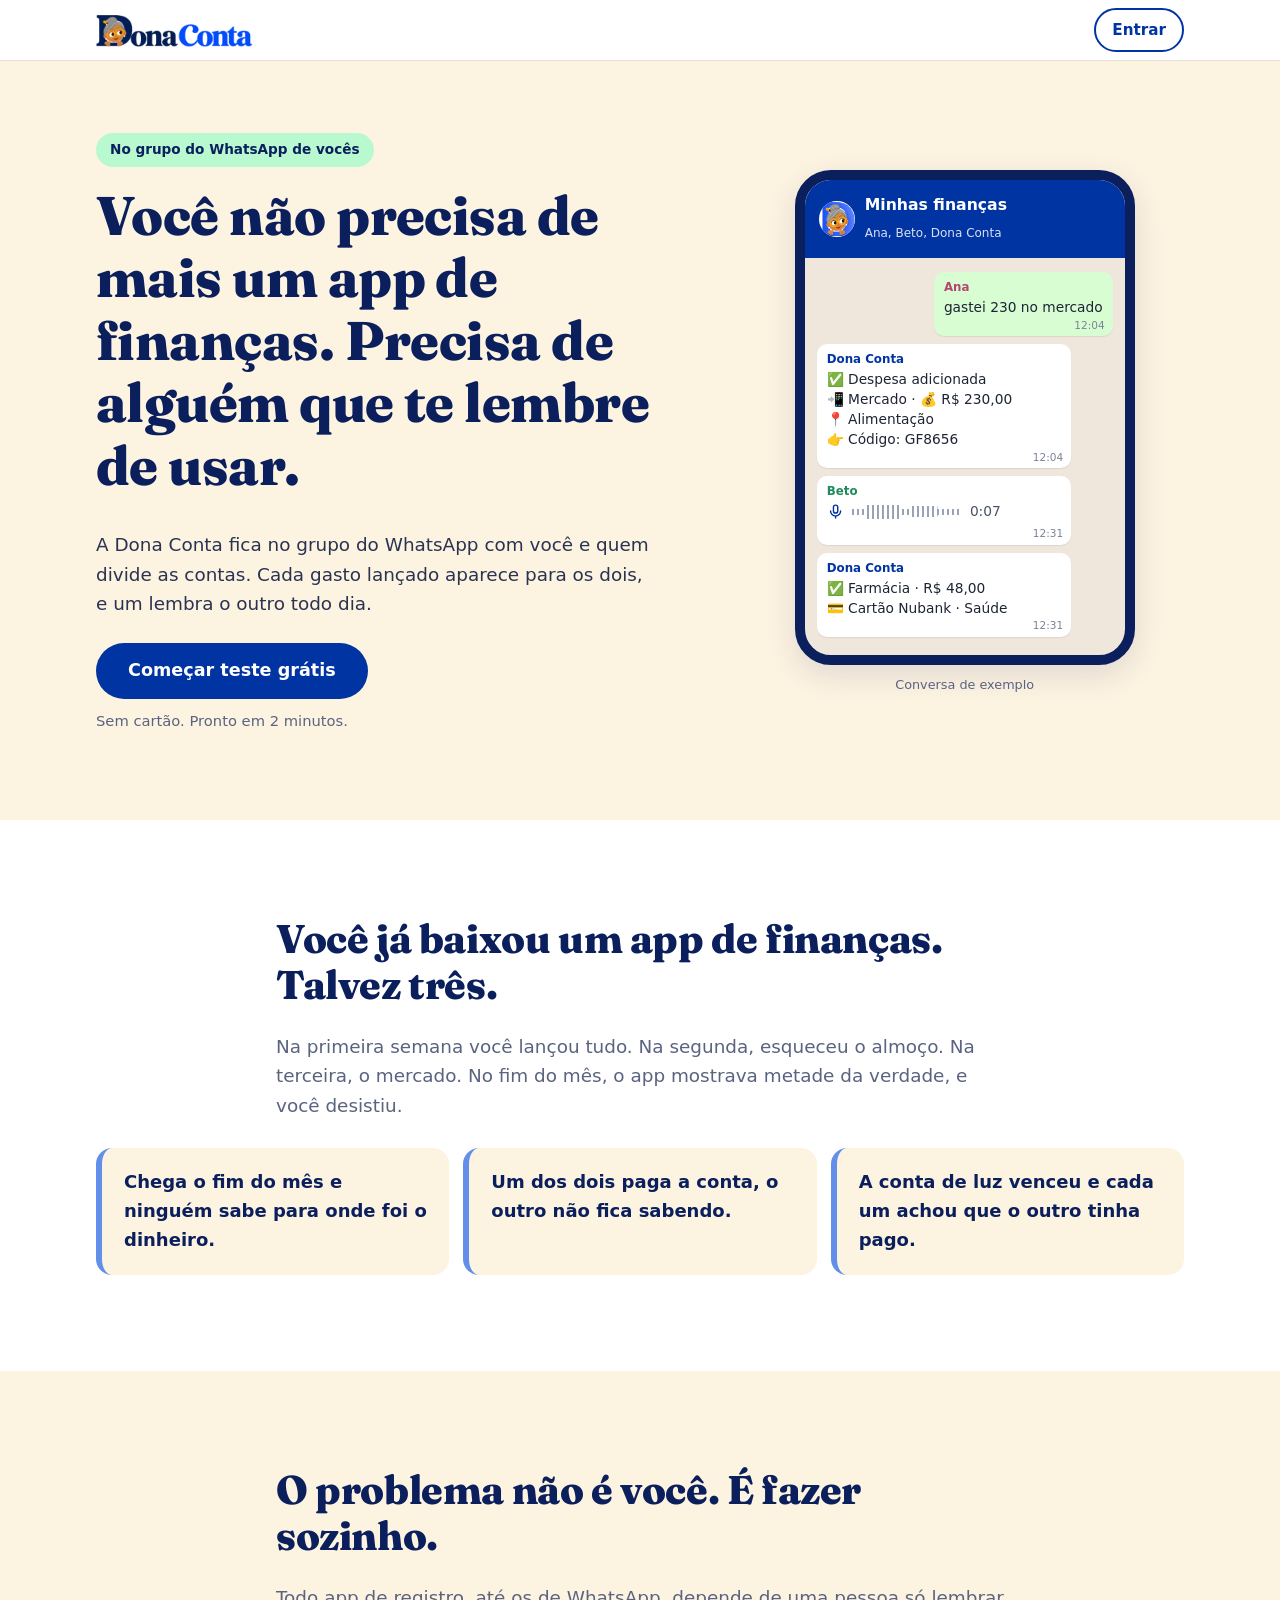
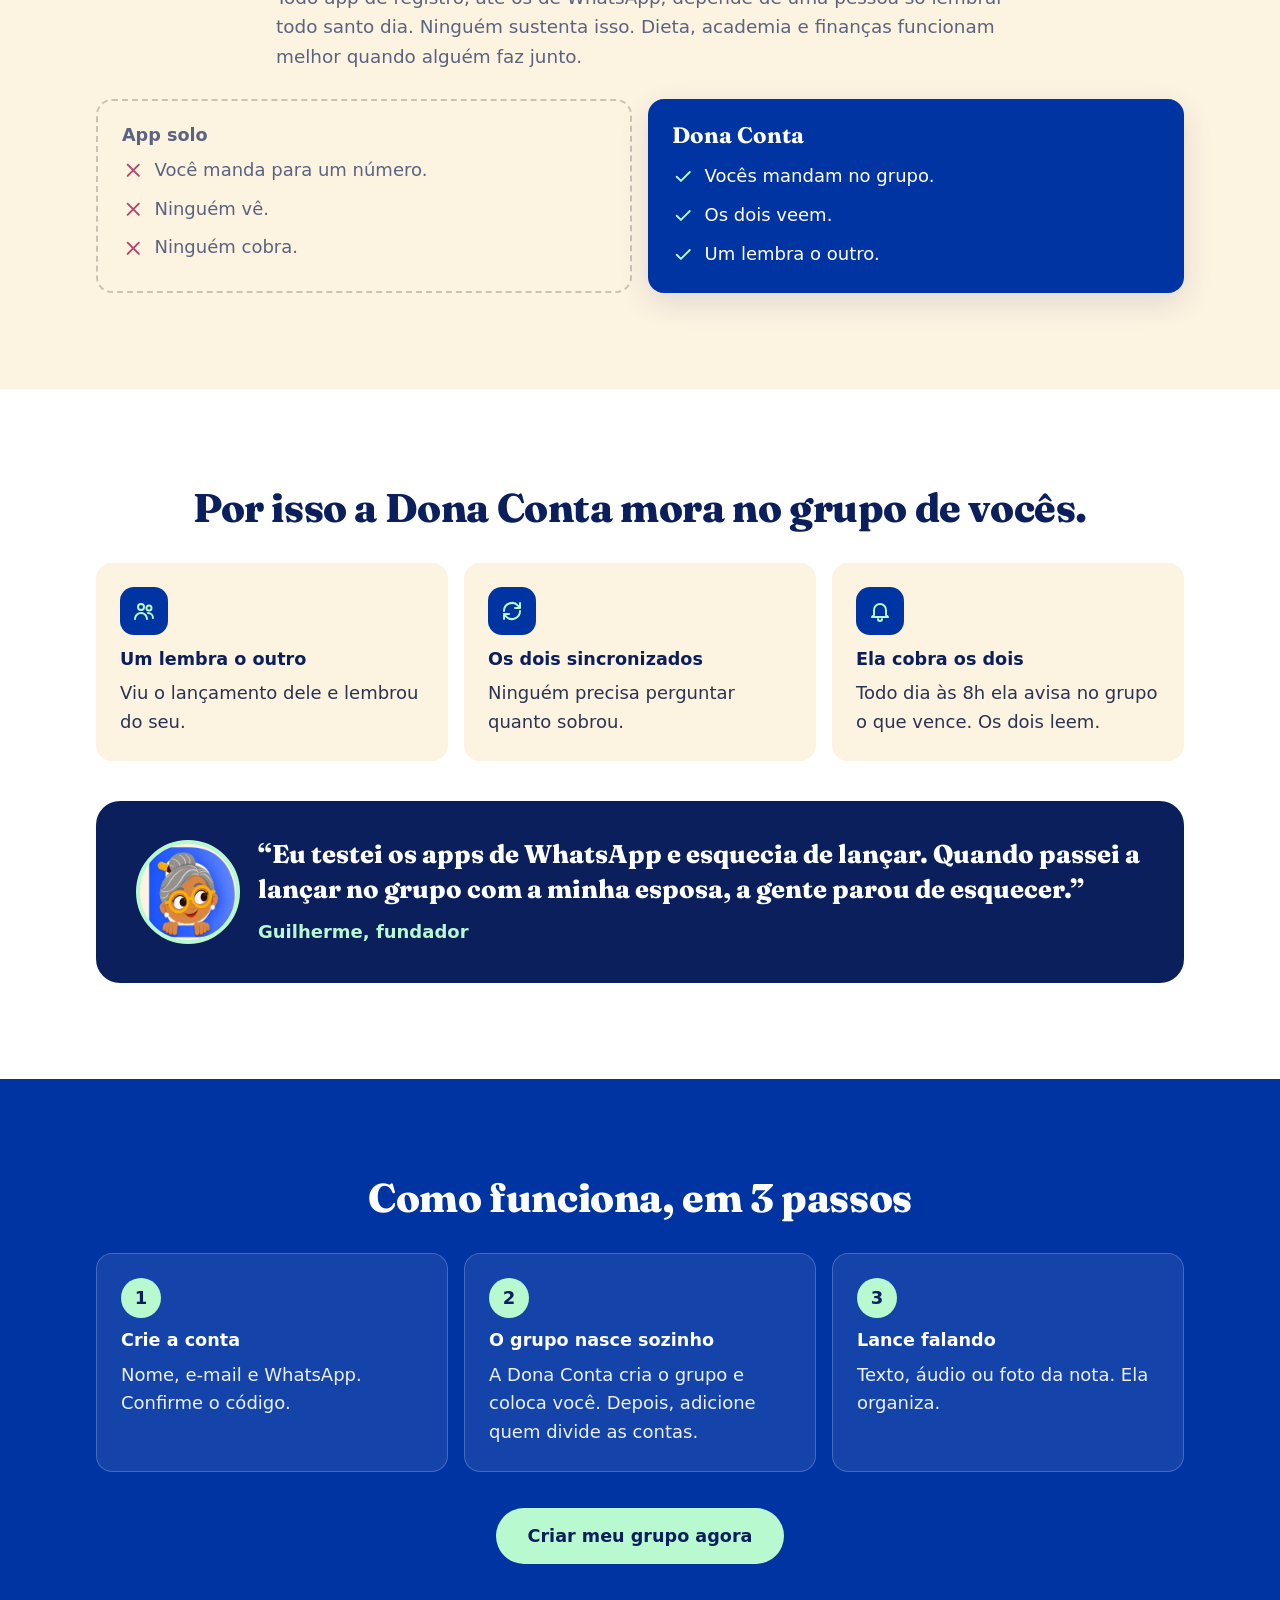
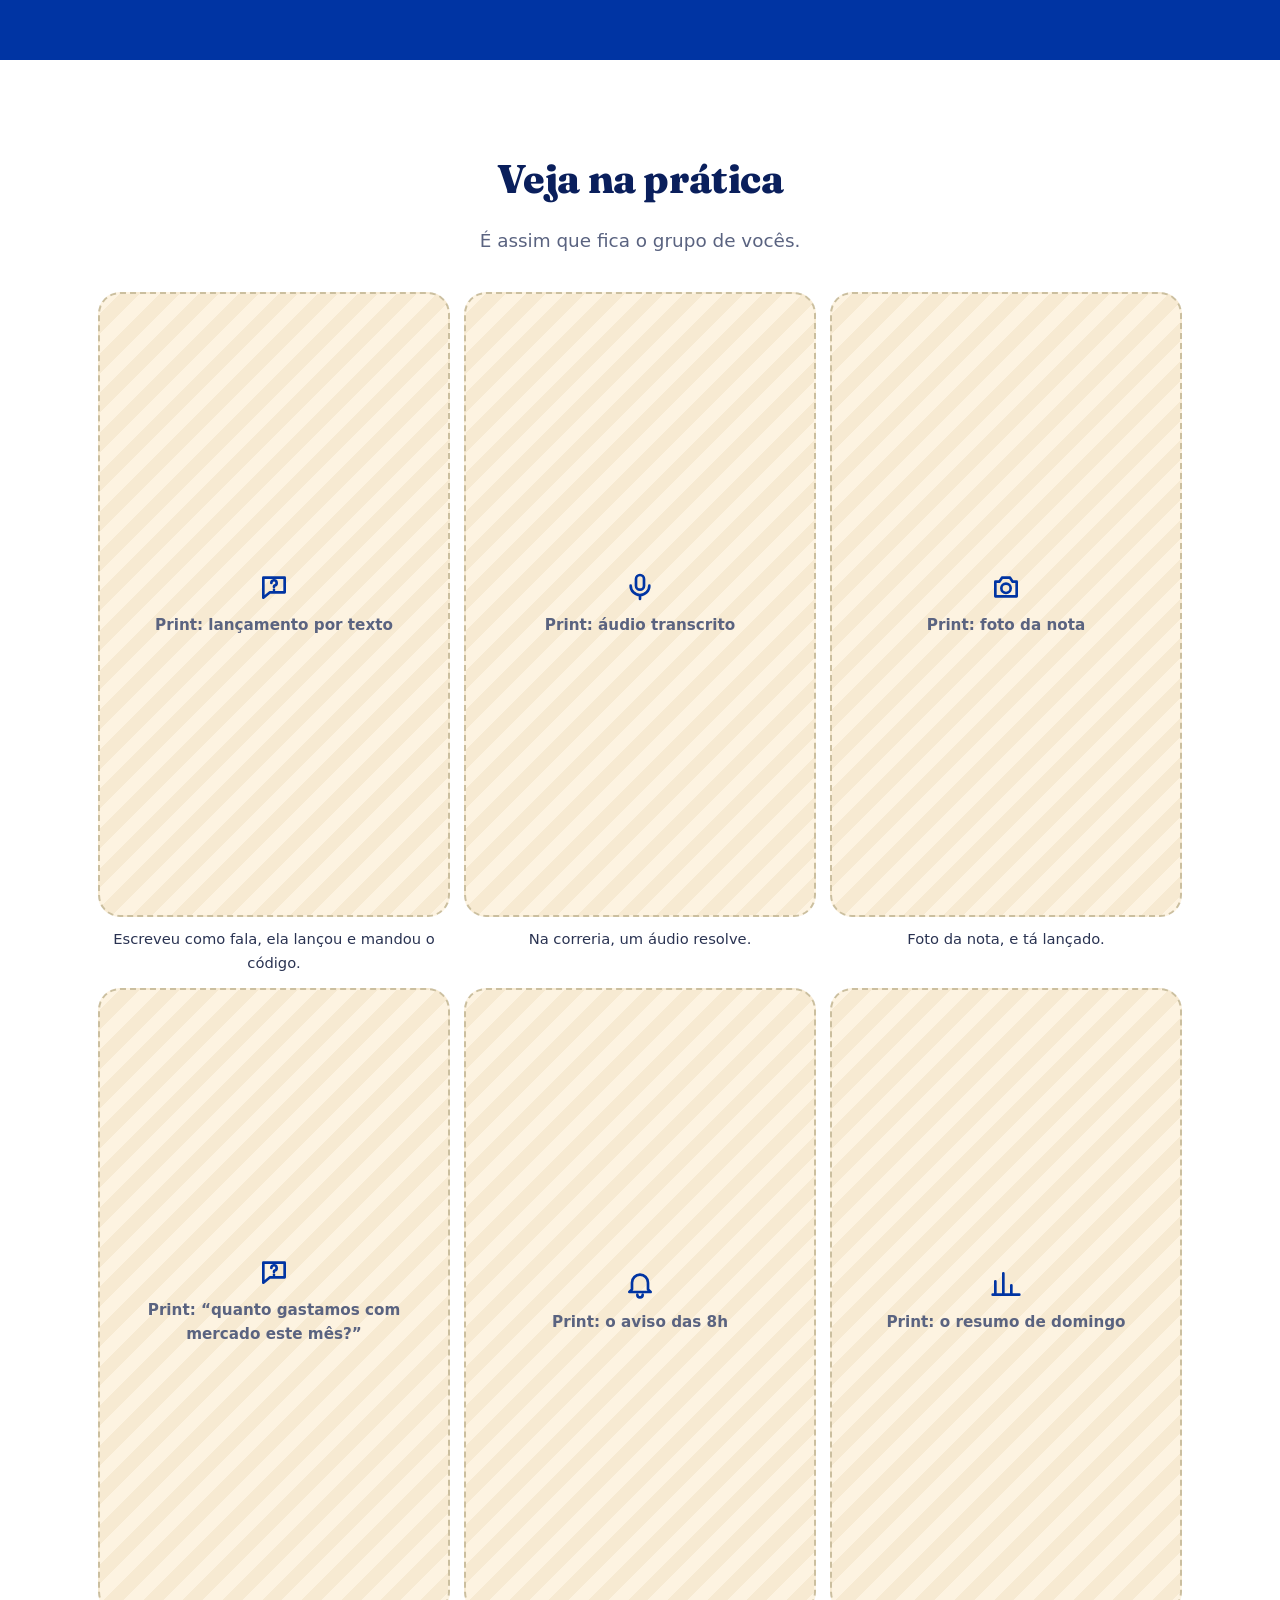
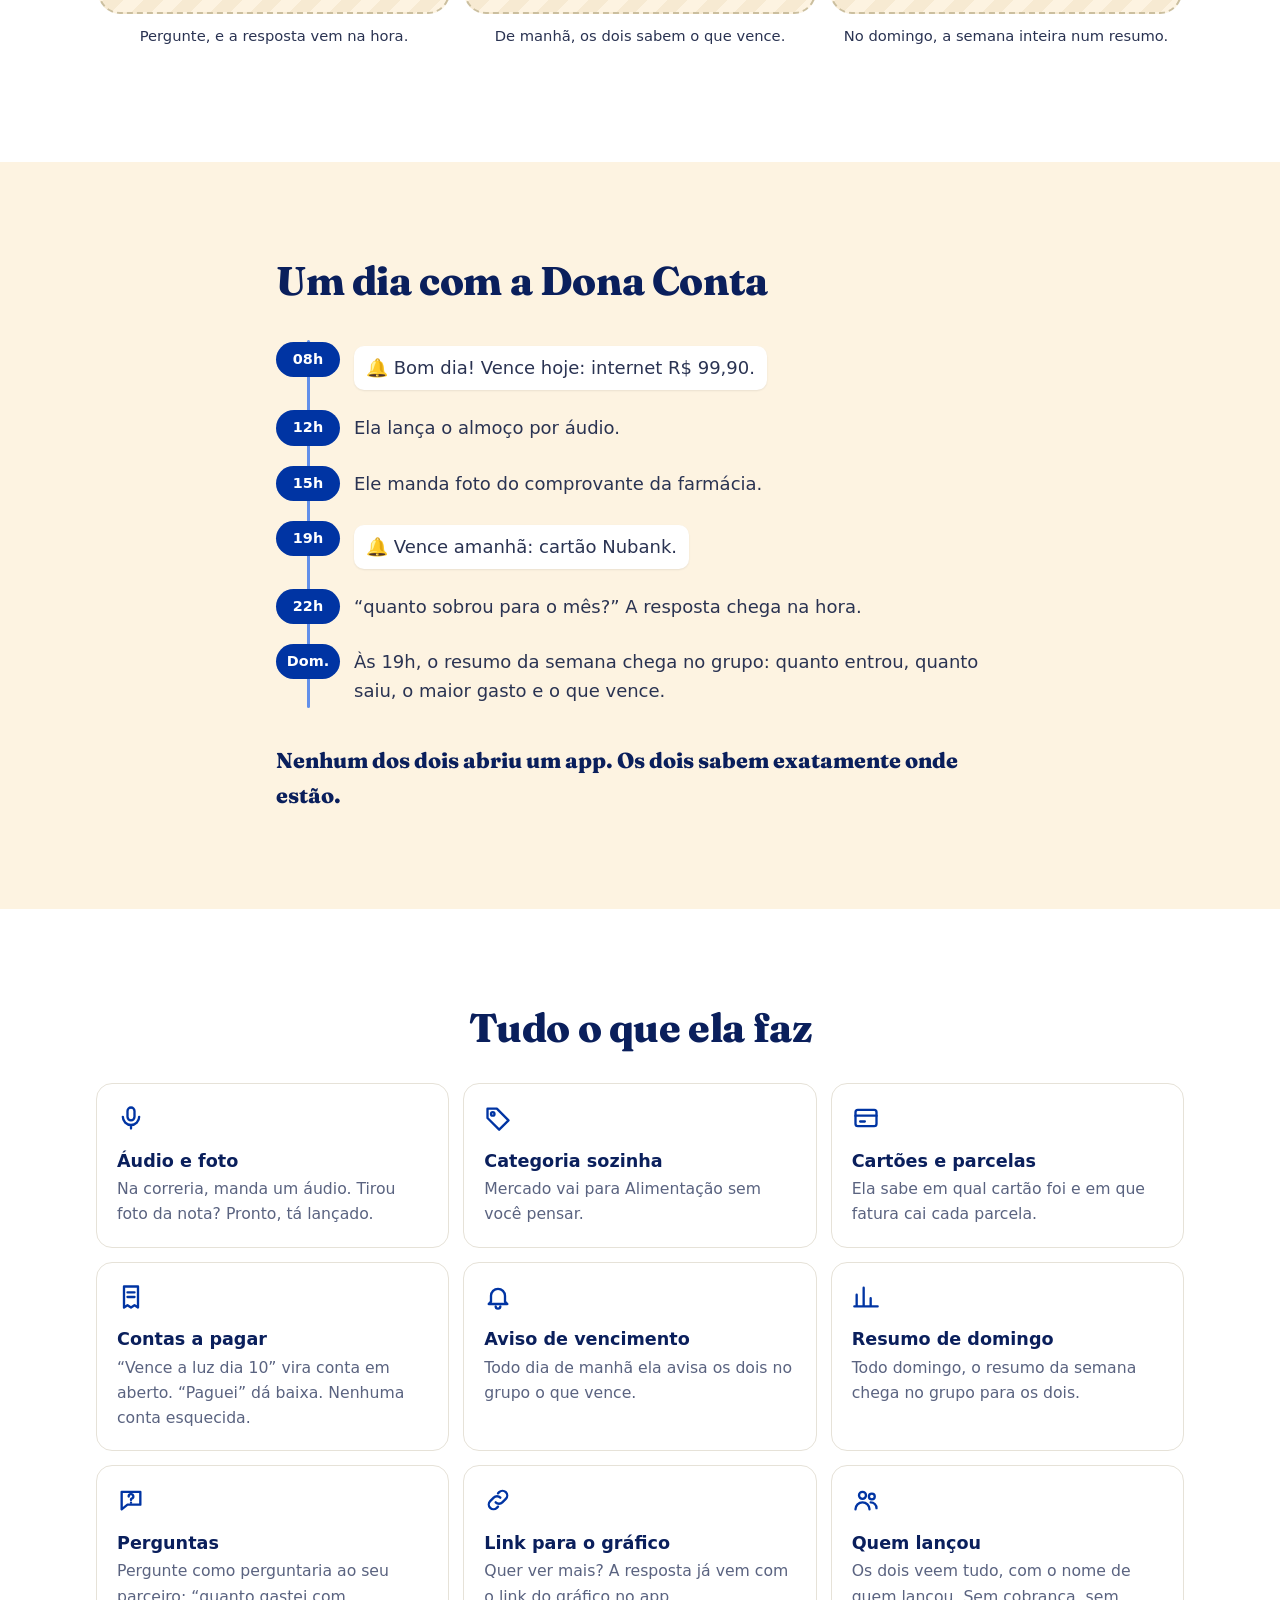
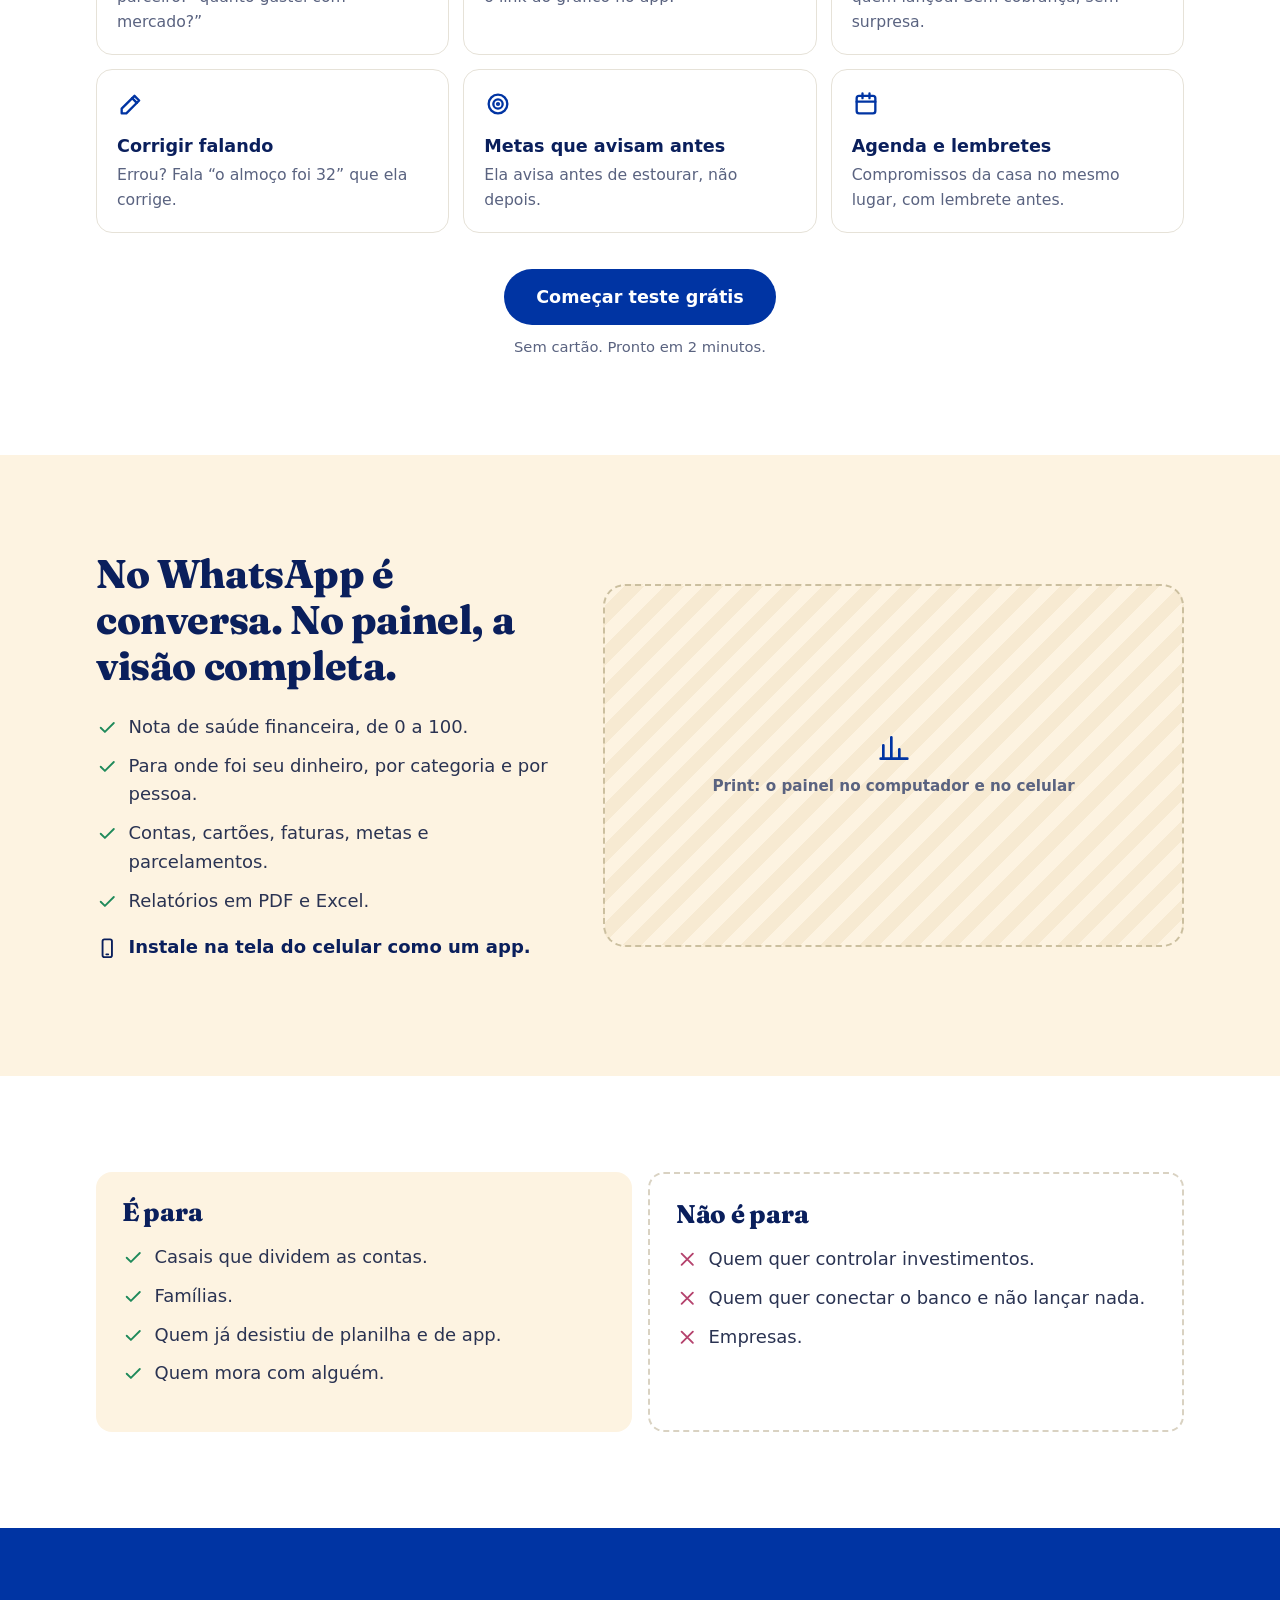
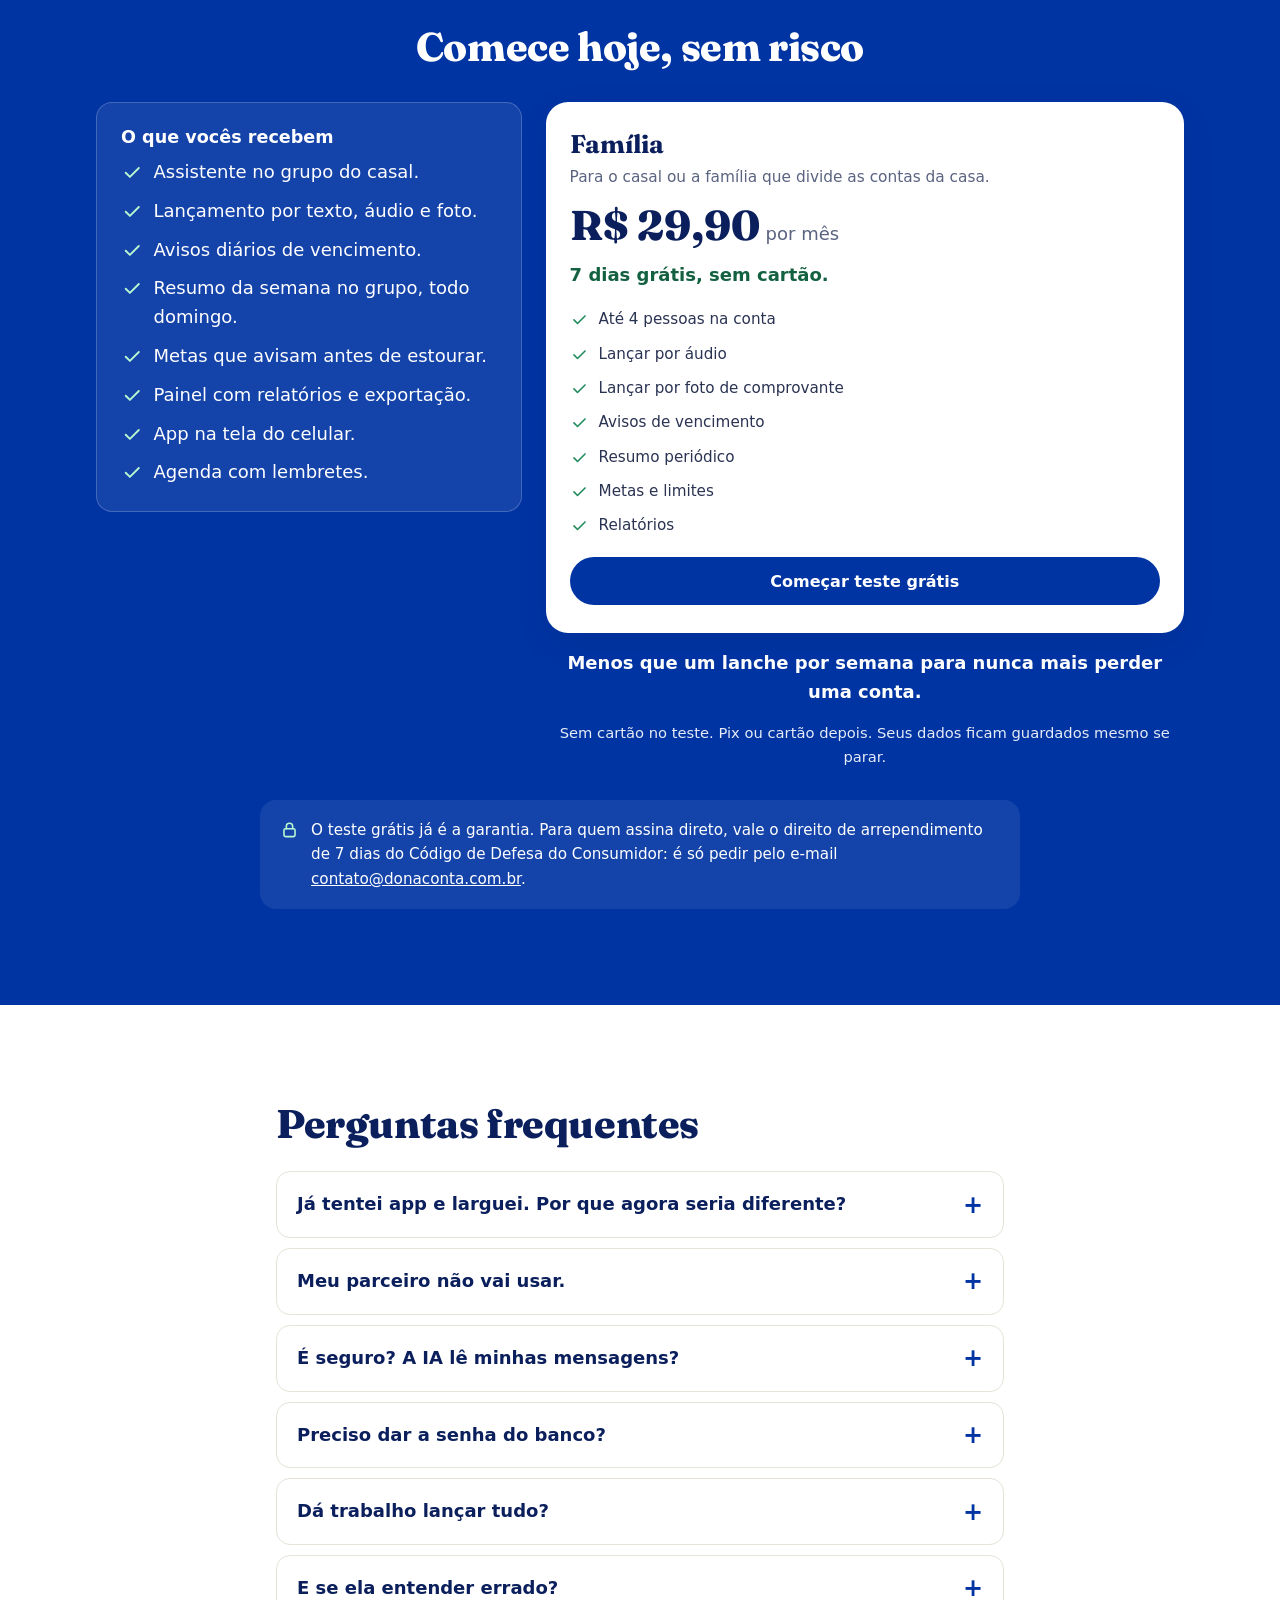
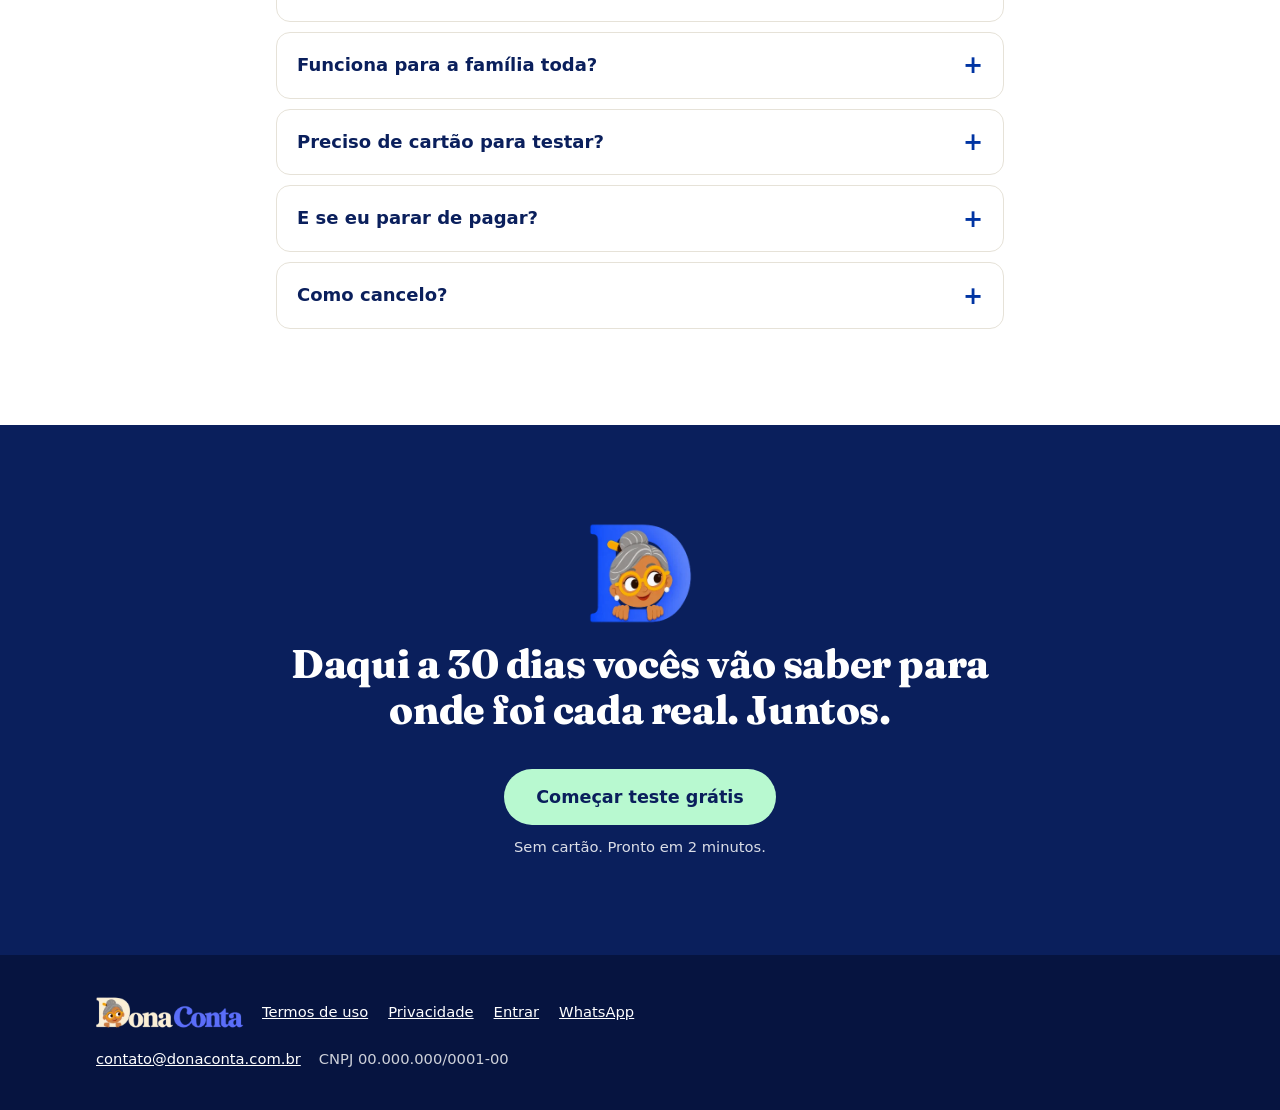
==== index.html @ 7ff15437 "feat: página de vendas estática do Dona Conta 14 seções do PRD em HTML, CSS e JS puros, com config.j" ====
<!doctype html>
<html lang="pt-BR">
<head>
  <meta charset="utf-8">
  <meta name="viewport" content="width=device-width, initial-scale=1">

  <!-- EDITÁVEL: título e descrição que aparecem no Google e no WhatsApp -->
  <title>Dona Conta: as contas da casa no grupo do WhatsApp do casal</title>
  <meta name="description" content="A Dona Conta fica no grupo do WhatsApp com você e quem divide as contas. Lance gastos por texto, áudio ou foto. Um lembra o outro, e os dois ficam sabendo de tudo.">
  <meta name="theme-color" content="#0034a3">

  <!-- EDITÁVEL: Open Graph (prévia do link no WhatsApp, Facebook e Instagram).
       og:url e og:image precisam do endereço completo da página publicada. -->
  <meta property="og:type" content="website">
  <meta property="og:locale" content="pt_BR">
  <meta property="og:site_name" content="Dona Conta">
  <meta property="og:title" content="Dona Conta: as contas da casa no grupo do WhatsApp do casal">
  <meta property="og:description" content="Vocês lançam os gastos no grupo, os dois veem tudo e um lembra o outro. Teste grátis, sem cartão.">
  <meta property="og:url" content="https://donaconta.com.br/">
  <meta property="og:image" content="https://donaconta.com.br/assets/og-image.jpg">
  <meta property="og:image:width" content="1200">
  <meta property="og:image:height" content="630">
  <meta property="og:image:alt" content="Dona Conta: o controle das contas no grupo do WhatsApp do casal">
  <meta name="twitter:card" content="summary_large_image">
  <link rel="canonical" href="https://donaconta.com.br/">
  <!-- FIM EDITÁVEL -->

  <link rel="icon" href="assets/favicon.png" type="image/png">
  <link rel="apple-touch-icon" href="assets/apple-touch-icon.png">

  <link rel="preconnect" href="https://fonts.googleapis.com">
  <link rel="preconnect" href="https://fonts.gstatic.com" crossorigin>
  <link rel="stylesheet" href="https://fonts.googleapis.com/css2?family=Fraunces:opsz,wght@72,800&display=swap">
  <link rel="stylesheet" href="css/estilo.css">

  <script src="config.js"></script>
  <script src="js/pagina.js" defer></script>
</head>
<body>
  <!-- Ícones usados na página (desenho de linha, herdam a cor do texto) -->
  <svg width="0" height="0" style="position:absolute" aria-hidden="true">
    <defs>
      <symbol id="i-mic" viewBox="0 0 24 24"><rect x="9" y="3" width="6" height="11" rx="3"/><path d="M5 11a7 7 0 0 0 14 0M12 18v3"/></symbol>
      <symbol id="i-foto" viewBox="0 0 24 24"><path d="M4 8h3l2-3h6l2 3h3v11H4z"/><circle cx="12" cy="13" r="3.5"/></symbol>
      <symbol id="i-etiqueta" viewBox="0 0 24 24"><path d="M3 12V4h8l10 10-8 8z"/><circle cx="7.5" cy="8.5" r="1.5"/></symbol>
      <symbol id="i-cartao" viewBox="0 0 24 24"><rect x="3" y="5" width="18" height="14" rx="2"/><path d="M3 10h18M7 15h4"/></symbol>
      <symbol id="i-conta" viewBox="0 0 24 24"><path d="M6 3h12v18l-3-2-3 2-3-2-3 2z"/><path d="M9 8h6M9 12h6"/></symbol>
      <symbol id="i-pergunta" viewBox="0 0 24 24"><path d="M4 5h16v11H9l-5 4z"/><path d="M10 9a2 2 0 1 1 2.5 1.9c-.3.1-.5.4-.5.7V12M12 14.2v.1"/></symbol>
      <symbol id="i-pessoas" viewBox="0 0 24 24"><circle cx="9" cy="8" r="3"/><path d="M3 20a6 6 0 0 1 12 0"/><circle cx="17" cy="9" r="2.5"/><path d="M16 14a5 5 0 0 1 5 5"/></symbol>
      <symbol id="i-editar" viewBox="0 0 24 24"><path d="M4 20h4L19 9l-4-4L4 16z"/><path d="M13 7l4 4"/></symbol>
      <symbol id="i-meta" viewBox="0 0 24 24"><circle cx="12" cy="12" r="8"/><circle cx="12" cy="12" r="4"/><circle cx="12" cy="12" r=".8"/></symbol>
      <symbol id="i-agenda" viewBox="0 0 24 24"><rect x="4" y="5" width="16" height="15" rx="2"/><path d="M4 10h16M9 3v4M15 3v4"/></symbol>
      <symbol id="i-sino" viewBox="0 0 24 24"><path d="M6 16V11a6 6 0 0 1 12 0v5l2 2H4z"/><path d="M10 20a2 2 0 0 0 4 0"/></symbol>
      <symbol id="i-resumo" viewBox="0 0 24 24"><path d="M4 20V10M10 20V4M16 20v-7M22 20H2"/></symbol>
      <symbol id="i-link" viewBox="0 0 24 24"><path d="M10 14a4 4 0 0 0 5.7 0l3-3a4 4 0 0 0-5.7-5.7L12 6.3"/><path d="M14 10a4 4 0 0 0-5.7 0l-3 3a4 4 0 0 0 5.7 5.7l1-1"/></symbol>
      <symbol id="i-sincronia" viewBox="0 0 24 24"><path d="M4 12a8 8 0 0 1 14-5.3L20 9M20 4v5h-5"/><path d="M20 12a8 8 0 0 1-14 5.3L4 15M4 20v-5h5"/></symbol>
      <symbol id="i-check" viewBox="0 0 24 24"><path d="M5 12.5l4.5 4.5L19 7.5"/></symbol>
      <symbol id="i-x" viewBox="0 0 24 24"><path d="M6 6l12 12M18 6L6 18"/></symbol>
      <symbol id="i-cadeado" viewBox="0 0 24 24"><rect x="5" y="11" width="14" height="10" rx="2"/><path d="M8 11V8a4 4 0 0 1 8 0v3"/></symbol>
      <symbol id="i-celular" viewBox="0 0 24 24"><rect x="7" y="2.5" width="10" height="19" rx="2"/><path d="M11 18.5h2"/></symbol>
    </defs>
  </svg>

  <a class="pular" href="#conteudo">Pular para o conteúdo</a>

  <header class="topo">
    <div class="caixa topo__linha">
      <a class="topo__marca" href="#" aria-label="Dona Conta, início">
        <img class="logo" src="assets/logo.webp" width="418" height="96" alt="Dona Conta" data-logo="claro">
      </a>
      <a class="topo__entrar" href="https://app.donaconta.com.br/login" data-app="/login">Entrar</a>
    </div>
  </header>

  <main id="conteudo">

    <!-- ============ 1. TOPO (HERO) ============ -->
    <section class="hero" id="topo">
      <div class="caixa hero__grade">
        <div class="hero__texto">
          <!-- EDITÁVEL: headline e subtítulo -->
          <p class="selo">No grupo do WhatsApp de vocês</p>
          <h1>Você não precisa de mais um app de finanças. Precisa de alguém que te lembre de usar.</h1>
          <p class="hero__sub">A <span data-assistente>Dona Conta</span> fica no grupo do WhatsApp com você e quem divide as contas. Cada gasto lançado aparece para os dois, e um lembra o outro todo dia.</p>
          <!-- FIM EDITÁVEL -->
          <div class="cta">
            <a class="btn btn--primario btn--grande" href="https://app.donaconta.com.br/assinar/familia" data-assinar data-cta-texto>Começar teste grátis</a>
            <p class="cta__nota" data-cta-nota>Sem cartão. Pronto em 2 minutos.</p>
          </div>
        </div>

        <!-- Conversa de exemplo (ilustração; não é print real) -->
        <figure class="celular" aria-label="Exemplo de conversa no grupo Minhas finanças">
          <div class="celular__tela">
            <div class="zap__topo">
              <img src="assets/mascote.webp" width="36" height="36" alt="" class="zap__avatar">
              <div>
                <strong>Minhas finanças</strong>
                <span>Ana, Beto, <span data-assistente>Dona Conta</span></span>
              </div>
            </div>
            <div class="zap__conversa">
              <p class="bolha bolha--eu"><b class="bolha__nome">Ana</b>gastei 230 no mercado<time>12:04</time></p>
              <p class="bolha bolha--ela"><b class="bolha__nome bolha__nome--ela" data-assistente>Dona Conta</b>✅ Despesa adicionada<br>📲 Mercado · 💰 R$ 230,00<br>📍 Alimentação<br>👉 Código: GF8656<time>12:04</time></p>
              <p class="bolha bolha--outro"><b class="bolha__nome bolha__nome--outro">Beto</b><span class="audio" aria-label="Mensagem de áudio de 7 segundos"><svg class="i" aria-hidden="true"><use href="#i-mic"/></svg><span class="audio__onda"></span>0:07</span><time>12:31</time></p>
              <p class="bolha bolha--ela"><b class="bolha__nome bolha__nome--ela" data-assistente>Dona Conta</b>✅ Farmácia · R$ 48,00<br>💳 Cartão Nubank · Saúde<time>12:31</time></p>
            </div>
          </div>
          <figcaption>Conversa de exemplo</figcaption>
        </figure>
      </div>
    </section>

    <!-- ============ 2. A DOR ============ -->
    <section class="secao" id="dor">
      <div class="caixa caixa--estreita">
        <!-- EDITÁVEL -->
        <h2>Você já baixou um app de finanças. Talvez três.</h2>
        <p class="lead">Na primeira semana você lançou tudo. Na segunda, esqueceu o almoço. Na terceira, o mercado. No fim do mês, o app mostrava metade da verdade, e você desistiu.</p>
        <!-- FIM EDITÁVEL -->
      </div>
      <div class="caixa">
        <ul class="sintomas">
          <li>Chega o fim do mês e ninguém sabe para onde foi o dinheiro.</li>
          <li>Um dos dois paga a conta, o outro não fica sabendo.</li>
          <li>A conta de luz venceu e cada um achou que o outro tinha pago.</li>
        </ul>
      </div>
    </section>

    <!-- ============ 3. POR QUE OS APPS FALHAM ============ -->
    <section class="secao secao--creme" id="por-que">
      <div class="caixa caixa--estreita">
        <!-- EDITÁVEL -->
        <h2>O problema não é você. É fazer sozinho.</h2>
        <p class="lead">Todo app de registro, até os de WhatsApp, depende de uma pessoa só lembrar todo santo dia. Ninguém sustenta isso. Dieta, academia e finanças funcionam melhor quando alguém faz junto.</p>
        <!-- FIM EDITÁVEL -->
      </div>
      <div class="caixa">
        <div class="comparacao">
          <div class="comparacao__lado comparacao__lado--solo">
            <h3>App solo</h3>
            <ul>
              <li><svg class="i" aria-hidden="true"><use href="#i-x"/></svg>Você manda para um número.</li>
              <li><svg class="i" aria-hidden="true"><use href="#i-x"/></svg>Ninguém vê.</li>
              <li><svg class="i" aria-hidden="true"><use href="#i-x"/></svg>Ninguém cobra.</li>
            </ul>
          </div>
          <div class="comparacao__lado comparacao__lado--grupo">
            <h3 data-marca>Dona Conta</h3>
            <ul>
              <li><svg class="i" aria-hidden="true"><use href="#i-check"/></svg>Vocês mandam no grupo.</li>
              <li><svg class="i" aria-hidden="true"><use href="#i-check"/></svg>Os dois veem.</li>
              <li><svg class="i" aria-hidden="true"><use href="#i-check"/></svg>Um lembra o outro.</li>
            </ul>
          </div>
        </div>
      </div>
    </section>

    <!-- ============ 4. A VIRADA: O GRUPO ============ -->
    <section class="secao" id="virada">
      <div class="caixa">
        <h2 class="centro">Por isso a <span data-assistente>Dona Conta</span> mora no grupo de vocês.</h2>
        <div class="pilares">
          <div class="pilar">
            <span class="pilar__icone"><svg class="i" aria-hidden="true"><use href="#i-pessoas"/></svg></span>
            <h3>Um lembra o outro</h3>
            <p>Viu o lançamento dele e lembrou do seu.</p>
          </div>
          <div class="pilar">
            <span class="pilar__icone"><svg class="i" aria-hidden="true"><use href="#i-sincronia"/></svg></span>
            <h3>Os dois sincronizados</h3>
            <p>Ninguém precisa perguntar quanto sobrou.</p>
          </div>
          <div class="pilar">
            <span class="pilar__icone"><svg class="i" aria-hidden="true"><use href="#i-sino"/></svg></span>
            <h3>Ela cobra os dois</h3>
            <p>Todo dia às 8h ela avisa no grupo o que vence. Os dois leem.</p>
          </div>
        </div>

        <!-- EDITÁVEL: história do fundador. Para tirar, use fundador.mostrar: false no config.js -->
        <figure class="fundador" data-fundador>
          <img class="fundador__foto" src="assets/mascote.webp" width="120" height="120" alt="" data-fundador-foto>
          <blockquote>
            <p>“Eu testei os apps de WhatsApp e esquecia de lançar. Quando passei a lançar no grupo com a minha esposa, a gente parou de esquecer.”</p>
            <footer data-fundador-nome>Guilherme, fundador</footer>
          </blockquote>
        </figure>
        <!-- FIM EDITÁVEL -->
      </div>
    </section>

    <!-- ============ 5. COMO FUNCIONA EM 3 PASSOS ============ -->
    <section class="secao secao--azul" id="como-funciona">
      <div class="caixa">
        <h2 class="centro">Como funciona, em 3 passos</h2>
        <ol class="passos">
          <li>
            <span class="passos__num">1</span>
            <h3>Crie a conta</h3>
            <p>Nome, e-mail e WhatsApp. Confirme o código.</p>
          </li>
          <li>
            <span class="passos__num">2</span>
            <h3>O grupo nasce sozinho</h3>
            <p>A <span data-assistente>Dona Conta</span> cria o grupo e coloca você. Depois, adicione quem divide as contas.</p>
          </li>
          <li>
            <span class="passos__num">3</span>
            <h3>Lance falando</h3>
            <p>Texto, áudio ou foto da nota. Ela organiza.</p>
          </li>
        </ol>
        <div class="cta cta--centro">
          <a class="btn btn--destaque btn--grande" href="https://app.donaconta.com.br/assinar/familia" data-assinar>Criar meu grupo agora</a>
        </div>
      </div>
    </section>

    <!-- ============ 6. VEJA NA PRÁTICA ============ -->
    <!-- Prints reais: salve os arquivos em assets/prints/ com estes nomes
         (01-texto.webp, 02-audio.webp, 03-foto.webp, 04-pergunta.webp,
         05-aviso-8h.webp, 06-resumo.webp) e ligue printsProntos no config.js. -->
    <section class="secao" id="na-pratica">
      <div class="caixa">
        <h2 class="centro">Veja na prática</h2>
        <p class="lead centro">É assim que fica o grupo de vocês.</p>
        <div class="prints" tabindex="0" aria-label="Prints do grupo">
          <figure class="print" data-print="01-texto">
            <div class="print__marcador"><svg class="i" aria-hidden="true"><use href="#i-pergunta"/></svg>Print: lançamento por texto</div>
            <figcaption>Escreveu como fala, ela lançou e mandou o código.</figcaption>
          </figure>
          <figure class="print" data-print="02-audio">
            <div class="print__marcador"><svg class="i" aria-hidden="true"><use href="#i-mic"/></svg>Print: áudio transcrito</div>
            <figcaption>Na correria, um áudio resolve.</figcaption>
          </figure>
          <figure class="print" data-print="03-foto">
            <div class="print__marcador"><svg class="i" aria-hidden="true"><use href="#i-foto"/></svg>Print: foto da nota</div>
            <figcaption>Foto da nota, e tá lançado.</figcaption>
          </figure>
          <figure class="print" data-print="04-pergunta">
            <div class="print__marcador"><svg class="i" aria-hidden="true"><use href="#i-pergunta"/></svg>Print: “quanto gastamos com mercado este mês?”</div>
            <figcaption>Pergunte, e a resposta vem na hora.</figcaption>
          </figure>
          <figure class="print" data-print="05-aviso-8h">
            <div class="print__marcador"><svg class="i" aria-hidden="true"><use href="#i-sino"/></svg>Print: o aviso das 8h</div>
            <figcaption>De manhã, os dois sabem o que vence.</figcaption>
          </figure>
          <figure class="print" data-print="06-resumo">
            <div class="print__marcador"><svg class="i" aria-hidden="true"><use href="#i-resumo"/></svg>Print: o resumo de domingo</div>
            <figcaption>No domingo, a semana inteira num resumo.</figcaption>
          </figure>
        </div>
      </div>
    </section>

    <!-- ============ 7. UM DIA COM A ASSISTENTE ============ -->
    <section class="secao secao--creme" id="um-dia">
      <div class="caixa caixa--estreita">
        <h2>Um dia com a <span data-assistente>Dona Conta</span></h2>
        <ol class="linha-tempo">
          <li><time>08h</time><p><span class="msg">🔔 Bom dia! Vence hoje: internet R$ 99,90.</span></p></li>
          <li><time>12h</time><p>Ela lança o almoço por áudio.</p></li>
          <li><time>15h</time><p>Ele manda foto do comprovante da farmácia.</p></li>
          <li><time>19h</time><p><span class="msg">🔔 Vence amanhã: cartão Nubank.</span></p></li>
          <li><time>22h</time><p>“quanto sobrou para o mês?” A resposta chega na hora.</p></li>
          <li><time>Dom.</time><p>Às 19h, o resumo da semana chega no grupo: quanto entrou, quanto saiu, o maior gasto e o que vence.</p></li>
        </ol>
        <p class="fecho">Nenhum dos dois abriu um app. Os dois sabem exatamente onde estão.</p>
      </div>
    </section>

    <!-- ============ 8. TUDO O QUE ELA FAZ ============ -->
    <section class="secao" id="recursos">
      <div class="caixa">
        <h2 class="centro">Tudo o que ela faz</h2>
        <div class="recursos">
          <article class="recurso"><svg class="i" aria-hidden="true"><use href="#i-mic"/></svg><h3>Áudio e foto</h3><p>Na correria, manda um áudio. Tirou foto da nota? Pronto, tá lançado.</p></article>
          <article class="recurso"><svg class="i" aria-hidden="true"><use href="#i-etiqueta"/></svg><h3>Categoria sozinha</h3><p>Mercado vai para Alimentação sem você pensar.</p></article>
          <article class="recurso"><svg class="i" aria-hidden="true"><use href="#i-cartao"/></svg><h3>Cartões e parcelas</h3><p>Ela sabe em qual cartão foi e em que fatura cai cada parcela.</p></article>
          <article class="recurso"><svg class="i" aria-hidden="true"><use href="#i-conta"/></svg><h3>Contas a pagar</h3><p>“Vence a luz dia 10” vira conta em aberto. “Paguei” dá baixa. Nenhuma conta esquecida.</p></article>
          <article class="recurso"><svg class="i" aria-hidden="true"><use href="#i-sino"/></svg><h3>Aviso de vencimento</h3><p>Todo dia de manhã ela avisa os dois no grupo o que vence.</p></article>
          <article class="recurso"><svg class="i" aria-hidden="true"><use href="#i-resumo"/></svg><h3>Resumo de domingo</h3><p>Todo domingo, o resumo da semana chega no grupo para os dois.</p></article>
          <article class="recurso"><svg class="i" aria-hidden="true"><use href="#i-pergunta"/></svg><h3>Perguntas</h3><p>Pergunte como perguntaria ao seu parceiro: “quanto gastei com mercado?”</p></article>
          <article class="recurso"><svg class="i" aria-hidden="true"><use href="#i-link"/></svg><h3>Link para o gráfico</h3><p>Quer ver mais? A resposta já vem com o link do gráfico no app.</p></article>
          <article class="recurso"><svg class="i" aria-hidden="true"><use href="#i-pessoas"/></svg><h3>Quem lançou</h3><p>Os dois veem tudo, com o nome de quem lançou. Sem cobrança, sem surpresa.</p></article>
          <article class="recurso"><svg class="i" aria-hidden="true"><use href="#i-editar"/></svg><h3>Corrigir falando</h3><p>Errou? Fala “o almoço foi 32” que ela corrige.</p></article>
          <article class="recurso"><svg class="i" aria-hidden="true"><use href="#i-meta"/></svg><h3>Metas que avisam antes</h3><p>Ela avisa antes de estourar, não depois.</p></article>
          <article class="recurso"><svg class="i" aria-hidden="true"><use href="#i-agenda"/></svg><h3>Agenda e lembretes</h3><p>Compromissos da casa no mesmo lugar, com lembrete antes.</p></article>
        </div>
        <div class="cta cta--centro">
          <a class="btn btn--primario btn--grande" href="https://app.donaconta.com.br/assinar/familia" data-assinar data-cta-texto>Começar teste grátis</a>
          <p class="cta__nota" data-cta-nota>Sem cartão. Pronto em 2 minutos.</p>
        </div>
      </div>
    </section>

    <!-- ============ 9. O PAINEL COMPLETO ============ -->
    <!-- Print real: assets/prints/07-painel.webp (computador e celular) -->
    <section class="secao secao--creme" id="painel">
      <div class="caixa painel">
        <div class="painel__texto">
          <h2>No WhatsApp é conversa. No painel, a visão completa.</h2>
          <ul class="lista-check">
            <li><svg class="i" aria-hidden="true"><use href="#i-check"/></svg>Nota de saúde financeira, de 0 a 100.</li>
            <li><svg class="i" aria-hidden="true"><use href="#i-check"/></svg>Para onde foi seu dinheiro, por categoria e por pessoa.</li>
            <li><svg class="i" aria-hidden="true"><use href="#i-check"/></svg>Contas, cartões, faturas, metas e parcelamentos.</li>
            <li><svg class="i" aria-hidden="true"><use href="#i-check"/></svg>Relatórios em PDF e Excel.</li>
          </ul>
          <p class="painel__app"><svg class="i" aria-hidden="true"><use href="#i-celular"/></svg>Instale na tela do celular como um app.</p>
        </div>
        <figure class="print print--largo" data-print="07-painel">
          <div class="print__marcador"><svg class="i" aria-hidden="true"><use href="#i-resumo"/></svg>Print: o painel no computador e no celular</div>
        </figure>
      </div>
    </section>

    <!-- ============ 10. PARA QUEM É / NÃO É ============ -->
    <section class="secao" id="para-quem">
      <div class="caixa">
        <div class="para-quem">
          <div class="para-quem__lado">
            <h2>É para</h2>
            <ul class="lista-check">
              <li><svg class="i" aria-hidden="true"><use href="#i-check"/></svg>Casais que dividem as contas.</li>
              <li><svg class="i" aria-hidden="true"><use href="#i-check"/></svg>Famílias.</li>
              <li><svg class="i" aria-hidden="true"><use href="#i-check"/></svg>Quem já desistiu de planilha e de app.</li>
              <li><svg class="i" aria-hidden="true"><use href="#i-check"/></svg>Quem mora com alguém.</li>
            </ul>
          </div>
          <div class="para-quem__lado para-quem__lado--nao">
            <h2>Não é para</h2>
            <ul class="lista-x">
              <li><svg class="i" aria-hidden="true"><use href="#i-x"/></svg>Quem quer controlar investimentos.</li>
              <li><svg class="i" aria-hidden="true"><use href="#i-x"/></svg>Quem quer conectar o banco e não lançar nada.</li>
              <li><svg class="i" aria-hidden="true"><use href="#i-x"/></svg>Empresas.</li>
            </ul>
          </div>
        </div>
      </div>
    </section>

    <!-- ============ 11. DEPOIMENTOS ============ -->
    <!-- Seção desligada até existirem depoimentos REAIS (print de WhatsApp ou
         vídeo, com nome e cidade, e autorização do casal). Nunca invente.
         Para ligar, tire os marcadores de comentário em volta da seção.
    <section class="secao secao--creme" id="depoimentos">
      <div class="caixa">
        <h2 class="centro">Quem já lança no grupo</h2>
        <div class="depoimentos">
          <figure class="depoimento">
            <img src="assets/depoimentos/01.webp" width="360" height="640" alt="Print da conversa de NOME, CIDADE" loading="lazy">
            <figcaption>NOME e NOME, CIDADE</figcaption>
          </figure>
        </div>
      </div>
    </section>
    -->

    <!-- ============ 12. OFERTA E PREÇO ============ -->
    <section class="secao secao--azul" id="planos">
      <div class="caixa">
        <h2 class="centro">Comece hoje, sem risco</h2>
        <div class="oferta">
          <div class="pilha">
            <h3>O que vocês recebem</h3>
            <!-- EDITÁVEL: pilha de valor. Confira se o plano do botão inclui os envios automáticos (Admin → Planos) -->
            <ul class="lista-check">
              <li><svg class="i" aria-hidden="true"><use href="#i-check"/></svg>Assistente no grupo do casal.</li>
              <li><svg class="i" aria-hidden="true"><use href="#i-check"/></svg>Lançamento por texto, áudio e foto.</li>
              <li><svg class="i" aria-hidden="true"><use href="#i-check"/></svg>Avisos diários de vencimento.</li>
              <li><svg class="i" aria-hidden="true"><use href="#i-check"/></svg>Resumo da semana no grupo, todo domingo.</li>
              <li><svg class="i" aria-hidden="true"><use href="#i-check"/></svg>Metas que avisam antes de estourar.</li>
              <li><svg class="i" aria-hidden="true"><use href="#i-check"/></svg>Painel com relatórios e exportação.</li>
              <li><svg class="i" aria-hidden="true"><use href="#i-check"/></svg>App na tela do celular.</li>
              <li><svg class="i" aria-hidden="true"><use href="#i-check"/></svg>Agenda com lembretes.</li>
            </ul>
            <!-- FIM EDITÁVEL -->
          </div>
          <div class="planos-area">
            <div class="ciclos" role="radiogroup" aria-label="Ciclo de pagamento" hidden></div>
            <!-- Os cartões dos planos são montados por js/pagina.js: ao vivo do
                 sistema, ou com os precosReserva do config.js -->
            <div class="planos" aria-live="polite"></div>
            <p class="ancora" hidden></p>
            <p class="planos__nota">Sem cartão no teste. Pix ou cartão depois. Seus dados ficam guardados mesmo se parar.</p>
          </div>
        </div>
        <p class="garantia"><svg class="i" aria-hidden="true"><use href="#i-cadeado"/></svg><span>O teste grátis já é a garantia. Para quem assina direto, vale o direito de arrependimento de 7 dias do Código de Defesa do Consumidor: é só pedir pelo e-mail <a href="mailto:contato@donaconta.com.br" data-email>contato@donaconta.com.br</a>.</span></p>
      </div>
    </section>

    <!-- ============ 13. PERGUNTAS FREQUENTES ============ -->
    <section class="secao" id="perguntas">
      <div class="caixa caixa--estreita">
        <h2>Perguntas frequentes</h2>
        <!-- EDITÁVEL: perguntas e respostas -->
        <div class="faq">
          <details><summary>Já tentei app e larguei. Por que agora seria diferente?</summary><p>Você largou porque estava sozinho. No grupo, um lembra o outro, e a <span data-assistente>Dona Conta</span> lembra os dois.</p></details>
          <details><summary>Meu parceiro não vai usar.</summary><p>Não precisa instalar nem aprender nada: é mandar mensagem num grupo. E mesmo que só você lance, a outra pessoa vê tudo e recebe os avisos.</p></details>
          <details><summary>É seguro? A IA lê minhas mensagens?</summary><p>Ela só lê o grupo de vocês, e cada pessoa autoriza antes. Áudio e foto não ficam guardados. Ninguém de fora vê os dados da sua conta.</p></details>
          <details><summary>Preciso dar a senha do banco?</summary><p>Não. Nada de banco conectado: você manda o gasto, ela organiza.</p></details>
          <details><summary>Dá trabalho lançar tudo?</summary><p>É uma mensagem, um áudio ou uma foto. Menos de 10 segundos.</p></details>
          <details><summary>E se ela entender errado?</summary><p>Na dúvida, ela pergunta. Errou? Fala “o almoço foi 32” e ela corrige.</p></details>
          <details><summary>Funciona para a família toda?</summary><p>Sim, dá para colocar quem divide as contas. Cada lançamento mostra quem lançou.</p></details>
          <details data-so-teste><summary>Preciso de cartão para testar?</summary><p>Não. No fim do teste, vocês escolhem se querem assinar.</p></details>
          <details><summary>E se eu parar de pagar?</summary><p>O acesso pausa, mas tudo o que vocês lançaram continua guardado.</p></details>
          <!-- Resposta provisória: ainda não há botão de cancelar no portal (lacuna 2 do PRD) -->
          <details><summary>Como cancelo?</summary><p>Por enquanto, pelo suporte: chame no <a href="https://wa.me/5511999999999" data-whatsapp>WhatsApp</a> ou mande um e-mail para <a href="mailto:contato@donaconta.com.br" data-email>contato@donaconta.com.br</a>, e a renovação é encerrada.</p></details>
        </div>
        <!-- FIM EDITÁVEL -->
      </div>
    </section>

    <!-- ============ 14. CHAMADA FINAL ============ -->
    <section class="secao secao--final" id="final">
      <div class="caixa caixa--estreita centro">
        <img src="assets/mascote.webp" width="120" height="120" alt="" class="final__mascote" loading="lazy">
        <h2>Daqui a 30 dias vocês vão saber para onde foi cada real. Juntos.</h2>
        <div class="cta cta--centro">
          <a class="btn btn--destaque btn--grande" href="https://app.donaconta.com.br/assinar/familia" data-assinar data-cta-texto>Começar teste grátis</a>
          <p class="cta__nota" data-cta-nota>Sem cartão. Pronto em 2 minutos.</p>
        </div>
      </div>
    </section>
  </main>

  <!-- ============ RODAPÉ ============ -->
  <footer class="rodape">
    <div class="caixa rodape__grade">
      <img class="logo" src="assets/logo-escuro.webp" width="418" height="96" alt="Dona Conta" data-logo="escuro" loading="lazy">
      <nav class="rodape__links" aria-label="Links do rodapé">
        <a href="https://app.donaconta.com.br/termos" data-app="/termos">Termos de uso</a>
        <a href="https://app.donaconta.com.br/privacidade" data-app="/privacidade">Privacidade</a>
        <a href="https://app.donaconta.com.br/login" data-app="/login">Entrar</a>
        <a href="https://wa.me/5511999999999" data-whatsapp>WhatsApp</a>
        <a href="https://instagram.com/" data-instagram hidden>Instagram</a>
      </nav>
      <p class="rodape__empresa">
        <a href="mailto:contato@donaconta.com.br" data-email>contato@donaconta.com.br</a>
        <span data-empresa hidden></span>
        <span data-cnpj>CNPJ 00.000.000/0001-00</span>
      </p>
    </div>
  </footer>

  <!-- Botão fixo no celular, aparece depois do topo -->
  <div class="barra-fixa" aria-hidden="true">
    <a class="btn btn--primario" href="https://app.donaconta.com.br/assinar/familia" data-assinar data-cta-texto tabindex="-1">Começar teste grátis</a>
  </div>

  <!-- Aviso de cookies: só aparece com o Pixel ou o GA ligados no config.js -->
  <div class="cookies" role="region" aria-label="Aviso de cookies" hidden>
    <p>Usamos cookies para medir de onde vêm as visitas e melhorar nossos anúncios. Veja a <a href="https://app.donaconta.com.br/privacidade" data-app="/privacidade">política de privacidade</a>.</p>
    <button type="button" class="btn btn--primario btn--pequeno" data-cookies-ok>Entendi</button>
  </div>
</body>
</html>
---- css/estilo.css ----
/*
 * Estilo da página de vendas.
 * As três cores da marca vêm do sistema (Admin → Marca) quando coresDaApi
 * está ligado no config.js. As de baixo valem quando o sistema não responde.
 */
:root {
  /* EDITÁVEL: cores da marca */
  --cor-primaria: #0034a3;
  --cor-secundaria: #628fea;
  --cor-destaque: #b8f9d0;
  /* FIM EDITÁVEL */

  --sobre-primaria: #ffffff;
  --sobre-destaque: #0a1f5c;
  --tinta: #0a1f5c;
  --texto: #2a3352;
  --texto-suave: #5a6380;
  --fundo: #ffffff;
  --creme: #fdf3e1;
  --linha: #e6e2d8;
  --zap-fundo: #efe7dc;
  --zap-eu: #d9fdd3;

  --fonte-titulo: 'Fraunces', Georgia, 'Times New Roman', serif;
  --fonte-texto: system-ui, -apple-system, 'Segoe UI', Roboto, 'Helvetica Neue', Arial, sans-serif;
  --raio: 16px;
  --sombra: 0 10px 30px rgba(10, 31, 92, 0.12);
}

*, *::before, *::after { box-sizing: border-box; }
html { scroll-behavior: smooth; -webkit-text-size-adjust: 100%; }
body {
  margin: 0;
  background: var(--fundo);
  color: var(--texto);
  font: 17px/1.6 var(--fonte-texto);
  overflow-x: hidden;
}
img { max-width: 100%; height: auto; display: block; }
a { color: var(--cor-primaria); }
h1, h2, h3 { color: var(--tinta); line-height: 1.15; margin: 0 0 0.6em; }
h1, h2 { font-family: var(--fonte-titulo); font-weight: 800; letter-spacing: -0.01em; }
h1 { font-size: clamp(2rem, 7.5vw, 3.4rem); }
h2 { font-size: clamp(1.65rem, 5.6vw, 2.5rem); }
h3 { font-size: 1.1rem; }
p { margin: 0 0 1em; }
[hidden] { display: none !important; }

.i { width: 1.25em; height: 1.25em; fill: none; stroke: currentColor; stroke-width: 2; stroke-linecap: round; stroke-linejoin: round; flex: none; }

.pular { position: absolute; left: -999px; top: 8px; background: var(--tinta); color: #fff; padding: 8px 14px; border-radius: 8px; z-index: 50; }
.pular:focus { left: 8px; }

.caixa { width: 100%; max-width: 1120px; margin: 0 auto; padding: 0 16px; }
.caixa--estreita { max-width: 760px; }
.centro { text-align: center; }
.lead { font-size: 1.15rem; color: var(--texto-suave); }
.centro.lead { max-width: 640px; margin-left: auto; margin-right: auto; }

/* ---------- Botões ---------- */
.btn {
  display: inline-flex; align-items: center; justify-content: center;
  min-height: 48px; padding: 12px 24px; border-radius: 999px;
  font: 700 1rem/1.2 var(--fonte-texto); text-decoration: none; text-align: center;
  border: 0; cursor: pointer; transition: transform .15s ease, filter .15s ease;
}
.btn:hover { filter: brightness(1.08); transform: translateY(-1px); }
.btn:focus-visible { outline: 3px solid var(--cor-secundaria); outline-offset: 3px; }
.btn--primario { background: var(--cor-primaria); color: var(--sobre-primaria); }
.btn--destaque { background: var(--cor-destaque); color: var(--sobre-destaque); }
.btn--grande { min-height: 56px; padding: 16px 32px; font-size: 1.1rem; width: 100%; max-width: 360px; }
.btn--pequeno { min-height: 40px; padding: 8px 18px; font-size: .95rem; }
.cta { margin-top: 24px; }
.cta--centro { display: flex; flex-direction: column; align-items: center; margin-top: 36px; }
.cta__nota { font-size: .92rem; color: var(--texto-suave); margin: 10px 0 0; }
.secao--azul .cta__nota, .secao--final .cta__nota { color: rgba(255, 255, 255, .85); }

/* ---------- Topo ---------- */
.topo { position: sticky; top: 0; z-index: 20; background: rgba(255, 255, 255, .94); backdrop-filter: blur(8px); border-bottom: 1px solid var(--linha); }
.topo__linha { display: flex; align-items: center; justify-content: space-between; height: 60px; }
.topo__marca .logo { height: 36px; width: auto; }
.topo__entrar { font-weight: 700; text-decoration: none; padding: 8px 16px; border: 2px solid var(--cor-primaria); border-radius: 999px; font-size: .95rem; }

/* ---------- Hero ---------- */
.hero { background: var(--creme); padding: 40px 0 56px; overflow: hidden; }
.hero__grade { display: grid; gap: 40px; align-items: center; }
.selo { display: inline-block; background: var(--cor-destaque); color: var(--sobre-destaque); font-weight: 700; font-size: .85rem; padding: 6px 14px; border-radius: 999px; margin-bottom: 18px; }
.hero__sub { font-size: 1.15rem; color: var(--texto); max-width: 560px; }

/* Celular com a conversa de exemplo */
.celular { margin: 0 auto; width: 100%; max-width: 320px; }
.celular__tela { background: var(--zap-fundo); border: 10px solid var(--tinta); border-radius: 36px; overflow: hidden; box-shadow: var(--sombra); }
.celular figcaption { text-align: center; font-size: .8rem; color: var(--texto-suave); margin-top: 10px; }
.zap__topo { display: flex; align-items: center; gap: 10px; background: var(--cor-primaria); color: var(--sobre-primaria); padding: 12px 14px; }
.zap__topo strong { display: block; font-size: .98rem; }
.zap__topo span { font-size: .75rem; opacity: .85; }
.zap__topo span span { opacity: 1; }
.zap__avatar { width: 36px; height: 36px; border-radius: 50%; background: #fff; }
.zap__conversa { display: flex; flex-direction: column; gap: 8px; padding: 14px 12px 18px; font-size: .86rem; line-height: 1.45; }
.bolha { margin: 0; padding: 7px 10px 18px; border-radius: 10px; max-width: 86%; position: relative; background: #fff; color: #1d2433; box-shadow: 0 1px 1px rgba(0, 0, 0, .08); }
.bolha time { position: absolute; right: 8px; bottom: 3px; font-size: .66rem; color: #7b8494; }
.bolha--eu { align-self: flex-end; background: var(--zap-eu); }
.bolha__nome { display: block; font-size: .74rem; color: #b5446e; margin-bottom: 2px; }
.bolha__nome--ela { color: var(--cor-primaria); }
.bolha__nome--outro { color: #1f8a5b; }
.audio { display: inline-flex; align-items: center; gap: 8px; color: #4a5468; }
.audio .i { color: var(--cor-primaria); }
.audio__onda { width: 110px; height: 16px; background: repeating-linear-gradient(90deg, #9aa3b5 0 2px, transparent 2px 5px); -webkit-mask: linear-gradient(#000 0 0) center/100% 40% no-repeat, linear-gradient(#000 0 0) 20% 50%/30% 90% no-repeat, linear-gradient(#000 0 0) 70% 50%/25% 70% no-repeat; mask: linear-gradient(#000 0 0) center/100% 40% no-repeat, linear-gradient(#000 0 0) 20% 50%/30% 90% no-repeat, linear-gradient(#000 0 0) 70% 50%/25% 70% no-repeat; }

/* ---------- Seções ---------- */
.secao { padding: 64px 0; scroll-margin-top: 60px; }
.secao--creme { background: var(--creme); }
.secao--azul { background: var(--cor-primaria); color: var(--sobre-primaria); }
.secao--azul h2, .secao--azul h3 { color: var(--sobre-primaria); }

.sintomas { list-style: none; padding: 0; margin: 28px 0 0; display: grid; gap: 14px; }
.sintomas li { background: var(--creme); border-radius: var(--raio); padding: 20px 22px; font-weight: 600; color: var(--tinta); border-left: 6px solid var(--cor-secundaria); }

.comparacao { display: grid; gap: 16px; margin-top: 28px; }
.comparacao__lado { border-radius: var(--raio); padding: 24px; background: #fff; }
.comparacao__lado ul { list-style: none; padding: 0; margin: 0; display: grid; gap: 10px; }
.comparacao__lado li { display: flex; gap: 10px; align-items: center; }
.comparacao__lado--solo { color: var(--texto-suave); border: 2px dashed #c9c3b5; background: transparent; }
.comparacao__lado--solo h3 { color: var(--texto-suave); }
.comparacao__lado--solo .i { color: #b5446e; }
.comparacao__lado--grupo { background: var(--cor-primaria); color: var(--sobre-primaria); box-shadow: var(--sombra); }
.comparacao__lado--grupo h3 { color: var(--sobre-primaria); font-family: var(--fonte-titulo); font-size: 1.4rem; }
.comparacao__lado--grupo .i { color: var(--cor-destaque); }

.pilares { display: grid; gap: 16px; margin-top: 32px; }
.pilar { background: var(--creme); border-radius: var(--raio); padding: 24px; }
.pilar__icone { display: inline-flex; width: 48px; height: 48px; border-radius: 14px; align-items: center; justify-content: center; background: var(--cor-primaria); color: var(--cor-destaque); margin-bottom: 14px; font-size: 1.2rem; }
.pilar p { margin: 0; }

.fundador { margin: 40px 0 0; display: flex; flex-direction: column; align-items: center; gap: 18px; text-align: center; background: var(--tinta); color: #fff; border-radius: 24px; padding: 32px 22px; }
.fundador__foto { width: 104px; height: 104px; border-radius: 50%; object-fit: cover; background: var(--creme); border: 4px solid var(--cor-destaque); }
.fundador blockquote { margin: 0; }
.fundador blockquote p { font-family: var(--fonte-titulo); font-weight: 800; font-size: clamp(1.2rem, 4.4vw, 1.6rem); line-height: 1.35; margin-bottom: 12px; }
.fundador footer { color: var(--cor-destaque); font-weight: 700; }

.passos { list-style: none; padding: 0; margin: 32px 0 0; display: grid; gap: 16px; counter-reset: passo; }
.passos li { background: rgba(255, 255, 255, .08); border: 1px solid rgba(255, 255, 255, .2); border-radius: var(--raio); padding: 24px; }
.passos__num { display: inline-flex; width: 40px; height: 40px; border-radius: 50%; background: var(--cor-destaque); color: var(--sobre-destaque); font-weight: 800; align-items: center; justify-content: center; margin-bottom: 12px; }
.passos p { margin: 0; opacity: .92; }

/* Prints: carrossel no celular, grade no computador */
.prints { display: grid; grid-auto-flow: column; grid-auto-columns: 78%; gap: 14px; overflow-x: auto; scroll-snap-type: x mandatory; padding: 8px 2px 18px; margin-top: 28px; -webkit-overflow-scrolling: touch; }
.prints:focus-visible { outline: 3px solid var(--cor-secundaria); }
.print { margin: 0; scroll-snap-align: center; }
.print img, .print__marcador { width: 100%; aspect-ratio: 9 / 16; border-radius: 22px; object-fit: cover; }
.print__marcador { display: flex; flex-direction: column; gap: 10px; align-items: center; justify-content: center; text-align: center; padding: 20px; background: repeating-linear-gradient(135deg, var(--creme) 0 14px, #f7ead2 14px 28px); border: 2px dashed #cbbf9f; color: var(--texto-suave); font-weight: 600; font-size: .95rem; }
.print__marcador .i { width: 32px; height: 32px; color: var(--cor-primaria); }
.print figcaption { font-size: .92rem; margin-top: 10px; text-align: center; color: var(--texto); }
.print--largo .print__marcador, .print--largo img { aspect-ratio: 16 / 10; }

.linha-tempo { list-style: none; padding: 0; margin: 28px 0 0; position: relative; }
.linha-tempo::before { content: ''; position: absolute; left: 31px; top: 8px; bottom: 8px; width: 3px; background: var(--cor-secundaria); border-radius: 3px; }
.linha-tempo li { display: grid; grid-template-columns: 64px 1fr; gap: 14px; align-items: start; padding: 10px 0; position: relative; }
.linha-tempo time { background: var(--cor-primaria); color: var(--sobre-primaria); font-weight: 800; border-radius: 999px; text-align: center; padding: 6px 0; font-size: .9rem; position: relative; }
.linha-tempo p { margin: 4px 0 0; }
.msg { display: inline-block; background: #fff; border-radius: 10px; padding: 8px 12px; box-shadow: 0 1px 2px rgba(0, 0, 0, .08); }
.fecho { font-family: var(--fonte-titulo); font-weight: 800; font-size: 1.35rem; color: var(--tinta); margin: 28px 0 0; }

.recursos { display: grid; gap: 14px; margin-top: 32px; grid-template-columns: 1fr; }
.recursos { gap: 10px; }
.recurso { border: 1px solid var(--linha); border-radius: var(--raio); padding: 16px; background: #fff; display: grid; grid-template-columns: 28px 1fr; column-gap: 14px; }
.recurso > .i { width: 28px; height: 28px; color: var(--cor-primaria); grid-row: span 2; }
.recurso h3 { margin-bottom: .3em; }
.recurso p { margin: 0; color: var(--texto-suave); font-size: .98rem; }

.painel { display: grid; gap: 32px; align-items: center; }
.lista-check, .lista-x { list-style: none; padding: 0; margin: 0 0 1em; display: grid; gap: 10px; }
.lista-check li, .lista-x li { display: flex; gap: 10px; align-items: flex-start; }
.lista-check .i { color: #1f8a5b; margin-top: 3px; }
.lista-x .i { color: #b5446e; margin-top: 3px; }
.secao--azul .lista-check .i { color: var(--cor-destaque); }
.painel__app { display: flex; gap: 10px; align-items: center; font-weight: 700; color: var(--tinta); }

.para-quem { display: grid; gap: 16px; }
.para-quem__lado { border-radius: var(--raio); padding: 26px; background: var(--creme); }
.para-quem__lado--nao { background: #fff; border: 2px dashed #d9d2c2; }
.para-quem h2 { font-size: 1.6rem; }

/* ---------- Oferta ---------- */
.oferta { display: grid; gap: 24px; margin-top: 32px; align-items: start; }
.pilha { background: rgba(255, 255, 255, .08); border: 1px solid rgba(255, 255, 255, .2); border-radius: var(--raio); padding: 24px; }
.pilha .lista-check { margin: 0; }
.ciclos { display: flex; flex-wrap: wrap; gap: 6px; background: rgba(255, 255, 255, .12); padding: 5px; border-radius: 999px; margin-bottom: 16px; justify-content: center; }
.ciclos button { flex: 1 1 auto; min-height: 40px; border: 0; border-radius: 999px; padding: 6px 12px; background: transparent; color: var(--sobre-primaria); font: 700 .9rem var(--fonte-texto); cursor: pointer; }
.ciclos button[aria-checked='true'] { background: #fff; color: var(--tinta); }
.planos { display: grid; gap: 16px; }
.plano { background: #fff; color: var(--texto); border-radius: 22px; padding: 28px 24px; position: relative; box-shadow: var(--sombra); }
.plano--destaque { outline: 4px solid var(--cor-destaque); }
.plano__selo { position: absolute; top: -14px; left: 24px; background: var(--cor-destaque); color: var(--sobre-destaque); font-weight: 800; font-size: .8rem; padding: 5px 12px; border-radius: 999px; }
.plano h3 { font-family: var(--fonte-titulo); font-size: 1.6rem; margin-bottom: .2em; color: var(--tinta); }
.plano__desc { color: var(--texto-suave); font-size: .96rem; }
.plano__preco { display: flex; align-items: baseline; gap: 6px; flex-wrap: wrap; margin: 10px 0 2px; color: var(--tinta); }
.plano__valor { font-family: var(--fonte-titulo); font-weight: 800; font-size: 2.6rem; line-height: 1; }
.plano__ciclo { color: var(--texto-suave); }
.plano__extra { font-size: .92rem; color: var(--texto-suave); margin: 4px 0 0; }
.plano__economia { display: inline-block; background: #e3f8ec; color: #136140; font-weight: 700; font-size: .85rem; padding: 3px 10px; border-radius: 999px; margin-top: 8px; }
.plano__gratis { font-weight: 800; color: #136140; margin: 12px 0 0; }
.plano .lista-check { margin: 18px 0 0; font-size: .95rem; }
.secao--azul .plano .lista-check .i { color: #1f8a5b; }
.plano .btn { width: 100%; margin-top: 20px; }
.ancora { text-align: center; font-weight: 700; margin: 16px 0 0; }
.planos__nota { text-align: center; font-size: .92rem; opacity: .9; margin: 14px 0 0; }
.garantia { display: flex; gap: 12px; align-items: flex-start; max-width: 760px; margin: 32px auto 0; font-size: .95rem; background: rgba(255, 255, 255, .08); border-radius: var(--raio); padding: 18px 20px; }
.garantia .i { color: var(--cor-destaque); margin-top: 2px; }
.garantia a, .secao--azul a:not(.btn) { color: #fff; }

/* ---------- FAQ ---------- */
.faq { display: grid; gap: 10px; margin-top: 20px; }
.faq details { border: 1px solid var(--linha); border-radius: 14px; background: #fff; }
.faq summary { cursor: pointer; list-style: none; padding: 18px 48px 18px 20px; font-weight: 700; color: var(--tinta); position: relative; }
.faq summary::-webkit-details-marker { display: none; }
.faq summary::after { content: '+'; position: absolute; right: 20px; top: 50%; transform: translateY(-50%); font-size: 1.5rem; color: var(--cor-primaria); }
.faq details[open] summary::after { content: '−'; }
.faq details p { padding: 0 20px 18px; margin: 0; color: var(--texto-suave); }

/* ---------- Final e rodapé ---------- */
.secao--final { background: var(--tinta); color: #fff; }
.secao--final h2 { color: #fff; }
.final__mascote { margin: 0 auto 16px; width: 104px; height: 104px; }
.rodape { background: #061440; color: rgba(255, 255, 255, .8); padding: 40px 0 120px; font-size: .92rem; }
.rodape__grade { display: grid; gap: 18px; }
.rodape .logo { height: 34px; width: auto; }
.rodape a { color: #fff; }
.rodape__links { display: flex; flex-wrap: wrap; gap: 8px 20px; }
.rodape__empresa { display: flex; flex-wrap: wrap; gap: 6px 18px; margin: 0; }

/* ---------- Botão fixo (celular) ---------- */
.barra-fixa { position: fixed; left: 0; right: 0; bottom: 0; z-index: 30; padding: 10px 16px calc(10px + env(safe-area-inset-bottom)); background: rgba(255, 255, 255, .96); border-top: 1px solid var(--linha); transform: translateY(110%); transition: transform .25s ease; }
.barra-fixa .btn { width: 100%; }
.barra-fixa.visivel { transform: none; }

/* ---------- Cookies ---------- */
.cookies { position: fixed; left: 16px; right: 16px; bottom: 84px; z-index: 40; background: var(--tinta); color: #fff; padding: 16px; border-radius: 14px; box-shadow: var(--sombra); display: flex; flex-direction: column; gap: 10px; max-width: 520px; margin: 0 auto; font-size: .9rem; }
.cookies p { margin: 0; }
.cookies a { color: var(--cor-destaque); }

/* ---------- Telas maiores ---------- */
@media (min-width: 640px) {
  .sintomas, .pilares, .passos { grid-template-columns: repeat(3, 1fr); }
  .comparacao, .para-quem { grid-template-columns: 1fr 1fr; }
  .recursos { grid-template-columns: repeat(2, 1fr); gap: 14px; }
  .recurso { display: block; padding: 20px; }
  .recurso > .i { margin-bottom: 10px; }
  .fundador { flex-direction: row; text-align: left; padding: 36px 40px; }
  .rodape__grade { grid-template-columns: auto 1fr; align-items: center; }
  .rodape__empresa { grid-column: 1 / -1; }
}
@media (min-width: 900px) {
  body { font-size: 18px; }
  .secao { padding: 96px 0; }
  .hero { padding: 72px 0 88px; }
  .hero__grade { grid-template-columns: 1.15fr .85fr; gap: 56px; }
  .btn--grande { width: auto; }
  .hero .cta { display: flex; flex-direction: column; align-items: flex-start; }
  .celular { max-width: 340px; }
  .recursos { grid-template-columns: repeat(3, 1fr); }
  .prints { grid-auto-flow: row; grid-template-columns: repeat(3, 1fr); grid-auto-columns: auto; overflow: visible; }
  .painel { grid-template-columns: .9fr 1.1fr; }
  .oferta { grid-template-columns: .8fr 1.2fr; }
  .rodape { padding-bottom: 40px; }
  .barra-fixa { display: none; }
  .cookies { bottom: 16px; flex-direction: row; align-items: center; }
}

@media (prefers-reduced-motion: reduce) {
  html { scroll-behavior: auto; }
  .btn, .barra-fixa { transition: none; }
}
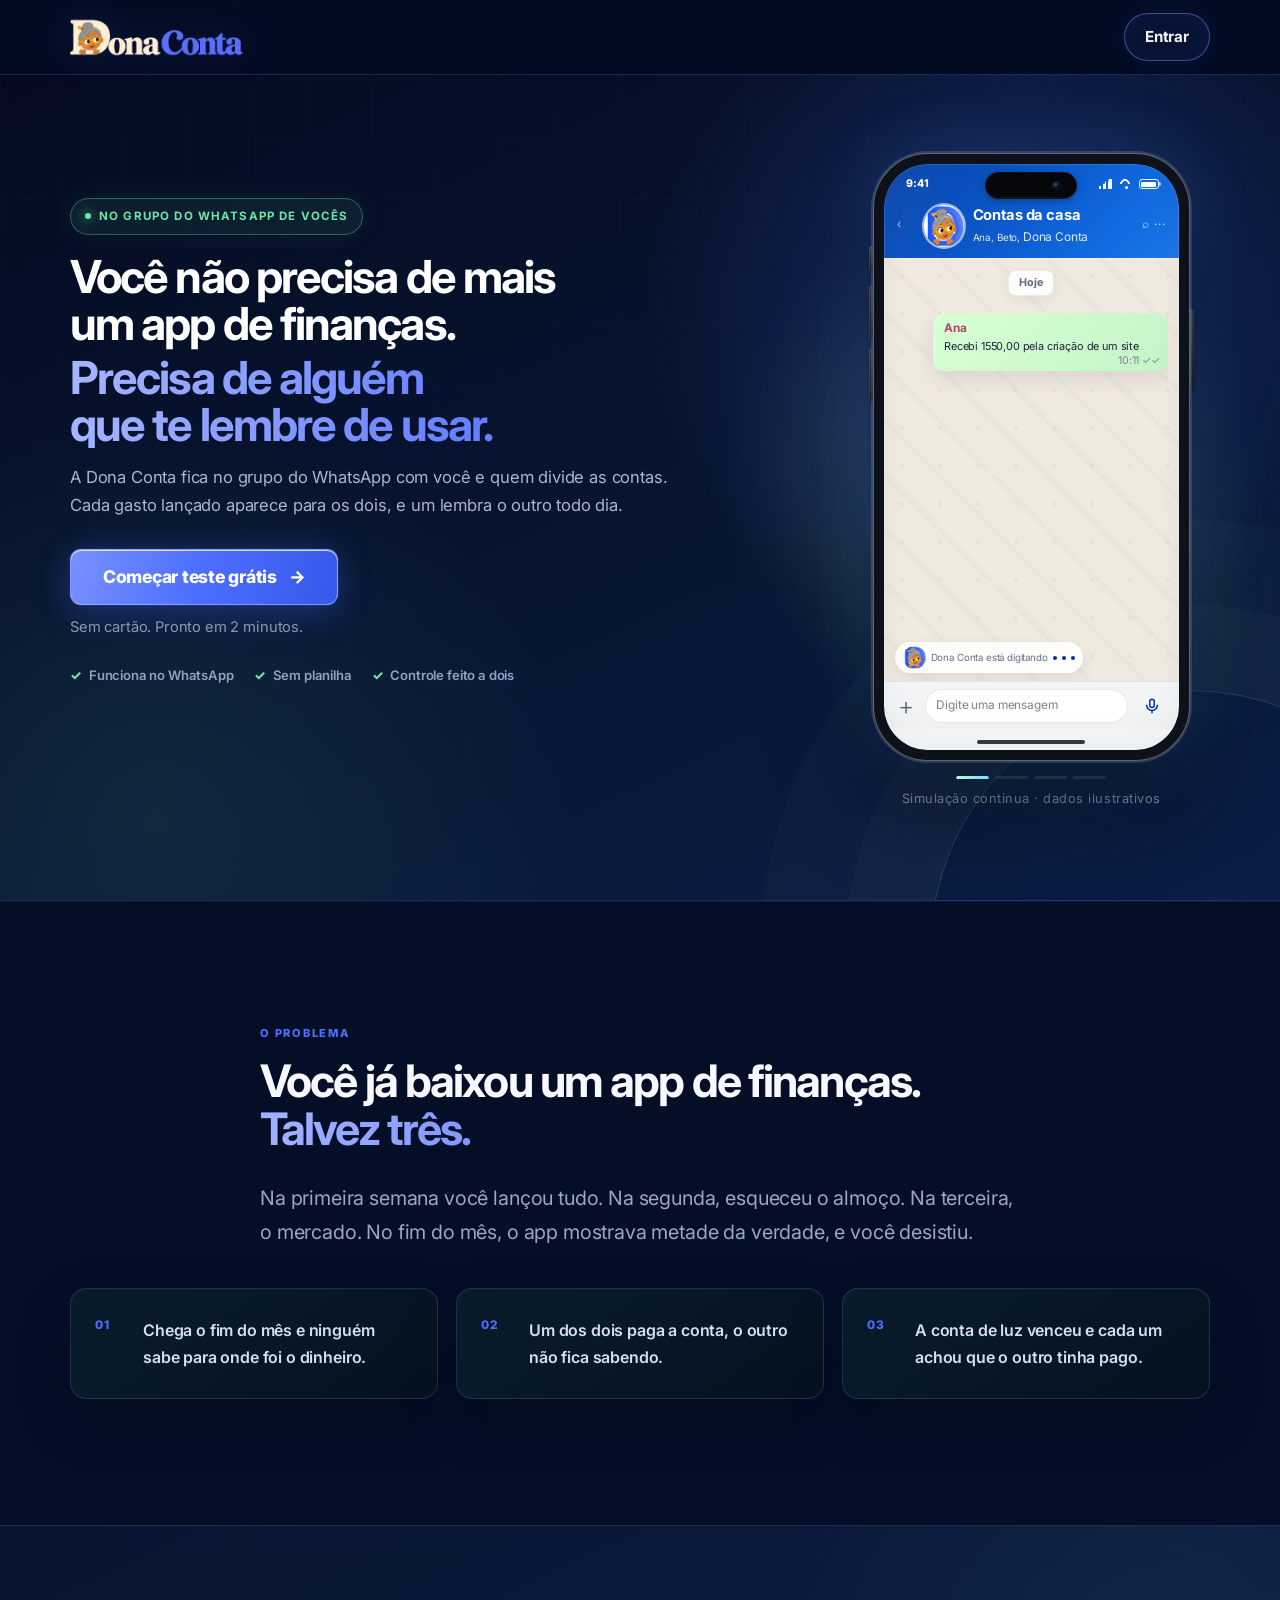
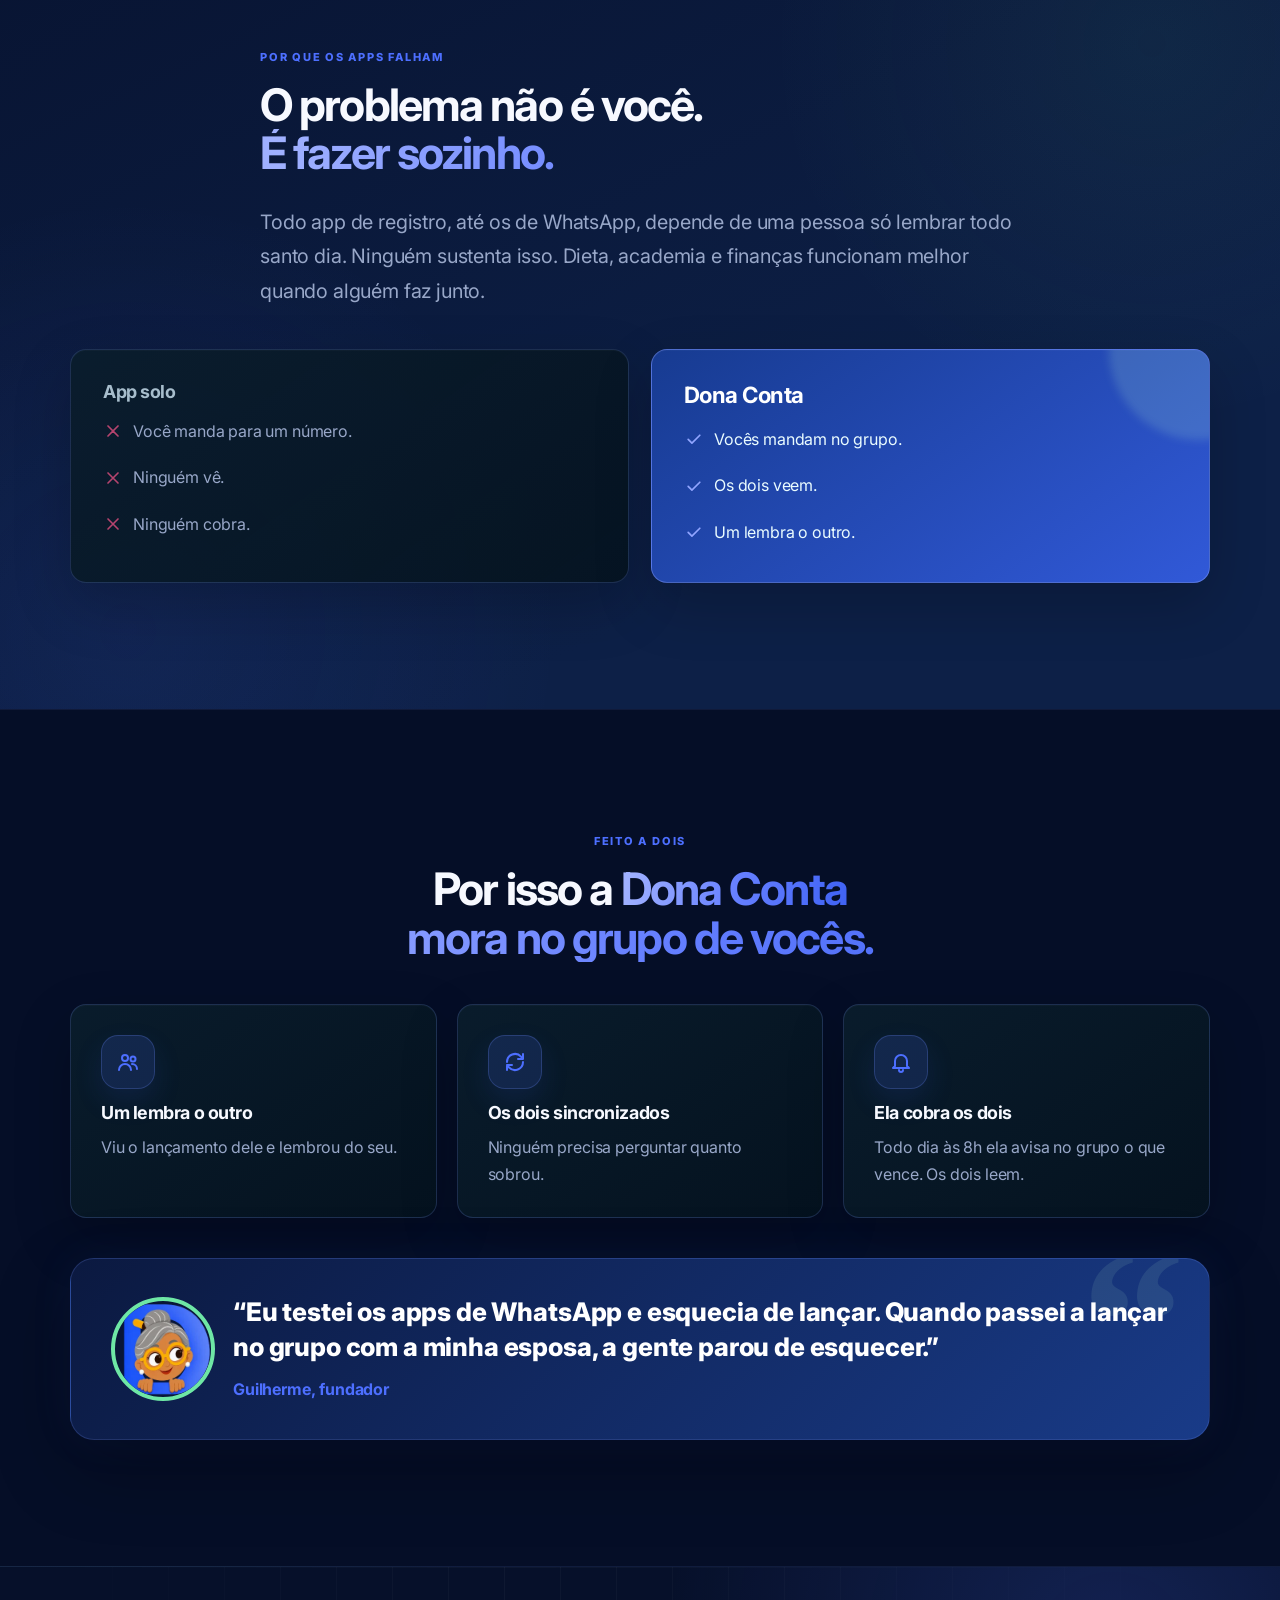
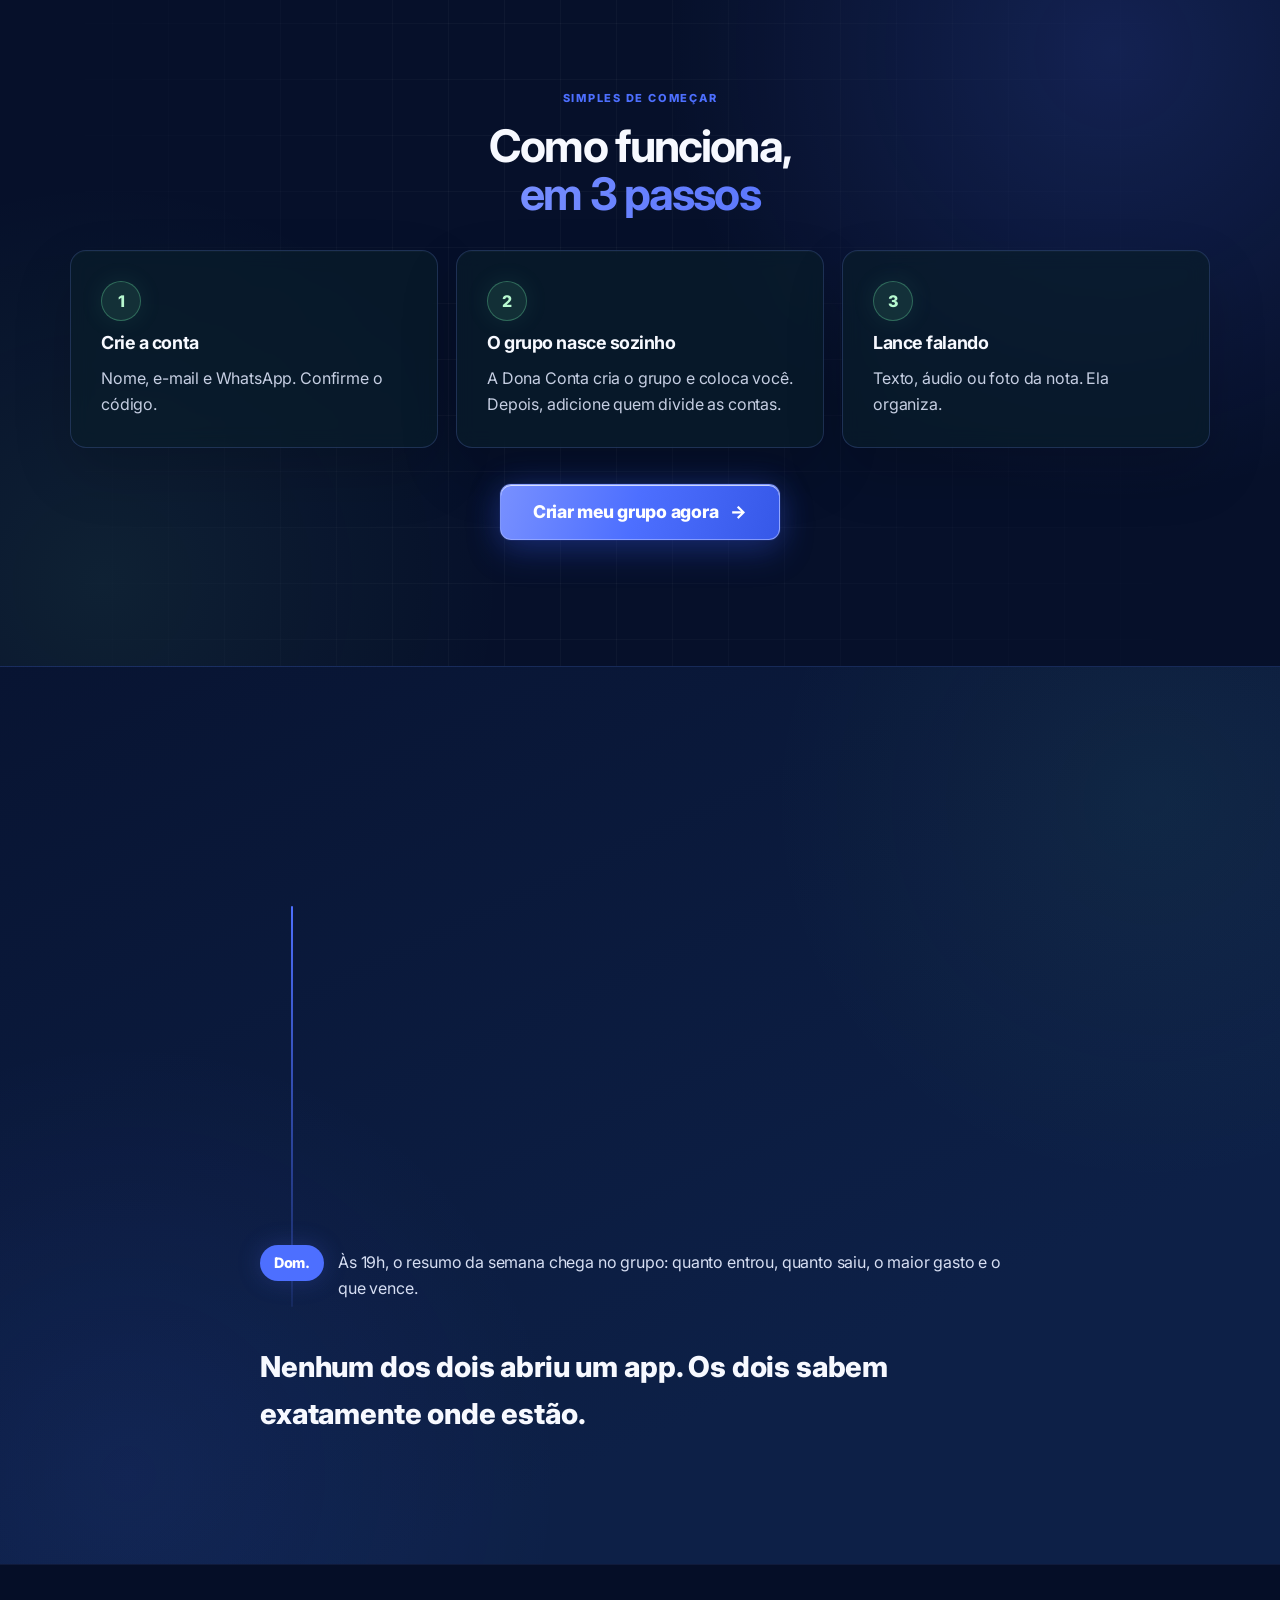
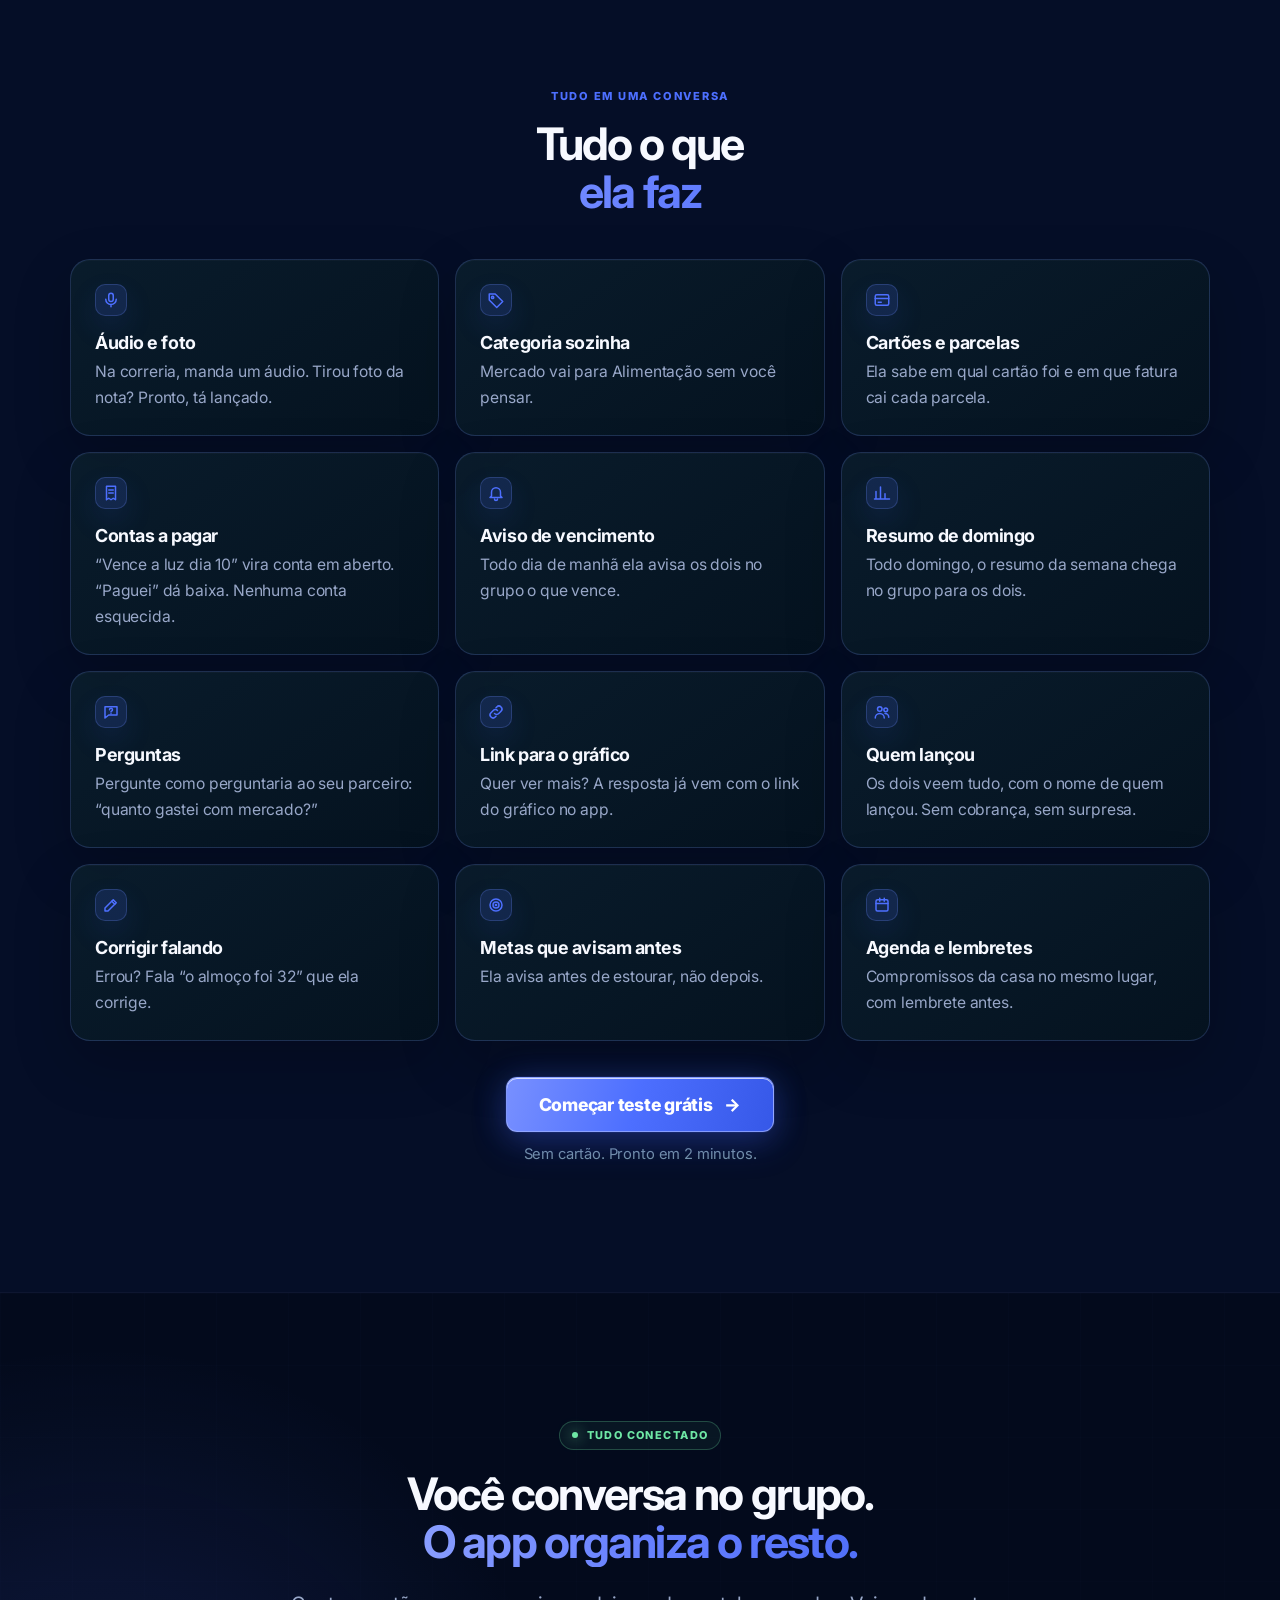
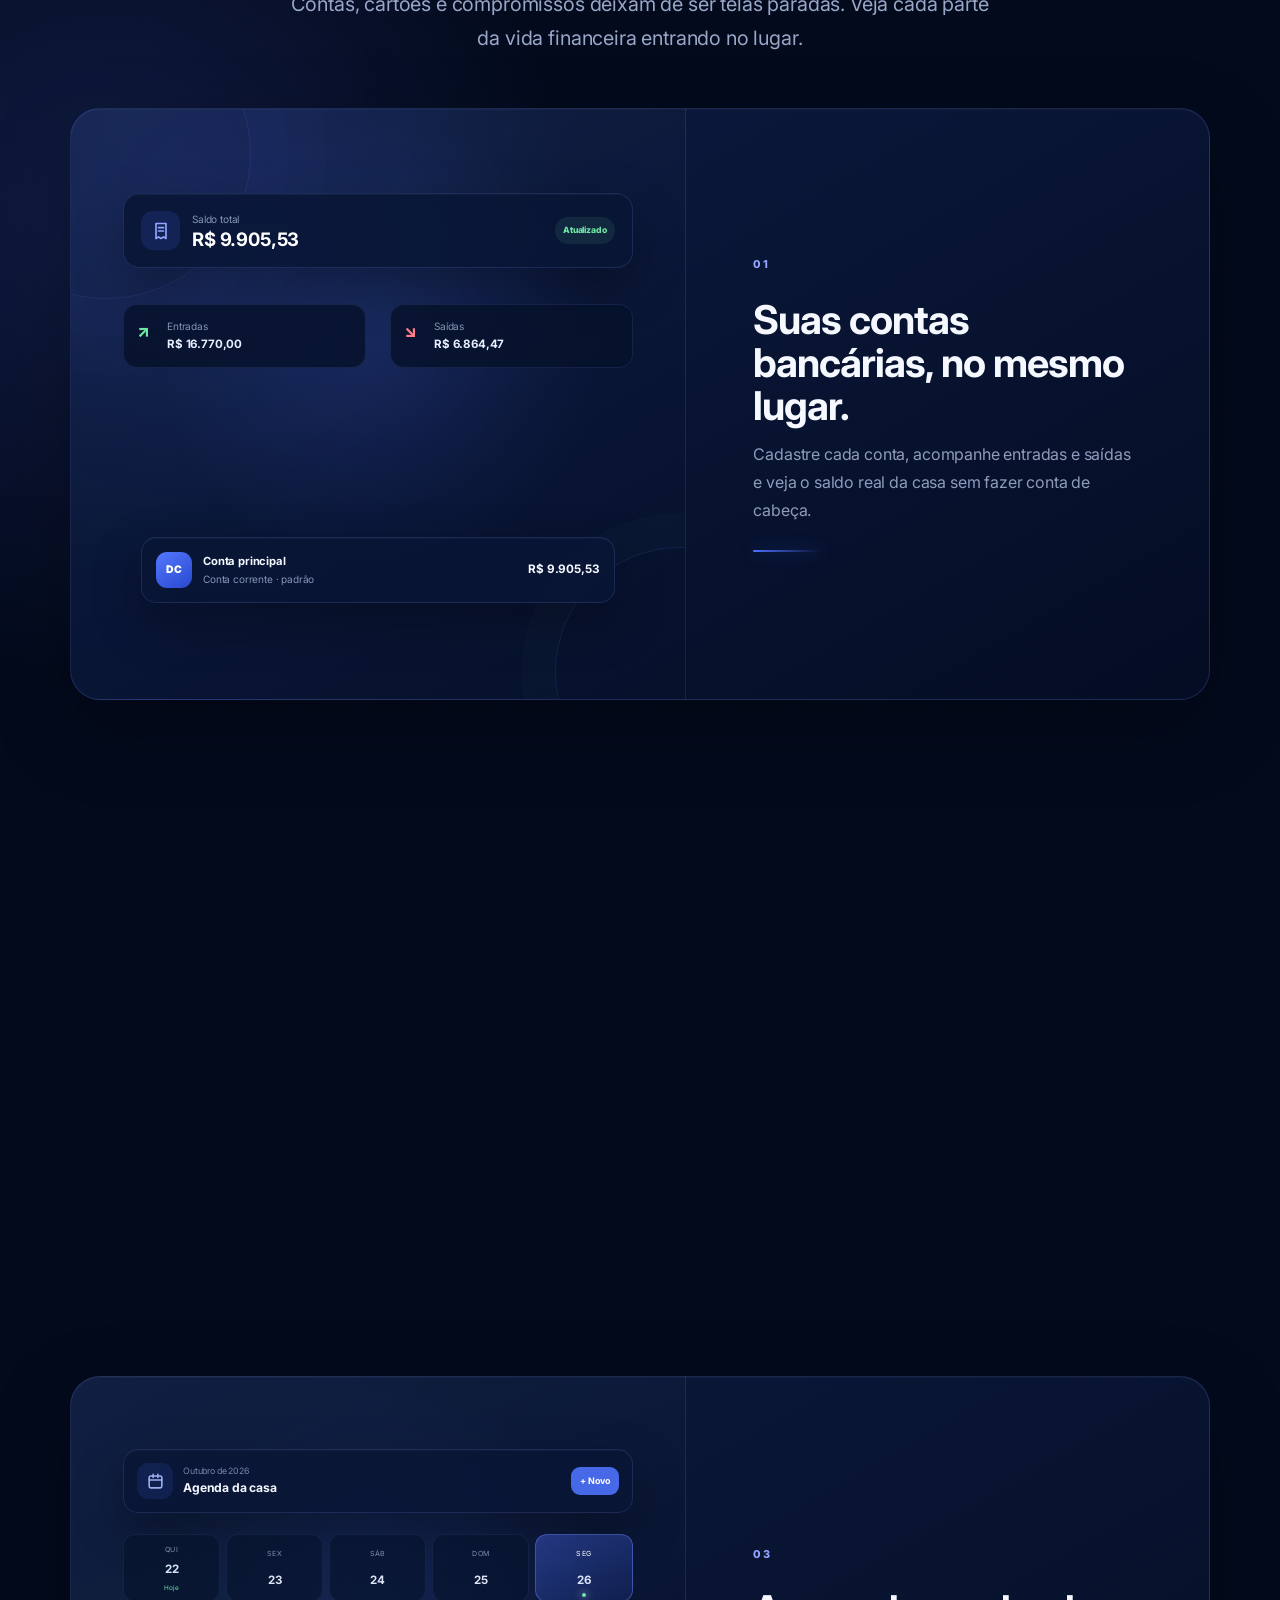
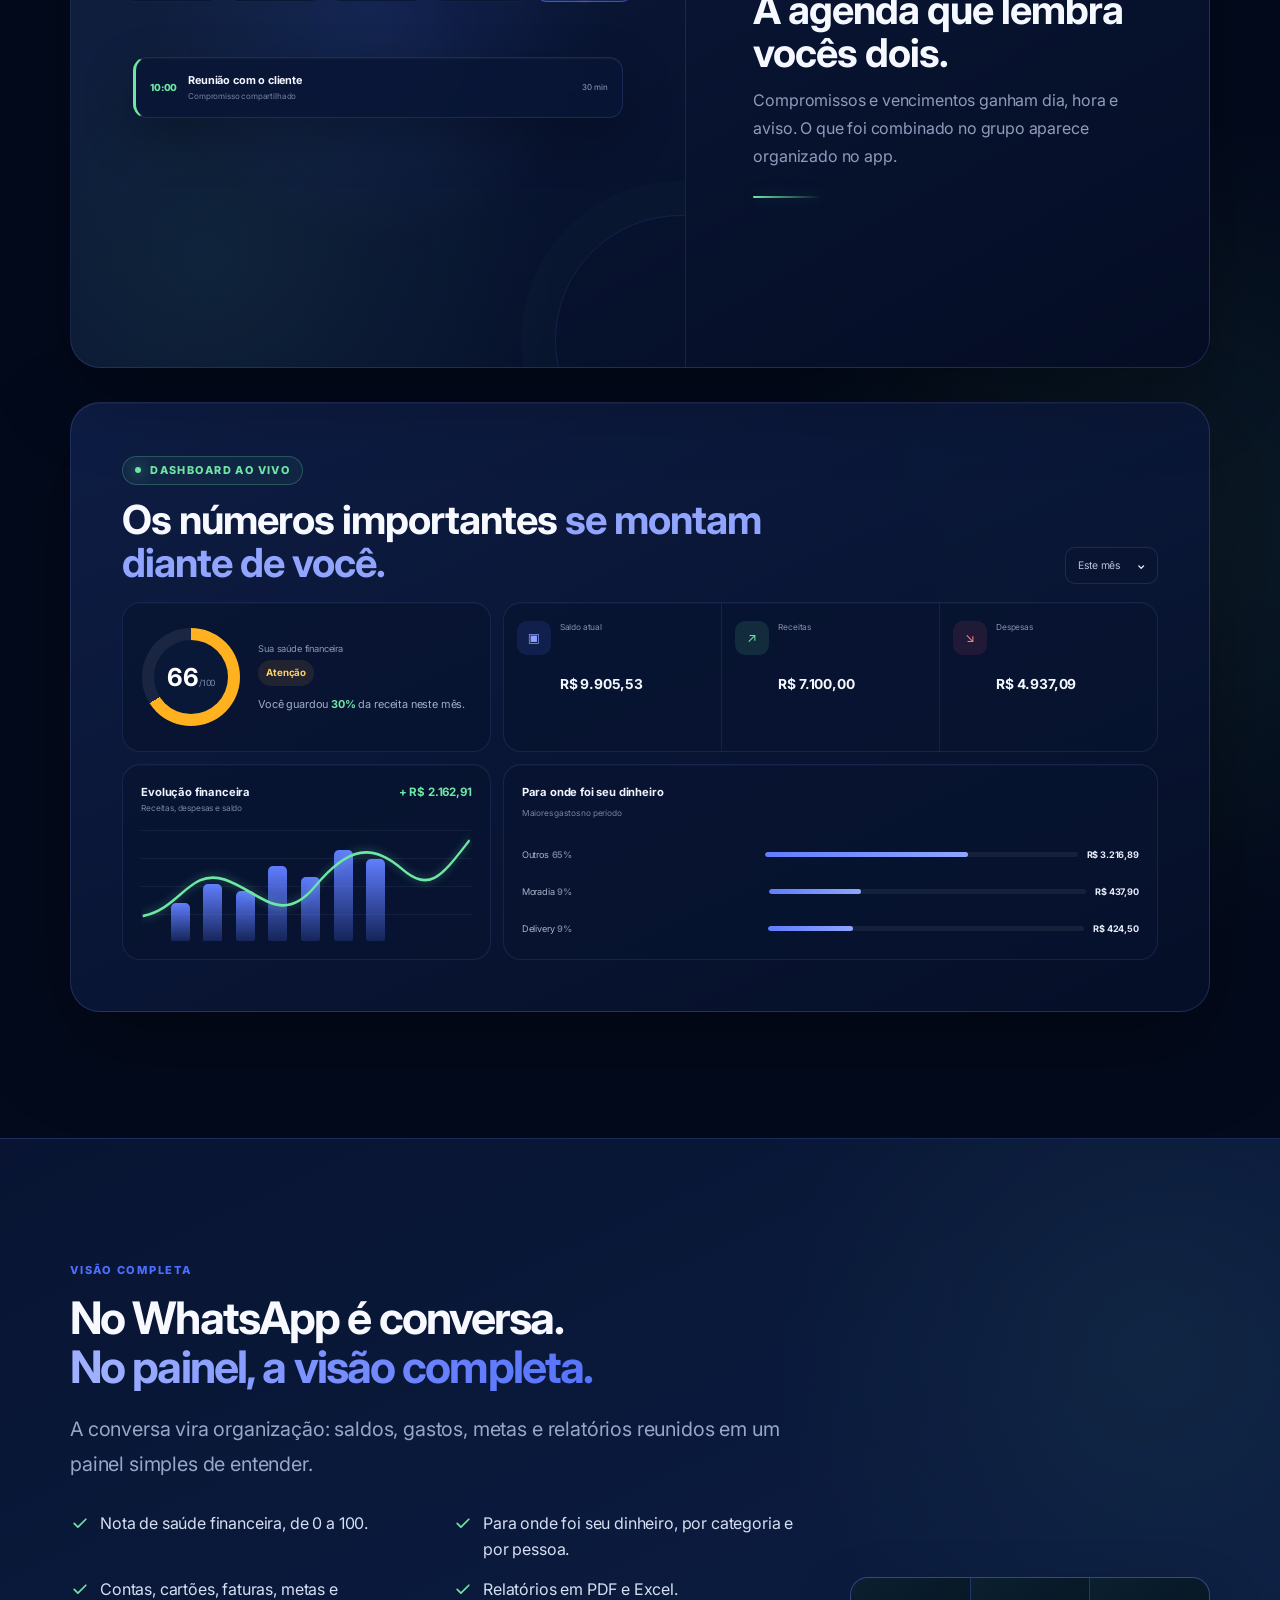
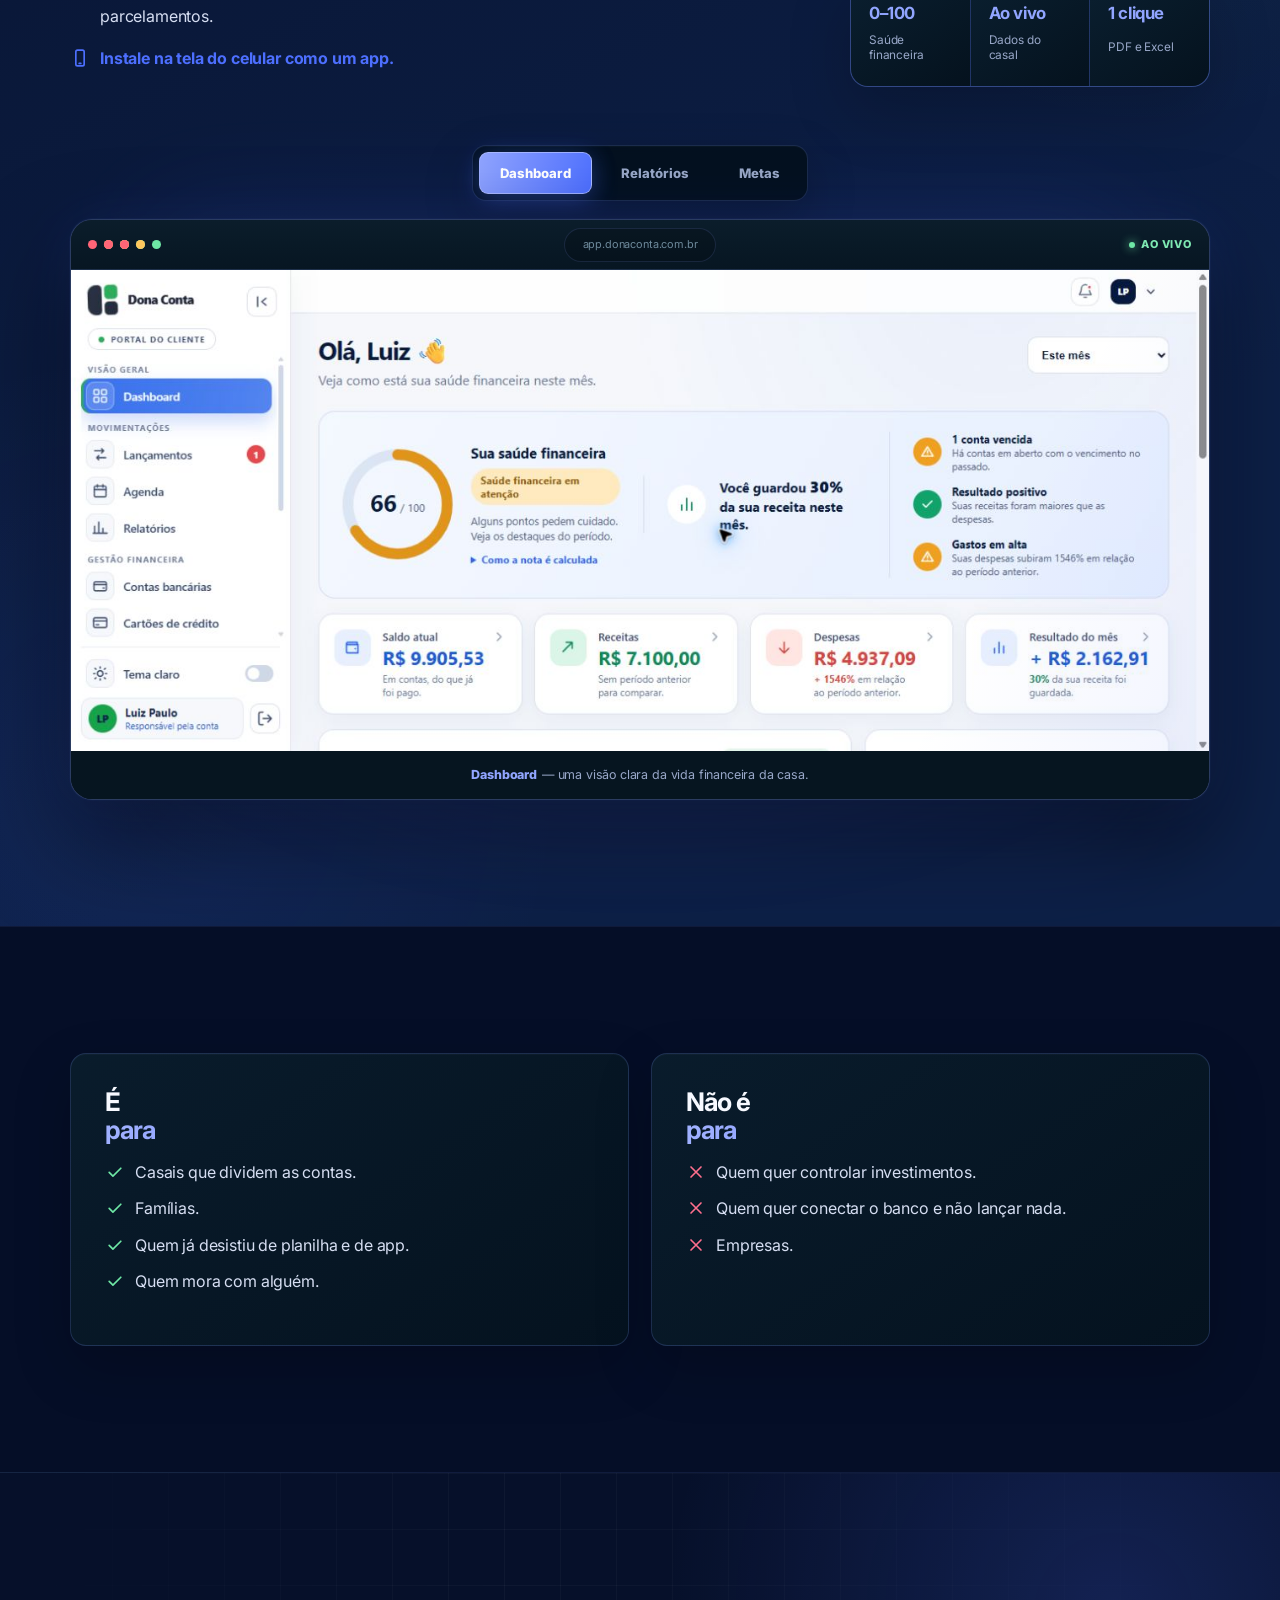
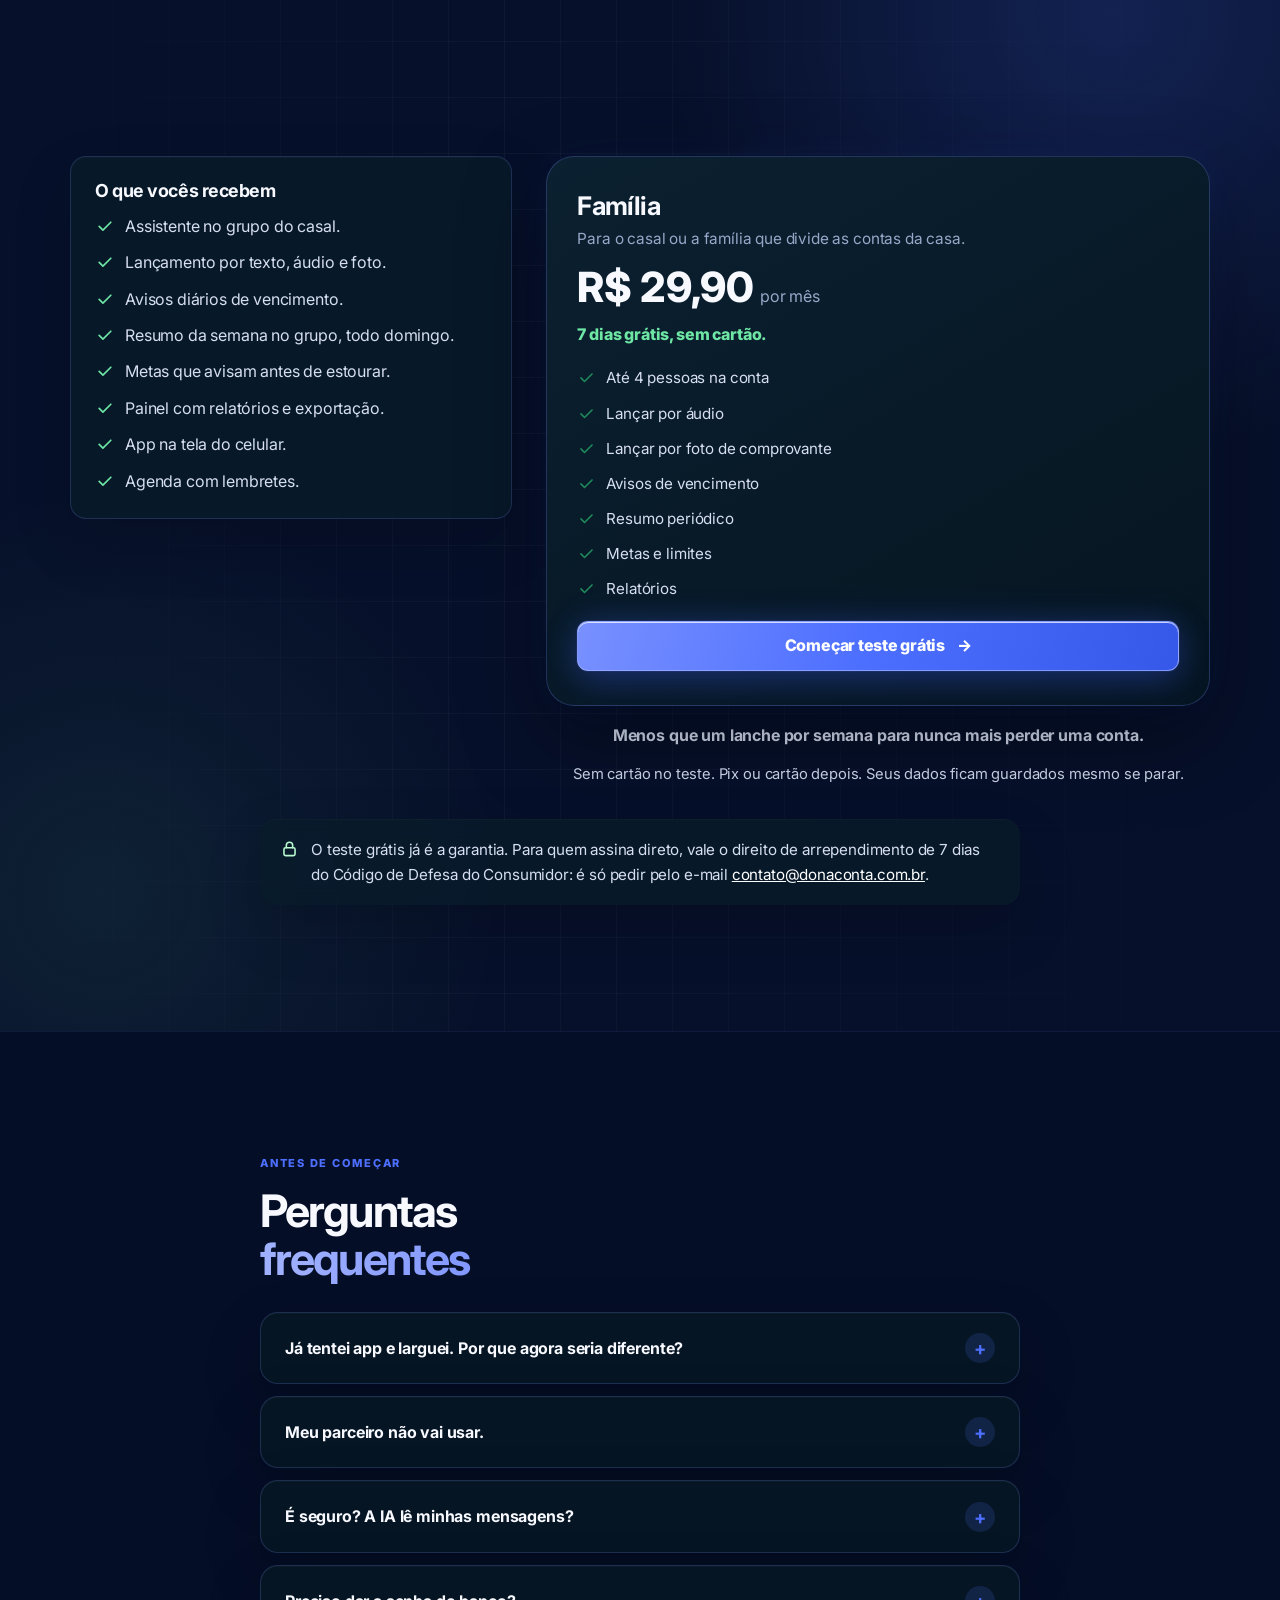
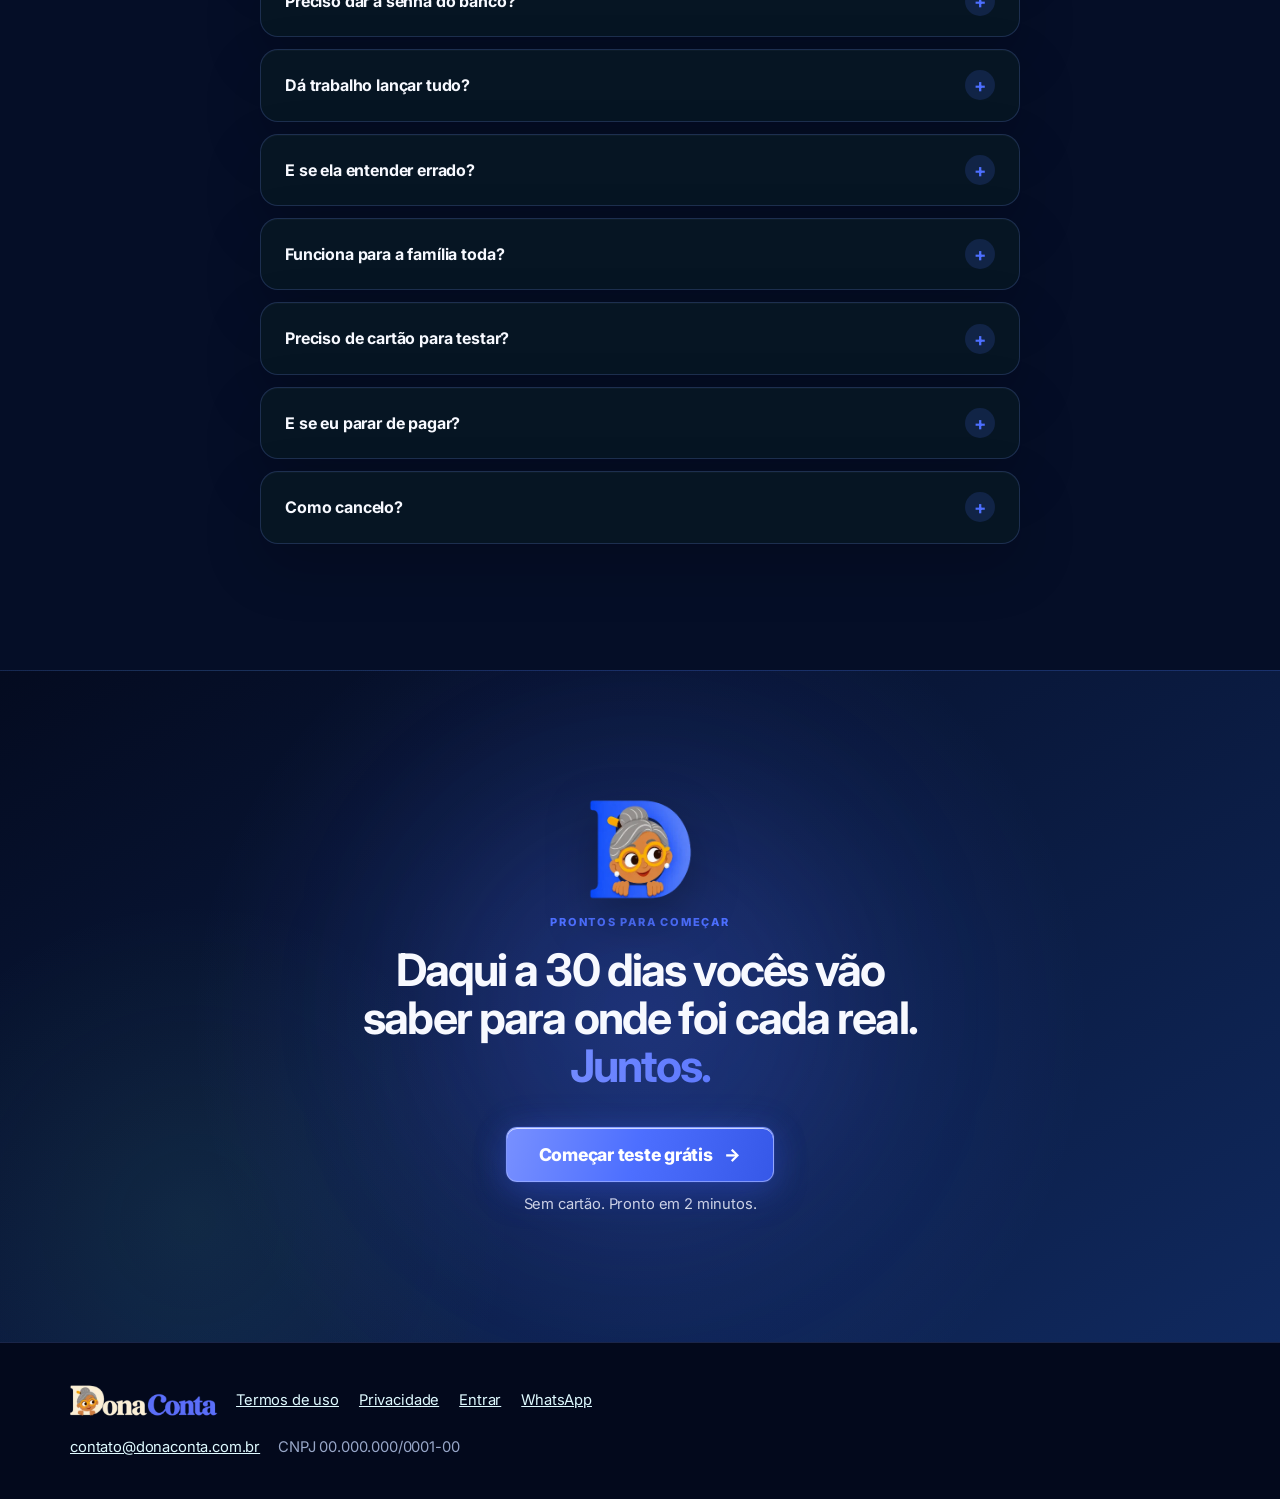
==== commit 4162d446: "feat: nova copy e seções de produto na página de vendas Reescreve a copy (hero, dor, solução, 3 pass" ====
--- a/index.html
+++ b/index.html
@@ -7,7 +7,7 @@
   <!-- EDITÁVEL: título e descrição que aparecem no Google e no WhatsApp -->
   <title>Dona Conta: as contas da casa no grupo do WhatsApp do casal</title>
   <meta name="description" content="A Dona Conta fica no grupo do WhatsApp com você e quem divide as contas. Lance gastos por texto, áudio ou foto. Um lembra o outro, e os dois ficam sabendo de tudo.">
-  <meta name="theme-color" content="#0034a3">
+  <meta name="theme-color" content="#061440">
 
   <!-- EDITÁVEL: Open Graph (prévia do link no WhatsApp, Facebook e Instagram).
        og:url e og:image precisam do endereço completo da página publicada. -->
@@ -30,11 +30,11 @@
 
   <link rel="preconnect" href="https://fonts.googleapis.com">
   <link rel="preconnect" href="https://fonts.gstatic.com" crossorigin>
-  <link rel="stylesheet" href="https://fonts.googleapis.com/css2?family=Fraunces:opsz,wght@72,800&display=swap">
-  <link rel="stylesheet" href="css/estilo.css">
+  <link rel="stylesheet" href="https://fonts.googleapis.com/css2?family=Fraunces:opsz,wght@72,800&family=Inter:wght@400;500;600;700;800&display=swap">
+  <link rel="stylesheet" href="css/estilo.css?v=20261022-14">
 
   <script src="config.js"></script>
-  <script src="js/pagina.js" defer></script>
+  <script src="js/pagina.js?v=20261022-9" defer></script>
 </head>
 <body>
   <!-- Ícones usados na página (desenho de linha, herdam a cor do texto) -->
@@ -66,7 +66,7 @@
   <header class="topo">
     <div class="caixa topo__linha">
       <a class="topo__marca" href="#" aria-label="Dona Conta, início">
-        <img class="logo" src="assets/logo.webp" width="418" height="96" alt="Dona Conta" data-logo="claro">
+        <img class="logo" src="assets/logo-escuro.webp" width="418" height="96" alt="Dona Conta" data-logo="escuro">
       </a>
       <a class="topo__entrar" href="https://app.donaconta.com.br/login" data-app="/login">Entrar</a>
     </div>
@@ -80,33 +80,158 @@
         <div class="hero__texto">
           <!-- EDITÁVEL: headline e subtítulo -->
           <p class="selo">No grupo do WhatsApp de vocês</p>
-          <h1>Você não precisa de mais um app de finanças. Precisa de alguém que te lembre de usar.</h1>
+          <h1>Você não precisa de mais um app de finanças. <span>Precisa de alguém que te lembre de usar.</span></h1>
           <p class="hero__sub">A <span data-assistente>Dona Conta</span> fica no grupo do WhatsApp com você e quem divide as contas. Cada gasto lançado aparece para os dois, e um lembra o outro todo dia.</p>
           <!-- FIM EDITÁVEL -->
           <div class="cta">
             <a class="btn btn--primario btn--grande" href="https://app.donaconta.com.br/assinar/familia" data-assinar data-cta-texto>Começar teste grátis</a>
             <p class="cta__nota" data-cta-nota>Sem cartão. Pronto em 2 minutos.</p>
           </div>
-        </div>
-
-        <!-- Conversa de exemplo (ilustração; não é print real) -->
-        <figure class="celular" aria-label="Exemplo de conversa no grupo Minhas finanças">
-          <div class="celular__tela">
+          <ul class="hero__provas" aria-label="Vantagens">
+            <li>Funciona no WhatsApp</li>
+            <li>Sem planilha</li>
+            <li>Controle feito a dois</li>
+          </ul>
+        </div>
+
+        <!-- Demonstração animada inspirada em conversas reais; dados ilustrativos. -->
+        <figure class="celular celular--demo" aria-label="Demonstração animada: uma pessoa envia mensagens no grupo e a Dona Conta registra, responde e envia alertas">
+          <div class="celular__luz" aria-hidden="true"></div>
+          <span class="celular__botao celular__botao--silencio" aria-hidden="true"></span>
+          <span class="celular__botao celular__botao--volume-a" aria-hidden="true"></span>
+          <span class="celular__botao celular__botao--volume-b" aria-hidden="true"></span>
+          <span class="celular__botao celular__botao--energia" aria-hidden="true"></span>
+
+          <div class="celular__tela" aria-hidden="true">
+            <div class="celular__status">
+              <time>9:41</time>
+              <span class="celular__status-icones">
+                <i class="celular__sinal"></i>
+                <i class="celular__wifi"></i>
+                <i class="celular__bateria"></i>
+              </span>
+            </div>
+            <div class="celular__notch"><i></i></div>
             <div class="zap__topo">
-              <img src="assets/mascote.webp" width="36" height="36" alt="" class="zap__avatar">
-              <div>
-                <strong>Minhas finanças</strong>
+              <span class="zap__voltar">‹</span>
+              <img src="assets/mascote.webp" width="40" height="40" alt="" class="zap__avatar">
+              <div class="zap__grupo">
+                <strong>Contas da casa</strong>
                 <span>Ana, Beto, <span data-assistente>Dona Conta</span></span>
               </div>
-            </div>
-            <div class="zap__conversa">
-              <p class="bolha bolha--eu"><b class="bolha__nome">Ana</b>gastei 230 no mercado<time>12:04</time></p>
-              <p class="bolha bolha--ela"><b class="bolha__nome bolha__nome--ela" data-assistente>Dona Conta</b>✅ Despesa adicionada<br>📲 Mercado · 💰 R$ 230,00<br>📍 Alimentação<br>👉 Código: GF8656<time>12:04</time></p>
-              <p class="bolha bolha--outro"><b class="bolha__nome bolha__nome--outro">Beto</b><span class="audio" aria-label="Mensagem de áudio de 7 segundos"><svg class="i" aria-hidden="true"><use href="#i-mic"/></svg><span class="audio__onda"></span>0:07</span><time>12:31</time></p>
-              <p class="bolha bolha--ela"><b class="bolha__nome bolha__nome--ela" data-assistente>Dona Conta</b>✅ Farmácia · R$ 48,00<br>💳 Cartão Nubank · Saúde<time>12:31</time></p>
-            </div>
-          </div>
-          <figcaption>Conversa de exemplo</figcaption>
+              <span class="zap__acoes">⌕ ···</span>
+            </div>
+
+            <div class="zap__conversa demo-chat">
+              <span class="demo-data">Hoje</span>
+              <div class="demo-cenas">
+                <div class="demo-feed" data-demo-feed aria-live="polite" aria-label="Histórico da conversa"></div>
+                <div class="demo-cena" data-demo-cena="receita" style="--cena: 0">
+                  <div class="bolha bolha--eu demo-texto">
+                    <b class="bolha__nome">Ana</b>
+                    Recebi 1550,00 pela criação de um site
+                    <time>10:11 ✓✓</time>
+                  </div>
+                  <article class="bolha bolha--ela demo-resposta">
+                    <b class="bolha__nome bolha__nome--ela" data-assistente>Dona Conta</b>
+                    <strong>Confirmação de Lançamento</strong>
+                    <p>✅ Sua receita foi adicionada com sucesso. Parabéns por mais essa receita!</p>
+                    <ul>
+                      <li>✅ Tipo: Receita</li>
+                      <li>📲 Descrição: Recebimento pela criação de um site</li>
+                      <li>💰 Valor: R$ 1.550,00</li>
+                      <li>📍 Categoria: Renda extra</li>
+                      <li>🗓️ Data: 22/10/2026</li>
+                      <li>👉 Código: HJRDG9</li>
+                    </ul>
+                    <time>10:11</time>
+                  </article>
+                  <div class="demo-sticker-wrap">
+                    <img class="demo-sticker" src="assets/figurinha-mais-uma-pra-conta.png" width="88" height="88" alt="">
+                  </div>
+                </div>
+
+                <div class="demo-cena" data-demo-cena="audio" style="--cena: 3">
+                  <div class="bolha bolha--eu bolha--audio">
+                    <b class="bolha__nome">Beto</b>
+                    <span class="audio audio--tocando"><span class="audio__play">▶</span><span class="audio__onda"></span><span>0:05</span></span>
+                    <time>09:08 ✓✓</time>
+                  </div>
+                  <article class="bolha bolha--ela demo-resposta">
+                    <b class="bolha__nome bolha__nome--ela" data-assistente>Dona Conta</b>
+                    <strong>Confirmação de Lançamento</strong>
+                    <p>✅ Sua despesa foi adicionada com sucesso. Atenção para não ultrapassar os gastos.</p>
+                    <ul>
+                      <li>✅ Tipo: Despesa</li>
+                      <li>📲 Descrição: Conta da geladeira</li>
+                      <li>💰 Valor: R$ 300,00</li>
+                      <li>📍 Categoria: Outros</li>
+                      <li>✅ Pagamento: À vista</li>
+                      <li>🗓️ Data: 18/10/2026</li>
+                      <li>👉 Código: Q3YPEC</li>
+                    </ul>
+                    <time>09:08</time>
+                  </article>
+                </div>
+
+                <div class="demo-cena" data-demo-cena="relatorio" style="--cena: 2">
+                  <article class="bolha bolha--ela demo-resposta demo-resposta--relatorio">
+                    <b class="bolha__nome bolha__nome--ela" data-assistente>Dona Conta</b>
+                    <span class="demo-relatorio-tag">☀️ Resumo diário automático · 08h</span>
+                    <strong>⚠️ Em atraso</strong>
+                    <p>· Conta de energia — R$ 98,90 · venceu 10/10 · W6F4VC</p>
+                    <p>Total: R$ 98,90<br>Se já pagou, responda: <b>paguei &lt;código&gt;</b></p>
+                    <strong>🚨 Metas estouradas</strong>
+                    <p>· Delivery — R$ 424,50 de R$ 200,00 (212%)</p>
+                    <time>08:00</time>
+                  </article>
+                </div>
+
+                <div class="demo-cena" data-demo-cena="meta" style="--cena: 1">
+                  <div class="bolha bolha--eu demo-texto">
+                    <b class="bolha__nome">Beto</b>
+                    Como está a meta de delivery?
+                    <time>05:56 ✓✓</time>
+                  </div>
+                  <article class="bolha bolha--ela demo-resposta demo-resposta--meta">
+                    <b class="bolha__nome bolha__nome--ela" data-assistente>Dona Conta</b>
+                    <strong>🎯 Metas de outubro</strong>
+                    <p><b>🔴 Delivery:</b> R$ 372,70 de R$ 200,00 (186%) · estourou em R$ 172,70</p>
+                    <p>A meta de delivery foi estourada, então é importante ficar atento aos gastos nessa categoria.</p>
+                    <time>05:56</time>
+                  </article>
+                </div>
+              </div>
+
+              <div class="demo-digitando">
+                <img src="assets/mascote.webp" width="24" height="24" alt="">
+                <span><span data-assistente>Dona Conta</span> está digitando</span>
+                <i></i><i></i><i></i>
+              </div>
+            </div>
+
+            <div class="demo-compositor">
+              <span class="demo-compositor__mais">＋</span>
+              <span class="demo-compositor__campo">
+                <span class="demo-compositor__placeholder">Digite uma mensagem</span>
+                <span class="demo-compositor__digitado" data-demo-digitado></span><i class="demo-compositor__cursor"></i>
+                <span class="demo-gravacao">
+                  <i class="demo-gravacao__ponto"></i>
+                  <time data-demo-tempo-audio>0:00</time>
+                  <span class="demo-gravacao__onda" aria-hidden="true"><i></i><i></i><i></i><i></i><i></i><i></i><i></i><i></i><i></i><i></i><i></i><i></i></span>
+                  <b>gravando</b>
+                </span>
+              </span>
+              <span class="demo-compositor__acao">
+                <svg class="i demo-compositor__mic" aria-hidden="true"><use href="#i-mic"/></svg>
+                <span class="demo-compositor__enviar" aria-hidden="true">➤</span>
+              </span>
+            </div>
+            <div class="celular__home"></div>
+          </div>
+
+          <div class="demo-etapas" aria-hidden="true"><i></i><i></i><i></i><i></i></div>
+          <figcaption>Simulação contínua · dados ilustrativos</figcaption>
         </figure>
       </div>
     </section>
@@ -115,7 +240,7 @@
     <section class="secao" id="dor">
       <div class="caixa caixa--estreita">
         <!-- EDITÁVEL -->
-        <h2>Você já baixou um app de finanças. Talvez três.</h2>
+        <h2>Você já baixou um app de finanças. <span class="titulo-destaque">Talvez três.</span></h2>
         <p class="lead">Na primeira semana você lançou tudo. Na segunda, esqueceu o almoço. Na terceira, o mercado. No fim do mês, o app mostrava metade da verdade, e você desistiu.</p>
         <!-- FIM EDITÁVEL -->
       </div>
@@ -132,7 +257,7 @@
     <section class="secao secao--creme" id="por-que">
       <div class="caixa caixa--estreita">
         <!-- EDITÁVEL -->
-        <h2>O problema não é você. É fazer sozinho.</h2>
+        <h2>O problema não é você. <span class="titulo-destaque">É fazer sozinho.</span></h2>
         <p class="lead">Todo app de registro, até os de WhatsApp, depende de uma pessoa só lembrar todo santo dia. Ninguém sustenta isso. Dieta, academia e finanças funcionam melhor quando alguém faz junto.</p>
         <!-- FIM EDITÁVEL -->
       </div>
@@ -161,7 +286,7 @@
     <!-- ============ 4. A VIRADA: O GRUPO ============ -->
     <section class="secao" id="virada">
       <div class="caixa">
-        <h2 class="centro">Por isso a <span data-assistente>Dona Conta</span> mora no grupo de vocês.</h2>
+        <h2 class="centro">Por isso a <span data-assistente>Dona Conta</span> <span class="titulo-destaque">mora no grupo de vocês.</span></h2>
         <div class="pilares">
           <div class="pilar">
             <span class="pilar__icone"><svg class="i" aria-hidden="true"><use href="#i-pessoas"/></svg></span>
@@ -195,7 +320,7 @@
     <!-- ============ 5. COMO FUNCIONA EM 3 PASSOS ============ -->
     <section class="secao secao--azul" id="como-funciona">
       <div class="caixa">
-        <h2 class="centro">Como funciona, em 3 passos</h2>
+        <h2 class="centro">Como funciona, <span class="titulo-destaque">em 3 passos</span></h2>
         <ol class="passos">
           <li>
             <span class="passos__num">1</span>
@@ -219,43 +344,6 @@
       </div>
     </section>
 
-    <!-- ============ 6. VEJA NA PRÁTICA ============ -->
-    <!-- Prints reais: salve os arquivos em assets/prints/ com estes nomes
-         (01-texto.webp, 02-audio.webp, 03-foto.webp, 04-pergunta.webp,
-         05-aviso-8h.webp, 06-resumo.webp) e ligue printsProntos no config.js. -->
-    <section class="secao" id="na-pratica">
-      <div class="caixa">
-        <h2 class="centro">Veja na prática</h2>
-        <p class="lead centro">É assim que fica o grupo de vocês.</p>
-        <div class="prints" tabindex="0" aria-label="Prints do grupo">
-          <figure class="print" data-print="01-texto">
-            <div class="print__marcador"><svg class="i" aria-hidden="true"><use href="#i-pergunta"/></svg>Print: lançamento por texto</div>
-            <figcaption>Escreveu como fala, ela lançou e mandou o código.</figcaption>
-          </figure>
-          <figure class="print" data-print="02-audio">
-            <div class="print__marcador"><svg class="i" aria-hidden="true"><use href="#i-mic"/></svg>Print: áudio transcrito</div>
-            <figcaption>Na correria, um áudio resolve.</figcaption>
-          </figure>
-          <figure class="print" data-print="03-foto">
-            <div class="print__marcador"><svg class="i" aria-hidden="true"><use href="#i-foto"/></svg>Print: foto da nota</div>
-            <figcaption>Foto da nota, e tá lançado.</figcaption>
-          </figure>
-          <figure class="print" data-print="04-pergunta">
-            <div class="print__marcador"><svg class="i" aria-hidden="true"><use href="#i-pergunta"/></svg>Print: “quanto gastamos com mercado este mês?”</div>
-            <figcaption>Pergunte, e a resposta vem na hora.</figcaption>
-          </figure>
-          <figure class="print" data-print="05-aviso-8h">
-            <div class="print__marcador"><svg class="i" aria-hidden="true"><use href="#i-sino"/></svg>Print: o aviso das 8h</div>
-            <figcaption>De manhã, os dois sabem o que vence.</figcaption>
-          </figure>
-          <figure class="print" data-print="06-resumo">
-            <div class="print__marcador"><svg class="i" aria-hidden="true"><use href="#i-resumo"/></svg>Print: o resumo de domingo</div>
-            <figcaption>No domingo, a semana inteira num resumo.</figcaption>
-          </figure>
-        </div>
-      </div>
-    </section>
-
     <!-- ============ 7. UM DIA COM A ASSISTENTE ============ -->
     <section class="secao secao--creme" id="um-dia">
       <div class="caixa caixa--estreita">
@@ -275,7 +363,7 @@
     <!-- ============ 8. TUDO O QUE ELA FAZ ============ -->
     <section class="secao" id="recursos">
       <div class="caixa">
-        <h2 class="centro">Tudo o que ela faz</h2>
+        <h2 class="centro">Tudo o que <span class="titulo-destaque">ela faz</span></h2>
         <div class="recursos">
           <article class="recurso"><svg class="i" aria-hidden="true"><use href="#i-mic"/></svg><h3>Áudio e foto</h3><p>Na correria, manda um áudio. Tirou foto da nota? Pronto, tá lançado.</p></article>
           <article class="recurso"><svg class="i" aria-hidden="true"><use href="#i-etiqueta"/></svg><h3>Categoria sozinha</h3><p>Mercado vai para Alimentação sem você pensar.</p></article>
@@ -297,12 +385,117 @@
       </div>
     </section>
 
-    <!-- ============ 9. O PAINEL COMPLETO ============ -->
-    <!-- Print real: assets/prints/07-painel.webp (computador e celular) -->
+    <!-- ============ 9. O APP EM MOVIMENTO ============ -->
+    <section class="secao secao--produto" id="app-em-movimento" data-app-movimento>
+      <div class="caixa">
+        <div class="produto-cabecalho">
+          <span class="produto-selo"><i></i> Tudo conectado</span>
+          <h2>Você conversa no grupo. <span class="titulo-destaque">O app organiza o resto.</span></h2>
+          <p class="lead">Contas, cartões e compromissos deixam de ser telas paradas. Veja cada parte da vida financeira entrando no lugar.</p>
+        </div>
+
+        <div class="produto-grade">
+          <section class="produto-card produto-card--contas" id="contas-no-app" aria-labelledby="titulo-contas-no-app">
+            <div class="produto-card__visual" aria-hidden="true">
+              <span class="produto-orbita produto-orbita--um"></span>
+              <span class="produto-orbita produto-orbita--dois"></span>
+              <div class="conta-resumo">
+                <span class="conta-resumo__icone"><svg class="i"><use href="#i-conta"/></svg></span>
+                <div><small>Saldo total</small><strong>R$ 9.905,53</strong></div>
+                <span class="conta-resumo__status">Atualizado</span>
+              </div>
+              <div class="conta-fluxo conta-fluxo--entrada"><span>↗</span><small>Entradas</small><strong>R$ 16.770,00</strong></div>
+              <div class="conta-fluxo conta-fluxo--saida"><span>↘</span><small>Saídas</small><strong>R$ 6.864,47</strong></div>
+              <div class="conta-banco"><span class="conta-banco__marca">DC</span><div><b>Conta principal</b><small>Conta corrente · padrão</small></div><strong>R$ 9.905,53</strong></div>
+              <span class="produto-confirmacao"><b>✓</b> Conta adicionada</span>
+            </div>
+            <div class="produto-card__texto">
+              <span class="produto-card__numero">01</span>
+              <h3 id="titulo-contas-no-app">Suas contas bancárias, no mesmo lugar.</h3>
+              <p>Cadastre cada conta, acompanhe entradas e saídas e veja o saldo real da casa sem fazer conta de cabeça.</p>
+            </div>
+          </section>
+
+          <section class="produto-card produto-card--cartoes" id="cartoes-no-app" aria-labelledby="titulo-cartoes-no-app">
+            <div class="produto-card__visual" aria-hidden="true">
+              <span class="produto-orbita produto-orbita--um"></span>
+              <div class="cartao-credito">
+                <div class="cartao-credito__topo"><span class="cartao-chip"></span><span class="cartao-contactless">)))</span></div>
+                <span class="cartao-numero">••••&nbsp;&nbsp;4809</span>
+                <div class="cartao-credito__rodape"><b>Inter</b><strong>Mastercard</strong></div>
+              </div>
+              <div class="cartao-fatura">
+                <small>Fatura atual</small><strong>R$ 1.800,00</strong><span>vence 10 nov.</span>
+              </div>
+              <div class="cartao-limite"><div><span>Limite usado</span><b>100%</b></div><i><em></em></i><small>R$ 2.700,00 de R$ 2.000,00</small></div>
+              <span class="produto-alerta"><i>!</i> Limite ultrapassado</span>
+            </div>
+            <div class="produto-card__texto">
+              <span class="produto-card__numero">02</span>
+              <h3 id="titulo-cartoes-no-app">Cartão, fatura e parcelas sem surpresa.</h3>
+              <p>Cada compra entra na fatura certa. Limite, fechamento e vencimento ficam visíveis antes de virar problema.</p>
+            </div>
+          </section>
+
+          <section class="produto-card produto-card--agenda" id="agenda-no-app" aria-labelledby="titulo-agenda-no-app">
+            <div class="produto-card__visual" aria-hidden="true">
+              <span class="produto-orbita produto-orbita--dois"></span>
+              <div class="agenda-topo"><span><svg class="i"><use href="#i-agenda"/></svg></span><div><small>Outubro de 2026</small><strong>Agenda da casa</strong></div><b>+ Novo</b></div>
+              <div class="agenda-dias">
+                <span><small>QUI</small><b>22</b><em>Hoje</em></span>
+                <span><small>SEX</small><b>23</b></span>
+                <span><small>SÁB</small><b>24</b></span>
+                <span><small>DOM</small><b>25</b></span>
+                <span class="is-destaque"><small>SEG</small><b>26</b><i></i></span>
+              </div>
+              <div class="agenda-evento"><time>10:00</time><span><b>Reunião com o cliente</b><small>Compromisso compartilhado</small></span><em>30 min</em></div>
+              <div class="agenda-lembrete"><span>🔔</span><div><small>Lembrete criado</small><b>30 minutos antes</b></div><i>✓</i></div>
+            </div>
+            <div class="produto-card__texto">
+              <span class="produto-card__numero">03</span>
+              <h3 id="titulo-agenda-no-app">A agenda que lembra vocês dois.</h3>
+              <p>Compromissos e vencimentos ganham dia, hora e aviso. O que foi combinado no grupo aparece organizado no app.</p>
+            </div>
+          </section>
+        </div>
+
+        <section class="dashboard-vivo" id="dashboard-animado" aria-labelledby="titulo-dashboard-animado">
+          <div class="dashboard-vivo__topo">
+            <div><span class="produto-selo"><i></i> Dashboard ao vivo</span><h3 id="titulo-dashboard-animado">Os números importantes <span>se montam diante de você.</span></h3></div>
+            <span class="dashboard-vivo__periodo">Este mês <b>⌄</b></span>
+          </div>
+          <div class="dashboard-vivo__grade">
+            <div class="saude-viva">
+              <div class="saude-viva__anel"><span><strong>66</strong><small>/100</small></span></div>
+              <div><small>Sua saúde financeira</small><strong>Atenção</strong><p>Você guardou <b>30%</b> da receita neste mês.</p></div>
+            </div>
+            <div class="metricas-vivas">
+              <div><span class="metrica-icone metrica-icone--azul">▣</span><small>Saldo atual</small><strong>R$ 9.905,53</strong></div>
+              <div><span class="metrica-icone metrica-icone--verde">↗</span><small>Receitas</small><strong>R$ 7.100,00</strong></div>
+              <div><span class="metrica-icone metrica-icone--vermelho">↘</span><small>Despesas</small><strong>R$ 4.937,09</strong></div>
+            </div>
+            <div class="grafico-vivo">
+              <div class="grafico-vivo__titulo"><span><b>Evolução financeira</b><small>Receitas, despesas e saldo</small></span><strong>+ R$ 2.162,91</strong></div>
+              <div class="grafico-vivo__area"><i style="--h:34%"></i><i style="--h:52%"></i><i style="--h:45%"></i><i style="--h:68%"></i><i style="--h:58%"></i><i style="--h:82%"></i><i style="--h:74%"></i><svg viewBox="0 0 520 120" preserveAspectRatio="none"><path d="M4 96 C62 88 77 44 132 57 S221 108 274 64 S365 18 410 45 S474 52 516 15"/></svg></div>
+            </div>
+            <div class="categorias-vivas">
+              <div class="categorias-vivas__titulo"><b>Para onde foi seu dinheiro</b><small>Maiores gastos no período</small></div>
+              <div><span>Outros <b>65%</b></span><i><em style="--w:65%"></em></i><strong>R$ 3.216,89</strong></div>
+              <div><span>Moradia <b>9%</b></span><i><em style="--w:29%"></em></i><strong>R$ 437,90</strong></div>
+              <div><span>Delivery <b>9%</b></span><i><em style="--w:27%"></em></i><strong>R$ 424,50</strong></div>
+            </div>
+          </div>
+        </section>
+      </div>
+    </section>
+
+    <!-- ============ 10. O PAINEL COMPLETO ============ -->
     <section class="secao secao--creme" id="painel">
       <div class="caixa painel">
-        <div class="painel__texto">
-          <h2>No WhatsApp é conversa. No painel, a visão completa.</h2>
+        <div class="painel__cabecalho">
+          <div class="painel__texto">
+          <h2>No WhatsApp é conversa. <span class="titulo-destaque">No painel, a visão completa.</span></h2>
+          <p class="lead">A conversa vira organização: saldos, gastos, metas e relatórios reunidos em um painel simples de entender.</p>
           <ul class="lista-check">
             <li><svg class="i" aria-hidden="true"><use href="#i-check"/></svg>Nota de saúde financeira, de 0 a 100.</li>
             <li><svg class="i" aria-hidden="true"><use href="#i-check"/></svg>Para onde foi seu dinheiro, por categoria e por pessoa.</li>
@@ -310,10 +503,35 @@
             <li><svg class="i" aria-hidden="true"><use href="#i-check"/></svg>Relatórios em PDF e Excel.</li>
           </ul>
           <p class="painel__app"><svg class="i" aria-hidden="true"><use href="#i-celular"/></svg>Instale na tela do celular como um app.</p>
-        </div>
-        <figure class="print print--largo" data-print="07-painel">
-          <div class="print__marcador"><svg class="i" aria-hidden="true"><use href="#i-resumo"/></svg>Print: o painel no computador e no celular</div>
-        </figure>
+          </div>
+
+          <div class="painel__destaques" aria-label="Destaques do painel">
+            <div><strong>0–100</strong><span>Saúde financeira</span></div>
+            <div><strong>Ao vivo</strong><span>Dados do casal</span></div>
+            <div><strong>1 clique</strong><span>PDF e Excel</span></div>
+          </div>
+        </div>
+
+        <div class="tour-app" data-tour-app>
+          <div class="tour-app__abas" role="tablist" aria-label="Conheça o painel da Dona Conta">
+            <button class="tour-app__aba is-active" type="button" role="tab" aria-selected="true" aria-controls="tour-app-tela" data-app-src="assets/app-dashboard.jpg" data-app-alt="Dashboard da Dona Conta com nota de saúde financeira, saldos, receitas e despesas" data-app-legenda="Dashboard">Dashboard</button>
+            <button class="tour-app__aba" type="button" role="tab" aria-selected="false" aria-controls="tour-app-tela" tabindex="-1" data-app-src="assets/app-relatorios.jpg" data-app-alt="Relatórios da Dona Conta com receitas, despesas, saldo e análise por categoria" data-app-legenda="Relatórios">Relatórios</button>
+            <button class="tour-app__aba" type="button" role="tab" aria-selected="false" aria-controls="tour-app-tela" tabindex="-1" data-app-src="assets/app-metas.jpg" data-app-alt="Metas e limites da Dona Conta com acompanhamento por categoria" data-app-legenda="Metas e limites">Metas</button>
+          </div>
+
+          <figure class="tour-app__janela" id="tour-app-tela" role="tabpanel">
+            <div class="tour-app__topo" aria-hidden="true">
+              <span class="tour-app__pontos"><i></i><i></i><i></i></span>
+              <span class="tour-app__endereco">app.donaconta.com.br</span>
+              <span class="tour-app__status"><i></i> ao vivo</span>
+            </div>
+            <div class="tour-app__viewport">
+              <img src="assets/app-dashboard.jpg" width="1351" height="571" alt="Dashboard da Dona Conta com nota de saúde financeira, saldos, receitas e despesas" loading="lazy" decoding="async" data-tour-imagem>
+              <span class="tour-app__reflexo" aria-hidden="true"></span>
+            </div>
+            <figcaption><span data-tour-legenda>Dashboard</span> — uma visão clara da vida financeira da casa.</figcaption>
+          </figure>
+        </div>
       </div>
     </section>
 
@@ -322,7 +540,7 @@
       <div class="caixa">
         <div class="para-quem">
           <div class="para-quem__lado">
-            <h2>É para</h2>
+            <h2>É <span class="titulo-destaque">para</span></h2>
             <ul class="lista-check">
               <li><svg class="i" aria-hidden="true"><use href="#i-check"/></svg>Casais que dividem as contas.</li>
               <li><svg class="i" aria-hidden="true"><use href="#i-check"/></svg>Famílias.</li>
@@ -331,7 +549,7 @@
             </ul>
           </div>
           <div class="para-quem__lado para-quem__lado--nao">
-            <h2>Não é para</h2>
+            <h2>Não é <span class="titulo-destaque">para</span></h2>
             <ul class="lista-x">
               <li><svg class="i" aria-hidden="true"><use href="#i-x"/></svg>Quem quer controlar investimentos.</li>
               <li><svg class="i" aria-hidden="true"><use href="#i-x"/></svg>Quem quer conectar o banco e não lançar nada.</li>
@@ -362,7 +580,7 @@
     <!-- ============ 12. OFERTA E PREÇO ============ -->
     <section class="secao secao--azul" id="planos">
       <div class="caixa">
-        <h2 class="centro">Comece hoje, sem risco</h2>
+        <h2 class="centro">Comece hoje, <span class="titulo-destaque">sem risco</span></h2>
         <div class="oferta">
           <div class="pilha">
             <h3>O que vocês recebem</h3>
@@ -395,7 +613,7 @@
     <!-- ============ 13. PERGUNTAS FREQUENTES ============ -->
     <section class="secao" id="perguntas">
       <div class="caixa caixa--estreita">
-        <h2>Perguntas frequentes</h2>
+        <h2>Perguntas <span class="titulo-destaque">frequentes</span></h2>
         <!-- EDITÁVEL: perguntas e respostas -->
         <div class="faq">
           <details><summary>Já tentei app e larguei. Por que agora seria diferente?</summary><p>Você largou porque estava sozinho. No grupo, um lembra o outro, e a <span data-assistente>Dona Conta</span> lembra os dois.</p></details>
@@ -418,7 +636,7 @@
     <section class="secao secao--final" id="final">
       <div class="caixa caixa--estreita centro">
         <img src="assets/mascote.webp" width="120" height="120" alt="" class="final__mascote" loading="lazy">
-        <h2>Daqui a 30 dias vocês vão saber para onde foi cada real. Juntos.</h2>
+        <h2>Daqui a 30 dias vocês vão saber para onde foi cada real. <span class="titulo-destaque">Juntos.</span></h2>
         <div class="cta cta--centro">
           <a class="btn btn--destaque btn--grande" href="https://app.donaconta.com.br/assinar/familia" data-assinar data-cta-texto>Começar teste grátis</a>
           <p class="cta__nota" data-cta-nota>Sem cartão. Pronto em 2 minutos.</p>
--- a/css/estilo.css
+++ b/css/estilo.css
@@ -22,7 +22,7 @@
   --zap-eu: #d9fdd3;
 
   --fonte-titulo: 'Fraunces', Georgia, 'Times New Roman', serif;
-  --fonte-texto: system-ui, -apple-system, 'Segoe UI', Roboto, 'Helvetica Neue', Arial, sans-serif;
+  --fonte-texto: 'Inter', system-ui, -apple-system, 'Segoe UI', Roboto, 'Helvetica Neue', Arial, sans-serif;
   --raio: 16px;
   --sombra: 0 10px 30px rgba(10, 31, 92, 0.12);
 }
@@ -271,3 +271,2461 @@
   html { scroll-behavior: auto; }
   .btn, .barra-fixa { transition: none; }
 }
+
+/* ==========================================================================
+   Atualização visual 2026
+   Linguagem: azul profundo, luz menta, superfícies translúcidas e movimento
+   progressivo. As regras abaixo mantêm toda a estrutura e integrações acima.
+   ========================================================================== */
+
+:root {
+  --tinta: #071638;
+  --texto: #24304f;
+  --texto-suave: #64708f;
+  --fundo: #f8faff;
+  --creme: #eef3ff;
+  --linha: rgba(19, 51, 116, .12);
+  --fonte-texto: 'Inter', system-ui, -apple-system, 'Segoe UI', sans-serif;
+  --fonte-titulo: 'Inter', system-ui, -apple-system, 'Segoe UI', sans-serif;
+  --raio: 24px;
+  --sombra: 0 24px 70px rgba(7, 22, 56, .13);
+}
+
+html { scroll-padding-top: 78px; }
+body {
+  background:
+    radial-gradient(circle at 7% 18%, rgba(98, 143, 234, .08), transparent 24rem),
+    var(--fundo);
+  font-size: 16px;
+  letter-spacing: -.01em;
+}
+
+::selection { background: var(--cor-destaque); color: var(--sobre-destaque); }
+.caixa { max-width: 1180px; padding-inline: 20px; }
+.caixa--estreita { max-width: 800px; }
+h1, h2, h3 { letter-spacing: -.035em; }
+h1 { font-size: clamp(2.65rem, 4.9vw, 4.15rem); line-height: 1.02; }
+h2 { font-size: clamp(2rem, 4.6vw, 3.7rem); line-height: 1.04; }
+h3 { font-size: 1.12rem; }
+.lead { font-size: clamp(1.05rem, 2vw, 1.24rem); line-height: 1.75; }
+
+.progresso-leitura {
+  position: fixed;
+  inset: 0 0 auto;
+  z-index: 100;
+  height: 3px;
+  pointer-events: none;
+  transform: scaleX(0);
+  transform-origin: left;
+  background: linear-gradient(90deg, var(--cor-secundaria), var(--cor-destaque));
+  box-shadow: 0 0 18px var(--cor-destaque);
+}
+
+/* Topo em vidro escuro */
+.topo {
+  background: rgba(5, 17, 43, .96);
+  border-color: rgba(255, 255, 255, .09);
+  backdrop-filter: blur(18px) saturate(145%);
+  transition: background .25s ease, box-shadow .25s ease;
+}
+.topo--rolado { background: rgba(5, 17, 43, .99); box-shadow: 0 12px 38px rgba(0, 0, 0, .18); }
+.topo__linha { height: 74px; }
+.topo__marca .logo { height: 40px; }
+.topo__entrar {
+  color: #fff;
+  border: 1px solid rgba(184, 249, 208, .55);
+  background: rgba(184, 249, 208, .08);
+  padding: 10px 20px;
+  transition: color .2s ease, background .2s ease, transform .2s ease;
+}
+.topo__entrar:hover { color: var(--sobre-destaque); background: var(--cor-destaque); transform: translateY(-2px); }
+
+/* Hero imersivo */
+.hero {
+  position: relative;
+  isolation: isolate;
+  min-height: min(850px, calc(100svh - 74px));
+  display: flex;
+  align-items: center;
+  color: rgba(255, 255, 255, .86);
+  padding: 72px 0 88px;
+  background:
+    radial-gradient(circle at var(--foco-x, 82%) var(--foco-y, 28%), rgba(70, 147, 255, .24), transparent 29%),
+    radial-gradient(circle at 10% 90%, rgba(184, 249, 208, .12), transparent 30%),
+    linear-gradient(145deg, #06112d 0%, #071b48 52%, #04255d 100%);
+}
+.hero::before {
+  content: '';
+  position: absolute;
+  inset: 0;
+  z-index: -1;
+  opacity: .32;
+  background-image:
+    linear-gradient(rgba(255, 255, 255, .045) 1px, transparent 1px),
+    linear-gradient(90deg, rgba(255, 255, 255, .045) 1px, transparent 1px);
+  background-size: 52px 52px;
+  -webkit-mask-image: linear-gradient(to bottom, #000, transparent 85%);
+  mask-image: linear-gradient(to bottom, #000, transparent 85%);
+}
+.hero::after {
+  content: '';
+  position: absolute;
+  z-index: -1;
+  width: 520px;
+  height: 520px;
+  right: -170px;
+  bottom: -310px;
+  border: 1px solid rgba(184, 249, 208, .18);
+  border-radius: 50%;
+  box-shadow: 0 0 0 85px rgba(184, 249, 208, .025), 0 0 0 170px rgba(184, 249, 208, .018);
+}
+.hero__grade { position: relative; z-index: 1; gap: 64px; }
+.hero__texto { max-width: 700px; }
+.hero h1 { color: #fff; margin-bottom: .32em; text-wrap: balance; }
+.hero h1 span {
+  display: block;
+  color: var(--cor-destaque);
+  background: linear-gradient(105deg, #fff 0%, var(--cor-destaque) 32%, #84d5ff 100%);
+  -webkit-background-clip: text;
+  background-clip: text;
+  -webkit-text-fill-color: transparent;
+}
+.hero__sub { max-width: 650px; color: rgba(255, 255, 255, .74); font-size: clamp(1.04rem, 1.7vw, 1.22rem); line-height: 1.75; }
+.selo {
+  color: var(--cor-destaque);
+  background: rgba(184, 249, 208, .08);
+  border: 1px solid rgba(184, 249, 208, .28);
+  box-shadow: inset 0 0 24px rgba(184, 249, 208, .04), 0 0 30px rgba(184, 249, 208, .05);
+  letter-spacing: .1em;
+  text-transform: uppercase;
+  font-size: .72rem;
+  padding: 8px 14px;
+}
+.selo::before { content: ''; display: inline-block; width: 6px; height: 6px; margin-right: 8px; border-radius: 50%; background: currentColor; box-shadow: 0 0 12px currentColor; vertical-align: 1px; }
+.hero .cta { margin-top: 30px; }
+.hero .cta__nota { color: rgba(255, 255, 255, .58); }
+.hero__provas { list-style: none; padding: 0; margin: 26px 0 0; display: flex; flex-wrap: wrap; gap: 10px 20px; color: rgba(255, 255, 255, .68); font-size: .82rem; font-weight: 600; }
+.hero__provas li::before { content: '\2713'; color: var(--cor-destaque); margin-right: 7px; font-weight: 800; }
+
+.btn {
+  border-radius: 14px;
+  min-height: 50px;
+  position: relative;
+  overflow: hidden;
+  transition: transform .22s ease, filter .22s ease, box-shadow .22s ease;
+}
+.btn::after { content: '\2192'; margin-left: 12px; transition: transform .2s ease; }
+.btn:hover { transform: translateY(-3px); box-shadow: 0 16px 34px rgba(7, 22, 56, .18); }
+.btn:hover::after { transform: translateX(4px); }
+.btn--primario { box-shadow: 0 12px 34px color-mix(in srgb, var(--cor-primaria) 34%, transparent); }
+.hero .btn--primario {
+  background: linear-gradient(115deg, var(--cor-destaque), #72e7ff);
+  color: var(--sobre-destaque);
+  box-shadow: 0 16px 42px rgba(93, 226, 218, .2), inset 0 1px rgba(255, 255, 255, .75);
+}
+
+/* Demonstração viva do grupo */
+.celular { position: relative; max-width: 350px; filter: drop-shadow(0 38px 55px rgba(0, 0, 0, .34)); }
+.celular::before {
+  content: '';
+  position: absolute;
+  inset: 9% -18% 4%;
+  z-index: -1;
+  border-radius: 50%;
+  background: radial-gradient(circle, rgba(90, 171, 255, .32), rgba(184, 249, 208, .08) 45%, transparent 70%);
+  filter: blur(10px);
+}
+.celular::after {
+  content: 'online agora';
+  position: absolute;
+  right: -16px;
+  top: 19%;
+  padding: 7px 11px;
+  color: var(--cor-destaque);
+  background: rgba(5, 17, 43, .86);
+  border: 1px solid rgba(184, 249, 208, .25);
+  border-radius: 999px;
+  backdrop-filter: blur(12px);
+  font: 700 .66rem/1 var(--fonte-texto);
+  letter-spacing: .06em;
+  text-transform: uppercase;
+  box-shadow: 0 12px 26px rgba(0, 0, 0, .22);
+}
+.celular__tela { border: 7px solid rgba(255, 255, 255, .92); border-radius: 34px; box-shadow: inset 0 0 0 1px rgba(7, 22, 56, .18); }
+.celular figcaption { color: rgba(255, 255, 255, .5); }
+.zap__topo { background: linear-gradient(120deg, var(--cor-primaria), #1456d5); padding: 14px 16px; }
+.zap__conversa { padding: 16px 13px 20px; gap: 10px; }
+.bolha { box-shadow: 0 5px 16px rgba(7, 22, 56, .08); }
+
+/* Ritmo e superfícies */
+.secao { position: relative; padding: 82px 0; scroll-margin-top: 74px; }
+.secao--creme { background: linear-gradient(155deg, #f0f4ff, #fbfcff 72%); }
+.secao--azul {
+  isolation: isolate;
+  overflow: hidden;
+  background:
+    radial-gradient(circle at 87% 12%, rgba(90, 171, 255, .28), transparent 28rem),
+    radial-gradient(circle at 8% 88%, rgba(184, 249, 208, .12), transparent 25rem),
+    #081a45;
+}
+.secao--azul::before {
+  content: '';
+  position: absolute;
+  inset: 0;
+  z-index: -1;
+  background-image: linear-gradient(rgba(255,255,255,.035) 1px, transparent 1px), linear-gradient(90deg, rgba(255,255,255,.035) 1px, transparent 1px);
+  background-size: 56px 56px;
+  -webkit-mask-image: linear-gradient(90deg, transparent, #000 40%, transparent);
+  mask-image: linear-gradient(90deg, transparent, #000 40%, transparent);
+}
+
+.sintomas li, .pilar, .recurso, .para-quem__lado, .faq details, .comparacao__lado, .print__marcador {
+  border: 1px solid rgba(19, 51, 116, .11);
+  box-shadow: 0 18px 50px rgba(7, 22, 56, .065);
+  transition: transform .28s ease, box-shadow .28s ease, border-color .28s ease;
+}
+.sintomas li:hover, .pilar:hover, .recurso:hover, .para-quem__lado:hover, .comparacao__lado:hover {
+  transform: translateY(-6px);
+  border-color: rgba(0, 52, 163, .25);
+  box-shadow: 0 26px 65px rgba(7, 22, 56, .12);
+}
+.sintomas { gap: 18px; margin-top: 38px; counter-reset: sintoma; }
+.sintomas li { counter-increment: sintoma; position: relative; padding: 28px 26px 28px 72px; border-left: 1px solid rgba(19, 51, 116, .11); background: rgba(255,255,255,.78); backdrop-filter: blur(12px); }
+.sintomas li::before { content: '0' counter(sintoma); position: absolute; left: 24px; top: 27px; color: var(--cor-primaria); font-weight: 800; font-size: .74rem; letter-spacing: .08em; }
+
+.comparacao { gap: 22px; margin-top: 40px; }
+.comparacao__lado { padding: 32px; }
+.comparacao__lado--solo { border: 1px solid rgba(19, 51, 116, .16); background: rgba(255,255,255,.48); }
+.comparacao__lado--grupo { position: relative; overflow: hidden; background: linear-gradient(145deg, var(--cor-primaria), #0c56dd); }
+.comparacao__lado--grupo::after { content: ''; position: absolute; width: 180px; height: 180px; right: -80px; top: -90px; border-radius: 50%; background: rgba(184,249,208,.16); filter: blur(4px); }
+.comparacao__lado li { padding-block: 5px; }
+
+.pilares { gap: 20px; margin-top: 42px; }
+.pilar { padding: 30px; background: rgba(255,255,255,.82); }
+.pilar__icone { width: 54px; height: 54px; border-radius: 17px; box-shadow: 0 12px 28px rgba(0,52,163,.18); }
+.fundador { position: relative; overflow: hidden; border: 1px solid rgba(255,255,255,.1); background: linear-gradient(135deg, #071638, #0e327b); box-shadow: var(--sombra); }
+.fundador::after { content: '\201C'; position: absolute; right: 24px; top: -42px; color: rgba(184,249,208,.1); font: 800 13rem/1 Georgia, serif; }
+.fundador blockquote { position: relative; z-index: 1; }
+.fundador blockquote p { font-family: 'Fraunces', Georgia, serif; }
+
+.passos { gap: 18px; }
+.passos li { position: relative; overflow: hidden; padding: 30px; border-color: rgba(255,255,255,.13); background: rgba(255,255,255,.075); backdrop-filter: blur(10px); transition: transform .28s ease, background .28s ease; }
+.passos li:hover { transform: translateY(-6px); background: rgba(255,255,255,.12); }
+.passos__num { background: rgba(184,249,208,.12); color: var(--cor-destaque); border: 1px solid rgba(184,249,208,.34); }
+
+.prints { gap: 20px; }
+.print img, .print__marcador { border-radius: 26px; }
+.print__marcador { background: linear-gradient(145deg, rgba(255,255,255,.95), #edf3ff); border: 1px solid rgba(19,51,116,.12); }
+.print__marcador .i { width: 40px; height: 40px; padding: 9px; border-radius: 12px; background: rgba(0,52,163,.08); }
+.print figcaption { color: var(--texto-suave); }
+
+.linha-tempo::before { width: 2px; background: linear-gradient(var(--cor-secundaria), var(--cor-destaque)); }
+.linha-tempo li { padding: 13px 0; }
+.linha-tempo time { box-shadow: 0 8px 22px rgba(0,52,163,.18); }
+.msg { border: 1px solid rgba(19,51,116,.09); border-radius: 14px; box-shadow: 0 10px 28px rgba(7,22,56,.08); }
+.fecho { font-family: var(--fonte-titulo); font-size: clamp(1.35rem, 2.5vw, 1.8rem); }
+
+.recursos { gap: 16px; margin-top: 42px; }
+.recurso { padding: 24px; border-radius: 20px; background: rgba(255,255,255,.86); }
+.recurso > .i { width: 32px; height: 32px; padding: 6px; border-radius: 10px; background: rgba(0,52,163,.075); }
+.painel { gap: 54px; }
+.painel .print--largo { padding: 10px; border: 1px solid rgba(19,51,116,.1); border-radius: 30px; background: rgba(255,255,255,.68); box-shadow: var(--sombra); }
+.painel__app { color: var(--cor-primaria); }
+.para-quem { gap: 22px; }
+.para-quem__lado { padding: 34px; background: rgba(255,255,255,.75); }
+.para-quem__lado--nao { border-style: solid; }
+
+/* Oferta e FAQ */
+.oferta { gap: 34px; }
+.pilha, .garantia { border-color: rgba(255,255,255,.14); background: rgba(255,255,255,.07); backdrop-filter: blur(12px); }
+.plano { border: 1px solid rgba(255,255,255,.55); border-radius: 28px; padding: 34px 30px; box-shadow: 0 32px 80px rgba(0,0,0,.22); }
+.plano--destaque { outline: 2px solid var(--cor-destaque); }
+.plano__valor { font-family: 'Fraunces', Georgia, serif; }
+.ciclos { border: 1px solid rgba(255,255,255,.1); }
+.ciclos button { transition: background .2s ease, color .2s ease; }
+.faq { gap: 12px; margin-top: 28px; }
+.faq details { overflow: clip; border-radius: 18px; background: rgba(255,255,255,.86); }
+.faq details[open] { border-color: rgba(0,52,163,.24); box-shadow: 0 18px 42px rgba(7,22,56,.08); }
+.faq summary { padding: 22px 58px 22px 24px; }
+.faq summary::after { right: 24px; width: 30px; height: 30px; display: grid; place-items: center; border-radius: 50%; background: rgba(0,52,163,.07); font-size: 1.15rem; }
+.faq details p { padding: 0 24px 24px; line-height: 1.75; }
+
+.secao--final { position: relative; overflow: hidden; background: linear-gradient(145deg, #040d24, #08245e); }
+.secao--final::before { content: ''; position: absolute; width: 420px; height: 420px; left: 50%; top: 50%; translate: -50% -50%; border-radius: 50%; background: rgba(184,249,208,.09); filter: blur(80px); pointer-events: none; }
+.secao--final .caixa { position: relative; }
+.final__mascote { filter: drop-shadow(0 18px 24px rgba(0,0,0,.28)); }
+.rodape { background: #040b1e; }
+.barra-fixa { background: rgba(248,250,255,.9); backdrop-filter: blur(16px); box-shadow: 0 -14px 32px rgba(7,22,56,.1); }
+.cookies { border: 1px solid rgba(255,255,255,.14); backdrop-filter: blur(16px); }
+.cookies .btn::after { display: none; }
+
+/* Entrada e revelação progressiva */
+.js .hero__texto > *, .js .celular { opacity: 0; transform: translateY(22px); }
+.pagina-pronta .hero__texto > *, .pagina-pronta .celular { opacity: 1; transform: none; transition: opacity .7s ease, transform .8s cubic-bezier(.2,.7,.2,1); }
+.pagina-pronta .hero__texto > :nth-child(1) { transition-delay: .05s; }
+.pagina-pronta .hero__texto > :nth-child(2) { transition-delay: .13s; }
+.pagina-pronta .hero__texto > :nth-child(3) { transition-delay: .21s; }
+.pagina-pronta .hero__texto > :nth-child(4) { transition-delay: .29s; }
+.pagina-pronta .hero__texto > :nth-child(5) { transition-delay: .36s; }
+.pagina-pronta .celular { transition-delay: .26s; }
+.pagina-pronta .bolha { animation: mensagem-entra .55s both cubic-bezier(.2,.75,.2,1); }
+.pagina-pronta .bolha:nth-child(1) { animation-delay: .72s; }
+.pagina-pronta .bolha:nth-child(2) { animation-delay: .9s; }
+.pagina-pronta .bolha:nth-child(3) { animation-delay: 1.08s; }
+.pagina-pronta .bolha:nth-child(4) { animation-delay: 1.26s; }
+.revelar { opacity: 0; transform: translateY(34px); transition: opacity .7s ease var(--atraso, 0ms), transform .75s cubic-bezier(.2,.75,.2,1) var(--atraso, 0ms); }
+.revelar.revelado { opacity: 1; transform: none; }
+
+@keyframes mensagem-entra { from { opacity: 0; transform: translateY(12px) scale(.97); } to { opacity: 1; transform: none; } }
+@keyframes celular-flutua { 0%, 100% { translate: 0 0; } 50% { translate: 0 -9px; } }
+
+@media (min-width: 900px) {
+  body { font-size: 17px; }
+  .hero { padding-block: 62px 78px; }
+  .hero__grade { grid-template-columns: 1.35fr .65fr; }
+  .celular { animation: celular-flutua 6s ease-in-out 1.6s infinite; }
+  .secao { padding: 118px 0; }
+  .recursos { grid-template-columns: repeat(3, 1fr); }
+}
+
+@media (max-width: 899px) {
+  .hero { min-height: auto; padding-top: 56px; }
+  .hero__texto { text-align: center; margin-inline: auto; }
+  .hero__sub { margin-inline: auto; }
+  .hero .cta { align-items: center; }
+  .hero__provas { justify-content: center; }
+  .celular { margin-top: 12px; }
+}
+
+@media (max-width: 639px) {
+  .topo__linha { height: 66px; }
+  .topo__marca .logo { height: 32px; }
+  .topo__entrar { padding: 8px 14px; font-size: .85rem; }
+  .hero { padding: 48px 0 72px; }
+  h1 { font-size: clamp(2.45rem, 12vw, 3.5rem); }
+  h2 { font-size: clamp(1.9rem, 9vw, 2.65rem); }
+  .hero__provas { display: grid; gap: 8px; }
+  .celular { max-width: 310px; }
+  .celular::after { right: -8px; }
+  .secao { padding: 76px 0; }
+  .sintomas li { padding: 24px 22px 24px 64px; }
+  .sintomas li::before { left: 21px; top: 24px; }
+  .fundador { border-radius: 26px; }
+}
+
+@media (prefers-reduced-motion: reduce) {
+  *, *::before, *::after { scroll-behavior: auto !important; animation-duration: .01ms !important; animation-iteration-count: 1 !important; transition-duration: .01ms !important; }
+  .hero__texto > *, .celular, .revelar { opacity: 1 !important; transform: none !important; translate: none !important; }
+}
+
+/* ==========================================================================
+   Demonstração animada no celular
+   Uma sequência contínua de áudio, resposta, alertas e registro de receita.
+   ========================================================================== */
+
+.hero {
+  background-size: 145% 145%, 130% 130%, 100% 100%;
+  animation: hero-iluminado 13s ease-in-out infinite;
+}
+
+.hero__grade::after {
+  content: '';
+  position: absolute;
+  z-index: -1;
+  right: -3%;
+  top: 7%;
+  width: 46%;
+  aspect-ratio: 1;
+  border-radius: 50%;
+  background: radial-gradient(circle, rgba(87, 191, 255, .28), rgba(184, 249, 208, .13) 34%, transparent 68%);
+  filter: blur(28px);
+  animation: luz-orbita 7s ease-in-out infinite;
+  pointer-events: none;
+}
+
+.celular--demo {
+  width: min(100%, 380px);
+  max-width: 380px;
+  z-index: 2;
+  filter: none;
+  isolation: isolate;
+}
+
+.celular--demo::before,
+.celular--demo::after { display: none; }
+
+.celular__luz {
+  position: absolute;
+  z-index: -2;
+  inset: 4% -24% -3%;
+  border-radius: 48%;
+  background:
+    radial-gradient(circle at 45% 38%, rgba(84, 186, 255, .62), transparent 34%),
+    radial-gradient(circle at 55% 68%, rgba(184, 249, 208, .36), transparent 48%);
+  filter: blur(32px);
+  opacity: .72;
+  animation: celular-luz 4.5s ease-in-out infinite;
+}
+
+.celular--demo .celular__tela {
+  position: relative;
+  height: 650px;
+  display: grid;
+  grid-template-rows: auto 1fr auto;
+  overflow: hidden;
+  background: #f7f2e9;
+  border: 7px solid rgba(255, 255, 255, .96);
+  border-radius: 40px;
+  box-shadow:
+    0 0 0 2px rgba(104, 186, 255, .34),
+    0 38px 85px rgba(0, 4, 24, .48),
+    0 0 58px rgba(76, 171, 255, .2);
+  animation: celular-respira 4.5s ease-in-out infinite;
+}
+
+.celular__notch {
+  position: absolute;
+  z-index: 8;
+  top: 8px;
+  left: 50%;
+  width: 88px;
+  height: 20px;
+  translate: -50% 0;
+  border-radius: 999px;
+  background: #071022;
+  box-shadow: inset 0 -1px rgba(255, 255, 255, .12);
+}
+
+.celular--demo .zap__topo {
+  min-height: 78px;
+  display: grid;
+  grid-template-columns: 18px 40px 1fr auto;
+  gap: 9px;
+  align-items: end;
+  padding: 27px 13px 11px;
+  background: linear-gradient(135deg, #07399e, #1265dc);
+  box-shadow: 0 8px 24px rgba(0, 52, 163, .18);
+}
+
+.zap__voltar {
+  align-self: center;
+  margin-bottom: 2px;
+  font-size: 2rem;
+  font-weight: 300;
+  line-height: .7;
+}
+
+.celular--demo .zap__avatar {
+  width: 40px;
+  height: 40px;
+  box-shadow: 0 0 0 2px rgba(255, 255, 255, .6);
+}
+
+.zap__grupo { min-width: 0; }
+.zap__grupo strong { overflow: hidden; text-overflow: ellipsis; white-space: nowrap; }
+.zap__grupo > span { display: block; overflow: hidden; text-overflow: ellipsis; white-space: nowrap; }
+.zap__acoes { align-self: center; margin-bottom: 2px; font-size: .85rem; letter-spacing: .08em; opacity: .82; white-space: nowrap; }
+
+.demo-chat {
+  position: relative;
+  min-height: 0;
+  display: flex;
+  flex-direction: column;
+  padding: 12px 11px 8px;
+  overflow: hidden;
+  background-color: #efe9df;
+  background-image:
+    radial-gradient(circle at 18px 18px, rgba(97, 110, 128, .06) 0 2px, transparent 2.5px),
+    linear-gradient(45deg, transparent 46%, rgba(97, 110, 128, .035) 48% 52%, transparent 54%);
+  background-size: 38px 38px, 54px 54px;
+}
+
+.demo-data {
+  z-index: 4;
+  align-self: center;
+  padding: 4px 10px;
+  margin-bottom: 7px;
+  border-radius: 8px;
+  color: #60697c;
+  background: rgba(255, 255, 255, .9);
+  border: 1px solid rgba(7, 22, 56, .08);
+  box-shadow: 0 4px 14px rgba(7, 22, 56, .06);
+  font-size: .67rem;
+  font-weight: 700;
+}
+
+.demo-cenas {
+  position: relative;
+  flex: 1;
+  min-height: 0;
+}
+
+.demo-cena {
+  position: absolute;
+  inset: 0;
+  display: flex;
+  flex-direction: column;
+  align-items: flex-start;
+  gap: 7px;
+  opacity: 0;
+  transform: translateY(18px) scale(.985);
+  pointer-events: none;
+  animation: cena-conversa 28s cubic-bezier(.22, .72, .24, 1) infinite;
+  animation-delay: calc((var(--cena) * -7s) - .35s);
+}
+
+.pagina-pronta .demo-cena > .bolha--eu,
+.pagina-pronta .demo-cena > .demo-texto {
+  opacity: 0;
+  animation: mensagem-usuario 28s cubic-bezier(.22, .72, .24, 1) infinite;
+  animation-delay: calc((var(--cena) * -7s) - .35s);
+}
+
+.pagina-pronta .demo-cena > .demo-resposta {
+  opacity: 0;
+  animation: resposta-ia 28s cubic-bezier(.22, .72, .24, 1) infinite;
+  animation-delay: calc((var(--cena) * -7s) - .35s);
+}
+
+.celular--demo .bolha {
+  font-size: .68rem;
+  line-height: 1.31;
+  border-radius: 11px;
+  box-shadow: 0 7px 22px rgba(7, 22, 56, .1);
+}
+
+.celular--demo .bolha--eu {
+  width: 88%;
+  min-height: 54px;
+  padding: 7px 11px 18px;
+  align-self: flex-end;
+  background: linear-gradient(135deg, #d8ffd3, #c3f4c9);
+}
+
+.bolha--audio .bolha__nome { margin-bottom: 5px; }
+.audio--tocando { display: grid; grid-template-columns: 22px 1fr auto; width: 100%; gap: 7px; }
+.audio__play { color: #0a5632; font-size: .78rem; }
+.audio--tocando .audio__onda {
+  width: 100%;
+  min-width: 0;
+  background-position: 0 50%;
+  animation: onda-audio 1.15s linear infinite;
+}
+
+.demo-resposta {
+  width: 97%;
+  max-width: none;
+  padding: 8px 10px 20px;
+  background: rgba(255, 255, 255, .98);
+  border-top-left-radius: 3px !important;
+}
+
+.demo-resposta > strong {
+  display: block;
+  margin: 0 0 5px;
+  color: #15203c;
+  font-size: .78rem;
+}
+
+.demo-resposta p { margin: 0 0 5px; }
+.demo-resposta ul { list-style: none; padding: 0; margin: 0; display: grid; gap: 1px; }
+.demo-resposta hr { width: 100%; margin: 9px 0; border: 0; border-top: 1px solid rgba(7, 22, 56, .1); }
+.demo-resposta--alerta { margin-top: 22px; }
+.demo-resposta--relatorio { margin-top: 14px; }
+.demo-resposta--meta { margin-top: 1px; }
+.demo-relatorio-tag {
+  display: inline-flex;
+  margin: 1px 0 7px;
+  padding: 3px 7px;
+  color: #075b45;
+  background: #ddf8e9;
+  border-radius: 999px;
+  font-size: .58rem;
+  font-weight: 800;
+  letter-spacing: .01em;
+}
+.demo-link { color: #06785a; font-weight: 700; text-decoration: underline; }
+.demo-texto { min-height: 54px !important; padding-top: 8px !important; }
+
+.demo-sticker-wrap {
+  position: relative;
+  width: 102px;
+  height: 96px;
+  margin: -18px 0 0 14px;
+  opacity: 0;
+  transform-origin: 50% 100%;
+  animation: sticker-cena 28s cubic-bezier(.22, .72, .24, 1) infinite;
+  animation-delay: calc((var(--cena) * -7s) - .35s);
+}
+
+.demo-sticker {
+  width: 96px;
+  height: 96px;
+  margin: 0;
+  object-fit: contain;
+  filter: drop-shadow(0 9px 10px rgba(7, 22, 56, .15));
+  animation: sticker-celebra 1.5s ease-in-out infinite;
+}
+
+.demo-digitando {
+  z-index: 4;
+  min-height: 31px;
+  display: flex;
+  align-items: center;
+  gap: 5px;
+  margin-top: 5px;
+  padding: 4px 8px;
+  align-self: flex-start;
+  color: #687188;
+  background: rgba(255, 255, 255, .88);
+  border-radius: 999px;
+  box-shadow: 0 5px 15px rgba(7, 22, 56, .08);
+  font-size: .61rem;
+  animation: digitando-aparece 7s ease-in-out infinite;
+}
+
+.demo-digitando img { width: 23px; height: 23px; border-radius: 50%; background: #eef3ff; }
+.demo-digitando i { width: 4px; height: 4px; border-radius: 50%; background: var(--cor-primaria); animation: ponto-digitando 1s ease-in-out infinite; }
+.demo-digitando i:nth-last-child(2) { animation-delay: .14s; }
+.demo-digitando i:last-child { animation-delay: .28s; }
+
+.demo-compositor {
+  min-height: 48px;
+  display: grid;
+  grid-template-columns: auto 1fr auto;
+  align-items: center;
+  gap: 9px;
+  padding: 7px 12px 9px;
+  color: #566076;
+  background: #f8f9fb;
+  border-top: 1px solid rgba(7, 22, 56, .08);
+  font-size: .74rem;
+}
+
+.demo-compositor > span:first-child { font-size: 1.4rem; line-height: 1; }
+.demo-compositor__texto { padding: 7px 11px; border: 1px solid rgba(7, 22, 56, .09); border-radius: 999px; background: #fff; }
+.demo-compositor .i { color: var(--cor-primaria); }
+
+.celular__alerta {
+  position: absolute;
+  z-index: 5;
+  display: grid;
+  grid-template-columns: 34px 1fr;
+  align-items: center;
+  gap: 8px;
+  width: 205px;
+  padding: 10px 12px;
+  color: #fff;
+  background: rgba(5, 17, 43, .91);
+  border: 1px solid rgba(184, 249, 208, .28);
+  border-radius: 16px;
+  backdrop-filter: blur(16px);
+  box-shadow: 0 18px 50px rgba(0, 4, 24, .34), 0 0 30px rgba(90, 171, 255, .12);
+  opacity: 0;
+  transform: translateY(15px) scale(.94);
+  animation: alerta-flutua 9s cubic-bezier(.2, .72, .2, 1) infinite;
+}
+
+.celular__alerta b, .celular__alerta small { display: block; }
+.celular__alerta b { color: var(--cor-destaque); font-size: .73rem; }
+.celular__alerta small { color: rgba(255, 255, 255, .66); font-size: .64rem; }
+.celular__alerta-icone { display: grid; width: 34px; height: 34px; place-items: center; border-radius: 11px; background: rgba(255, 255, 255, .08); }
+.celular__alerta--conta { left: -126px; top: 20%; }
+.celular__alerta--meta { right: -118px; bottom: 22%; animation-delay: 4.5s; }
+
+.demo-etapas {
+  width: 150px;
+  display: grid;
+  grid-template-columns: repeat(4, 1fr);
+  gap: 6px;
+  margin: 16px auto 0;
+}
+
+.demo-etapas i {
+  height: 3px;
+  overflow: hidden;
+  border-radius: 999px;
+  background: rgba(255, 255, 255, .16);
+}
+
+.demo-etapas i::after {
+  content: '';
+  display: block;
+  width: 100%;
+  height: 100%;
+  border-radius: inherit;
+  background: linear-gradient(90deg, var(--cor-destaque), #75dcff);
+  transform: scaleX(0);
+  transform-origin: left;
+  animation: etapa-progresso 28s linear infinite;
+}
+
+.demo-etapas i:nth-child(2)::after { animation-delay: 7s; }
+.demo-etapas i:nth-child(3)::after { animation-delay: 14s; }
+.demo-etapas i:nth-child(4)::after { animation-delay: 21s; }
+.celular--demo figcaption { margin-top: 9px; color: rgba(255, 255, 255, .54); letter-spacing: .04em; }
+
+@keyframes hero-iluminado {
+  0%, 100% { background-position: 82% 28%, 10% 90%, 0 0; }
+  50% { background-position: 66% 44%, 24% 72%, 0 0; }
+}
+
+@keyframes luz-orbita {
+  0%, 100% { transform: translate3d(0, 0, 0) scale(.92); opacity: .62; }
+  50% { transform: translate3d(-8%, 4%, 0) scale(1.12); opacity: 1; }
+}
+
+@keyframes celular-luz {
+  0%, 100% { transform: scale(.92); opacity: .5; }
+  50% { transform: scale(1.1); opacity: .92; }
+}
+
+@keyframes celular-respira {
+  0%, 100% { box-shadow: 0 0 0 2px rgba(104, 186, 255, .3), 0 38px 85px rgba(0, 4, 24, .48), 0 0 46px rgba(76, 171, 255, .16); }
+  50% { box-shadow: 0 0 0 2px rgba(184, 249, 208, .52), 0 42px 95px rgba(0, 4, 24, .52), 0 0 82px rgba(94, 190, 255, .33); }
+}
+
+@keyframes cena-conversa {
+  0% { opacity: 0; transform: translateY(18px) scale(.985); }
+  1%, 23% { opacity: 1; transform: none; }
+  24.5%, 100% { opacity: 0; transform: translateY(-10px) scale(.99); }
+}
+
+@keyframes mensagem-usuario {
+  0%, .5% { opacity: 0; transform: translateY(9px) scale(.98); }
+  1.2%, 23% { opacity: 1; transform: none; }
+  24.5%, 100% { opacity: 0; transform: translateY(-6px); }
+}
+
+@keyframes resposta-ia {
+  0%, 3.5% { opacity: 0; transform: translateY(13px) scale(.985); }
+  4.5%, 23% { opacity: 1; transform: none; }
+  24.5%, 100% { opacity: 0; transform: translateY(-7px); }
+}
+
+@keyframes sticker-cena {
+  0%, 7.5% { opacity: 0; transform: translateY(10px) scale(.82) rotate(-4deg); }
+  9%, 23% { opacity: 1; transform: none; }
+  24.5%, 100% { opacity: 0; transform: translateY(-5px) scale(.94); }
+}
+
+@keyframes onda-audio {
+  from { background-position: 0 50%; }
+  to { background-position: 15px 50%; }
+}
+
+@keyframes digitando-aparece {
+  0%, 5%, 16%, 100% { opacity: 0; transform: translateY(6px); }
+  6%, 14% { opacity: 1; transform: none; }
+}
+
+@keyframes ponto-digitando {
+  0%, 60%, 100% { transform: translateY(0); opacity: .45; }
+  30% { transform: translateY(-3px); opacity: 1; }
+}
+
+@keyframes sticker-celebra {
+  0%, 100% { transform: rotate(-3deg) scale(1); }
+  50% { transform: rotate(3deg) scale(1.06); }
+}
+
+@keyframes alerta-flutua {
+  0%, 7% { opacity: 0; transform: translateY(15px) scale(.94); }
+  14%, 38% { opacity: 1; transform: none; }
+  47%, 100% { opacity: 0; transform: translateY(-10px) scale(.96); }
+}
+
+@keyframes etapa-progresso {
+  0% { transform: scaleX(0); }
+  25% { transform: scaleX(1); }
+  25.01%, 100% { transform: scaleX(0); }
+}
+
+@media (min-width: 900px) {
+  .hero__grade { grid-template-columns: 1.2fr .8fr; gap: 72px; }
+  .celular--demo { animation: celular-flutua 6s ease-in-out 1s infinite; }
+}
+
+@media (max-width: 1100px) {
+  .celular__alerta--conta { left: -72px; }
+  .celular__alerta--meta { right: -60px; }
+}
+
+@media (max-width: 899px) {
+  .hero__grade::after { right: 18%; top: auto; bottom: 2%; width: 64%; }
+  .celular--demo { margin-top: 32px; }
+  .celular__alerta--conta { left: -90px; }
+  .celular__alerta--meta { right: -82px; }
+}
+
+@media (max-width: 639px) {
+  .celular--demo { width: min(94%, 350px); }
+  .celular--demo .celular__tela { height: 610px; border-radius: 34px; }
+  .celular--demo .zap__topo { min-height: 74px; }
+  .celular__alerta { width: 178px; grid-template-columns: 30px 1fr; padding: 8px 9px; }
+  .celular__alerta-icone { width: 30px; height: 30px; }
+  .celular__alerta--conta { left: -28px; top: 21%; }
+  .celular__alerta--meta { right: -28px; bottom: 18%; }
+  .celular--demo .bolha { font-size: .69rem; }
+  .demo-resposta { width: 96%; }
+}
+
+@media (prefers-reduced-motion: reduce) {
+  .hero, .hero__grade::after, .celular--demo, .celular__luz, .celular--demo .celular__tela,
+  .demo-cena, .demo-cena > .bolha--eu, .demo-cena > .demo-resposta,
+  .audio--tocando .audio__onda, .demo-sticker-wrap, .demo-sticker, .demo-digitando, .demo-digitando i,
+  .celular__alerta, .demo-etapas i::after { animation: none !important; }
+  .demo-cena { display: none; opacity: 1; transform: none; }
+  .demo-cena:first-child { display: flex; }
+  .demo-cena:first-child > .bolha--eu, .demo-cena:first-child > .demo-resposta, .demo-cena:first-child > .demo-sticker-wrap { opacity: 1; transform: none; }
+  .demo-digitando { display: none; }
+  .celular__alerta--conta { opacity: 1; transform: none; }
+  .celular__alerta--meta { display: none; }
+  .demo-etapas i:first-child::after { transform: scaleX(1); }
+}
+
+/* ---------- Carcaça realista do smartphone ---------- */
+
+.celular--demo {
+  width: min(100%, 350px);
+  max-width: 350px;
+  padding: 0;
+  transform: perspective(1200px) rotateY(-2deg) rotateX(.7deg);
+  transform-style: preserve-3d;
+}
+
+.celular--demo .celular__tela {
+  width: 100%;
+  height: auto;
+  aspect-ratio: 390 / 750;
+  grid-template-rows: auto 1fr auto auto;
+  border: 10px solid #0d1119;
+  border-radius: 54px;
+  background: #0d1119;
+  box-shadow:
+    0 0 0 1px #606773,
+    0 0 0 3px rgba(255, 255, 255, .13),
+    0 42px 92px rgba(0, 3, 18, .58),
+    inset 0 0 0 1px rgba(255, 255, 255, .15),
+    0 0 72px rgba(76, 171, 255, .2);
+}
+
+.celular--demo .celular__tela::before {
+  content: '';
+  position: absolute;
+  z-index: 18;
+  inset: 0;
+  pointer-events: none;
+  border-radius: 43px;
+  box-shadow:
+    inset 0 0 0 1px rgba(255, 255, 255, .13),
+    inset 0 -18px 28px rgba(7, 15, 30, .045);
+}
+
+.celular--demo .celular__tela::after {
+  content: '';
+  position: absolute;
+  z-index: 17;
+  inset: 0;
+  pointer-events: none;
+  border-radius: 43px;
+  background: linear-gradient(112deg, rgba(255, 255, 255, .13), transparent 17%, transparent 78%, rgba(255, 255, 255, .045));
+  opacity: .42;
+}
+
+.celular__botao {
+  position: absolute;
+  z-index: -1;
+  width: 4px;
+  border-radius: 3px;
+  background: linear-gradient(#3d444f, #151a23);
+  box-shadow: inset 1px 0 rgba(255, 255, 255, .16), 0 3px 5px rgba(0, 0, 0, .35);
+}
+
+.celular__botao--silencio { left: -5px; top: 92px; height: 25px; }
+.celular__botao--volume-a { left: -5px; top: 132px; height: 54px; }
+.celular__botao--volume-b { left: -5px; top: 195px; height: 54px; }
+.celular__botao--energia { right: -5px; top: 155px; height: 82px; }
+
+.celular__status {
+  position: absolute;
+  z-index: 12;
+  top: 9px;
+  left: 22px;
+  right: 20px;
+  height: 22px;
+  display: flex;
+  align-items: center;
+  justify-content: space-between;
+  color: #fff;
+  font: 800 .66rem/1 var(--fonte-texto);
+  letter-spacing: .01em;
+}
+
+.celular__status-icones { display: flex; align-items: center; gap: 6px; }
+.celular__sinal { width: 14px; height: 10px; background: linear-gradient(to right, #fff 0 2px, transparent 2px 4px, #fff 4px 7px, transparent 7px 9px, #fff 9px 13px, transparent 13px); clip-path: polygon(0 70%, 18% 70%, 18% 48%, 45% 48%, 45% 25%, 72% 25%, 72% 0, 100% 0, 100% 100%, 0 100%); }
+.celular__wifi { position: relative; width: 14px; height: 10px; overflow: hidden; }
+.celular__wifi::before { content: ''; position: absolute; left: 1px; top: 0; width: 10px; height: 10px; border: 2px solid #fff; border-color: #fff transparent transparent #fff; border-radius: 50%; rotate: 45deg; }
+.celular__wifi::after { content: ''; position: absolute; left: 6px; bottom: 0; width: 3px; height: 3px; border-radius: 50%; background: #fff; }
+.celular__bateria { position: relative; width: 20px; height: 10px; border: 1.5px solid rgba(255, 255, 255, .92); border-radius: 3px; }
+.celular__bateria::before { content: ''; position: absolute; inset: 1.5px; border-radius: 1px; background: #fff; }
+.celular__bateria::after { content: ''; position: absolute; right: -3.5px; top: 2px; width: 2px; height: 4px; border-radius: 0 2px 2px 0; background: rgba(255, 255, 255, .72); }
+
+.celular__notch {
+  top: 8px;
+  width: 92px;
+  height: 27px;
+  border: 1px solid rgba(255, 255, 255, .055);
+  background: #05070b;
+  box-shadow: inset 0 -1px rgba(255, 255, 255, .055), 0 2px 7px rgba(0, 0, 0, .28);
+}
+
+.celular__notch i {
+  position: absolute;
+  right: 16px;
+  top: 9px;
+  width: 7px;
+  height: 7px;
+  border-radius: 50%;
+  background: radial-gradient(circle at 35% 35%, #315183, #08101d 56%, #020305 70%);
+  box-shadow: 0 0 0 1px #141c29;
+}
+
+.celular--demo .zap__topo {
+  min-height: 91px;
+  padding: 39px 13px 11px;
+  border-radius: 43px 43px 0 0;
+  background: linear-gradient(135deg, #0640a9, #0f67dc 70%, #1b77e9);
+}
+
+.celular--demo .zap__avatar { width: 42px; height: 42px; }
+.celular--demo .zap__grupo strong { font-size: .92rem; }
+.celular--demo .zap__grupo > span { font-size: .62rem; }
+
+.celular--demo .demo-chat {
+  border-radius: 0;
+  box-shadow: inset 0 1px rgba(255, 255, 255, .32);
+}
+
+.celular--demo .demo-compositor {
+  min-height: 46px;
+  padding: 7px 11px 6px;
+  background: rgba(248, 249, 251, .98);
+}
+
+.celular__home {
+  position: relative;
+  z-index: 10;
+  height: 21px;
+  flex: none;
+  background: #f8f9fb;
+  border-radius: 0 0 43px 43px;
+}
+
+.celular__home::after {
+  content: '';
+  position: absolute;
+  left: 50%;
+  bottom: 6px;
+  width: 108px;
+  height: 4px;
+  translate: -50% 0;
+  border-radius: 999px;
+  background: #161a22;
+  opacity: .86;
+}
+
+@keyframes celular-respira {
+  0%, 100% {
+    box-shadow: 0 0 0 1px #606773, 0 0 0 3px rgba(255,255,255,.13), 0 42px 92px rgba(0,3,18,.58), inset 0 0 0 1px rgba(255,255,255,.15), 0 0 58px rgba(76,171,255,.16);
+  }
+  50% {
+    box-shadow: 0 0 0 1px #79838f, 0 0 0 3px rgba(184,249,208,.22), 0 48px 105px rgba(0,3,18,.64), inset 0 0 0 1px rgba(255,255,255,.18), 0 0 88px rgba(94,190,255,.31);
+  }
+}
+
+@media (max-width: 899px) {
+  .celular--demo { transform: none; }
+}
+
+@media (max-width: 639px) {
+  .hero { padding-bottom: 86px; }
+  .celular--demo {
+    width: min(calc(100vw - 58px), 294px);
+    max-width: 294px;
+    margin-top: 30px;
+  }
+  .celular--demo .celular__tela {
+    width: 100%;
+    height: auto;
+    aspect-ratio: 390 / 750;
+    border-width: 8px;
+    border-radius: 44px;
+  }
+  .celular--demo .celular__tela::before,
+  .celular--demo .celular__tela::after { border-radius: 35px; }
+  .celular--demo .zap__topo { min-height: 78px; padding: 34px 11px 8px; border-radius: 35px 35px 0 0; }
+  .celular__home { height: 18px; border-radius: 0 0 35px 35px; }
+  .celular__alerta {
+    left: 18px !important;
+    right: 18px !important;
+    top: 99px !important;
+    bottom: auto !important;
+    width: auto;
+    grid-template-columns: 32px 1fr;
+    padding: 9px 11px;
+    border-radius: 14px;
+    background: rgba(18, 25, 39, .94);
+    border-color: rgba(255, 255, 255, .13);
+  }
+  .celular__alerta b { font-size: .69rem; }
+  .celular__alerta small { font-size: .61rem; }
+  .celular__alerta-icone { width: 32px; height: 32px; }
+  .celular__botao--silencio { top: 88px; }
+  .celular__botao--volume-a { top: 126px; }
+  .celular__botao--volume-b { top: 187px; }
+  .celular__botao--energia { top: 149px; }
+  .demo-etapas { margin-top: 14px; }
+}
+
+@media (max-width: 360px) {
+  .celular--demo { width: min(calc(100vw - 56px), 288px); }
+  .celular--demo .bolha { font-size: .635rem; }
+  .demo-resposta { padding-inline: 9px; }
+  .celular--demo .zap__grupo strong { font-size: .85rem; }
+}
+
+/* ==========================================================================
+   Identidade visual escura — inspirada na direção da referência FlowAds
+   Tipografia pesada, contraste alto, ciano luminoso e superfícies de vidro.
+   ========================================================================== */
+
+:root {
+  --neon: #4d6fff;
+  --neon-claro: #91a5ff;
+  --neon-suave: rgba(77, 111, 255, .16);
+  --verde-marca: #6ee7a5;
+  --verde-claro: #b8f9d0;
+  --creme-marca: #fff8e8;
+  --noite: #050e27;
+  --noite-2: #091638;
+  --noite-3: #102451;
+  --borda-noite: rgba(122, 148, 255, .2);
+  --tinta: #f7f9ff;
+  --texto: #d6def2;
+  --texto-suave: #98a7c8;
+  --fundo: var(--noite);
+  --creme: var(--noite-2);
+  --linha: var(--borda-noite);
+  --raio: 16px;
+  --sombra: 0 24px 70px rgba(0, 0, 0, .34);
+}
+
+body {
+  color: var(--texto);
+  background:
+    radial-gradient(circle at 8% 9%, rgba(54, 84, 211, .22), transparent 28rem),
+    radial-gradient(circle at 91% 42%, rgba(110, 231, 165, .07), transparent 26rem),
+    var(--noite);
+  font-family: var(--fonte-texto);
+  font-size: 16px;
+  line-height: 1.65;
+}
+
+main { background: transparent; }
+a { color: var(--neon); }
+h1, h2, h3 { color: var(--tinta); font-family: var(--fonte-texto); }
+h1, h2 { font-weight: 700; letter-spacing: -.042em; }
+h2 { font-size: clamp(1.85rem, 3.5vw, 3rem); line-height: 1.08; }
+h3 { font-weight: 700; letter-spacing: -.025em; }
+h2 { max-width: 940px; text-wrap: balance; }
+.centro { margin-inline: auto; }
+.lead { color: var(--texto-suave); }
+
+.titulo-destaque,
+h2 [data-assistente] {
+  color: var(--neon);
+  background: linear-gradient(100deg, #9fb0ff 4%, #657fff 52%, #3f62f4 100%);
+  -webkit-background-clip: text;
+  background-clip: text;
+  -webkit-text-fill-color: transparent;
+}
+
+h2 .titulo-destaque { display: block; }
+
+#dor { --rotulo: 'O PROBLEMA'; }
+#por-que { --rotulo: 'POR QUE OS APPS FALHAM'; }
+#virada { --rotulo: 'FEITO A DOIS'; }
+#como-funciona { --rotulo: 'SIMPLES DE COMEÇAR'; }
+#um-dia { --rotulo: 'TODO DIA COM VOCÊS'; }
+#recursos { --rotulo: 'TUDO EM UMA CONVERSA'; }
+#painel { --rotulo: 'VISÃO COMPLETA'; }
+#planos { --rotulo: 'TESTE SEM RISCO'; }
+#perguntas { --rotulo: 'ANTES DE COMEÇAR'; }
+#final { --rotulo: 'PRONTOS PARA COMEÇAR'; }
+
+#dor h2::before,
+#por-que h2::before,
+#virada h2::before,
+#como-funciona h2::before,
+#um-dia h2::before,
+#recursos h2::before,
+#painel h2::before,
+#planos h2::before,
+#perguntas h2::before,
+#final h2::before {
+  content: var(--rotulo);
+  display: block;
+  margin: 0 0 18px;
+  color: var(--neon);
+  font-size: .69rem;
+  font-weight: 800;
+  line-height: 1;
+  letter-spacing: .16em;
+  -webkit-text-fill-color: initial;
+}
+
+#dor h2::before,
+#por-que h2::before,
+#um-dia h2::before,
+#painel h2::before,
+#perguntas h2::before { text-align: left; }
+
+.topo {
+  background: rgba(4, 12, 33, .88);
+  border-bottom-color: var(--borda-noite);
+  backdrop-filter: blur(20px) saturate(150%);
+}
+.topo--rolado { background: rgba(5, 14, 39, .96); box-shadow: 0 16px 50px rgba(0, 0, 0, .28); }
+.topo__marca .logo { filter: drop-shadow(0 0 18px rgba(77, 111, 255, .16)); }
+.topo__entrar {
+  color: #f4f6ff;
+  border-color: rgba(117, 144, 255, .48);
+  background: rgba(77, 111, 255, .08);
+  box-shadow: inset 0 0 20px rgba(77, 111, 255, .05), 0 0 24px rgba(77, 111, 255, .08);
+}
+.topo__entrar:hover { color: #fff; background: var(--neon); box-shadow: 0 0 32px rgba(77, 111, 255, .38); }
+
+.hero {
+  color: var(--texto);
+  background:
+    radial-gradient(circle at var(--foco-x, 79%) var(--foco-y, 27%), rgba(77, 111, 255, .27), transparent 31%),
+    radial-gradient(circle at 12% 90%, rgba(110, 231, 165, .09), transparent 31%),
+    linear-gradient(155deg, #040b20 0%, #071431 48%, #0b1e46 100%);
+  border-bottom: 1px solid var(--borda-noite);
+}
+.hero::before { opacity: .24; background-size: 62px 62px; }
+.hero h1 { font-size: clamp(2.7rem, 4vw, 3.35rem); font-weight: 700; line-height: 1.035; }
+.hero h1 span {
+  margin-top: .16em;
+  background: linear-gradient(98deg, #a7b6ff, #6680ff 55%, #4164f5);
+  -webkit-background-clip: text;
+  background-clip: text;
+  -webkit-text-fill-color: transparent;
+}
+.hero__sub { max-width: 620px; color: #aab6d1; font-size: clamp(1rem, 1.3vw, 1.1rem); line-height: 1.7; }
+.selo {
+  color: var(--verde-marca);
+  background: rgba(110, 231, 165, .07);
+  border-color: rgba(110, 231, 165, .34);
+  box-shadow: inset 0 0 28px rgba(110, 231, 165, .04), 0 0 28px rgba(110, 231, 165, .08);
+}
+.hero__provas { color: #93a1c2; }
+.hero__provas li::before { color: var(--verde-marca); }
+.celular__luz {
+  background:
+    radial-gradient(circle at 45% 38%, rgba(77, 111, 255, .58), transparent 34%),
+    radial-gradient(circle at 55% 68%, rgba(110, 231, 165, .2), transparent 49%);
+}
+
+.btn {
+  isolation: isolate;
+  border: 1px solid transparent;
+  border-radius: 11px;
+  font-weight: 800;
+  letter-spacing: -.015em;
+}
+.btn::before {
+  content: '';
+  position: absolute;
+  inset: -2px auto -2px -42%;
+  z-index: -1;
+  width: 34%;
+  background: linear-gradient(100deg, transparent, rgba(255,255,255,.58), transparent);
+  transform: skewX(-18deg);
+  transition: left .55s ease;
+}
+.btn:hover::before { left: 112%; }
+.btn--primario,
+.btn--destaque,
+.hero .btn--primario {
+  color: #fff;
+  background: linear-gradient(105deg, #7890ff 0%, var(--neon) 48%, #3658e8 100%);
+  border-color: rgba(159, 176, 255, .72);
+  box-shadow:
+    inset 0 1px rgba(255, 255, 255, .72),
+    0 0 0 1px rgba(77, 111, 255, .1),
+    0 12px 34px rgba(45, 75, 210, .28),
+    0 0 34px rgba(77, 111, 255, .2);
+}
+.btn--primario:hover,
+.btn--destaque:hover,
+.hero .btn--primario:hover {
+  filter: brightness(1.08);
+  box-shadow: 0 17px 42px rgba(45, 75, 210, .36), 0 0 46px rgba(77, 111, 255, .3);
+}
+.cta__nota { color: #7894a8; }
+
+.secao {
+  overflow: hidden;
+  color: var(--texto);
+  background: var(--noite);
+  border-top: 1px solid rgba(122, 148, 255, .09);
+}
+.secao--creme {
+  background:
+    radial-gradient(circle at 90% 15%, rgba(110, 231, 165, .055), transparent 24rem),
+    radial-gradient(circle at 10% 90%, rgba(77, 111, 255, .09), transparent 27rem),
+    linear-gradient(155deg, #081432, #0d2047 72%);
+}
+.secao--azul {
+  background:
+    radial-gradient(circle at 87% 12%, rgba(77, 111, 255, .19), transparent 28rem),
+    radial-gradient(circle at 8% 88%, rgba(110, 231, 165, .08), transparent 25rem),
+    #06102a;
+}
+.secao--azul h2,
+.secao--azul h3,
+.secao--final h2 { color: var(--tinta); }
+
+.sintomas li,
+.pilar,
+.recurso,
+.para-quem__lado,
+.faq details,
+.comparacao__lado,
+.print__marcador,
+.painel .print--largo {
+  color: var(--texto);
+  background: linear-gradient(145deg, rgba(10, 29, 44, .92), rgba(5, 19, 31, .9));
+  border: 1px solid var(--borda-noite);
+  box-shadow: inset 0 1px rgba(255,255,255,.025), 0 22px 58px rgba(0,0,0,.2);
+}
+.sintomas li:hover,
+.pilar:hover,
+.recurso:hover,
+.para-quem__lado:hover,
+.comparacao__lado:hover {
+  border-color: rgba(111, 139, 255, .42);
+  box-shadow: inset 0 1px rgba(255,255,255,.035), 0 28px 70px rgba(0,0,0,.32), 0 0 30px rgba(77,111,255,.08);
+}
+.sintomas li::before { color: var(--neon); }
+.pilar h3, .recurso h3, .comparacao h3, .para-quem h2 { color: var(--tinta); }
+.pilar p, .recurso p { color: var(--texto-suave); }
+.pilar__icone,
+.recurso > .i {
+  color: var(--neon);
+  background: var(--neon-suave);
+  border: 1px solid rgba(111, 139, 255, .24);
+  box-shadow: 0 12px 28px rgba(53, 82, 214, .14);
+}
+.comparacao__lado--solo { color: var(--texto-suave); }
+.comparacao__lado--solo h3 { color: #a7bdcc; }
+.comparacao__lado--grupo {
+  color: #eafcff;
+  background: linear-gradient(145deg, #173b91, #3159d8);
+  border-color: rgba(145, 165, 255, .4);
+}
+.comparacao__lado--grupo h3 { color: #fff; }
+.comparacao__lado--grupo .i { color: var(--neon-claro); }
+
+.fundador {
+  background: linear-gradient(135deg, #0b1940, #193b88);
+  border-color: var(--borda-noite);
+  box-shadow: 0 28px 76px rgba(0,0,0,.28), 0 0 45px rgba(77,111,255,.07);
+}
+.fundador blockquote p,
+.plano__valor { font-family: var(--fonte-texto); }
+.fundador footer { color: var(--neon); }
+.fundador__foto { border-color: var(--verde-marca); }
+
+.passos li,
+.pilha,
+.garantia {
+  background: rgba(9, 28, 42, .72);
+  border-color: var(--borda-noite);
+  box-shadow: inset 0 1px rgba(255,255,255,.025), 0 24px 58px rgba(0,0,0,.16);
+}
+.passos li:hover { background: rgba(18, 39, 82, .9); border-color: rgba(111,139,255,.38); }
+.passos__num {
+  color: var(--verde-claro);
+  background: rgba(110, 231, 165, .11);
+  border-color: rgba(110, 231, 165, .32);
+  box-shadow: 0 0 26px rgba(110,231,165,.09);
+}
+
+.print__marcador {
+  color: var(--texto-suave);
+  background: linear-gradient(145deg, rgba(10,29,44,.94), rgba(5,19,31,.96));
+}
+.print__marcador .i { color: var(--neon); background: var(--neon-suave); }
+.print figcaption { color: var(--texto-suave); }
+.linha-tempo::before { background: linear-gradient(var(--neon), rgba(77,111,255,.12)); }
+.linha-tempo time {
+  color: #fff;
+  background: var(--neon);
+  box-shadow: 0 0 24px rgba(77,111,255,.22);
+}
+.msg {
+  color: var(--texto);
+  background: #0a1b2a;
+  border-color: var(--borda-noite);
+  box-shadow: 0 12px 32px rgba(0,0,0,.22);
+}
+.fecho { color: var(--tinta); font-family: var(--fonte-texto); }
+.painel__app { color: var(--neon); }
+.lista-check .i, .secao--azul .lista-check .i { color: var(--verde-marca); }
+.lista-x .i { color: #ff6f8e; }
+
+.plano {
+  color: var(--texto);
+  background: linear-gradient(150deg, #0b2030, #061521);
+  border-color: rgba(111,139,255,.26);
+  box-shadow: 0 32px 85px rgba(0,0,0,.4), 0 0 44px rgba(77,111,255,.08);
+}
+.plano--destaque { outline-color: var(--neon); }
+.plano h3, .plano__preco { color: var(--tinta); }
+.plano__desc, .plano__ciclo, .plano__extra { color: var(--texto-suave); }
+.plano__selo,
+.plano__economia {
+  color: #071432;
+  background: var(--verde-marca);
+  box-shadow: 0 0 26px rgba(110,231,165,.2);
+}
+.plano__gratis { color: var(--verde-marca); }
+.ciclos { background: rgba(7, 25, 39, .85); border-color: var(--borda-noite); }
+.ciclos button { color: var(--texto-suave); }
+.ciclos button[aria-checked='true'] { color: #fff; background: var(--neon); box-shadow: 0 0 22px rgba(77,111,255,.22); }
+
+.faq details { background: rgba(7, 23, 36, .88); }
+.faq details[open] { border-color: rgba(111,139,255,.38); box-shadow: 0 18px 48px rgba(0,0,0,.26); }
+.faq summary { color: var(--tinta); }
+.faq summary::after { color: var(--neon); background: var(--neon-suave); }
+.faq details p { color: var(--texto-suave); }
+
+.secao--final {
+  background:
+    radial-gradient(circle at 50% 52%, rgba(77,111,255,.2), transparent 28rem),
+    radial-gradient(circle at 15% 82%, rgba(110,231,165,.08), transparent 20rem),
+    linear-gradient(150deg, #040b20, #10295e);
+}
+.secao--final::before { background: rgba(77,111,255,.12); }
+.rodape { background: #03091c; border-top: 1px solid var(--borda-noite); color: var(--texto-suave); }
+.rodape a { color: #dffaff; }
+.barra-fixa {
+  background: rgba(5, 14, 39, .94);
+  border-top-color: var(--borda-noite);
+  box-shadow: 0 -18px 42px rgba(0,0,0,.34);
+}
+.cookies { background: rgba(8,21,54,.97); border-color: var(--borda-noite); }
+
+/* O conteúdo principal nunca espera chamadas externas para ficar visível. */
+.js .hero__texto > *,
+.js .celular {
+  opacity: 1;
+  transform: none;
+}
+
+@media (min-width: 900px) {
+  .secao { padding-block: 126px; }
+  .hero { min-height: calc(100svh - 74px); padding-block: 36px 48px; }
+  .hero__grade { grid-template-columns: minmax(0, 1.34fr) minmax(300px, .66fr); gap: 56px; align-items: start; }
+  .hero__texto { max-width: 720px; padding-top: 44px; }
+  .hero h1 { font-size: clamp(2.75rem, 3.55vw, 3.3rem); line-height: 1.035; }
+  .celular--demo { width: 315px; max-width: 315px; }
+}
+
+@media (max-width: 639px) {
+  h1, h2 { letter-spacing: -.038em; }
+  h2 { font-size: clamp(1.75rem, 7.8vw, 2.3rem); }
+  .hero h1 { font-size: clamp(2.25rem, 10.4vw, 2.75rem); line-height: 1.04; }
+  .secao { padding-block: 82px; }
+  #dor h2::before,
+  #por-que h2::before,
+  #um-dia h2::before,
+  #painel h2::before,
+  #perguntas h2::before { text-align: inherit; }
+  .btn--grande { min-height: 56px; }
+}
+
+/* ---------- Tour real pelo painel ---------- */
+
+#painel {
+  position: relative;
+  isolation: isolate;
+}
+
+#painel::after {
+  content: '';
+  position: absolute;
+  z-index: -1;
+  left: 50%;
+  bottom: 2%;
+  width: min(88vw, 1080px);
+  height: 440px;
+  translate: -50% 0;
+  border-radius: 50%;
+  background: radial-gradient(ellipse, rgba(77, 111, 255, .18), transparent 67%);
+  filter: blur(28px);
+  pointer-events: none;
+}
+
+.painel {
+  grid-template-columns: minmax(0, 1fr);
+  gap: 58px;
+}
+
+.painel__cabecalho {
+  display: grid;
+  gap: 42px;
+  align-items: end;
+}
+
+.painel__texto .lead {
+  max-width: 720px;
+  margin: -6px 0 28px;
+}
+
+.painel__texto .lista-check {
+  max-width: 760px;
+  grid-template-columns: repeat(2, minmax(0, 1fr));
+  gap: 14px 28px;
+}
+
+.painel__destaques {
+  display: grid;
+  grid-template-columns: repeat(3, 1fr);
+  gap: 1px;
+  overflow: hidden;
+  border: 1px solid var(--borda-noite);
+  border-radius: 18px;
+  background: var(--borda-noite);
+  box-shadow: 0 24px 64px rgba(0, 0, 0, .2);
+}
+
+.painel__destaques div {
+  display: grid;
+  gap: 5px;
+  min-width: 0;
+  padding: 22px 18px;
+  background: linear-gradient(145deg, rgba(10, 31, 47, .98), rgba(4, 17, 28, .98));
+}
+
+.painel__destaques strong {
+  color: var(--neon-claro);
+  font-size: 1.05rem;
+  letter-spacing: -.025em;
+}
+
+.painel__destaques span {
+  color: var(--texto-suave);
+  font-size: .74rem;
+  line-height: 1.35;
+}
+
+.tour-app {
+  position: relative;
+  min-width: 0;
+}
+
+.tour-app::before {
+  content: '';
+  position: absolute;
+  inset: 72px 7% -28px;
+  z-index: -1;
+  border-radius: 40px;
+  background: rgba(77, 111, 255, .2);
+  filter: blur(54px);
+  opacity: .6;
+  pointer-events: none;
+}
+
+.tour-app__abas {
+  display: flex;
+  justify-content: center;
+  gap: 8px;
+  width: fit-content;
+  max-width: 100%;
+  margin: 0 auto 18px;
+  padding: 6px;
+  border: 1px solid var(--borda-noite);
+  border-radius: 14px;
+  background: rgba(3, 15, 25, .82);
+  box-shadow: inset 0 1px rgba(255, 255, 255, .025), 0 18px 50px rgba(0, 0, 0, .24);
+  backdrop-filter: blur(18px);
+}
+
+.tour-app__aba {
+  min-height: 42px;
+  padding: 9px 20px;
+  border: 1px solid transparent;
+  border-radius: 9px;
+  color: var(--texto-suave);
+  background: transparent;
+  font: 800 .82rem/1 var(--fonte-texto);
+  cursor: pointer;
+  transition: color .22s ease, background .22s ease, border-color .22s ease, box-shadow .22s ease, transform .22s ease;
+}
+
+.tour-app__aba:hover {
+  color: #eafcff;
+  background: rgba(77, 111, 255, .1);
+}
+
+.tour-app__aba.is-active {
+  color: #fff;
+  background: linear-gradient(110deg, var(--neon-claro), var(--neon));
+  border-color: rgba(180, 193, 255, .76);
+  box-shadow: 0 8px 26px rgba(77, 111, 255, .27), 0 0 26px rgba(77, 111, 255, .16);
+}
+
+.tour-app__aba:focus-visible {
+  outline: 2px solid #fff;
+  outline-offset: 3px;
+}
+
+.tour-app__janela {
+  position: relative;
+  overflow: hidden;
+  margin: 0;
+  border: 1px solid rgba(133, 157, 255, .3);
+  border-radius: 22px;
+  background: #05121d;
+  box-shadow:
+    inset 0 1px rgba(255, 255, 255, .06),
+    0 40px 95px rgba(0, 0, 0, .52),
+    0 0 0 1px rgba(77, 111, 255, .05),
+    0 0 58px rgba(77, 111, 255, .12);
+}
+
+.tour-app__topo {
+  display: grid;
+  grid-template-columns: 1fr auto 1fr;
+  align-items: center;
+  min-height: 50px;
+  padding: 0 17px;
+  border-bottom: 1px solid rgba(133, 157, 255, .15);
+  color: #6e8a9c;
+  background: linear-gradient(180deg, #0b1d2b, #071622);
+  font-size: .68rem;
+}
+
+.tour-app__pontos {
+  display: flex;
+  gap: 7px;
+}
+
+.tour-app__pontos i {
+  width: 9px;
+  height: 9px;
+  border-radius: 50%;
+  background: #ff6577;
+  box-shadow: 16px 0 #ffc75d, 32px 0 var(--verde-marca);
+}
+
+.tour-app__endereco {
+  padding: 7px 18px;
+  border: 1px solid rgba(133, 157, 255, .14);
+  border-radius: 999px;
+  background: rgba(0, 0, 0, .18);
+}
+
+.tour-app__status {
+  justify-self: end;
+  display: inline-flex;
+  align-items: center;
+  gap: 6px;
+  color: #7ee8b2;
+  text-transform: uppercase;
+  letter-spacing: .08em;
+  font-weight: 800;
+}
+
+.tour-app__status i {
+  width: 6px;
+  height: 6px;
+  border-radius: 50%;
+  background: var(--verde-marca);
+  box-shadow: 0 0 10px var(--verde-marca);
+}
+
+.tour-app__viewport {
+  position: relative;
+  overflow: hidden;
+  aspect-ratio: 1351 / 571;
+  background: #eef4ff;
+}
+
+.tour-app__viewport img {
+  width: 100%;
+  height: 100%;
+  display: block;
+  object-fit: cover;
+  object-position: top center;
+  opacity: 1;
+  transform: scale(1);
+  transition: opacity .2s ease, transform .45s cubic-bezier(.2, .75, .2, 1);
+}
+
+.tour-app__viewport.is-trocando img {
+  opacity: .25;
+  transform: scale(.992);
+}
+
+.tour-app__reflexo {
+  position: absolute;
+  inset: 0;
+  background: linear-gradient(115deg, rgba(255, 255, 255, .13), transparent 17%, transparent 78%, rgba(77, 111, 255, .075));
+  pointer-events: none;
+}
+
+.tour-app__janela figcaption {
+  display: flex;
+  align-items: center;
+  justify-content: center;
+  gap: 5px;
+  min-height: 48px;
+  padding: 10px 18px;
+  color: var(--texto-suave);
+  background: #061520;
+  font-size: .78rem;
+  text-align: center;
+}
+
+.tour-app__janela figcaption span {
+  color: var(--neon-claro);
+  font-weight: 800;
+}
+
+@media (min-width: 900px) {
+  .painel__cabecalho { grid-template-columns: minmax(0, 1fr) 360px; }
+}
+
+@media (max-width: 899px) {
+  .painel__cabecalho { gap: 28px; }
+  .painel__destaques { max-width: 620px; }
+}
+
+@media (max-width: 639px) {
+  .painel { gap: 42px; }
+  .painel__texto .lead { margin-top: 0; }
+  .painel__texto .lista-check { grid-template-columns: 1fr; }
+  .painel__destaques { grid-template-columns: 1fr; }
+  .painel__destaques div { grid-template-columns: 96px 1fr; align-items: center; padding: 14px 16px; }
+  .tour-app__abas { width: 100%; gap: 4px; }
+  .tour-app__aba { flex: 1 1 0; min-width: 0; padding-inline: 8px; font-size: .72rem; }
+  .tour-app__janela { overflow: visible; border-radius: 15px; }
+  .tour-app__topo { min-height: 40px; padding-inline: 12px; grid-template-columns: 1fr auto; }
+  .tour-app__endereco { justify-self: end; padding: 5px 10px; font-size: .57rem; }
+  .tour-app__status { display: none; }
+  .tour-app__viewport { overflow-x: auto; aspect-ratio: 1 / .72; scroll-snap-type: x mandatory; }
+  .tour-app__viewport img { width: auto; min-width: 175%; object-fit: contain; object-position: top left; scroll-snap-align: start; }
+  .tour-app__janela figcaption { border-radius: 0 0 15px 15px; font-size: .69rem; }
+}
+
+@media (prefers-reduced-motion: reduce) {
+  .tour-app__aba,
+  .tour-app__viewport img { transition: none; }
+}
+
+/* ---------- Conversa demonstrativa, passo a passo ---------- */
+
+.demo-compositor__campo {
+  position: relative;
+  min-width: 0;
+  min-height: 32px;
+  display: flex;
+  align-items: center;
+  overflow: hidden;
+  padding: 6px 10px;
+  border: 1px solid rgba(7, 22, 56, .09);
+  border-radius: 999px;
+  background: #fff;
+  white-space: nowrap;
+}
+
+.demo-compositor__placeholder { color: #7a8190; }
+.demo-compositor__digitado {
+  display: block;
+  min-width: 0;
+  flex: 1;
+  overflow: hidden;
+  color: #1d2639;
+  font-size: .69rem;
+  text-overflow: clip;
+}
+
+.demo-compositor__cursor {
+  display: none;
+  width: 1.5px;
+  height: 15px;
+  flex: 0 0 auto;
+  margin-left: 1px;
+  background: #3164db;
+  animation: cursor-compositor .72s steps(1) infinite;
+}
+
+.demo-compositor__acao {
+  position: relative;
+  width: 31px;
+  height: 31px;
+  display: grid;
+  flex: 0 0 31px;
+  place-items: center;
+  border-radius: 50%;
+  color: #0f5fcf;
+  transition: transform .16s ease, color .2s ease, background .2s ease, box-shadow .2s ease;
+}
+
+.demo-compositor__mic { width: 18px; height: 18px; }
+.demo-compositor__enviar {
+  display: none;
+  margin-left: -2px;
+  color: #fff;
+  font-size: .84rem;
+  line-height: 1;
+  rotate: -3deg;
+}
+
+.demo-gravacao {
+  width: 100%;
+  display: none;
+  align-items: center;
+  gap: 6px;
+  color: #d33748;
+  font-size: .62rem;
+  font-weight: 700;
+}
+
+.demo-gravacao__ponto {
+  width: 7px;
+  height: 7px;
+  flex: 0 0 auto;
+  border-radius: 50%;
+  background: #e53d4f;
+  box-shadow: 0 0 0 4px rgba(229, 61, 79, .11);
+  animation: gravacao-pulsa .8s ease-in-out infinite;
+}
+
+.demo-gravacao time { min-width: 25px; color: #d33748; font-variant-numeric: tabular-nums; }
+.demo-gravacao b { color: #8e98aa; font-size: .52rem; font-weight: 700; text-transform: uppercase; letter-spacing: .06em; }
+.demo-gravacao__onda {
+  height: 18px;
+  min-width: 0;
+  flex: 1;
+  display: flex;
+  align-items: center;
+  justify-content: center;
+  gap: 2px;
+}
+
+.demo-gravacao__onda i {
+  width: 2px;
+  height: 6px;
+  border-radius: 2px;
+  background: #df5261;
+  animation: onda-gravacao .62s ease-in-out infinite alternate;
+}
+.demo-gravacao__onda i:nth-child(3n + 1) { height: 12px; animation-delay: -.38s; }
+.demo-gravacao__onda i:nth-child(3n + 2) { height: 17px; animation-delay: -.18s; }
+.demo-gravacao__onda i:nth-child(4n) { height: 9px; animation-delay: -.5s; }
+
+.demo-controlada .demo-cena,
+.demo-controlada .demo-cena > .bolha--eu,
+.demo-controlada .demo-cena > .demo-texto,
+.demo-controlada .demo-cena > .demo-resposta,
+.demo-controlada .demo-sticker-wrap,
+.demo-controlada .demo-digitando,
+.demo-controlada .demo-etapas i::after {
+  animation: none !important;
+}
+
+.demo-controlada .demo-cena {
+  display: flex;
+  opacity: 0;
+  transform: translateY(12px) scale(.99);
+  transition: opacity .3s ease, transform .42s cubic-bezier(.2, .75, .2, 1);
+}
+
+.demo-controlada .demo-cena.is-ativa {
+  opacity: 1;
+  transform: none;
+}
+
+.demo-controlada .demo-cena > .bolha--eu,
+.demo-controlada .demo-cena > .demo-texto,
+.demo-controlada .demo-cena > .demo-resposta,
+.demo-controlada .demo-sticker-wrap {
+  opacity: 0;
+  transform: translateY(10px) scale(.975);
+  transition: opacity .36s ease, transform .46s cubic-bezier(.18, .78, .2, 1);
+}
+
+.demo-controlada .demo-cena.is-mensagem-enviada > .bolha--eu,
+.demo-controlada .demo-cena.is-mensagem-enviada > .demo-texto,
+.demo-controlada .demo-cena.is-resposta-visivel > .demo-resposta,
+.demo-controlada .demo-cena.is-sticker-visivel > .demo-sticker-wrap {
+  opacity: 1;
+  transform: none;
+}
+
+.demo-controlada .demo-digitando {
+  display: flex;
+  opacity: 0;
+  transform: translateY(7px) scale(.97);
+  transition: opacity .25s ease, transform .3s ease;
+}
+
+.demo-controlada.is-agente-digitando .demo-digitando {
+  opacity: 1;
+  transform: none;
+}
+
+.demo-controlada.is-digitando-cliente .demo-compositor__placeholder,
+.demo-controlada.is-gravando .demo-compositor__placeholder { display: none; }
+.demo-controlada.is-digitando-cliente .demo-compositor__cursor { display: inline-block; }
+
+.demo-controlada.is-digitando-cliente .demo-compositor__acao,
+.demo-controlada.is-pronto-enviar .demo-compositor__acao,
+.demo-controlada.is-audio-pronto .demo-compositor__acao {
+  color: #fff;
+  background: linear-gradient(145deg, #2b79e8, #135bc9);
+  box-shadow: 0 6px 14px rgba(19, 91, 201, .26);
+}
+
+.demo-controlada.is-digitando-cliente .demo-compositor__mic,
+.demo-controlada.is-pronto-enviar .demo-compositor__mic,
+.demo-controlada.is-audio-pronto .demo-compositor__mic { display: none; }
+.demo-controlada.is-digitando-cliente .demo-compositor__enviar,
+.demo-controlada.is-pronto-enviar .demo-compositor__enviar,
+.demo-controlada.is-audio-pronto .demo-compositor__enviar { display: block; }
+
+.demo-controlada.is-apertando-enviar .demo-compositor__acao {
+  transform: scale(.74);
+  box-shadow: 0 2px 7px rgba(19, 91, 201, .18);
+}
+
+.demo-controlada.is-gravando .demo-compositor__mais,
+.demo-controlada.is-gravando .demo-compositor__digitado,
+.demo-controlada.is-gravando .demo-compositor__cursor { display: none; }
+.demo-controlada.is-gravando .demo-gravacao { display: flex; }
+.demo-controlada.is-gravando .demo-compositor__acao {
+  color: transparent;
+  background: rgba(229, 61, 79, .12);
+  box-shadow: inset 0 0 0 1px rgba(229, 61, 79, .18);
+}
+.demo-controlada.is-gravando .demo-compositor__mic,
+.demo-controlada.is-gravando .demo-compositor__enviar { display: none; }
+.demo-controlada.is-gravando .demo-compositor__acao::after {
+  content: '';
+  width: 10px;
+  height: 10px;
+  border-radius: 2px;
+  background: #df4052;
+  box-shadow: 0 0 0 5px rgba(223, 64, 82, .08);
+}
+.demo-controlada.is-audio-pronto .demo-compositor__acao::after { display: none; }
+
+.demo-controlada .demo-etapas i::after { transform: scaleX(0); transition: transform .28s ease; }
+.demo-controlada .demo-etapas i.is-ativa::after { transform: scaleX(1); }
+
+@keyframes cursor-compositor {
+  0%, 48% { opacity: 1; }
+  49%, 100% { opacity: 0; }
+}
+
+@keyframes gravacao-pulsa {
+  0%, 100% { opacity: .55; transform: scale(.86); }
+  50% { opacity: 1; transform: scale(1); }
+}
+
+@keyframes onda-gravacao {
+  from { transform: scaleY(.45); opacity: .55; }
+  to { transform: scaleY(1); opacity: 1; }
+}
+
+@media (max-width: 360px) {
+  .demo-gravacao b { display: none; }
+  .demo-compositor__digitado { font-size: .62rem; }
+}
+
+@media (prefers-reduced-motion: reduce) {
+  .demo-compositor__cursor,
+  .demo-gravacao__ponto,
+  .demo-gravacao__onda i { animation: none; }
+}
+
+/* O histórico é único: cada nova mensagem entra no fim e empurra as anteriores. */
+.demo-feed { display: none; }
+
+.demo-controlada .demo-cenas {
+  overflow: hidden;
+}
+
+.demo-controlada .demo-cena,
+.demo-controlada .demo-cena.is-ativa {
+  display: none !important;
+}
+
+.demo-controlada .demo-feed {
+  position: absolute;
+  inset: 0;
+  display: flex;
+  flex-direction: column;
+  align-items: flex-start;
+  gap: 7px;
+  overflow: hidden auto;
+  overscroll-behavior: contain;
+  scrollbar-width: none;
+  opacity: 1;
+  transition: opacity .34s ease, transform .34s ease;
+}
+
+.demo-controlada .demo-feed::-webkit-scrollbar { display: none; }
+.demo-controlada .demo-feed.is-reiniciando { opacity: 0; transform: translateY(-10px); }
+
+.demo-controlada .demo-feed__item {
+  flex: none;
+  opacity: 1;
+  transform: none;
+  animation: historico-entra .44s cubic-bezier(.18, .78, .2, 1) both !important;
+}
+
+.demo-controlada .demo-feed .bolha--eu { align-self: flex-end; }
+.demo-controlada .demo-feed .demo-resposta { align-self: flex-start; }
+.demo-controlada .demo-feed .demo-sticker-wrap {
+  align-self: flex-start;
+  opacity: 1;
+  transform: none;
+  animation: historico-entra .44s cubic-bezier(.18, .78, .2, 1) both !important;
+}
+
+@keyframes historico-entra {
+  from { opacity: 0; transform: translateY(12px) scale(.975); }
+  to { opacity: 1; transform: none; }
+}
+
+@media (prefers-reduced-motion: reduce) {
+  .demo-controlada .demo-feed__item,
+  .demo-controlada .demo-feed .demo-sticker-wrap { animation: none !important; }
+}
+
+/* ==========================================================================
+   O app em movimento
+   Demonstrações próprias inspiradas em interfaces editoriais de produto.
+   ========================================================================== */
+
+#app-em-movimento { --rotulo: 'DO GRUPO PARA O APP'; }
+
+.secao--produto {
+  isolation: isolate;
+  background:
+    radial-gradient(circle at 8% 17%, rgba(77, 111, 255, .17), transparent 29rem),
+    radial-gradient(circle at 92% 80%, rgba(110, 231, 165, .08), transparent 26rem),
+    #030a1c;
+}
+
+.secao--produto::before {
+  content: '';
+  position: absolute;
+  inset: 0;
+  z-index: -1;
+  opacity: .32;
+  background-image:
+    linear-gradient(rgba(126, 151, 255, .045) 1px, transparent 1px),
+    linear-gradient(90deg, rgba(126, 151, 255, .045) 1px, transparent 1px);
+  background-size: 72px 72px;
+  -webkit-mask-image: linear-gradient(to bottom, #000, transparent 88%);
+  mask-image: linear-gradient(to bottom, #000, transparent 88%);
+}
+
+.produto-cabecalho { max-width: 790px; margin: 0 auto 52px; text-align: center; }
+.produto-cabecalho h2 { margin-bottom: 20px; }
+.produto-cabecalho .lead { max-width: 720px; margin-inline: auto; }
+
+.produto-selo {
+  display: inline-flex;
+  align-items: center;
+  gap: 9px;
+  margin-bottom: 20px;
+  padding: 8px 12px;
+  color: var(--verde-marca);
+  border: 1px solid rgba(110, 231, 165, .25);
+  border-radius: 999px;
+  background: rgba(110, 231, 165, .055);
+  font-size: .68rem;
+  font-weight: 800;
+  line-height: 1;
+  letter-spacing: .13em;
+  text-transform: uppercase;
+}
+
+.produto-selo i {
+  width: 6px;
+  height: 6px;
+  border-radius: 50%;
+  background: currentColor;
+  box-shadow: 0 0 14px currentColor;
+  animation: produto-pulso 1.8s ease-in-out infinite;
+}
+
+.produto-grade { display: grid; gap: 18px; }
+
+.produto-card {
+  position: relative;
+  min-width: 0;
+  overflow: hidden;
+  border: 1px solid rgba(121, 145, 246, .18);
+  border-radius: 24px;
+  background: linear-gradient(160deg, rgba(15, 30, 70, .84), rgba(4, 13, 36, .96));
+  box-shadow: inset 0 1px rgba(255, 255, 255, .035), 0 28px 80px rgba(0, 0, 0, .28);
+  transition: transform .45s cubic-bezier(.2, .75, .2, 1), border-color .3s ease, box-shadow .3s ease;
+}
+
+.produto-card:hover {
+  transform: translateY(-8px);
+  border-color: rgba(120, 145, 255, .42);
+  box-shadow: inset 0 1px rgba(255, 255, 255, .045), 0 36px 90px rgba(0, 0, 0, .42), 0 0 44px rgba(77, 111, 255, .09);
+}
+
+.produto-card__visual {
+  position: relative;
+  height: 370px;
+  overflow: hidden;
+  border-bottom: 1px solid rgba(121, 145, 246, .14);
+  background:
+    radial-gradient(circle at 50% 40%, rgba(77, 111, 255, .13), transparent 48%),
+    linear-gradient(160deg, rgba(255, 255, 255, .018), transparent 60%);
+}
+
+.produto-card__visual::before {
+  content: '';
+  position: absolute;
+  inset: -35%;
+  opacity: 0;
+  pointer-events: none;
+  background: linear-gradient(105deg, transparent 39%, rgba(155, 175, 255, .1) 48%, transparent 57%);
+  translate: -35% 0;
+}
+
+.app-em-movimento--ativo .produto-card__visual::before { animation: produto-varredura 6.8s ease-in-out infinite; }
+
+.produto-card__texto { position: relative; min-height: 210px; padding: 28px 26px 30px; }
+.produto-card__numero { display: block; margin-bottom: 18px; color: var(--neon-claro); font-size: .68rem; font-weight: 800; letter-spacing: .15em; }
+.produto-card h3 { max-width: 300px; margin-bottom: 12px; color: #f6f8ff; font-size: clamp(1.2rem, 2vw, 1.46rem); line-height: 1.23; }
+.produto-card p { margin: 0; color: #8e9cbc; font-size: .9rem; line-height: 1.65; }
+
+.produto-orbita { position: absolute; border: 1px solid rgba(114, 141, 255, .13); border-radius: 50%; }
+.produto-orbita--um { width: 290px; height: 290px; left: -110px; top: -100px; box-shadow: 0 0 0 38px rgba(77, 111, 255, .018), 0 0 0 76px rgba(77, 111, 255, .012); }
+.produto-orbita--dois { width: 250px; height: 250px; right: -120px; bottom: -98px; box-shadow: 0 0 0 34px rgba(110, 231, 165, .016); }
+
+.js [data-app-movimento]:not(.app-em-movimento--ativo) .conta-resumo,
+.js [data-app-movimento]:not(.app-em-movimento--ativo) .conta-fluxo,
+.js [data-app-movimento]:not(.app-em-movimento--ativo) .conta-banco,
+.js [data-app-movimento]:not(.app-em-movimento--ativo) .cartao-fatura,
+.js [data-app-movimento]:not(.app-em-movimento--ativo) .agenda-topo,
+.js [data-app-movimento]:not(.app-em-movimento--ativo) .agenda-dias { opacity: 0; }
+
+/* Conta bancária */
+.conta-resumo,
+.conta-banco,
+.agenda-topo,
+.agenda-evento,
+.agenda-lembrete {
+  position: absolute;
+  display: flex;
+  align-items: center;
+  border: 1px solid rgba(130, 155, 255, .16);
+  background: rgba(9, 22, 53, .86);
+  box-shadow: 0 18px 50px rgba(0, 0, 0, .27), inset 0 1px rgba(255, 255, 255, .035);
+  backdrop-filter: blur(14px);
+}
+
+.conta-resumo { left: 24px; right: 24px; top: 46px; gap: 12px; padding: 17px; border-radius: 16px; }
+.conta-resumo__icone { width: 39px; height: 39px; display: grid; place-items: center; flex: none; color: #92a7ff; border-radius: 12px; background: rgba(77, 111, 255, .14); }
+.conta-resumo__icone .i { width: 20px; height: 20px; }
+.conta-resumo div { min-width: 0; display: grid; }
+.conta-resumo small, .conta-fluxo small, .conta-banco small { color: #8795b5; font-size: .63rem; }
+.conta-resumo strong { color: #fff; font-size: 1.16rem; line-height: 1.2; }
+.conta-resumo__status { margin-left: auto; padding: 6px 8px; color: var(--verde-marca); border-radius: 999px; background: rgba(110, 231, 165, .09); font-size: .54rem; font-weight: 800; }
+
+.conta-fluxo { position: absolute; top: 144px; width: calc(50% - 31px); display: grid; grid-template-columns: 24px 1fr; gap: 0 6px; padding: 13px; border: 1px solid rgba(130, 155, 255, .12); border-radius: 14px; background: rgba(7, 18, 43, .83); }
+.conta-fluxo > span { grid-row: span 2; font-size: 1.05rem; font-weight: 800; }
+.conta-fluxo strong { color: #e9eeff; font-size: .72rem; }
+.conta-fluxo--entrada { left: 24px; }
+.conta-fluxo--saida { right: 24px; }
+.conta-fluxo--entrada > span { color: var(--verde-marca); }
+.conta-fluxo--saida > span { color: #ff7d86; }
+
+.conta-banco { left: 34px; right: 34px; bottom: 52px; gap: 11px; padding: 14px; border-radius: 15px; }
+.conta-banco__marca { width: 36px; height: 36px; display: grid; place-items: center; flex: none; color: #fff; border-radius: 11px; background: linear-gradient(145deg, #5578ff, #2748cf); font-size: .65rem; font-weight: 900; }
+.conta-banco div { display: grid; min-width: 0; }
+.conta-banco b { color: #f6f8ff; font-size: .7rem; }
+.conta-banco strong { margin-left: auto; color: #f6f8ff; font-size: .73rem; }
+.produto-confirmacao { position: absolute; left: 50%; bottom: 14px; display: inline-flex; align-items: center; gap: 7px; padding: 7px 10px; color: #b9f7d1; border: 1px solid rgba(110, 231, 165, .2); border-radius: 999px; background: #0c2a2c; font-size: .58rem; font-weight: 800; opacity: 0; translate: -50% 10px; white-space: nowrap; }
+.produto-confirmacao b { width: 16px; height: 16px; display: grid; place-items: center; border-radius: 50%; background: rgba(110, 231, 165, .16); }
+
+.app-em-movimento--ativo .conta-resumo { animation: produto-entra .7s .12s both cubic-bezier(.2, .75, .2, 1); }
+.app-em-movimento--ativo .conta-fluxo--entrada { animation: produto-entra .7s .42s both cubic-bezier(.2, .75, .2, 1); }
+.app-em-movimento--ativo .conta-fluxo--saida { animation: produto-entra .7s .54s both cubic-bezier(.2, .75, .2, 1); }
+.app-em-movimento--ativo .conta-banco { animation: produto-entra .7s .78s both cubic-bezier(.2, .75, .2, 1); }
+.app-em-movimento--ativo .produto-confirmacao { animation: produto-confirma 5.6s 1.35s infinite; }
+
+/* Cartão e fatura */
+.cartao-credito {
+  position: absolute;
+  width: 238px;
+  height: 148px;
+  left: 50%;
+  top: 44px;
+  display: flex;
+  flex-direction: column;
+  justify-content: space-between;
+  padding: 20px;
+  color: #fff;
+  border: 1px solid rgba(255, 220, 133, .56);
+  border-radius: 18px;
+  background:
+    linear-gradient(118deg, rgba(255, 255, 255, .22), transparent 34%),
+    linear-gradient(140deg, #ffbd27, #ee8d04);
+  box-shadow: 0 26px 55px rgba(0, 0, 0, .34), 0 10px 36px rgba(240, 157, 10, .13), inset 0 1px rgba(255, 255, 255, .46);
+  transform: translateX(-50%) perspective(700px) rotateX(8deg) rotateY(-8deg) rotateZ(-2deg);
+  transform-origin: center;
+}
+
+.cartao-credito__topo, .cartao-credito__rodape { display: flex; align-items: center; justify-content: space-between; }
+.cartao-chip { width: 33px; height: 25px; border-radius: 7px; background: linear-gradient(135deg, #ffe59a, #e1b348); box-shadow: inset 0 0 0 1px rgba(113, 72, 5, .18); }
+.cartao-contactless { font-size: .61rem; font-weight: 900; rotate: 90deg; opacity: .82; }
+.cartao-numero { font: 700 .86rem/1 var(--fonte-texto); letter-spacing: .17em; }
+.cartao-credito__rodape b, .cartao-credito__rodape strong { font-size: .72rem; }
+
+.cartao-fatura { position: absolute; right: 20px; top: 184px; z-index: 2; width: 154px; display: grid; padding: 13px 15px; border: 1px solid rgba(130, 155, 255, .17); border-radius: 14px; background: rgba(11, 25, 57, .93); box-shadow: 0 18px 45px rgba(0, 0, 0, .34); }
+.cartao-fatura small, .cartao-fatura span { color: #8795b5; font-size: .57rem; }
+.cartao-fatura strong { color: #f5f7ff; font-size: .91rem; }
+.cartao-limite { position: absolute; left: 24px; right: 24px; bottom: 32px; display: grid; gap: 8px; padding: 15px; border: 1px solid rgba(130, 155, 255, .14); border-radius: 15px; background: rgba(7, 18, 43, .83); }
+.cartao-limite > div { display: flex; justify-content: space-between; color: #aab6d1; font-size: .62rem; }
+.cartao-limite > div b { color: #ff7d86; }
+.cartao-limite > i { height: 5px; overflow: hidden; border-radius: 999px; background: rgba(255, 255, 255, .07); }
+.cartao-limite > i em { display: block; width: 100%; height: 100%; border-radius: inherit; background: linear-gradient(90deg, #ff9c67, #f04d5a); transform: scaleX(0); transform-origin: left; }
+.cartao-limite > small { color: #7684a4; font-size: .56rem; }
+.produto-alerta { position: absolute; left: 20px; top: 210px; z-index: 3; display: inline-flex; align-items: center; gap: 6px; padding: 7px 9px; color: #ffbbc0; border: 1px solid rgba(255, 92, 105, .2); border-radius: 999px; background: rgba(80, 19, 31, .88); font-size: .56rem; font-weight: 800; opacity: 0; }
+.produto-alerta i { width: 15px; height: 15px; display: grid; place-items: center; border-radius: 50%; background: rgba(255, 92, 105, .18); font-style: normal; }
+
+.app-em-movimento--ativo .cartao-credito { animation: cartao-flutua 5.4s ease-in-out infinite; }
+.app-em-movimento--ativo .cartao-fatura { animation: produto-entra-direita .7s .62s both cubic-bezier(.2, .75, .2, 1); }
+.app-em-movimento--ativo .cartao-limite > i em { animation: limite-carrega 1.15s 1.05s both cubic-bezier(.2, .75, .2, 1); }
+.app-em-movimento--ativo .produto-alerta { animation: alerta-aparece 5.4s 1.72s infinite; }
+
+/* Agenda */
+.agenda-topo { left: 22px; right: 22px; top: 36px; gap: 10px; padding: 13px; border-radius: 15px; }
+.agenda-topo > span { width: 36px; height: 36px; display: grid; place-items: center; flex: none; color: #9dafef; border-radius: 11px; background: rgba(77, 111, 255, .13); }
+.agenda-topo > span .i { width: 19px; height: 19px; }
+.agenda-topo div { display: grid; }
+.agenda-topo small { color: #7887a9; font-size: .55rem; }
+.agenda-topo strong { color: #f5f7ff; font-size: .76rem; }
+.agenda-topo > b { margin-left: auto; padding: 7px 9px; color: #fff; border-radius: 9px; background: #4768e7; font-size: .56rem; }
+.agenda-dias { position: absolute; left: 22px; right: 22px; top: 113px; display: grid; grid-template-columns: repeat(5, 1fr); gap: 6px; }
+.agenda-dias > span { position: relative; min-width: 0; display: grid; place-items: center; gap: 4px; padding: 9px 3px 8px; color: #7f8eaf; border: 1px solid rgba(130, 155, 255, .09); border-radius: 12px; background: rgba(8, 20, 47, .72); }
+.agenda-dias small { font-size: .44rem; letter-spacing: .06em; }
+.agenda-dias b { color: #dce3f5; font-size: .72rem; }
+.agenda-dias em { color: var(--verde-marca); font-size: .4rem; font-style: normal; }
+.agenda-dias .is-destaque { color: #fff; border-color: rgba(106, 134, 255, .45); background: linear-gradient(155deg, rgba(77, 111, 255, .38), rgba(40, 67, 170, .22)); }
+.agenda-dias .is-destaque i { position: absolute; bottom: 4px; width: 4px; height: 4px; border-radius: 50%; background: var(--verde-marca); box-shadow: 0 0 9px currentColor; }
+.agenda-evento { left: 28px; right: 28px; top: 205px; gap: 11px; padding: 14px; border-left: 3px solid var(--verde-marca); border-radius: 14px; opacity: 0; }
+.agenda-evento time { color: var(--verde-marca); font-size: .61rem; font-weight: 800; }
+.agenda-evento > span { min-width: 0; display: grid; }
+.agenda-evento b { color: #f5f7ff; font-size: .68rem; }
+.agenda-evento small { color: #7584a5; font-size: .5rem; }
+.agenda-evento em { margin-left: auto; color: #93a1c2; font-size: .5rem; font-style: normal; }
+.agenda-lembrete { left: 48px; right: 30px; bottom: 32px; gap: 10px; padding: 12px; border-radius: 14px; opacity: 0; }
+.agenda-lembrete > span { width: 30px; height: 30px; display: grid; place-items: center; border-radius: 10px; background: rgba(255, 189, 39, .11); font-size: .75rem; }
+.agenda-lembrete > div { display: grid; }
+.agenda-lembrete small { color: #8190b0; font-size: .51rem; }
+.agenda-lembrete b { color: #eef2ff; font-size: .64rem; }
+.agenda-lembrete > i { margin-left: auto; color: var(--verde-marca); font-style: normal; }
+
+.app-em-movimento--ativo .agenda-topo { animation: produto-entra .65s .15s both cubic-bezier(.2, .75, .2, 1); }
+.app-em-movimento--ativo .agenda-dias { animation: produto-entra .65s .42s both cubic-bezier(.2, .75, .2, 1); }
+.app-em-movimento--ativo .agenda-evento { animation: agenda-evento 6s .85s infinite; }
+.app-em-movimento--ativo .agenda-lembrete { animation: agenda-lembrete 6s 1.7s infinite; }
+
+/* Dashboard animado */
+.dashboard-vivo { margin-top: 22px; padding: 24px; overflow: hidden; border: 1px solid rgba(121, 145, 246, .2); border-radius: 26px; background: linear-gradient(155deg, rgba(15, 31, 72, .93), rgba(5, 15, 39, .96)); box-shadow: inset 0 1px rgba(255, 255, 255, .04), 0 32px 90px rgba(0, 0, 0, .34); }
+.dashboard-vivo__topo { display: flex; gap: 20px; align-items: flex-end; justify-content: space-between; margin-bottom: 18px; }
+.dashboard-vivo__topo .produto-selo { margin-bottom: 13px; }
+.dashboard-vivo__topo h3 { max-width: 640px; margin: 0; font-size: clamp(1.45rem, 3.2vw, 2.5rem); line-height: 1.08; }
+.dashboard-vivo__topo h3 span { color: var(--neon-claro); }
+.dashboard-vivo__periodo { flex: none; padding: 9px 12px; color: #b7c2dc; border: 1px solid rgba(131, 155, 255, .17); border-radius: 10px; background: rgba(8, 20, 48, .75); font-size: .65rem; }
+.dashboard-vivo__periodo b { margin-left: 14px; color: #fff; }
+.dashboard-vivo__grade { display: grid; gap: 12px; }
+.saude-viva, .metricas-vivas, .grafico-vivo, .categorias-vivas { min-width: 0; border: 1px solid rgba(128, 153, 255, .13); border-radius: 18px; background: rgba(8, 20, 48, .72); box-shadow: inset 0 1px rgba(255, 255, 255, .025); }
+.saude-viva { display: flex; align-items: center; gap: 18px; padding: 19px; }
+.saude-viva__anel { width: 98px; height: 98px; display: grid; place-items: center; flex: none; border-radius: 50%; background: conic-gradient(#ffb11f 0 0%, rgba(255,255,255,.075) 0 100%); position: relative; }
+.saude-viva__anel::after { content: ''; position: absolute; inset: 12px; border-radius: 50%; background: #0a1838; }
+.saude-viva__anel span { position: relative; z-index: 1; color: #fff; }
+.saude-viva__anel strong { font-size: 1.55rem; }
+.saude-viva__anel small { color: #7e8dad; font-size: .54rem; }
+.saude-viva > div:last-child { display: grid; }
+.saude-viva > div:last-child > small { color: #8897b7; font-size: .58rem; }
+.saude-viva > div:last-child > strong { width: max-content; margin-top: 4px; padding: 5px 8px; color: #ffcf6b; border-radius: 999px; background: rgba(255, 177, 31, .1); font-size: .61rem; }
+.saude-viva p { margin: 11px 0 0; color: #a2aec8; font-size: .68rem; line-height: 1.45; }
+.saude-viva p b { color: var(--verde-marca); }
+
+.metricas-vivas { display: grid; grid-template-columns: repeat(3, 1fr); overflow: hidden; }
+.metricas-vivas > div { min-width: 0; display: grid; grid-template-columns: 34px 1fr; gap: 0 9px; padding: 18px 13px; }
+.metricas-vivas > div + div { border-left: 1px solid rgba(128, 153, 255, .11); }
+.metrica-icone { width: 34px; height: 34px; display: grid; grid-row: span 2; place-items: center; border-radius: 10px; font-size: .8rem; }
+.metrica-icone--azul { color: #8da3ff; background: rgba(77, 111, 255, .13); }
+.metrica-icone--verde { color: var(--verde-marca); background: rgba(110, 231, 165, .11); }
+.metrica-icone--vermelho { color: #ff8089; background: rgba(255, 92, 105, .1); }
+.metricas-vivas small { color: #8290af; font-size: .52rem; }
+.metricas-vivas strong { overflow: hidden; color: #f5f7ff; font-size: clamp(.62rem, 1.3vw, .86rem); text-overflow: ellipsis; white-space: nowrap; }
+
+.grafico-vivo { padding: 18px; }
+.grafico-vivo__titulo { display: flex; justify-content: space-between; gap: 14px; }
+.grafico-vivo__titulo span { display: grid; }
+.grafico-vivo__titulo b { color: #eff3ff; font-size: .7rem; }
+.grafico-vivo__titulo small { color: #7584a5; font-size: .52rem; }
+.grafico-vivo__titulo > strong { color: var(--verde-marca); font-size: .72rem; }
+.grafico-vivo__area { position: relative; height: 126px; display: flex; align-items: end; gap: 5%; padding: 15px 9% 0; overflow: hidden; }
+.grafico-vivo__area::before { content: ''; position: absolute; inset: 15px 0 0; background: repeating-linear-gradient(to bottom, rgba(139, 158, 211, .09) 0 1px, transparent 1px 28px); }
+.grafico-vivo__area > i { width: 7%; height: var(--h); position: relative; z-index: 1; border-radius: 5px 5px 2px 2px; background: linear-gradient(to top, rgba(77,111,255,.2), #607dff); transform: scaleY(0); transform-origin: bottom; }
+.grafico-vivo__area svg { position: absolute; inset: 12px 0 3px; z-index: 2; width: 100%; height: calc(100% - 15px); overflow: visible; }
+.grafico-vivo__area path { fill: none; stroke: var(--verde-marca); stroke-width: 3; stroke-linecap: round; stroke-dasharray: 720; stroke-dashoffset: 720; filter: drop-shadow(0 0 5px rgba(110,231,165,.45)); }
+
+.categorias-vivas { padding: 18px; display: grid; gap: 12px; }
+.categorias-vivas__titulo { display: grid; margin-bottom: 4px; }
+.categorias-vivas__titulo b { color: #f0f3ff; font-size: .7rem; }
+.categorias-vivas__titulo small { color: #7584a5; font-size: .52rem; }
+.categorias-vivas > div:not(.categorias-vivas__titulo) { display: grid; grid-template-columns: minmax(74px, .75fr) 1fr auto; align-items: center; gap: 9px; }
+.categorias-vivas span { color: #a5b0c9; font-size: .57rem; }
+.categorias-vivas span b { color: #7180a0; font-weight: 600; }
+.categorias-vivas i { height: 5px; overflow: hidden; border-radius: 999px; background: rgba(255,255,255,.06); }
+.categorias-vivas em { display: block; width: var(--w); height: 100%; border-radius: inherit; background: linear-gradient(90deg, #617dff, #8fa5ff); transform: scaleX(0); transform-origin: left; }
+.categorias-vivas strong { color: #e8edfa; font-size: .57rem; }
+
+.app-em-movimento--ativo .saude-viva__anel { animation: saude-carrega 1.25s .35s both cubic-bezier(.2, .75, .2, 1); }
+.app-em-movimento--ativo .grafico-vivo__area > i { animation: grafico-barra .8s both cubic-bezier(.2, .75, .2, 1); }
+.app-em-movimento--ativo .grafico-vivo__area > i:nth-child(2) { animation-delay: .12s; }
+.app-em-movimento--ativo .grafico-vivo__area > i:nth-child(3) { animation-delay: .2s; }
+.app-em-movimento--ativo .grafico-vivo__area > i:nth-child(4) { animation-delay: .28s; }
+.app-em-movimento--ativo .grafico-vivo__area > i:nth-child(5) { animation-delay: .36s; }
+.app-em-movimento--ativo .grafico-vivo__area > i:nth-child(6) { animation-delay: .44s; }
+.app-em-movimento--ativo .grafico-vivo__area > i:nth-child(7) { animation-delay: .52s; }
+.app-em-movimento--ativo .grafico-vivo__area path { animation: grafico-linha 1.45s .32s forwards ease; }
+.app-em-movimento--ativo .categorias-vivas em { animation: categoria-carrega 1s .56s forwards cubic-bezier(.2, .75, .2, 1); }
+
+@keyframes produto-pulso { 0%, 100% { opacity: .55; scale: .8; } 50% { opacity: 1; scale: 1; } }
+@keyframes produto-varredura { 0%, 12% { opacity: 0; translate: -35% 0; } 28%, 48% { opacity: 1; } 62%, 100% { opacity: 0; translate: 35% 0; } }
+@keyframes produto-entra { from { opacity: 0; transform: translateY(18px) scale(.975); } to { opacity: 1; transform: none; } }
+@keyframes produto-entra-direita { from { opacity: 0; transform: translateX(22px) scale(.96); } to { opacity: 1; transform: none; } }
+@keyframes produto-confirma { 0%, 8%, 86%, 100% { opacity: 0; translate: -50% 10px; } 15%, 72% { opacity: 1; translate: -50% 0; } }
+@keyframes cartao-flutua { 0%, 100% { transform: translateX(-50%) perspective(700px) rotateX(8deg) rotateY(-8deg) rotateZ(-2deg) translateY(0); } 50% { transform: translateX(-50%) perspective(700px) rotateX(3deg) rotateY(7deg) rotateZ(1deg) translateY(-9px); } }
+@keyframes limite-carrega { to { transform: scaleX(1); } }
+@keyframes alerta-aparece { 0%, 10%, 86%, 100% { opacity: 0; transform: translateY(8px); } 18%, 72% { opacity: 1; transform: none; } }
+@keyframes agenda-evento { 0%, 8%, 88%, 100% { opacity: 0; transform: translateY(14px) scale(.98); } 16%, 76% { opacity: 1; transform: none; } }
+@keyframes agenda-lembrete { 0%, 10%, 86%, 100% { opacity: 0; transform: translateX(16px) scale(.98); } 18%, 72% { opacity: 1; transform: none; } }
+@keyframes saude-carrega { from { background: conic-gradient(#ffb11f 0 0%, rgba(255,255,255,.075) 0 100%); } to { background: conic-gradient(#ffb11f 0 66%, rgba(255,255,255,.075) 66% 100%); } }
+@keyframes grafico-barra { to { transform: scaleY(1); } }
+@keyframes grafico-linha { to { stroke-dashoffset: 0; } }
+@keyframes categoria-carrega { to { transform: scaleX(1); } }
+
+@media (min-width: 760px) {
+  .produto-grade { grid-template-columns: repeat(3, minmax(0, 1fr)); }
+  .produto-card__visual { height: 390px; }
+  .dashboard-vivo { padding: 30px; }
+  .dashboard-vivo__grade { grid-template-columns: .82fr 1.18fr; }
+  .saude-viva { grid-column: 1; }
+  .metricas-vivas { grid-column: 2; }
+  .grafico-vivo { grid-column: 1; }
+  .categorias-vivas { grid-column: 2; }
+}
+
+@media (min-width: 1020px) {
+  .produto-card__visual { height: 410px; }
+  .produto-card__texto { min-height: 225px; padding: 31px 30px 34px; }
+  .conta-resumo { left: 26px; right: 26px; }
+  .conta-fluxo { width: calc(50% - 34px); }
+  .conta-fluxo--entrada { left: 26px; }
+  .conta-fluxo--saida { right: 26px; }
+  .dashboard-vivo__grade { grid-template-columns: .72fr 1.28fr; }
+  .saude-viva { min-height: 150px; }
+  .metricas-vivas { min-height: 150px; }
+  .grafico-vivo, .categorias-vivas { min-height: 195px; }
+}
+
+@media (max-width: 759px) {
+  .produto-cabecalho { margin-bottom: 34px; }
+  .produto-card__visual { height: 355px; }
+  .produto-card__texto { min-height: auto; }
+  .dashboard-vivo { margin-top: 18px; padding: 18px 14px; border-radius: 20px; }
+  .dashboard-vivo__topo { align-items: flex-start; }
+  .dashboard-vivo__periodo { display: none; }
+  .metricas-vivas { grid-template-columns: 1fr; }
+  .metricas-vivas > div + div { border-left: 0; border-top: 1px solid rgba(128, 153, 255, .11); }
+  .metricas-vivas > div { grid-template-columns: 34px 1fr; }
+  .categorias-vivas > div:not(.categorias-vivas__titulo) { grid-template-columns: 74px 1fr; }
+  .categorias-vivas strong { grid-column: 2; }
+}
+
+@media (max-width: 380px) {
+  .produto-card__visual { height: 338px; }
+  .cartao-credito { width: 218px; height: 138px; }
+  .conta-resumo { left: 16px; right: 16px; }
+  .conta-fluxo { width: calc(50% - 21px); padding: 10px; }
+  .conta-fluxo--entrada { left: 16px; }
+  .conta-fluxo--saida { right: 16px; }
+  .conta-banco { left: 20px; right: 20px; }
+  .agenda-topo, .agenda-dias { left: 14px; right: 14px; }
+  .agenda-evento { left: 18px; right: 18px; }
+  .agenda-lembrete { left: 28px; right: 18px; }
+}
+
+@media (prefers-reduced-motion: reduce) {
+  .produto-selo i,
+  .app-em-movimento--ativo .produto-card__visual::before,
+  .app-em-movimento--ativo .produto-confirmacao,
+  .app-em-movimento--ativo .cartao-credito,
+  .app-em-movimento--ativo .produto-alerta,
+  .app-em-movimento--ativo .agenda-evento,
+  .app-em-movimento--ativo .agenda-lembrete { animation: none !important; }
+  .produto-confirmacao,
+  .produto-alerta,
+  .agenda-evento,
+  .agenda-lembrete { opacity: 1; transform: none; }
+  .produto-confirmacao { translate: -50% 0; }
+  .cartao-limite > i em,
+  .grafico-vivo__area > i,
+  .categorias-vivas em { transform: scaleX(1); }
+  .grafico-vivo__area path { stroke-dashoffset: 0; }
+  .saude-viva__anel { background: conic-gradient(#ffb11f 0 66%, rgba(255,255,255,.075) 66% 100%); }
+}
+
+/* Cada funcionalidade ocupa sua própria seção visual. */
+.produto-grade { grid-template-columns: 1fr; gap: 30px; }
+
+.produto-card {
+  scroll-margin-top: 96px;
+  background:
+    radial-gradient(circle at 12% 15%, rgba(77, 111, 255, .12), transparent 23rem),
+    linear-gradient(150deg, rgba(15, 31, 72, .9), rgba(4, 13, 36, .98));
+}
+
+.produto-card--cartoes {
+  background:
+    radial-gradient(circle at 88% 18%, rgba(255, 177, 31, .08), transparent 22rem),
+    linear-gradient(150deg, rgba(14, 29, 67, .92), rgba(4, 13, 36, .98));
+}
+
+.produto-card--agenda {
+  background:
+    radial-gradient(circle at 12% 82%, rgba(110, 231, 165, .07), transparent 22rem),
+    linear-gradient(150deg, rgba(13, 29, 66, .92), rgba(4, 13, 36, .98));
+}
+
+.produto-card__texto::after {
+  content: '';
+  width: 68px;
+  height: 2px;
+  margin-top: 26px;
+  border-radius: 999px;
+  background: linear-gradient(90deg, var(--neon), transparent);
+  box-shadow: 0 0 16px rgba(77, 111, 255, .45);
+}
+
+.produto-card--cartoes .produto-card__texto::after { background: linear-gradient(90deg, #ffb11f, transparent); box-shadow: 0 0 16px rgba(255, 177, 31, .25); }
+.produto-card--agenda .produto-card__texto::after { background: linear-gradient(90deg, var(--verde-marca), transparent); box-shadow: 0 0 16px rgba(110, 231, 165, .25); }
+
+.app-em-movimento--ativo .agenda-evento { animation: produto-entra .7s .85s both cubic-bezier(.2, .75, .2, 1); }
+
+.dashboard-vivo { scroll-margin-top: 96px; }
+
+@media (min-width: 760px) {
+  .produto-grade { grid-template-columns: 1fr; gap: 34px; }
+
+  .produto-card {
+    display: grid;
+    grid-template-columns: minmax(0, 1.08fr) minmax(330px, .92fr);
+    min-height: 520px;
+    border-radius: 30px;
+  }
+
+  .produto-card__visual {
+    height: 100%;
+    min-height: 520px;
+    border-right: 1px solid rgba(121, 145, 246, .14);
+    border-bottom: 0;
+  }
+
+  .produto-card__texto {
+    min-height: 520px;
+    display: flex;
+    flex-direction: column;
+    justify-content: center;
+    padding: clamp(44px, 5.3vw, 78px);
+  }
+
+  .produto-card__numero { margin-bottom: 25px; }
+  .produto-card h3 { max-width: 440px; font-size: clamp(1.85rem, 3.1vw, 2.75rem); line-height: 1.08; }
+  .produto-card p { max-width: 430px; font-size: clamp(.95rem, 1.25vw, 1.08rem); line-height: 1.75; }
+
+  .produto-card--cartoes { grid-template-columns: minmax(330px, .92fr) minmax(0, 1.08fr); }
+  .produto-card--cartoes .produto-card__visual { order: 2; border-right: 0; border-left: 1px solid rgba(121, 145, 246, .14); }
+  .produto-card--cartoes .produto-card__texto { order: 1; }
+
+  .conta-resumo { top: 72px; }
+  .conta-fluxo { top: 177px; }
+  .conta-banco { bottom: 79px; }
+  .produto-confirmacao { bottom: 35px; }
+
+  .cartao-credito { top: 70px; width: 270px; height: 168px; }
+  .cartao-fatura { top: 224px; right: 34px; }
+  .produto-alerta { top: 256px; left: 34px; }
+  .cartao-limite { bottom: 58px; left: 38px; right: 38px; }
+
+  .agenda-topo { top: 58px; left: 34px; right: 34px; }
+  .agenda-dias { top: 140px; left: 34px; right: 34px; }
+  .agenda-evento { top: 250px; left: 42px; right: 42px; }
+  .agenda-lembrete { bottom: 62px; left: 66px; right: 42px; }
+
+  .dashboard-vivo { margin-top: 34px; padding: clamp(32px, 4vw, 52px); border-radius: 30px; }
+}
+
+@media (min-width: 1120px) {
+  .produto-grade { gap: 42px; }
+  .produto-card { min-height: 590px; }
+  .produto-card__visual, .produto-card__texto { min-height: 590px; }
+  .conta-resumo { left: 52px; right: 52px; top: 84px; }
+  .conta-fluxo { top: 195px; width: calc(50% - 64px); }
+  .conta-fluxo--entrada { left: 52px; }
+  .conta-fluxo--saida { right: 52px; }
+  .conta-banco { left: 70px; right: 70px; bottom: 96px; }
+  .produto-confirmacao { bottom: 48px; }
+  .cartao-credito { top: 82px; width: 294px; height: 182px; }
+  .cartao-fatura { top: 246px; right: 52px; }
+  .produto-alerta { top: 278px; left: 52px; }
+  .cartao-limite { left: 52px; right: 52px; bottom: 74px; }
+  .agenda-topo { top: 72px; left: 52px; right: 52px; }
+  .agenda-dias { top: 157px; left: 52px; right: 52px; }
+  .agenda-evento { top: 280px; left: 62px; right: 62px; }
+  .agenda-lembrete { bottom: 78px; left: 88px; right: 62px; }
+}
+
+@media (max-width: 759px) {
+  .produto-grade { gap: 22px; }
+  .produto-card { border-radius: 22px; }
+  .produto-card__texto { padding: 30px 26px 34px; }
+  .produto-card h3 { font-size: 1.42rem; }
+  .produto-card__texto::after { margin-top: 20px; }
+  .dashboard-vivo { margin-top: 22px; }
+}
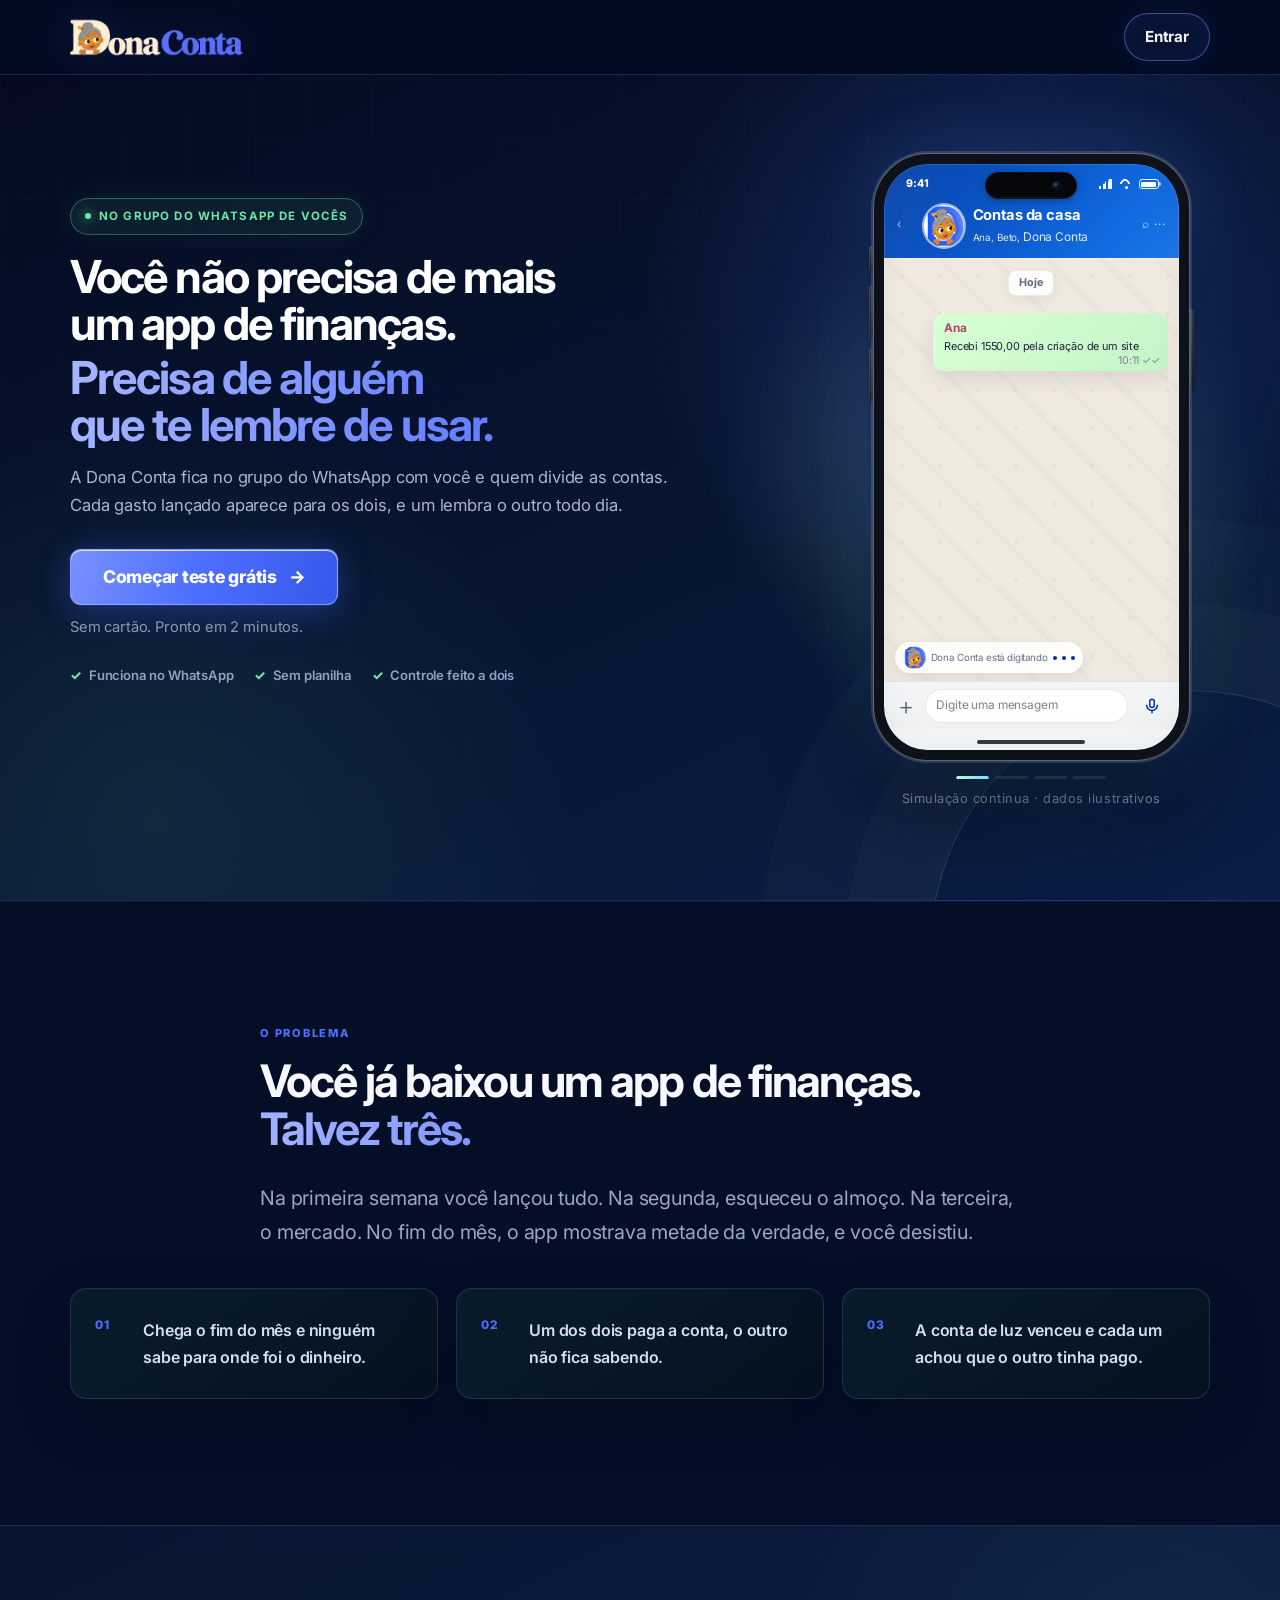
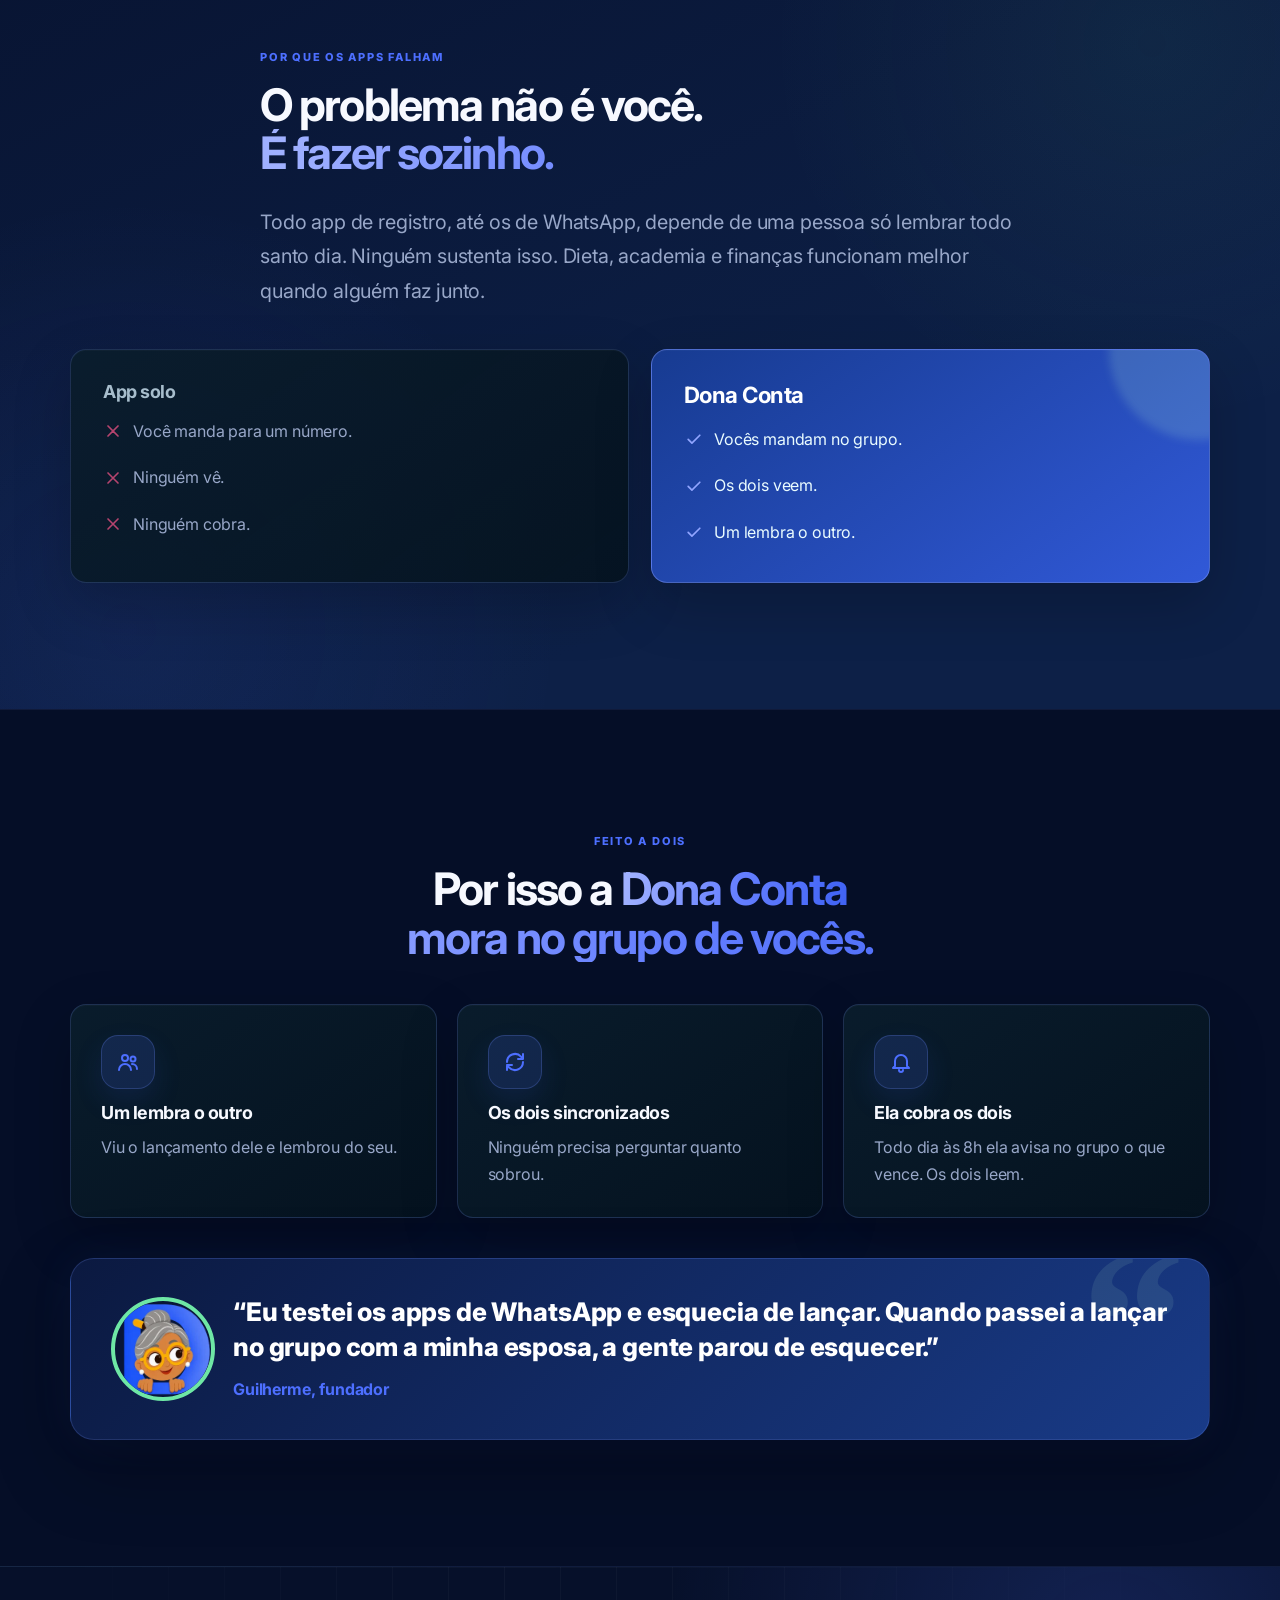
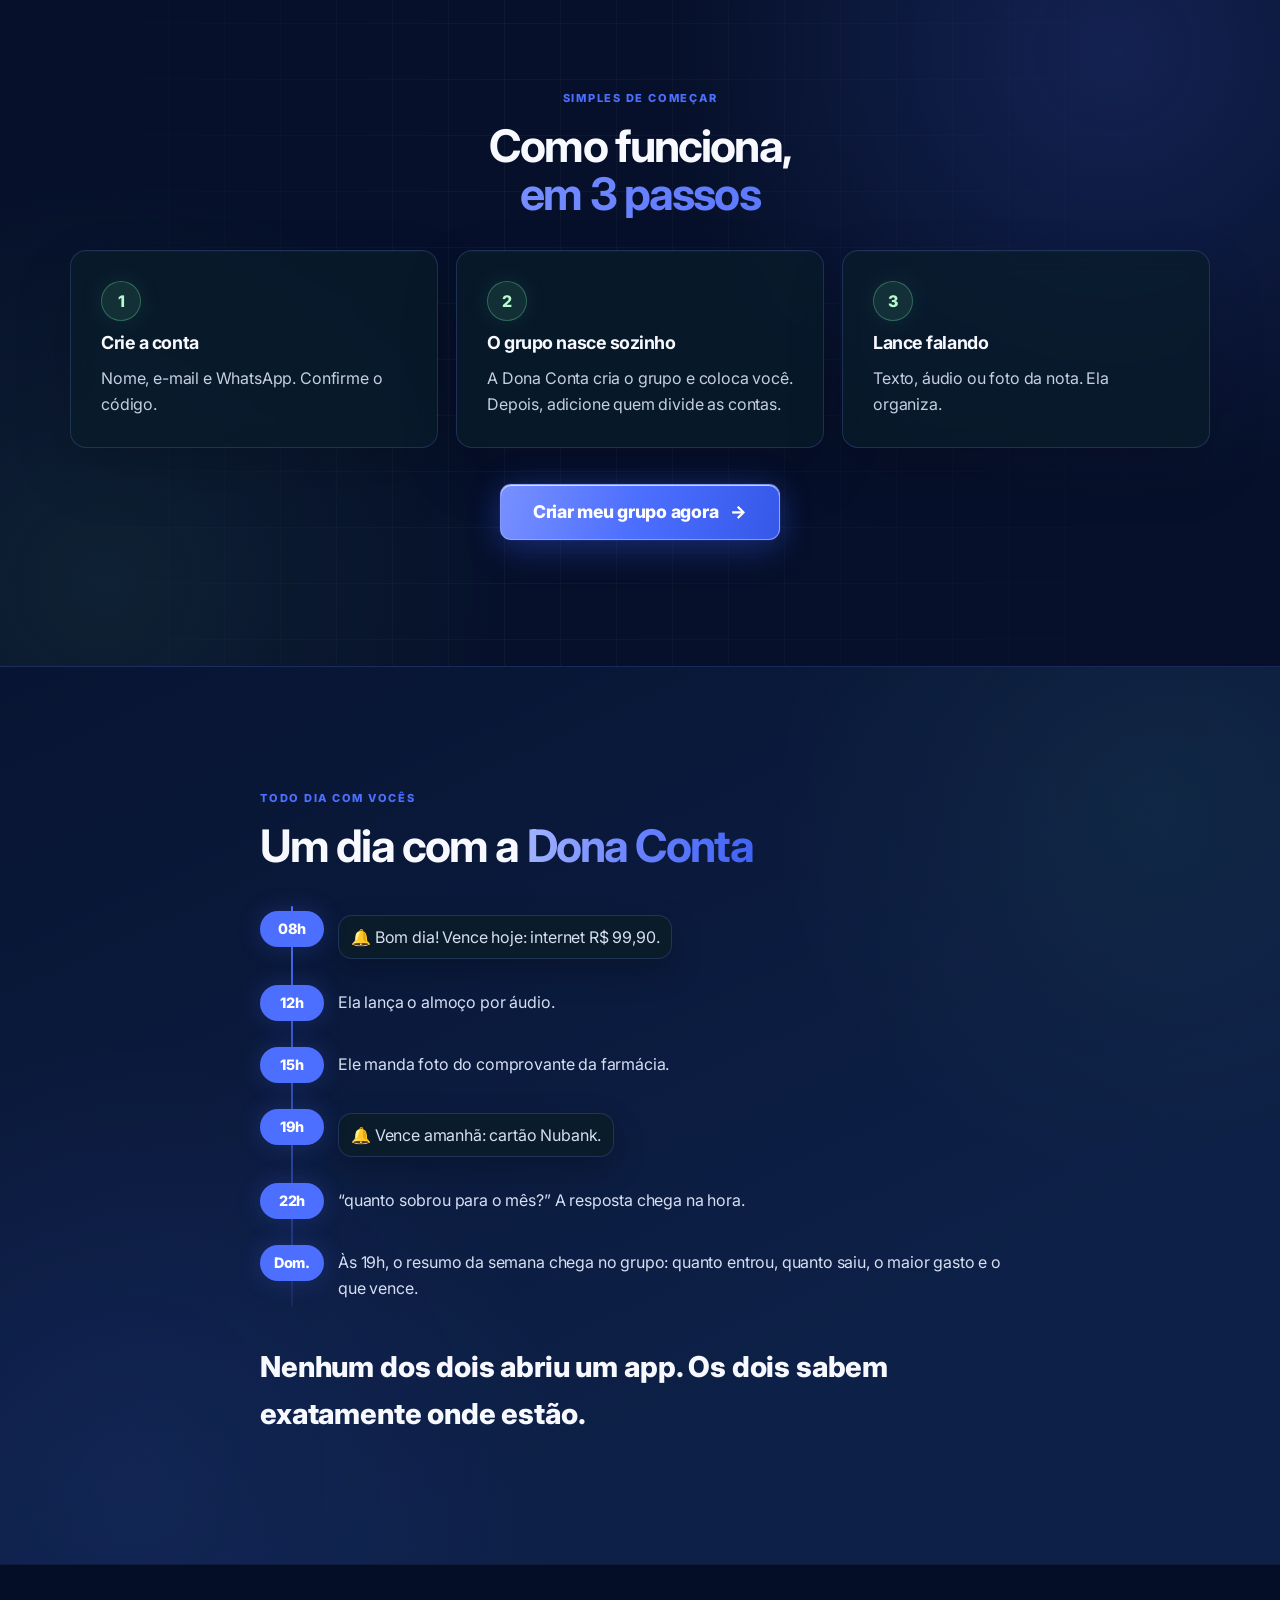
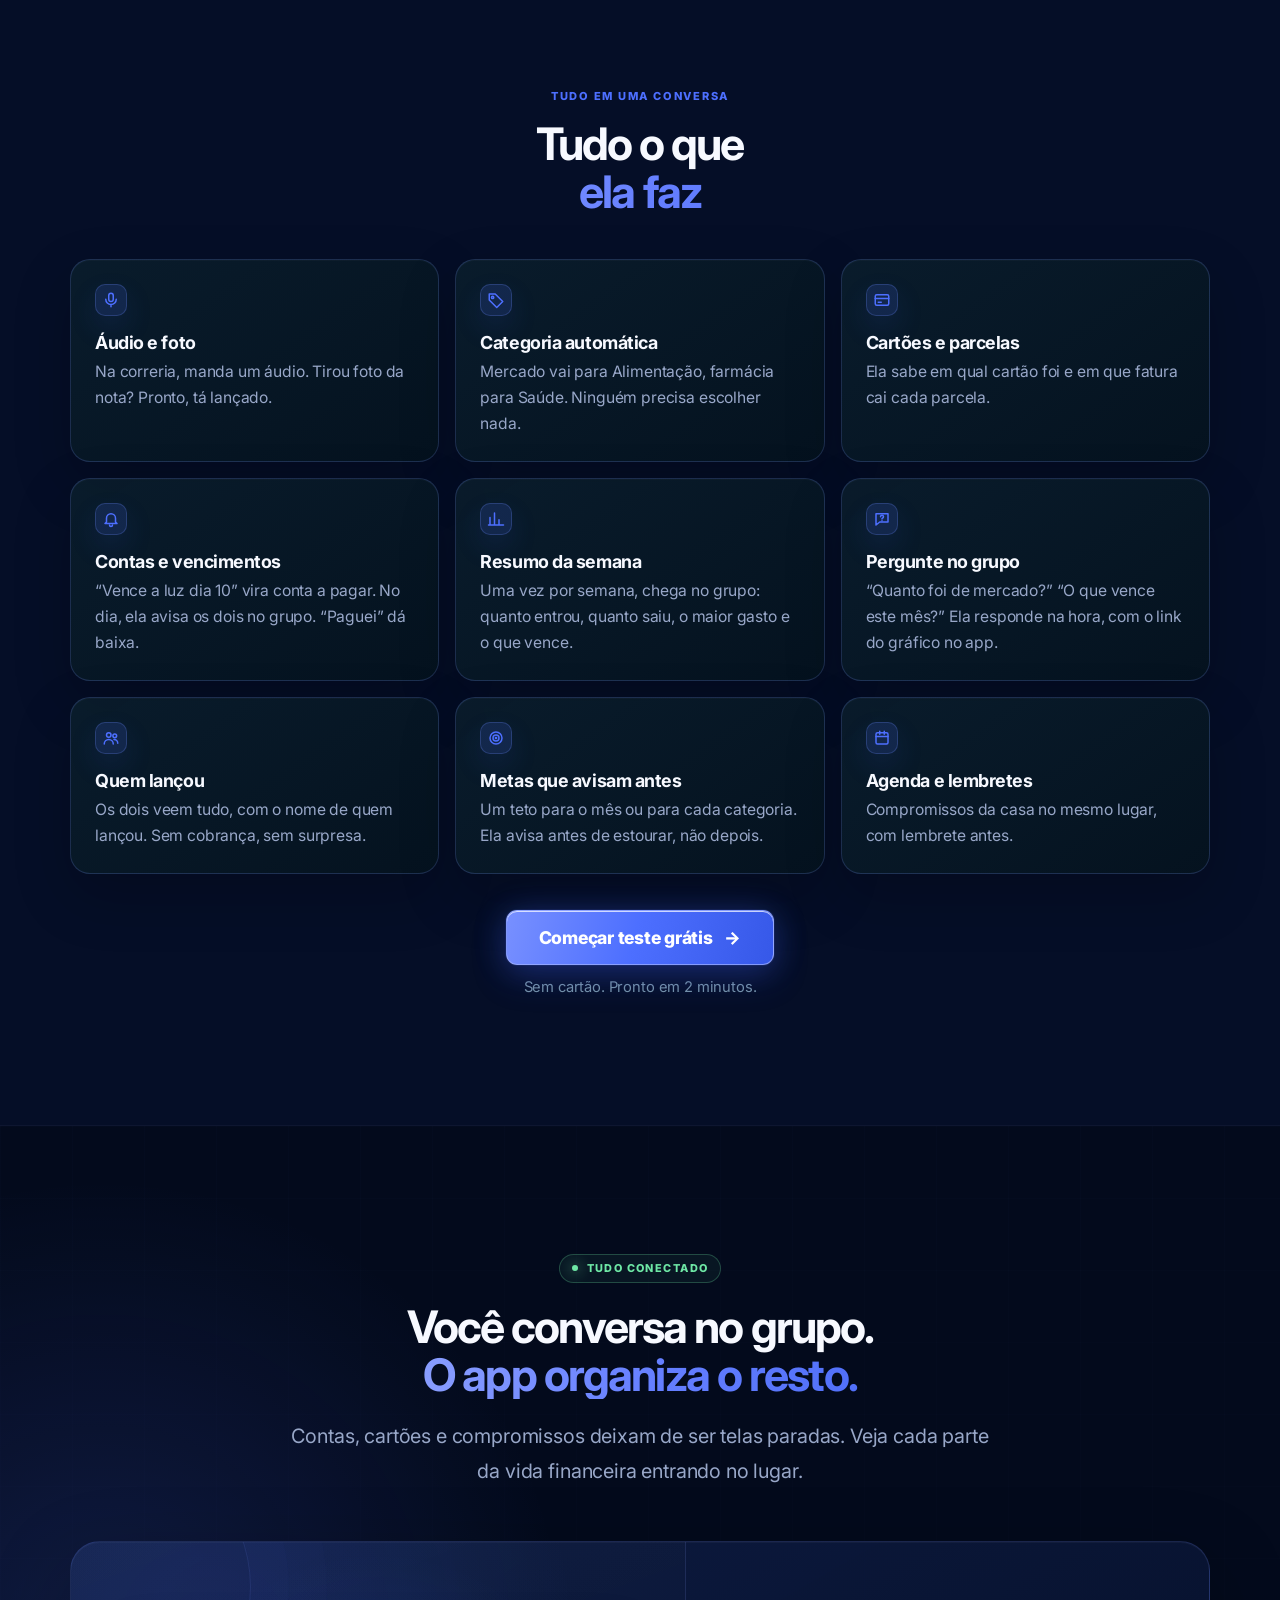
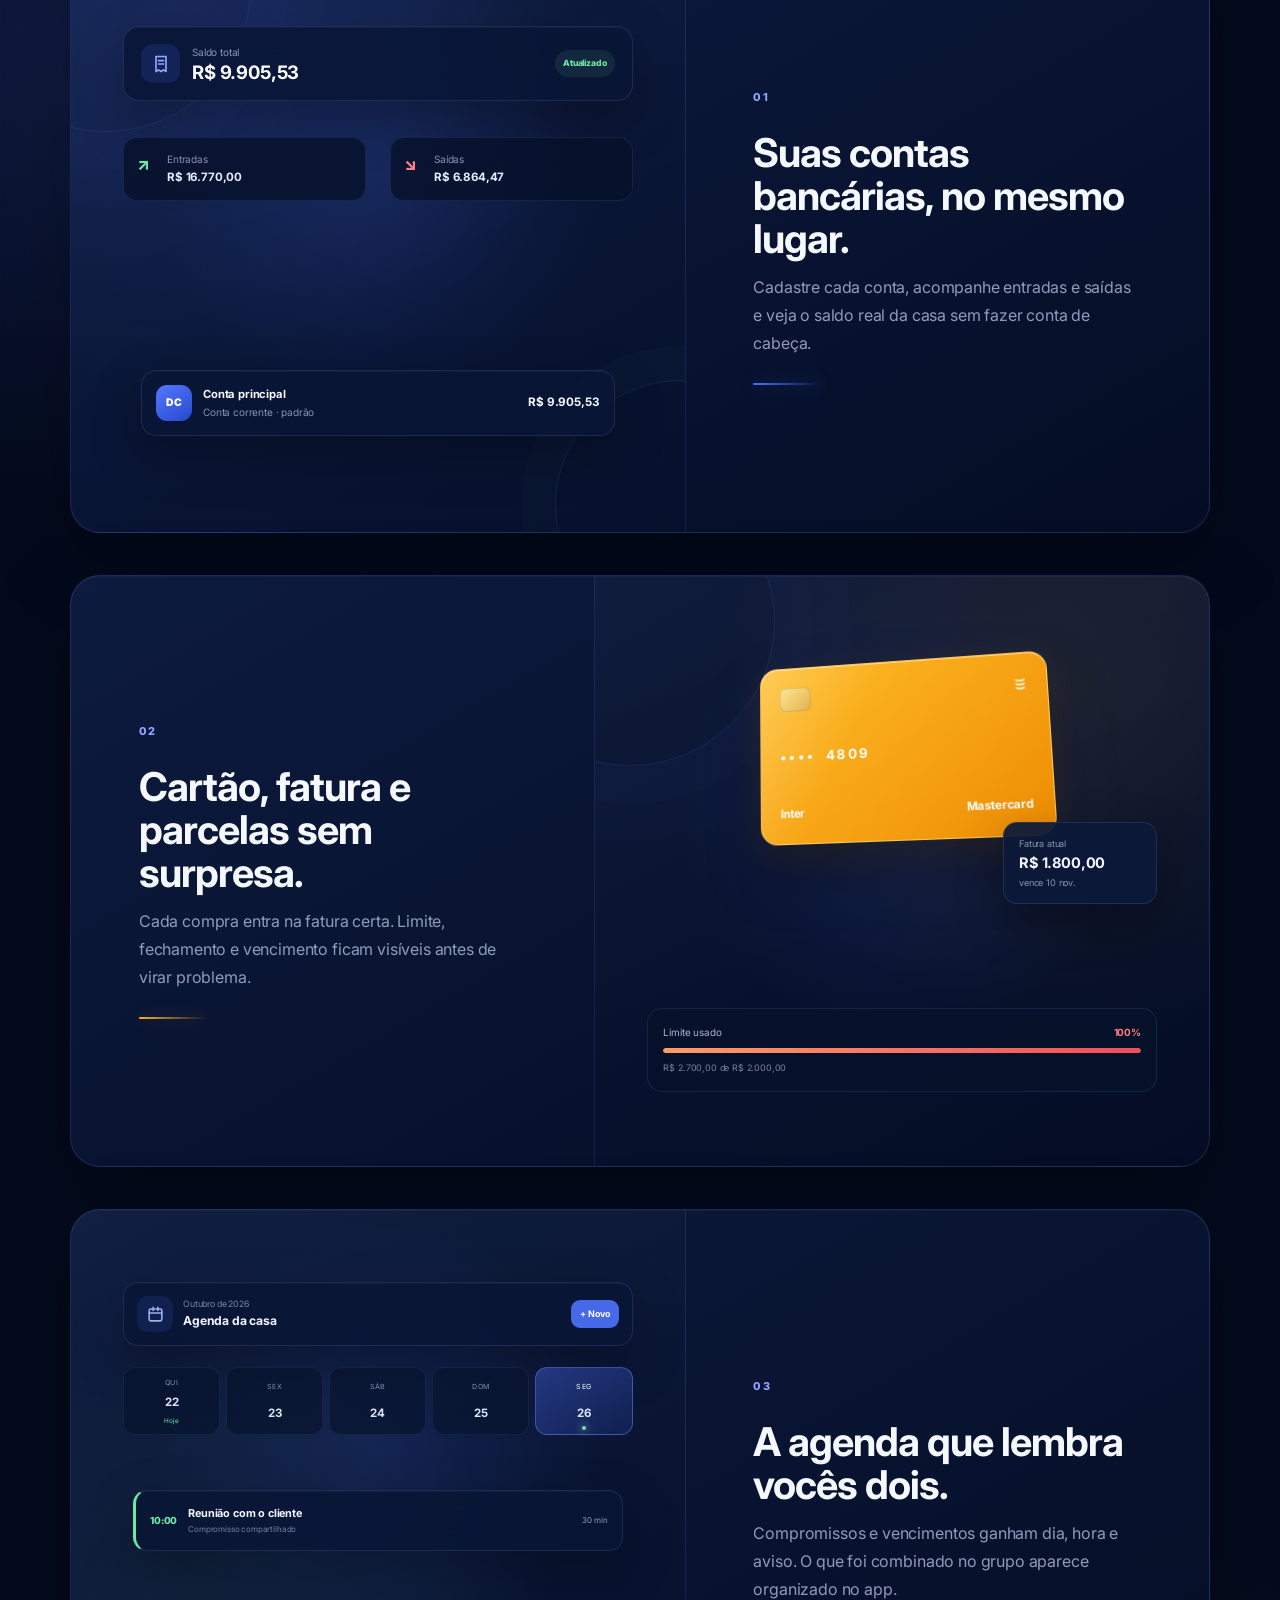
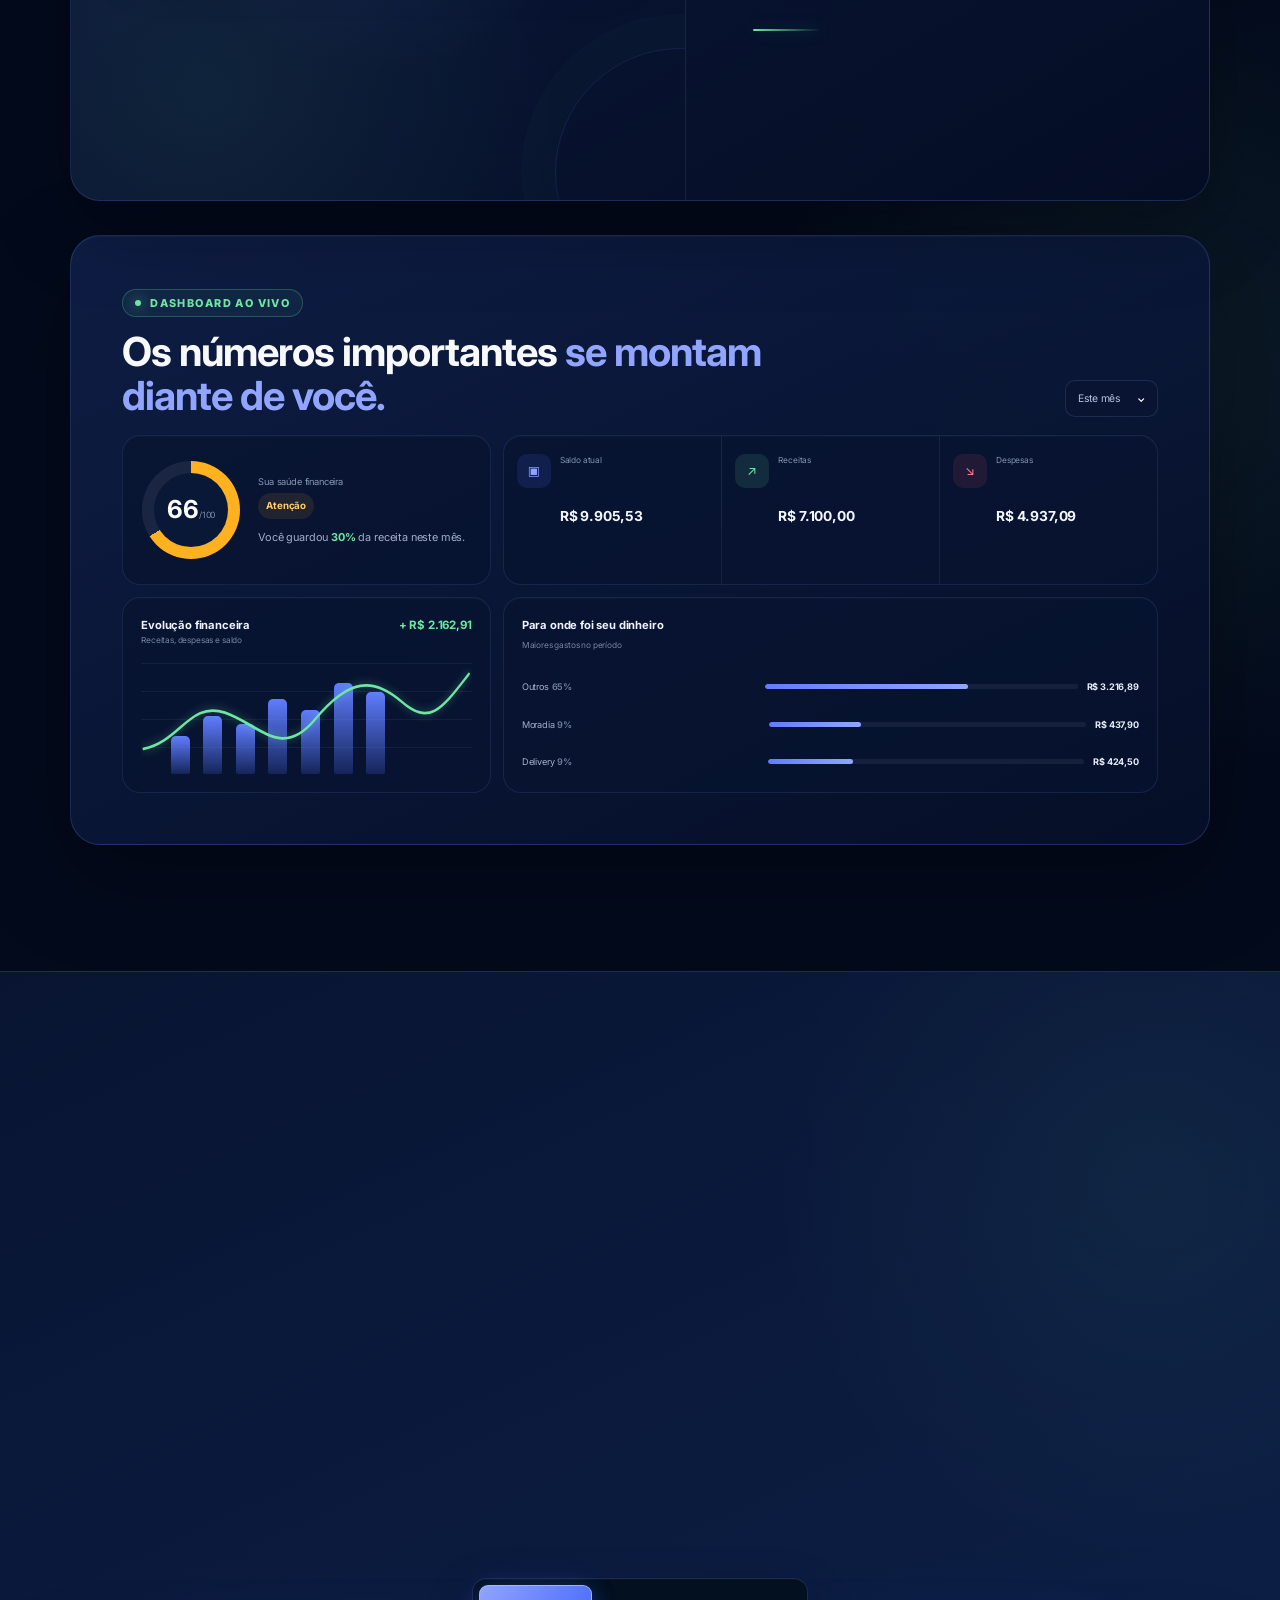
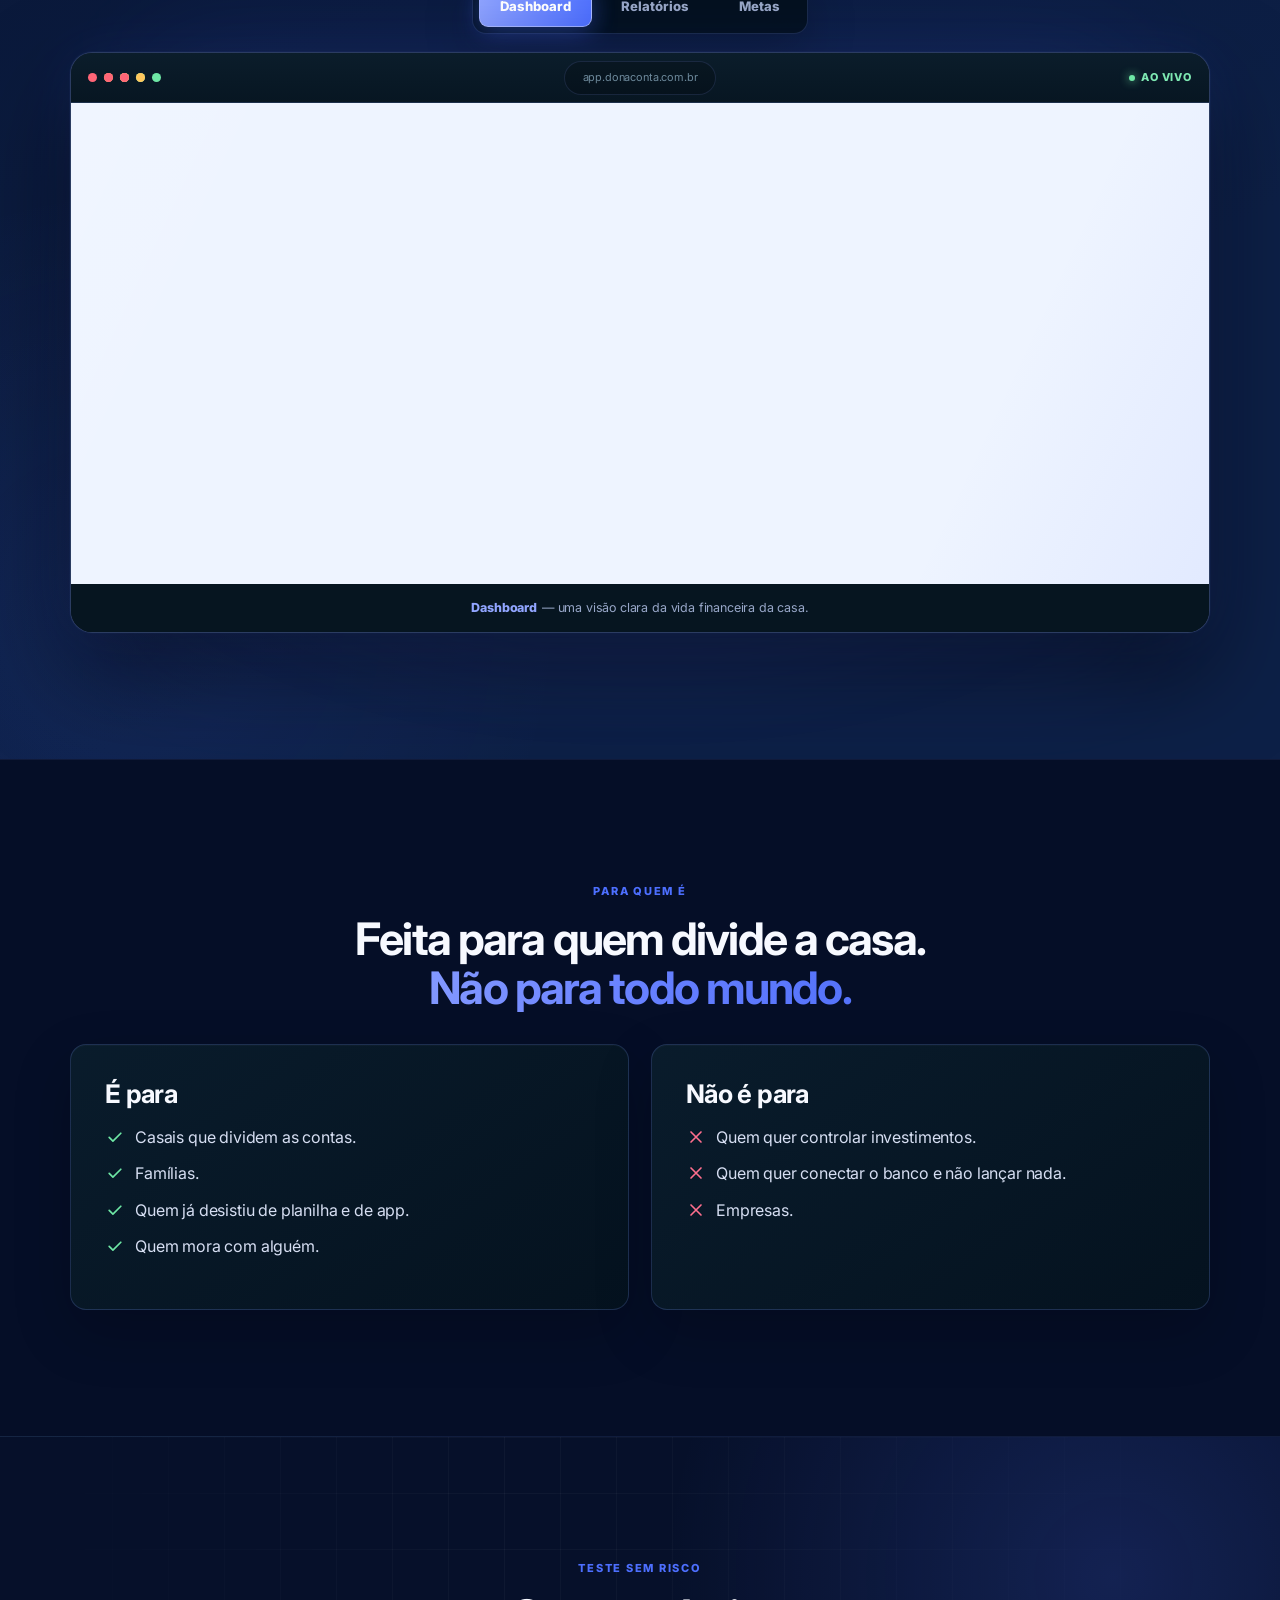
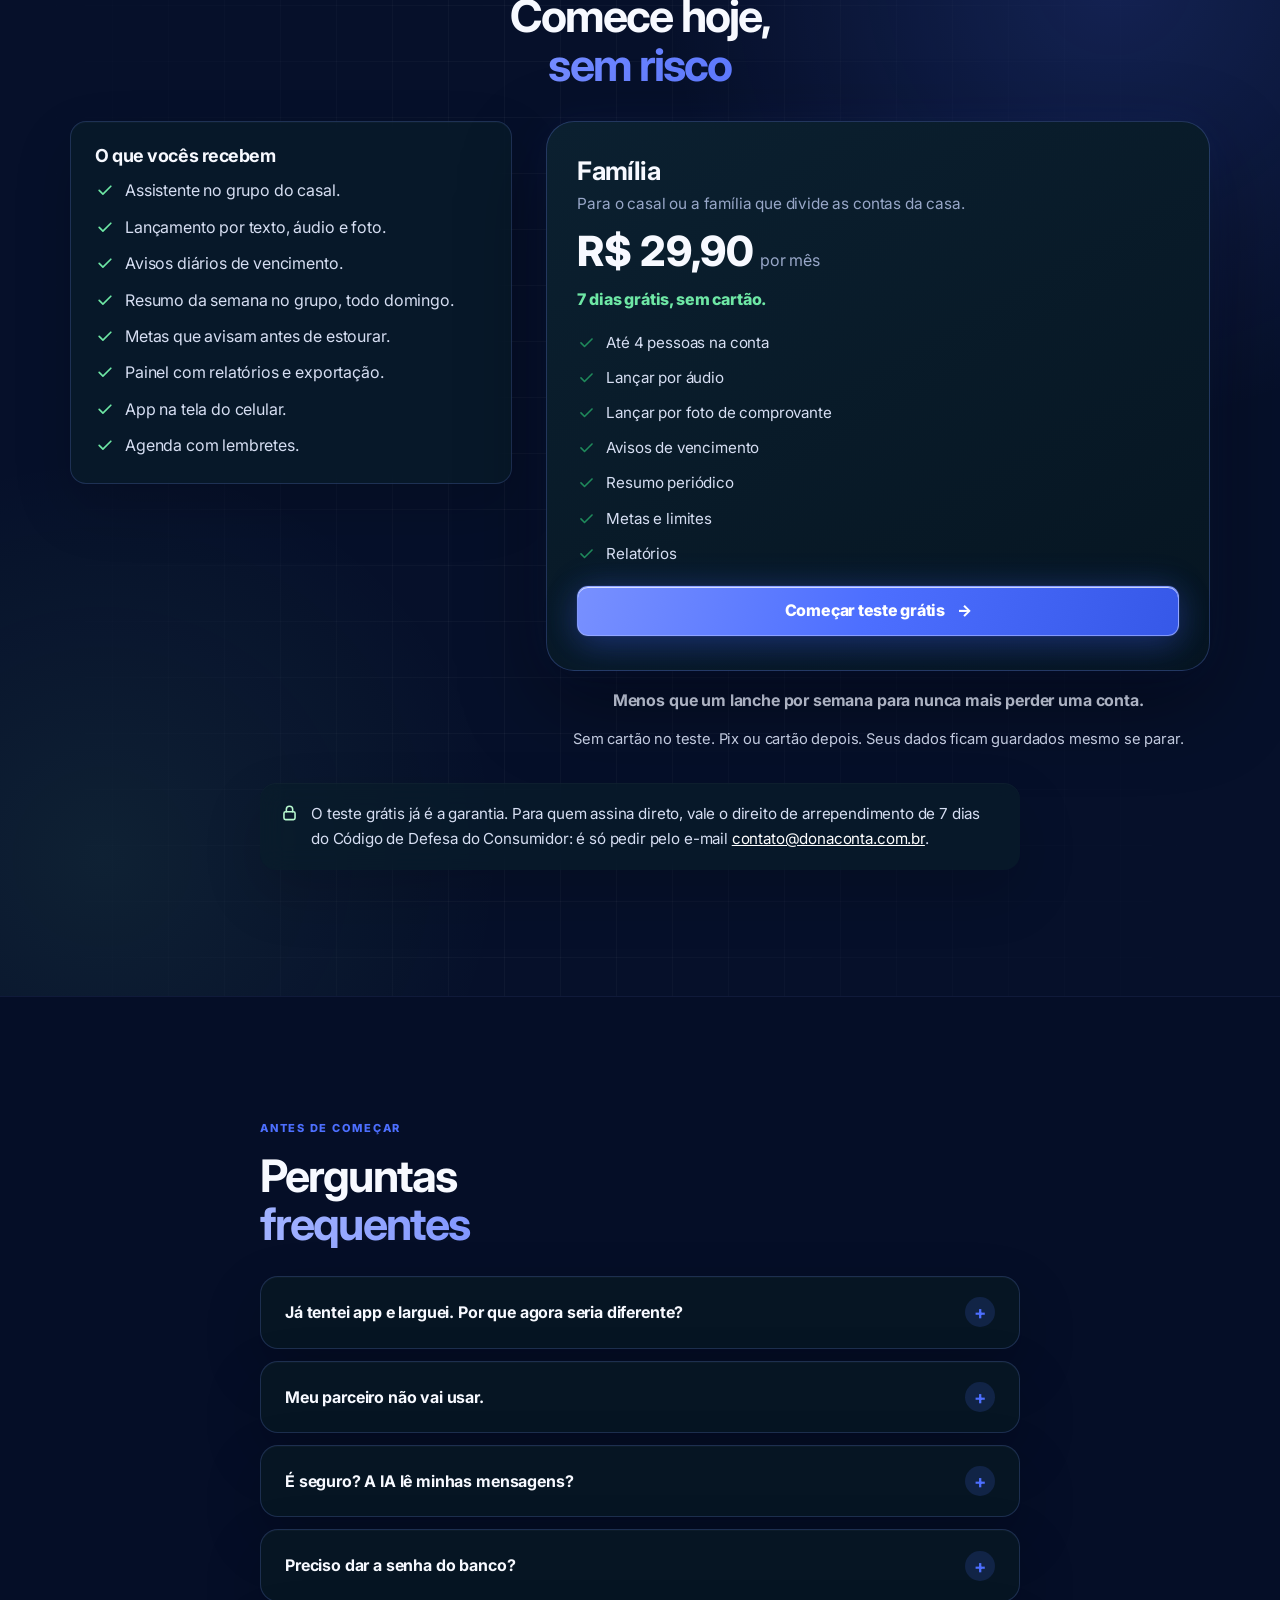
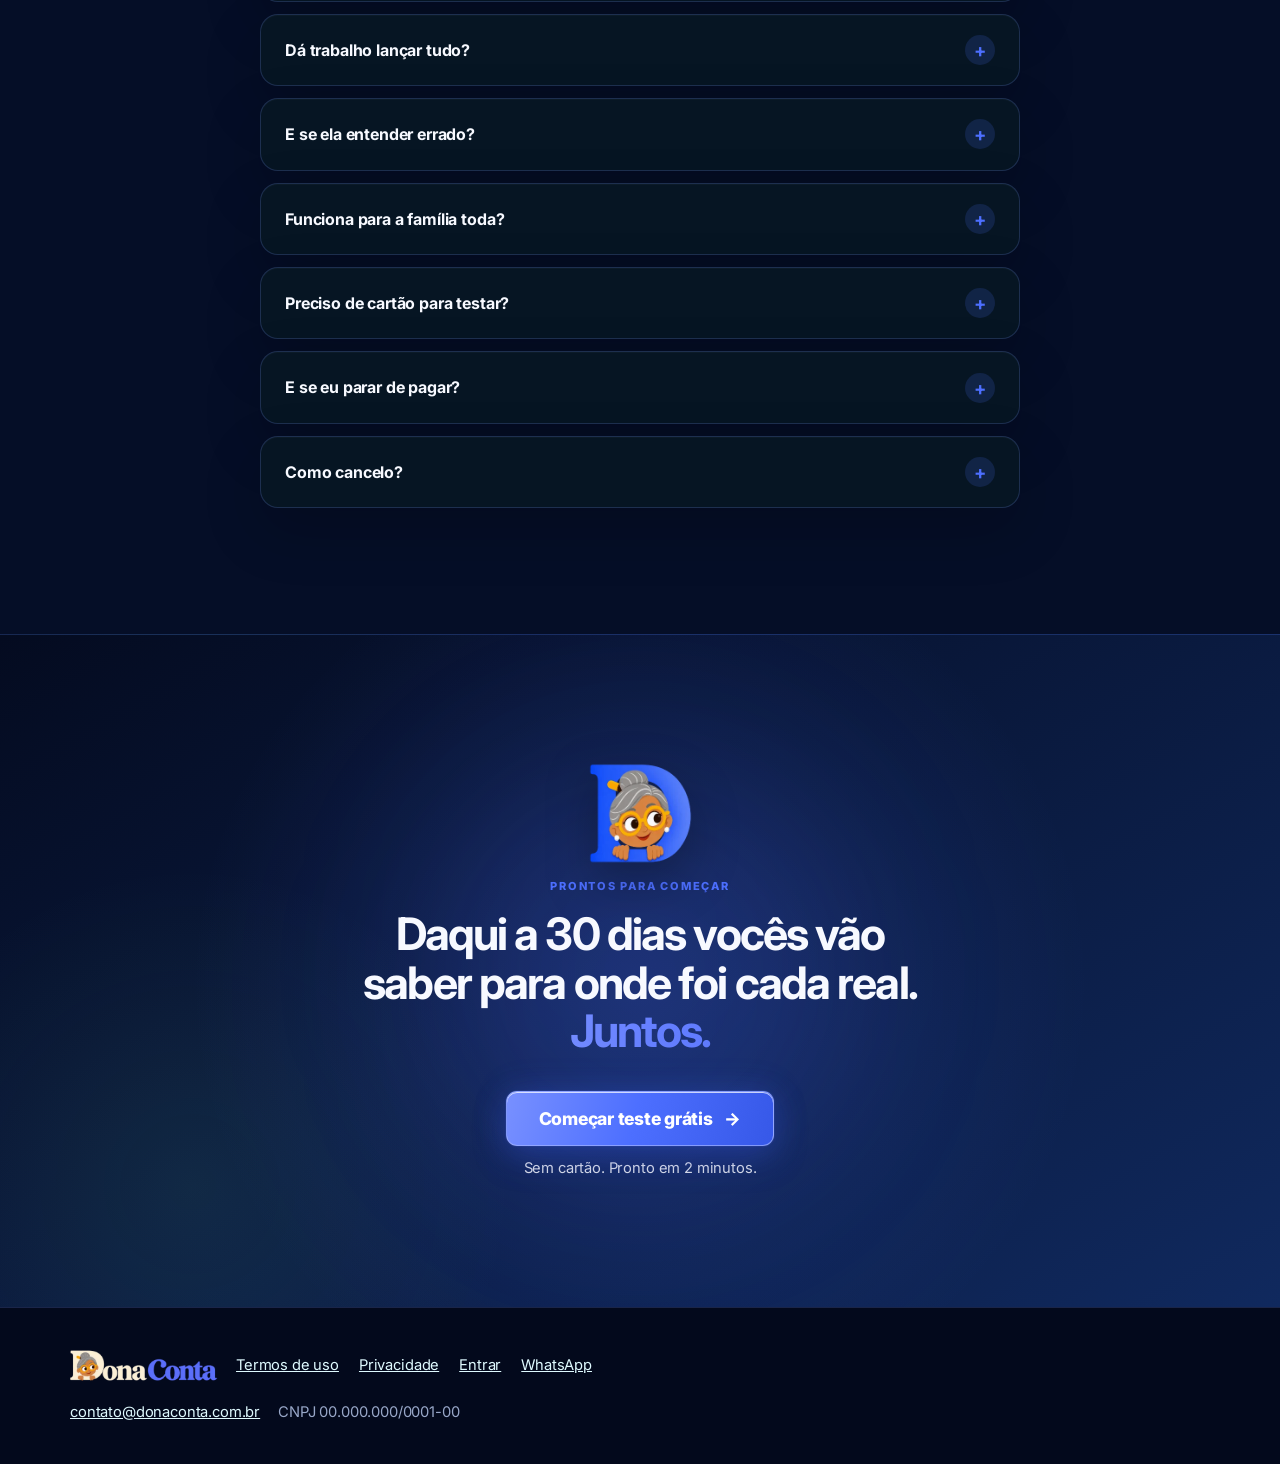
==== commit 3e3eef96: "copy: título no "Para quem é" e recursos enxutos A seção "É para / Não é para" ganha rótulo e título" ====
--- a/index.html
+++ b/index.html
@@ -31,7 +31,7 @@
   <link rel="preconnect" href="https://fonts.googleapis.com">
   <link rel="preconnect" href="https://fonts.gstatic.com" crossorigin>
   <link rel="stylesheet" href="https://fonts.googleapis.com/css2?family=Fraunces:opsz,wght@72,800&family=Inter:wght@400;500;600;700;800&display=swap">
-  <link rel="stylesheet" href="css/estilo.css?v=20261022-14">
+  <link rel="stylesheet" href="css/estilo.css?v=20261026-2">
 
   <script src="config.js"></script>
   <script src="js/pagina.js?v=20261022-9" defer></script>
@@ -366,16 +366,13 @@
         <h2 class="centro">Tudo o que <span class="titulo-destaque">ela faz</span></h2>
         <div class="recursos">
           <article class="recurso"><svg class="i" aria-hidden="true"><use href="#i-mic"/></svg><h3>Áudio e foto</h3><p>Na correria, manda um áudio. Tirou foto da nota? Pronto, tá lançado.</p></article>
-          <article class="recurso"><svg class="i" aria-hidden="true"><use href="#i-etiqueta"/></svg><h3>Categoria sozinha</h3><p>Mercado vai para Alimentação sem você pensar.</p></article>
+          <article class="recurso"><svg class="i" aria-hidden="true"><use href="#i-etiqueta"/></svg><h3>Categoria automática</h3><p>Mercado vai para Alimentação, farmácia para Saúde. Ninguém precisa escolher nada.</p></article>
           <article class="recurso"><svg class="i" aria-hidden="true"><use href="#i-cartao"/></svg><h3>Cartões e parcelas</h3><p>Ela sabe em qual cartão foi e em que fatura cai cada parcela.</p></article>
-          <article class="recurso"><svg class="i" aria-hidden="true"><use href="#i-conta"/></svg><h3>Contas a pagar</h3><p>“Vence a luz dia 10” vira conta em aberto. “Paguei” dá baixa. Nenhuma conta esquecida.</p></article>
-          <article class="recurso"><svg class="i" aria-hidden="true"><use href="#i-sino"/></svg><h3>Aviso de vencimento</h3><p>Todo dia de manhã ela avisa os dois no grupo o que vence.</p></article>
-          <article class="recurso"><svg class="i" aria-hidden="true"><use href="#i-resumo"/></svg><h3>Resumo de domingo</h3><p>Todo domingo, o resumo da semana chega no grupo para os dois.</p></article>
-          <article class="recurso"><svg class="i" aria-hidden="true"><use href="#i-pergunta"/></svg><h3>Perguntas</h3><p>Pergunte como perguntaria ao seu parceiro: “quanto gastei com mercado?”</p></article>
-          <article class="recurso"><svg class="i" aria-hidden="true"><use href="#i-link"/></svg><h3>Link para o gráfico</h3><p>Quer ver mais? A resposta já vem com o link do gráfico no app.</p></article>
+          <article class="recurso"><svg class="i" aria-hidden="true"><use href="#i-sino"/></svg><h3>Contas e vencimentos</h3><p>“Vence a luz dia 10” vira conta a pagar. No dia, ela avisa os dois no grupo. “Paguei” dá baixa.</p></article>
+          <article class="recurso"><svg class="i" aria-hidden="true"><use href="#i-resumo"/></svg><h3>Resumo da semana</h3><p>Uma vez por semana, chega no grupo: quanto entrou, quanto saiu, o maior gasto e o que vence.</p></article>
+          <article class="recurso"><svg class="i" aria-hidden="true"><use href="#i-pergunta"/></svg><h3>Pergunte no grupo</h3><p>“Quanto foi de mercado?” “O que vence este mês?” Ela responde na hora, com o link do gráfico no app.</p></article>
           <article class="recurso"><svg class="i" aria-hidden="true"><use href="#i-pessoas"/></svg><h3>Quem lançou</h3><p>Os dois veem tudo, com o nome de quem lançou. Sem cobrança, sem surpresa.</p></article>
-          <article class="recurso"><svg class="i" aria-hidden="true"><use href="#i-editar"/></svg><h3>Corrigir falando</h3><p>Errou? Fala “o almoço foi 32” que ela corrige.</p></article>
-          <article class="recurso"><svg class="i" aria-hidden="true"><use href="#i-meta"/></svg><h3>Metas que avisam antes</h3><p>Ela avisa antes de estourar, não depois.</p></article>
+          <article class="recurso"><svg class="i" aria-hidden="true"><use href="#i-meta"/></svg><h3>Metas que avisam antes</h3><p>Um teto para o mês ou para cada categoria. Ela avisa antes de estourar, não depois.</p></article>
           <article class="recurso"><svg class="i" aria-hidden="true"><use href="#i-agenda"/></svg><h3>Agenda e lembretes</h3><p>Compromissos da casa no mesmo lugar, com lembrete antes.</p></article>
         </div>
         <div class="cta cta--centro">
@@ -538,9 +535,10 @@
     <!-- ============ 10. PARA QUEM É / NÃO É ============ -->
     <section class="secao" id="para-quem">
       <div class="caixa">
+        <h2 class="centro">Feita para quem divide a casa. <span class="titulo-destaque">Não para todo mundo.</span></h2>
         <div class="para-quem">
           <div class="para-quem__lado">
-            <h2>É <span class="titulo-destaque">para</span></h2>
+            <h3>É para</h3>
             <ul class="lista-check">
               <li><svg class="i" aria-hidden="true"><use href="#i-check"/></svg>Casais que dividem as contas.</li>
               <li><svg class="i" aria-hidden="true"><use href="#i-check"/></svg>Famílias.</li>
@@ -549,7 +547,7 @@
             </ul>
           </div>
           <div class="para-quem__lado para-quem__lado--nao">
-            <h2>Não é <span class="titulo-destaque">para</span></h2>
+            <h3>Não é para</h3>
             <ul class="lista-x">
               <li><svg class="i" aria-hidden="true"><use href="#i-x"/></svg>Quem quer controlar investimentos.</li>
               <li><svg class="i" aria-hidden="true"><use href="#i-x"/></svg>Quem quer conectar o banco e não lançar nada.</li>
--- a/css/estilo.css
+++ b/css/estilo.css
@@ -179,7 +179,8 @@
 .para-quem { display: grid; gap: 16px; }
 .para-quem__lado { border-radius: var(--raio); padding: 26px; background: var(--creme); }
 .para-quem__lado--nao { background: #fff; border: 2px dashed #d9d2c2; }
-.para-quem h2 { font-size: 1.6rem; }
+.para-quem { margin-top: 32px; }
+.para-quem h3 { font-size: 1.6rem; }
 
 /* ---------- Oferta ---------- */
 .oferta { display: grid; gap: 24px; margin-top: 32px; align-items: start; }
@@ -595,6 +596,11 @@
   .hero .cta { align-items: center; }
   .hero__provas { justify-content: center; }
   .celular { margin-top: 12px; }
+}
+
+/* Com 2 colunas, o último recurso de uma lista ímpar ocupa a linha toda. */
+@media (min-width: 640px) and (max-width: 899px) {
+  .recurso:last-child:nth-child(odd) { grid-column: 1 / -1; }
 }
 
 @media (max-width: 639px) {
@@ -1360,6 +1366,7 @@
 #um-dia { --rotulo: 'TODO DIA COM VOCÊS'; }
 #recursos { --rotulo: 'TUDO EM UMA CONVERSA'; }
 #painel { --rotulo: 'VISÃO COMPLETA'; }
+#para-quem { --rotulo: 'PARA QUEM É'; }
 #planos { --rotulo: 'TESTE SEM RISCO'; }
 #perguntas { --rotulo: 'ANTES DE COMEÇAR'; }
 #final { --rotulo: 'PRONTOS PARA COMEÇAR'; }
@@ -1371,6 +1378,7 @@
 #um-dia h2::before,
 #recursos h2::before,
 #painel h2::before,
+#para-quem h2::before,
 #planos h2::before,
 #perguntas h2::before,
 #final h2::before {
@@ -1520,7 +1528,7 @@
   box-shadow: inset 0 1px rgba(255,255,255,.035), 0 28px 70px rgba(0,0,0,.32), 0 0 30px rgba(77,111,255,.08);
 }
 .sintomas li::before { color: var(--neon); }
-.pilar h3, .recurso h3, .comparacao h3, .para-quem h2 { color: var(--tinta); }
+.pilar h3, .recurso h3, .comparacao h3, .para-quem h3 { color: var(--tinta); }
 .pilar p, .recurso p { color: var(--texto-suave); }
 .pilar__icone,
 .recurso > .i {
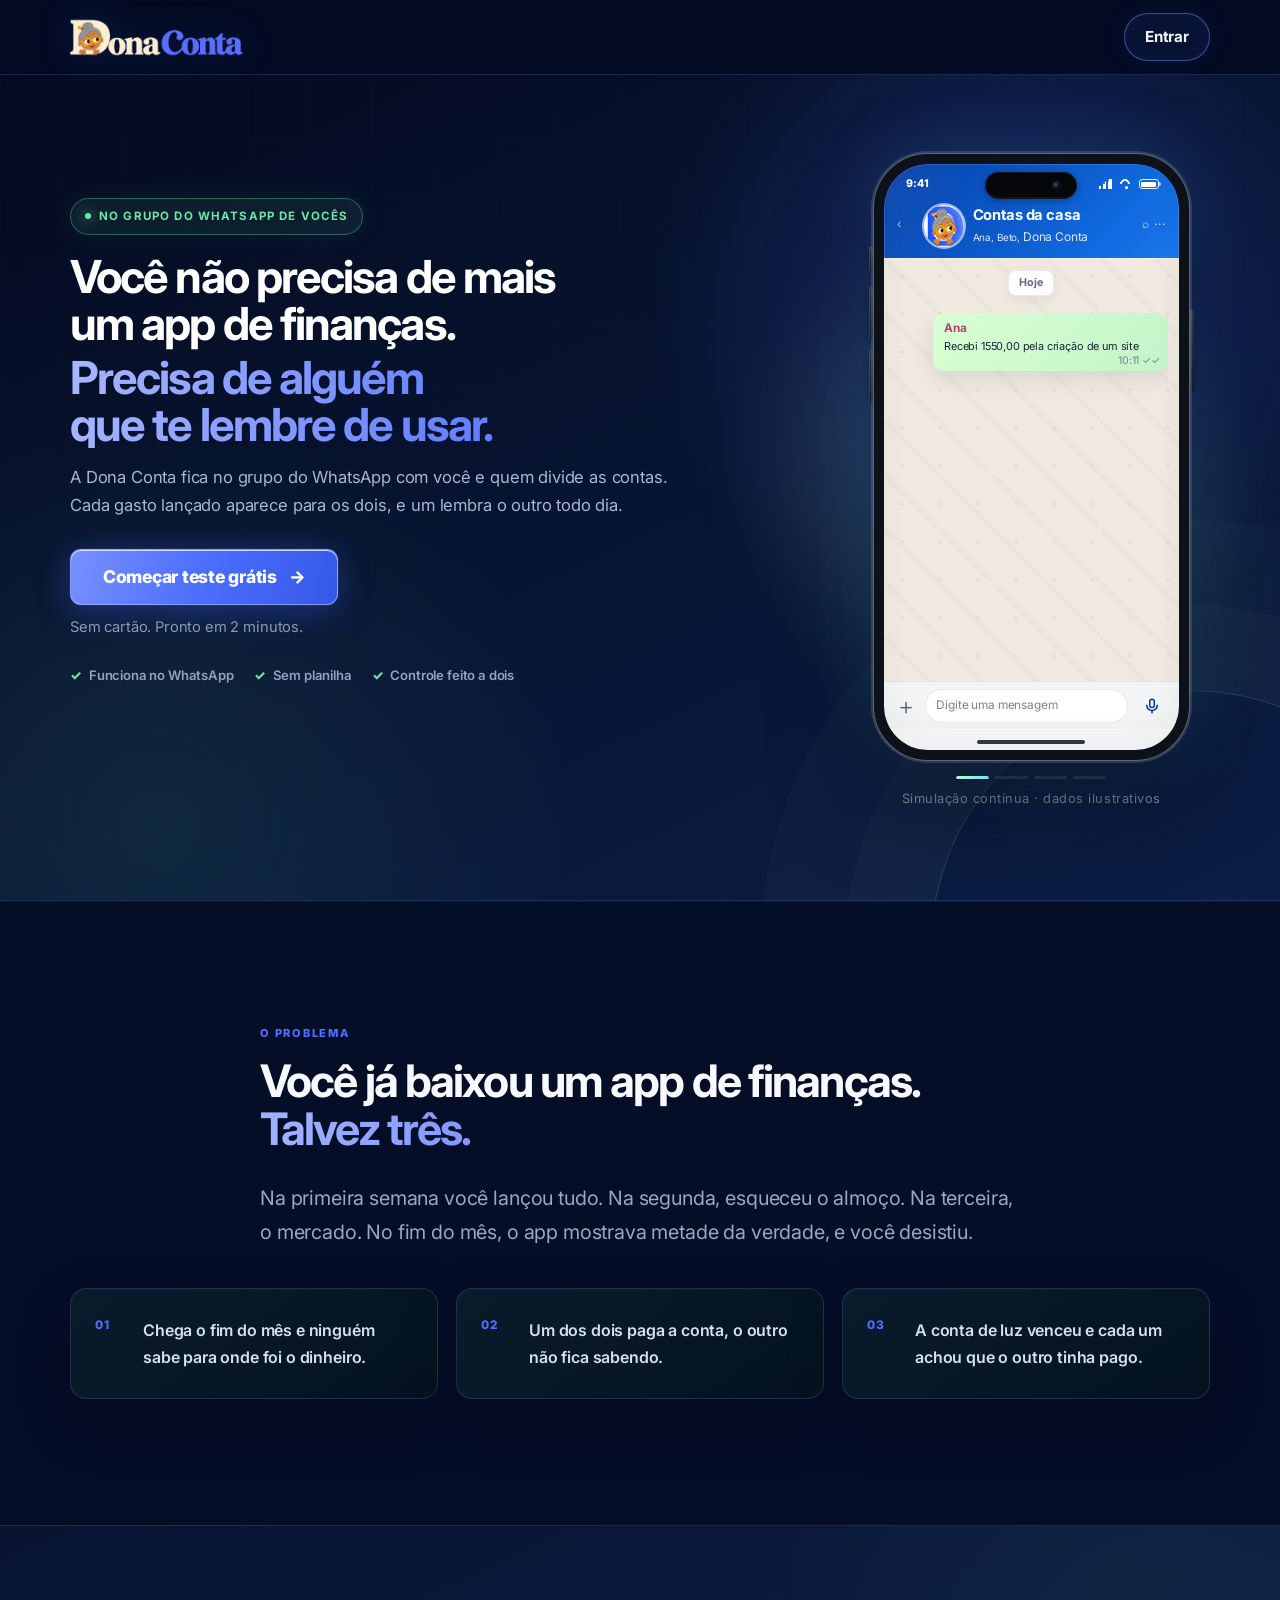
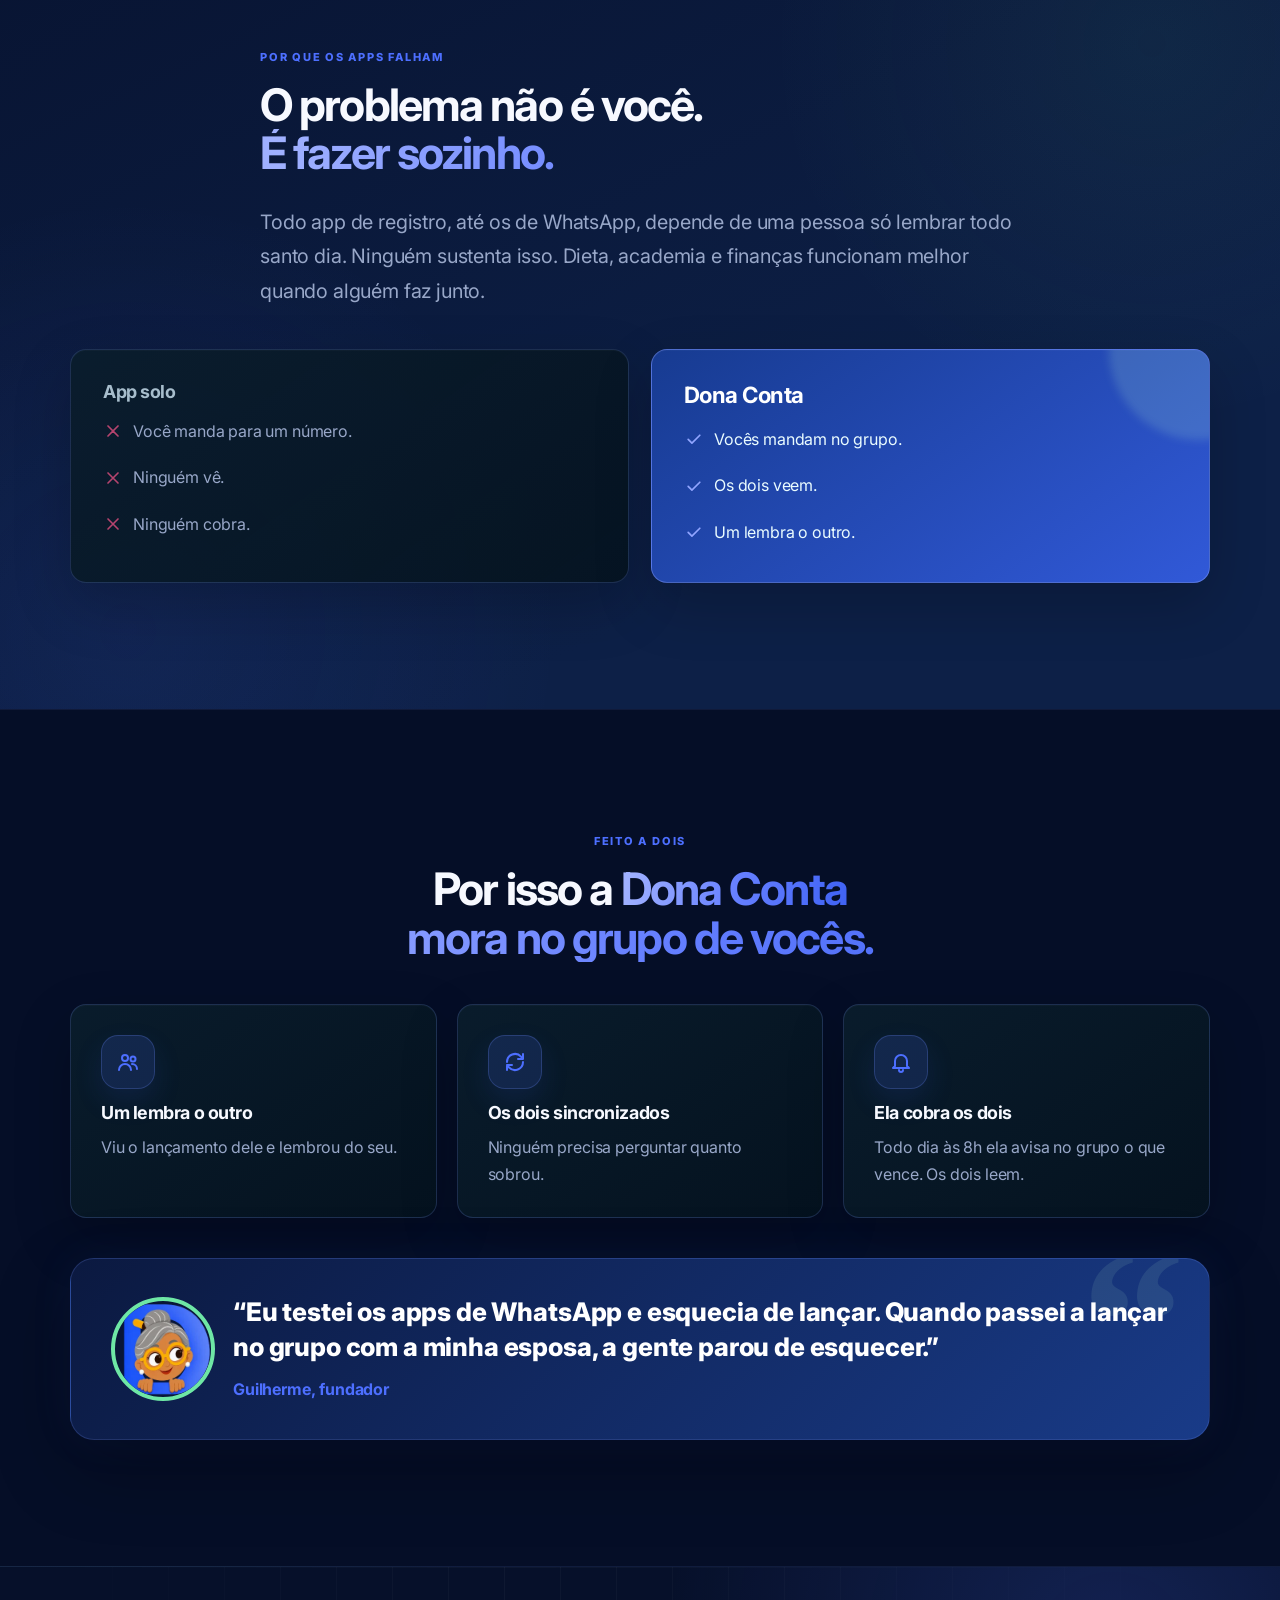
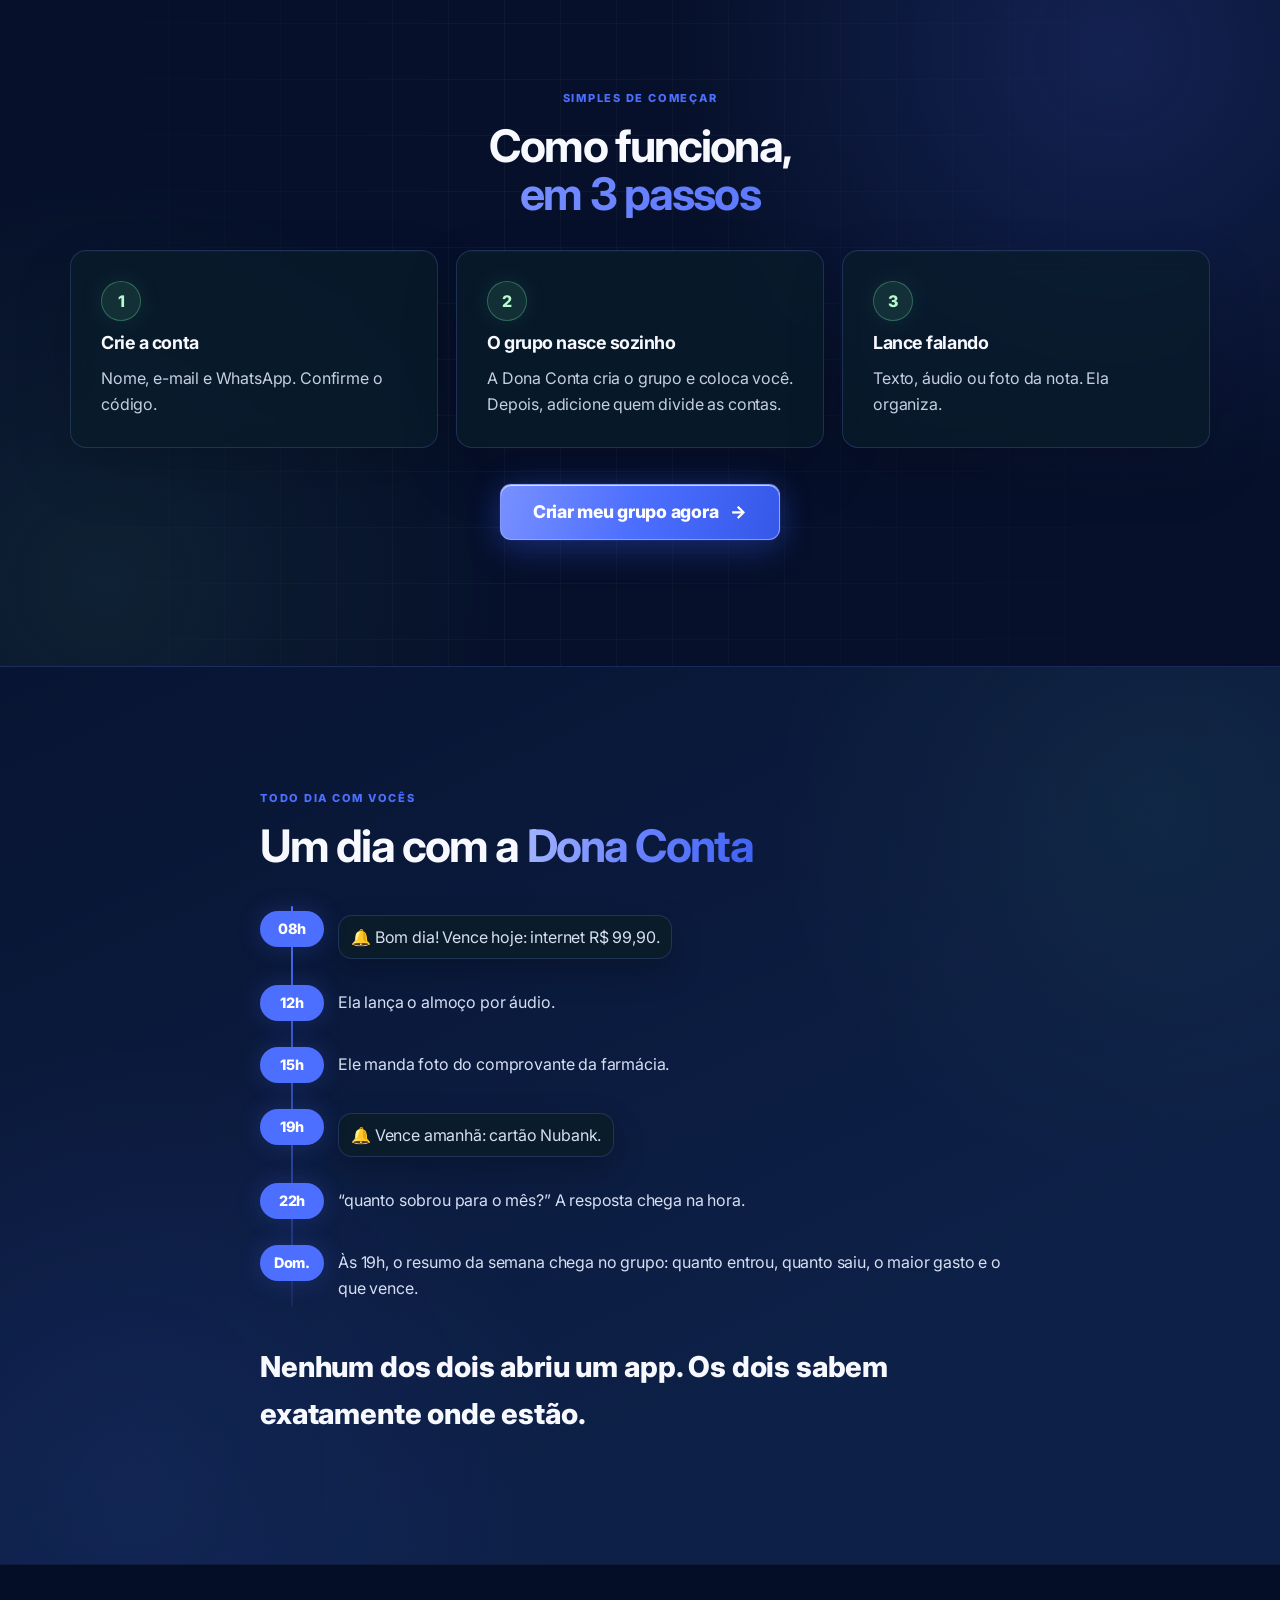
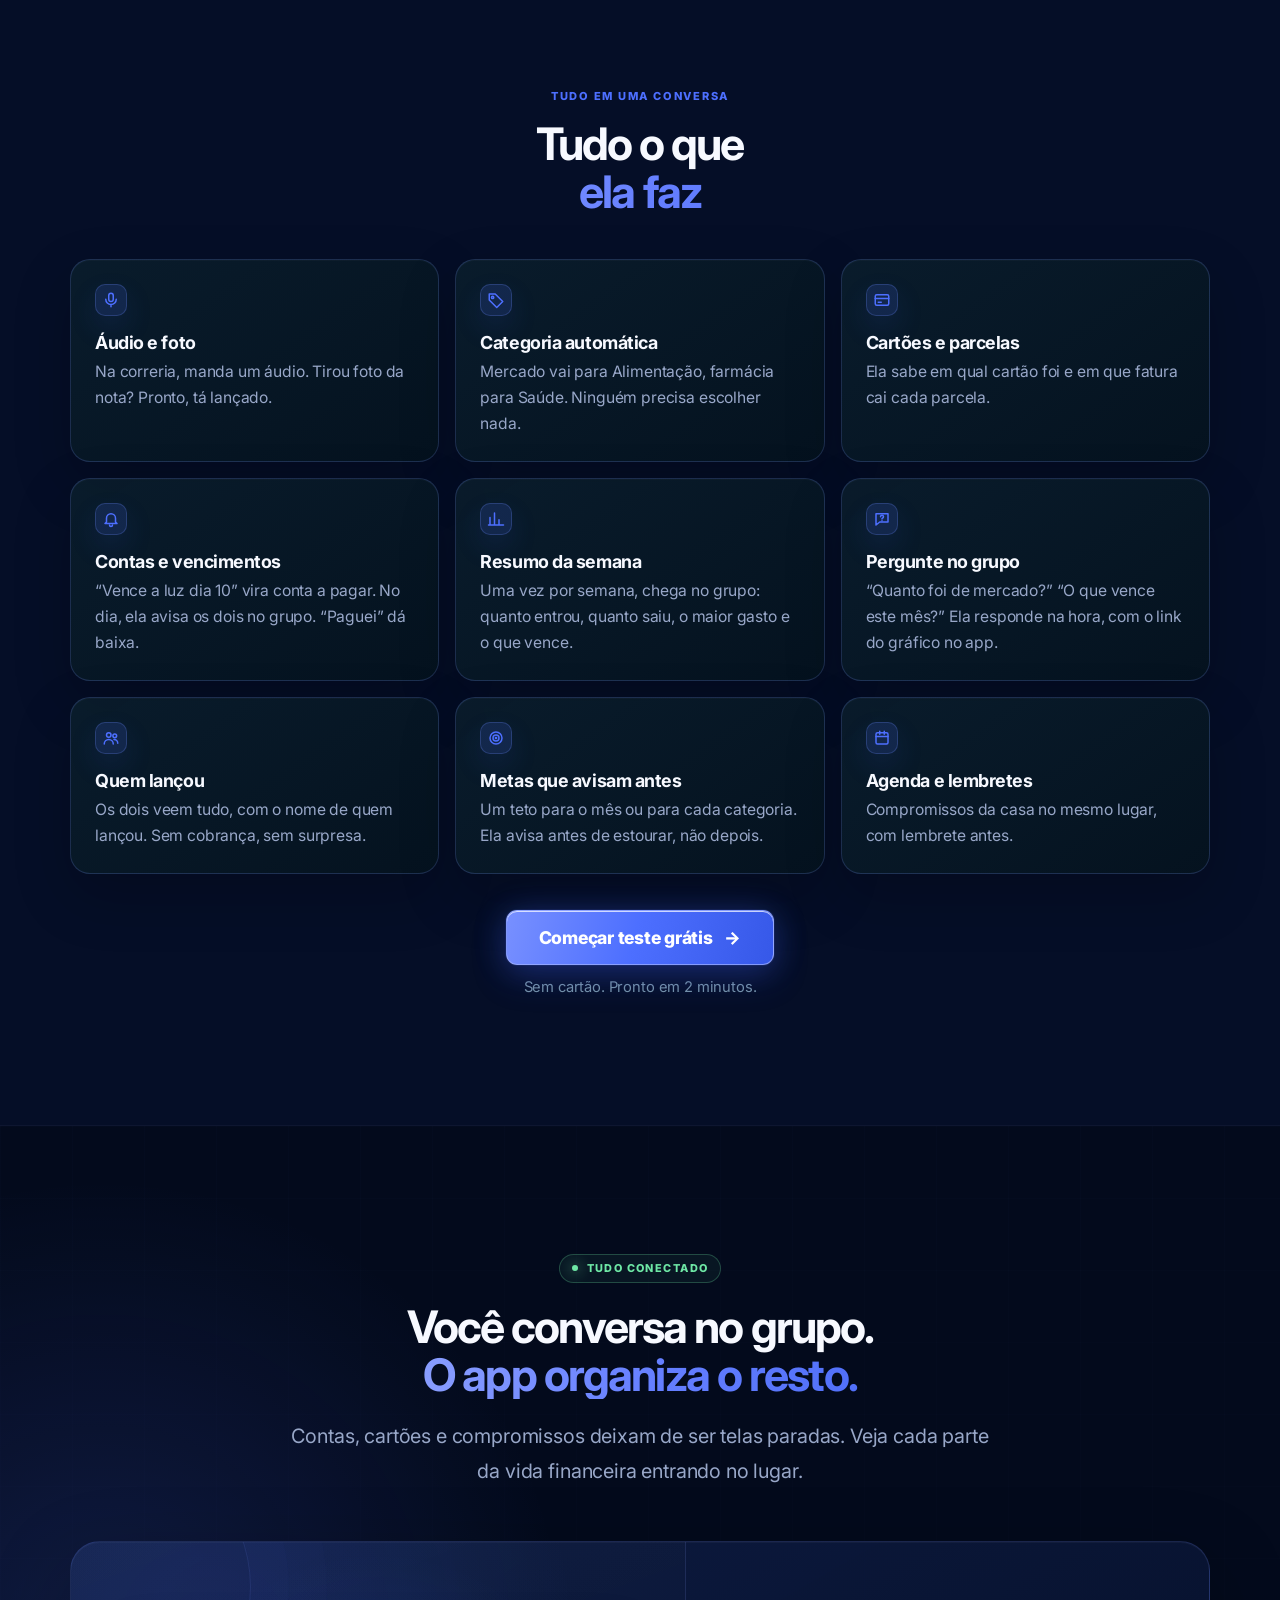
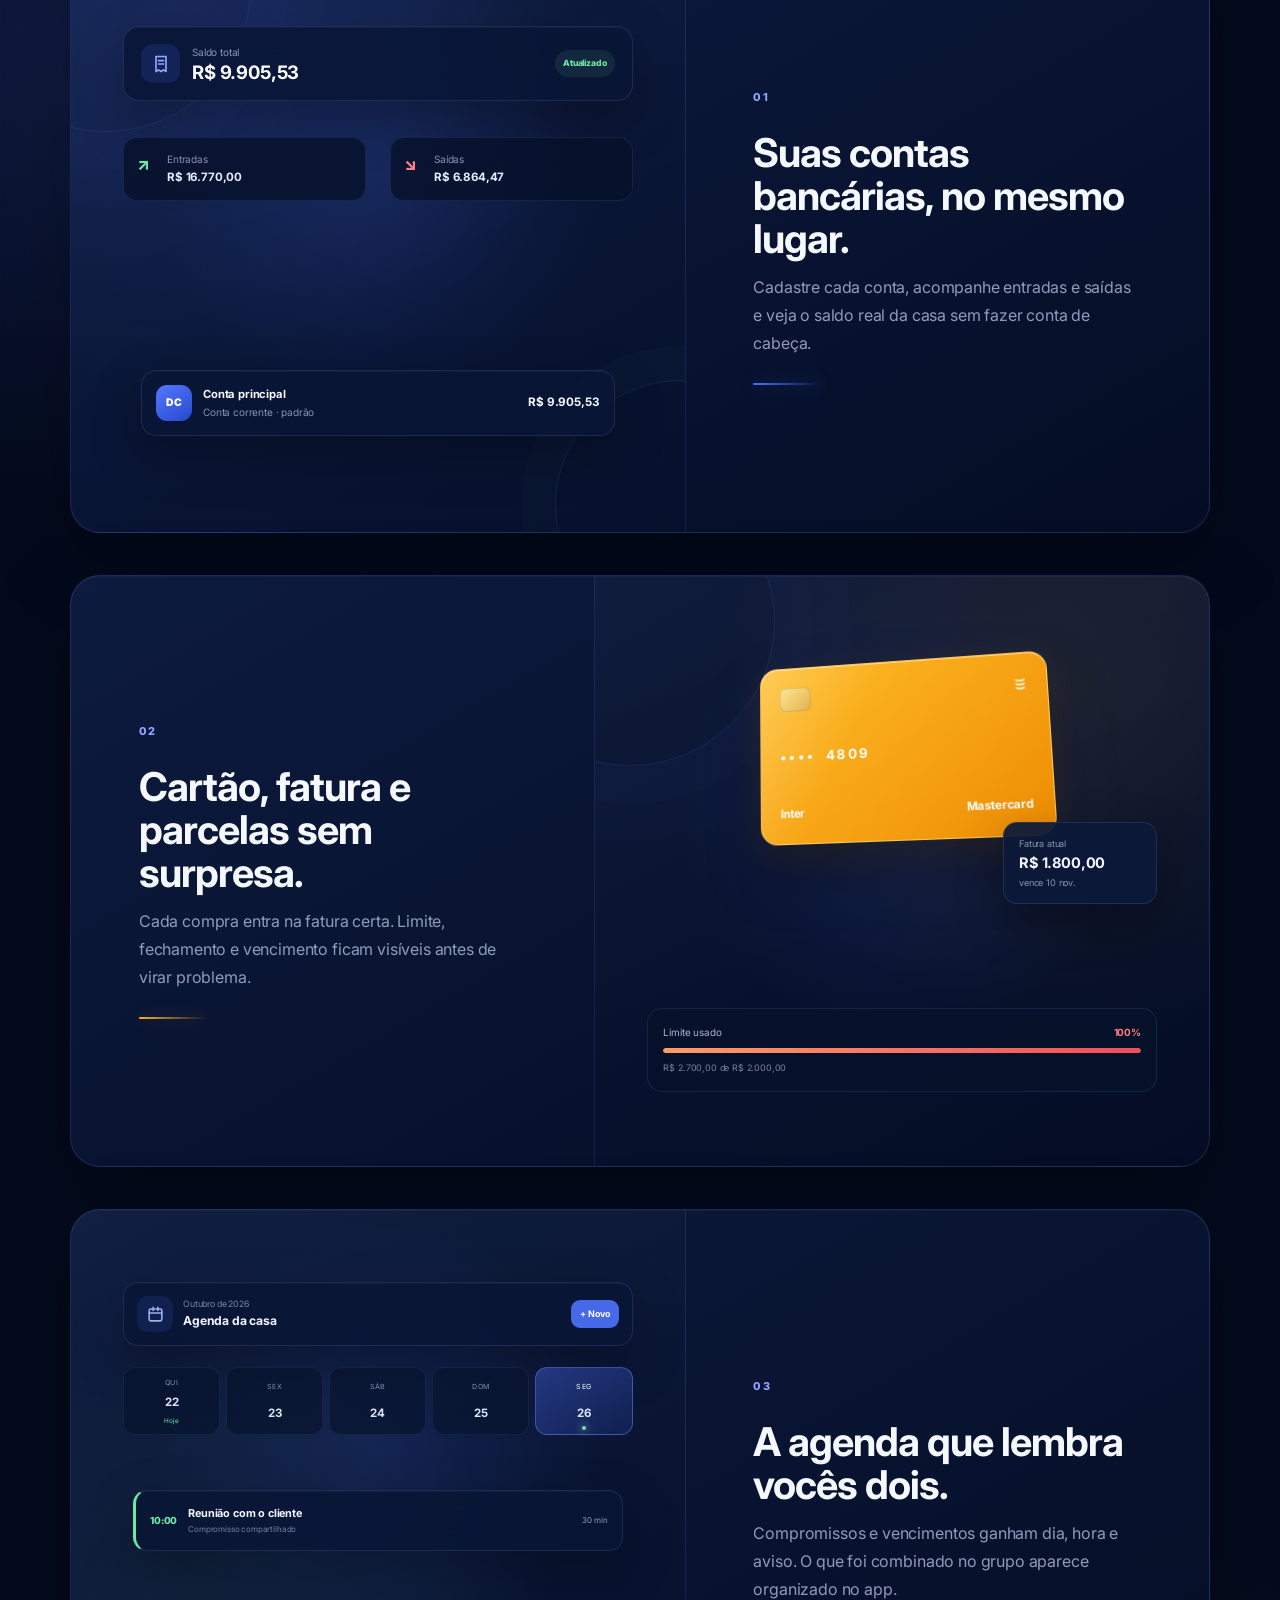
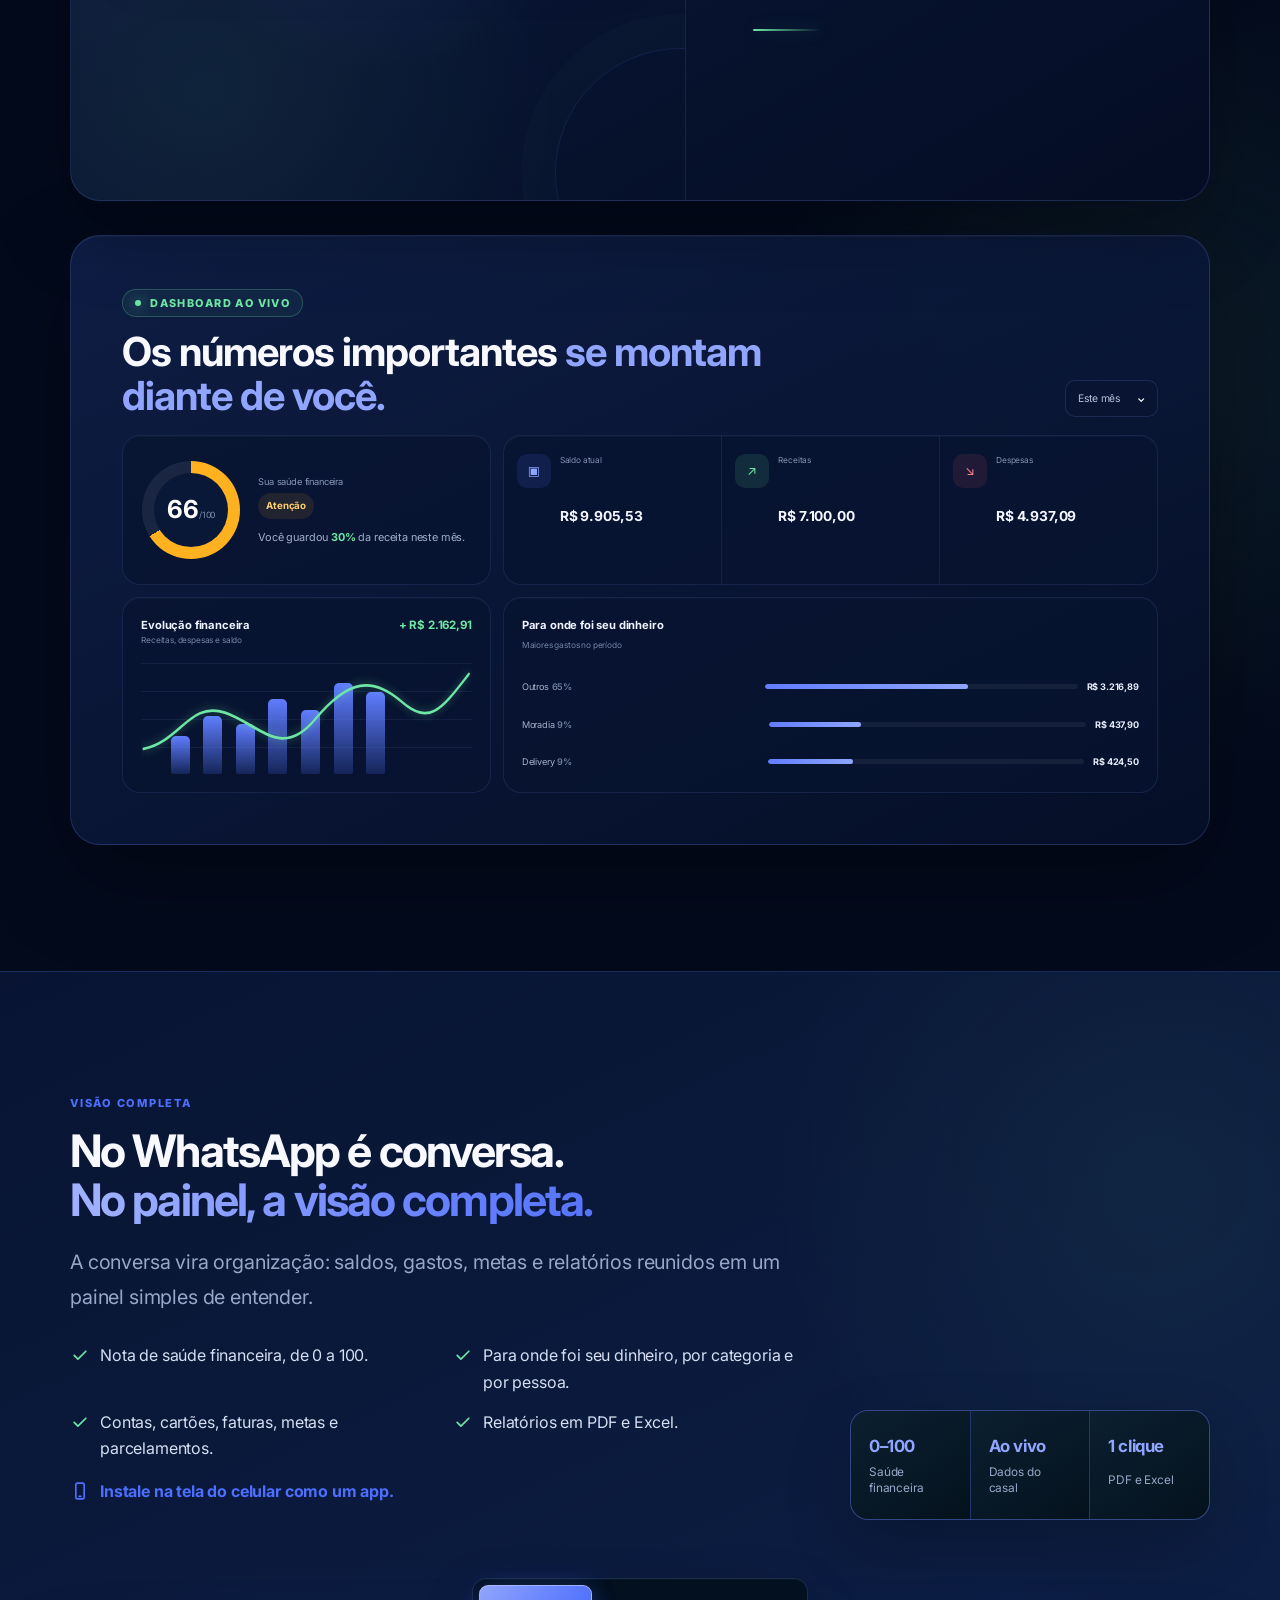
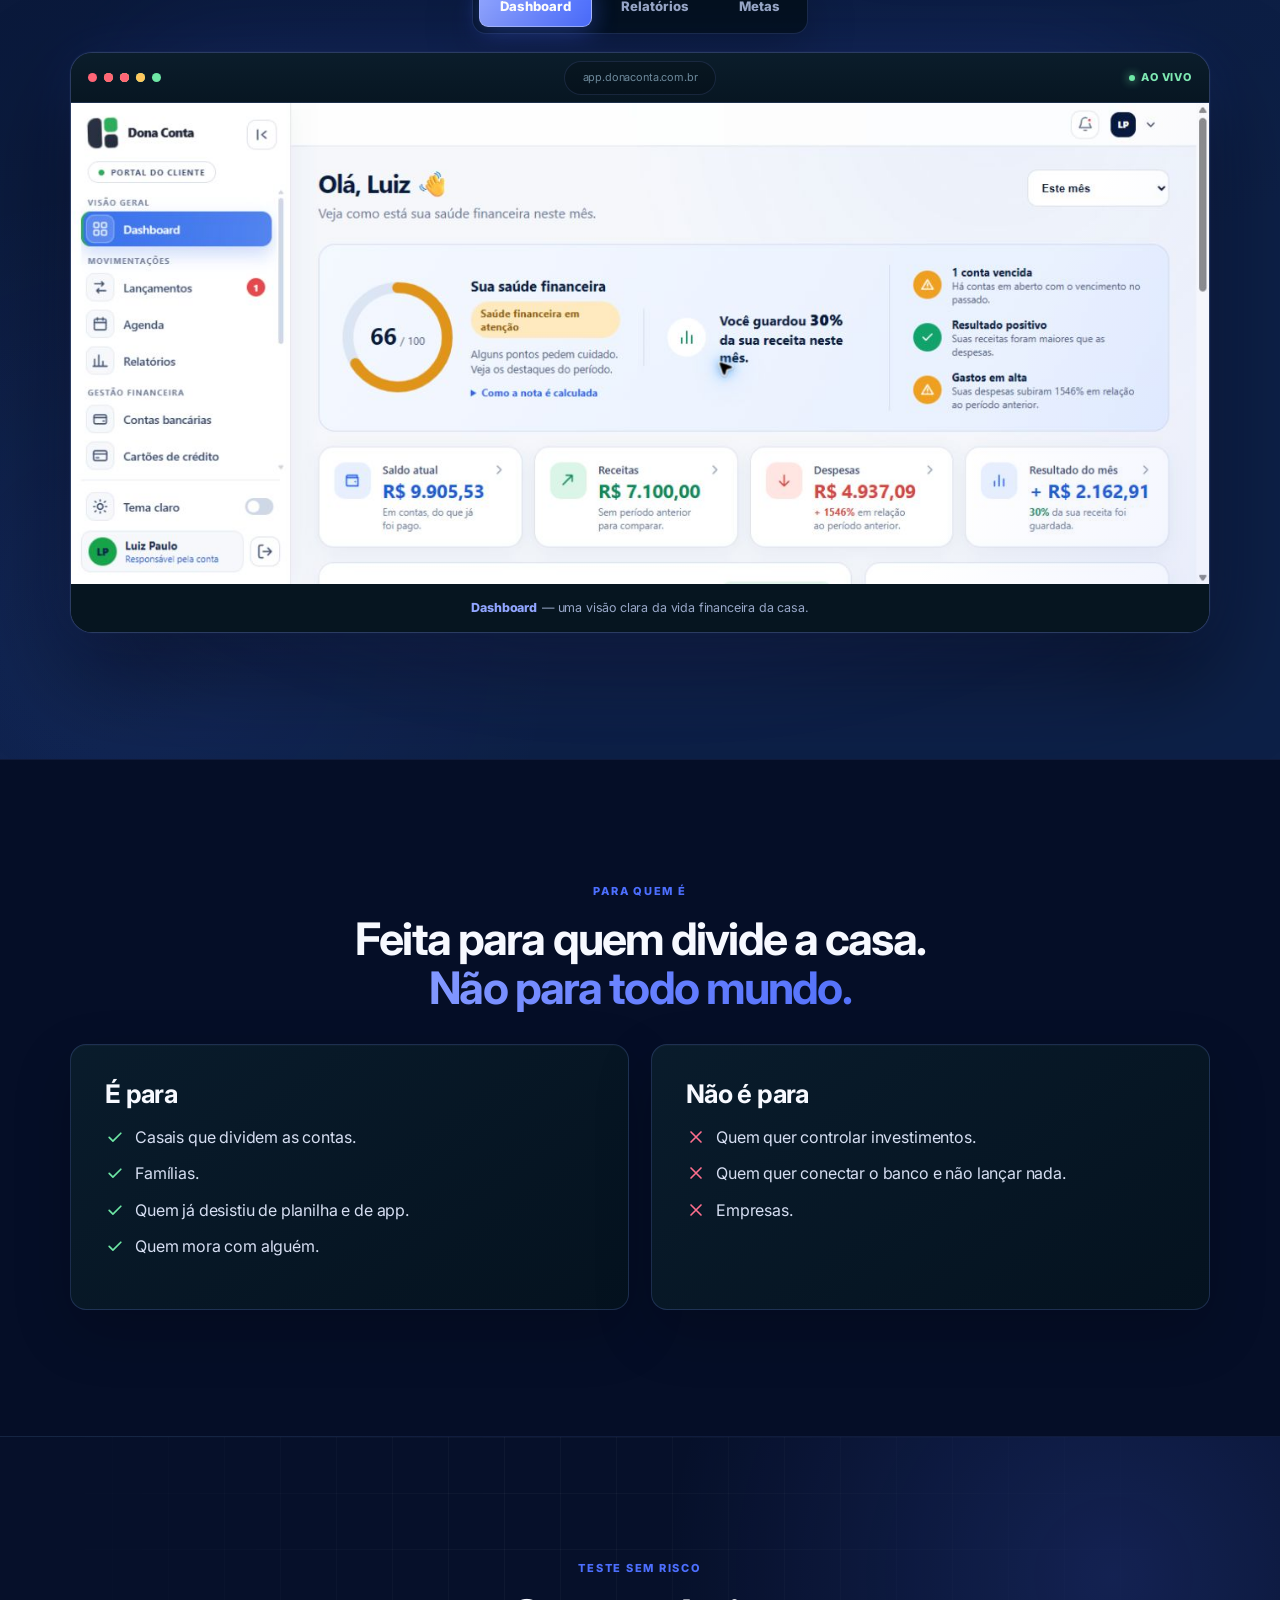
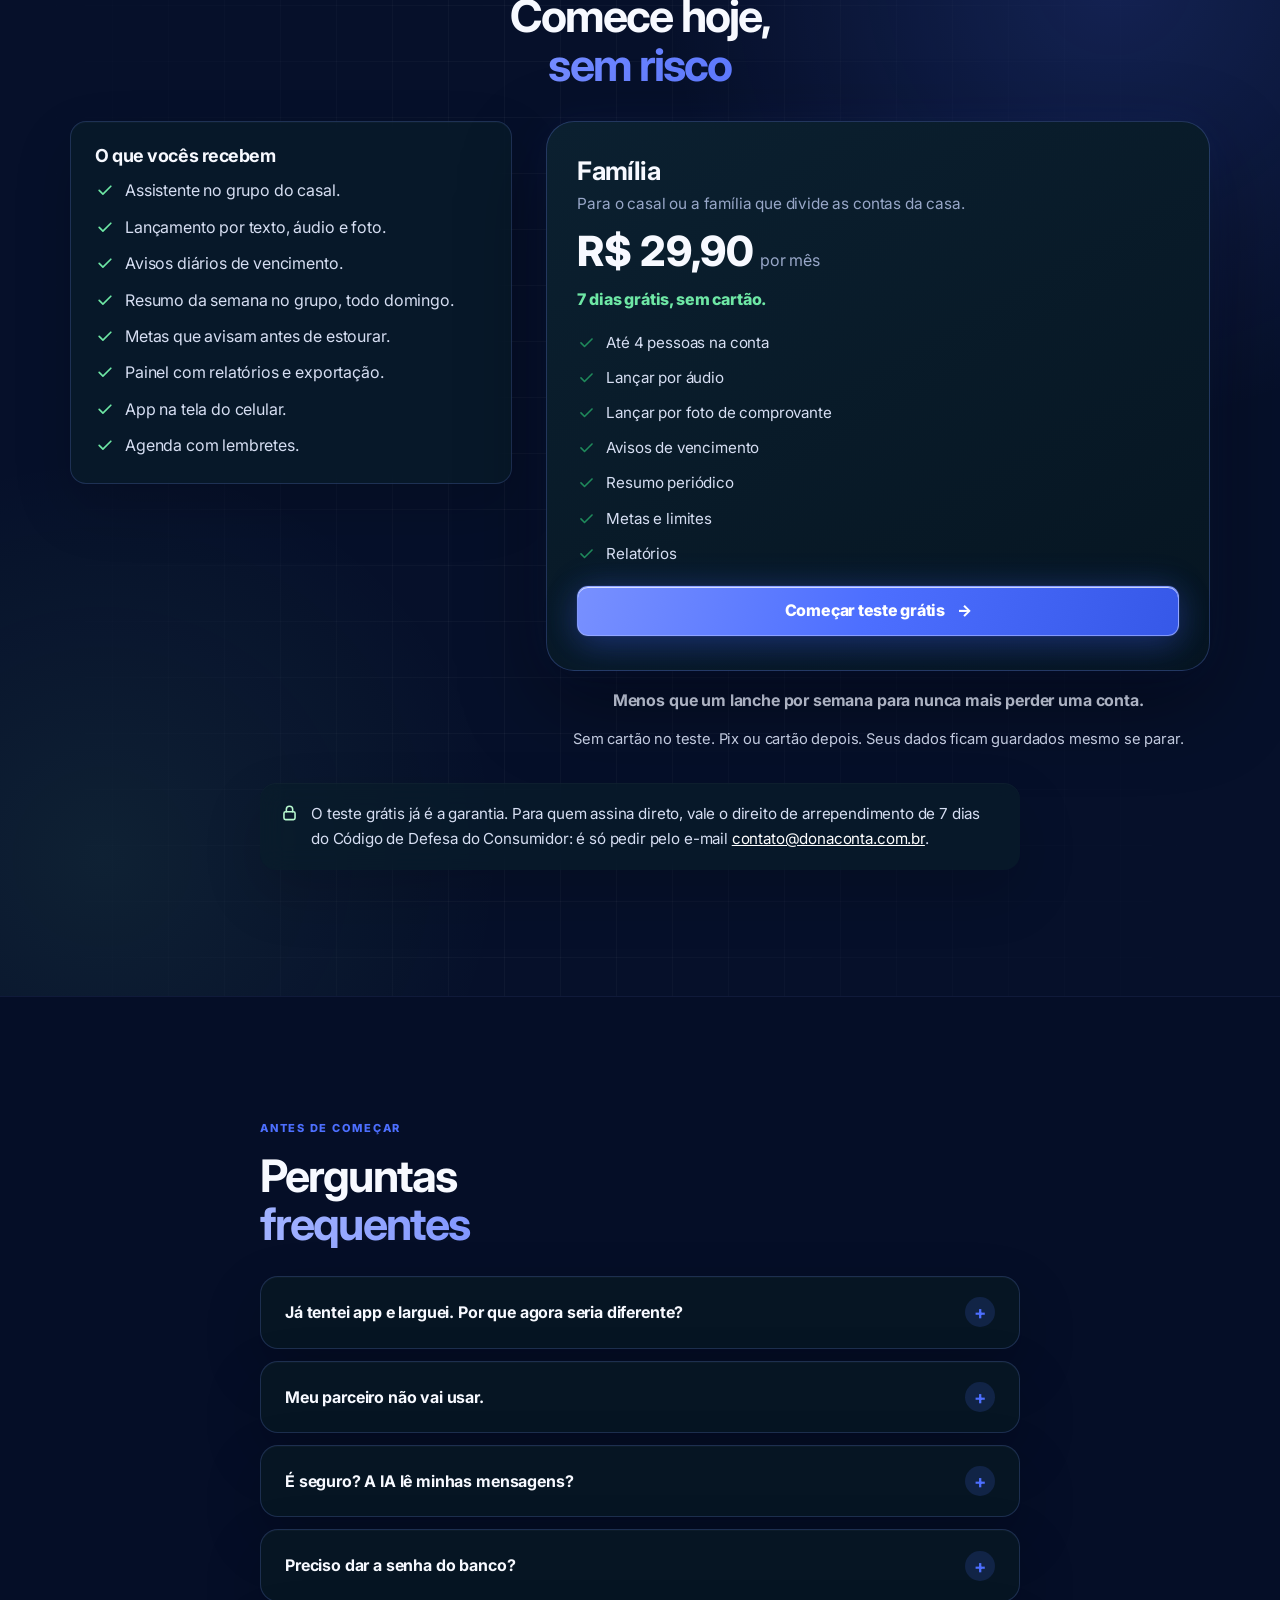
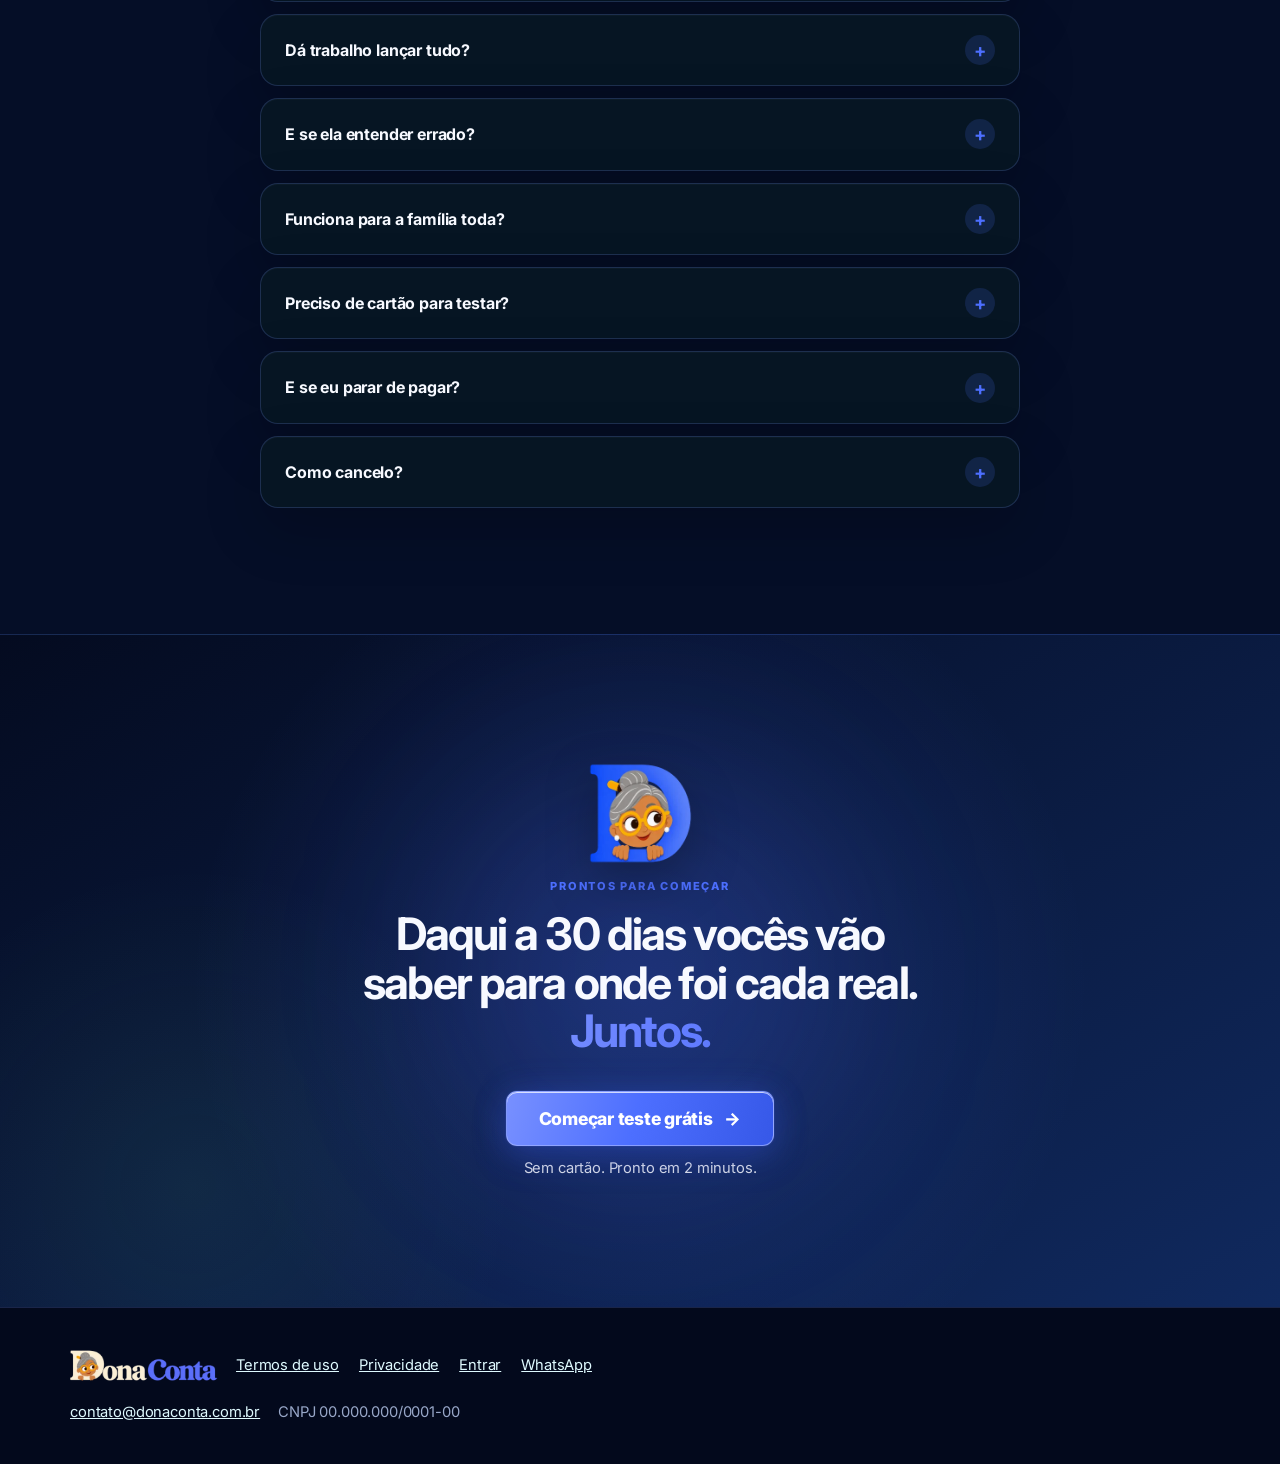
==== commit e463e199: "feat: página de vendas do White Label em /whitelabel/ Página da licença white label nos três atos do" ====
--- a/index.html
+++ b/index.html
@@ -34,7 +34,7 @@
   <link rel="stylesheet" href="css/estilo.css?v=20261026-2">
 
   <script src="config.js"></script>
-  <script src="js/pagina.js?v=20261022-9" defer></script>
+  <script src="js/pagina.js?v=20261026-1" defer></script>
 </head>
 <body>
   <!-- Ícones usados na página (desenho de linha, herdam a cor do texto) -->
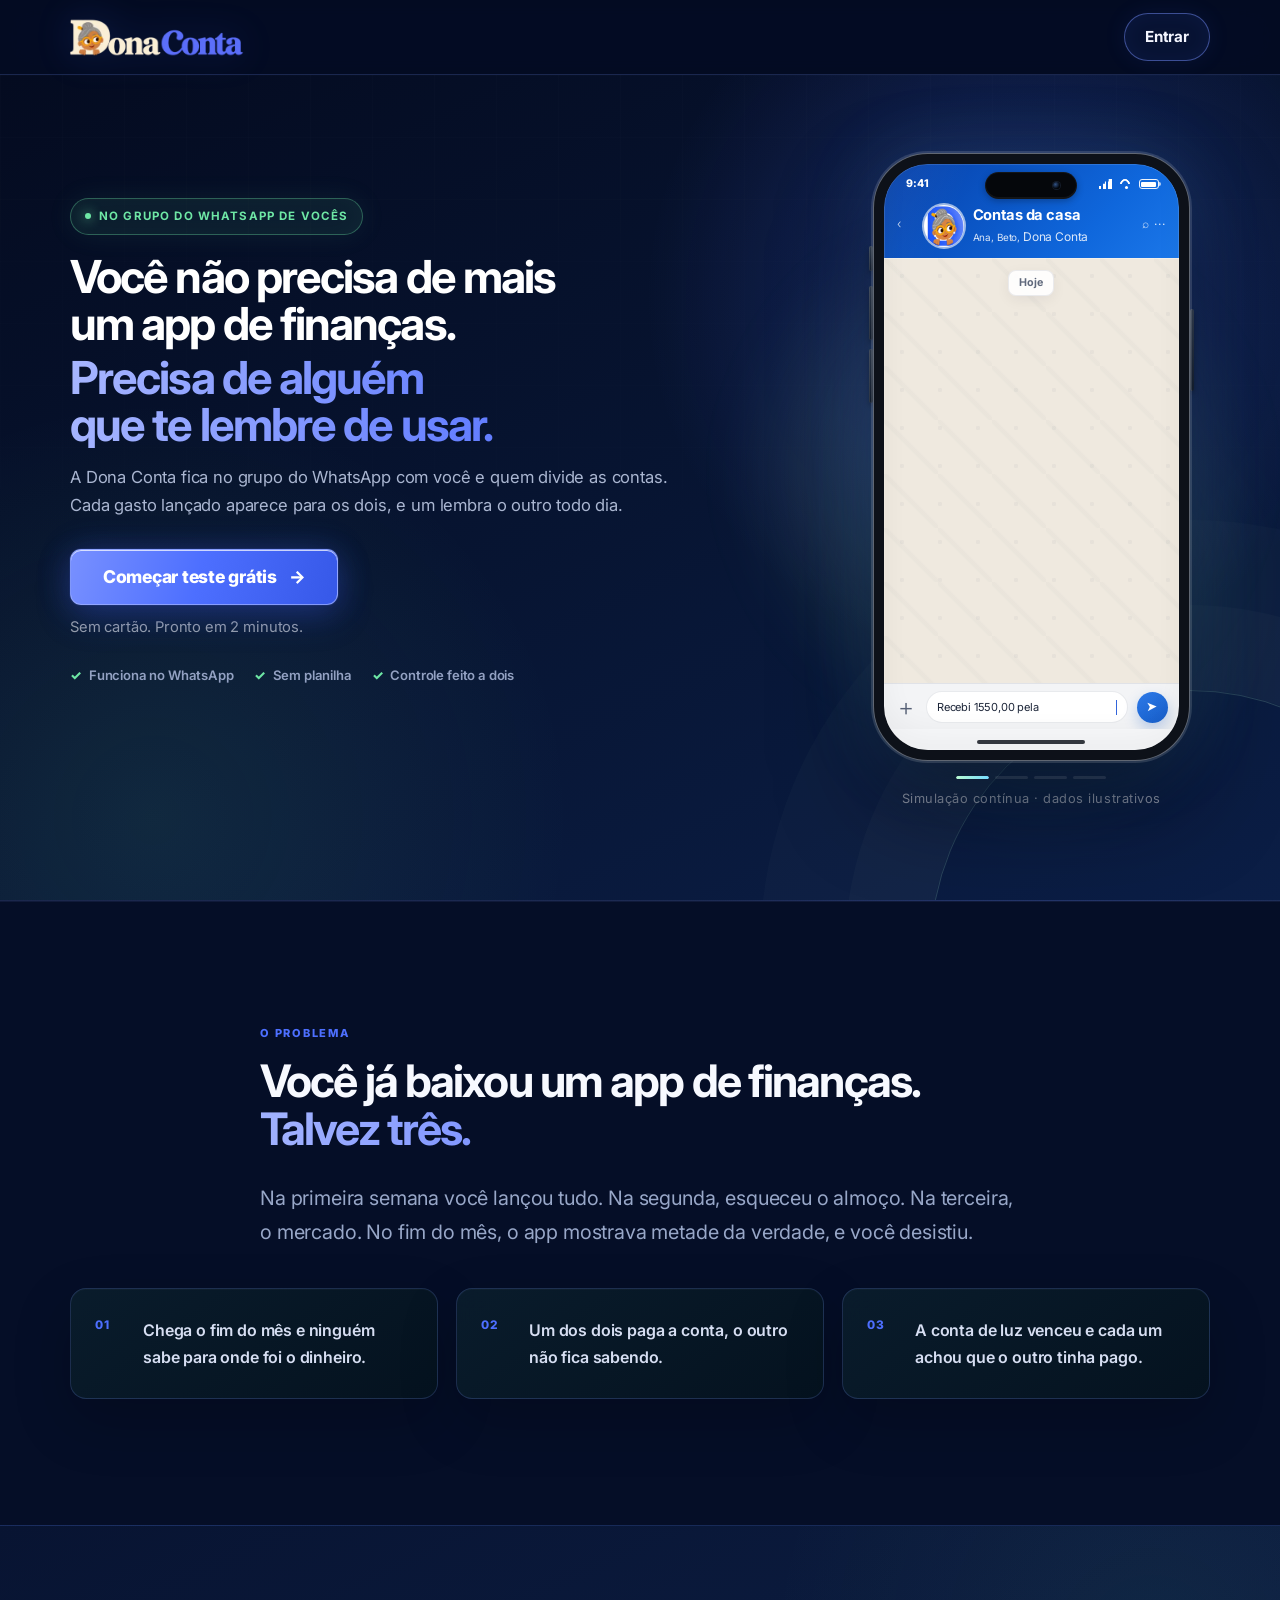
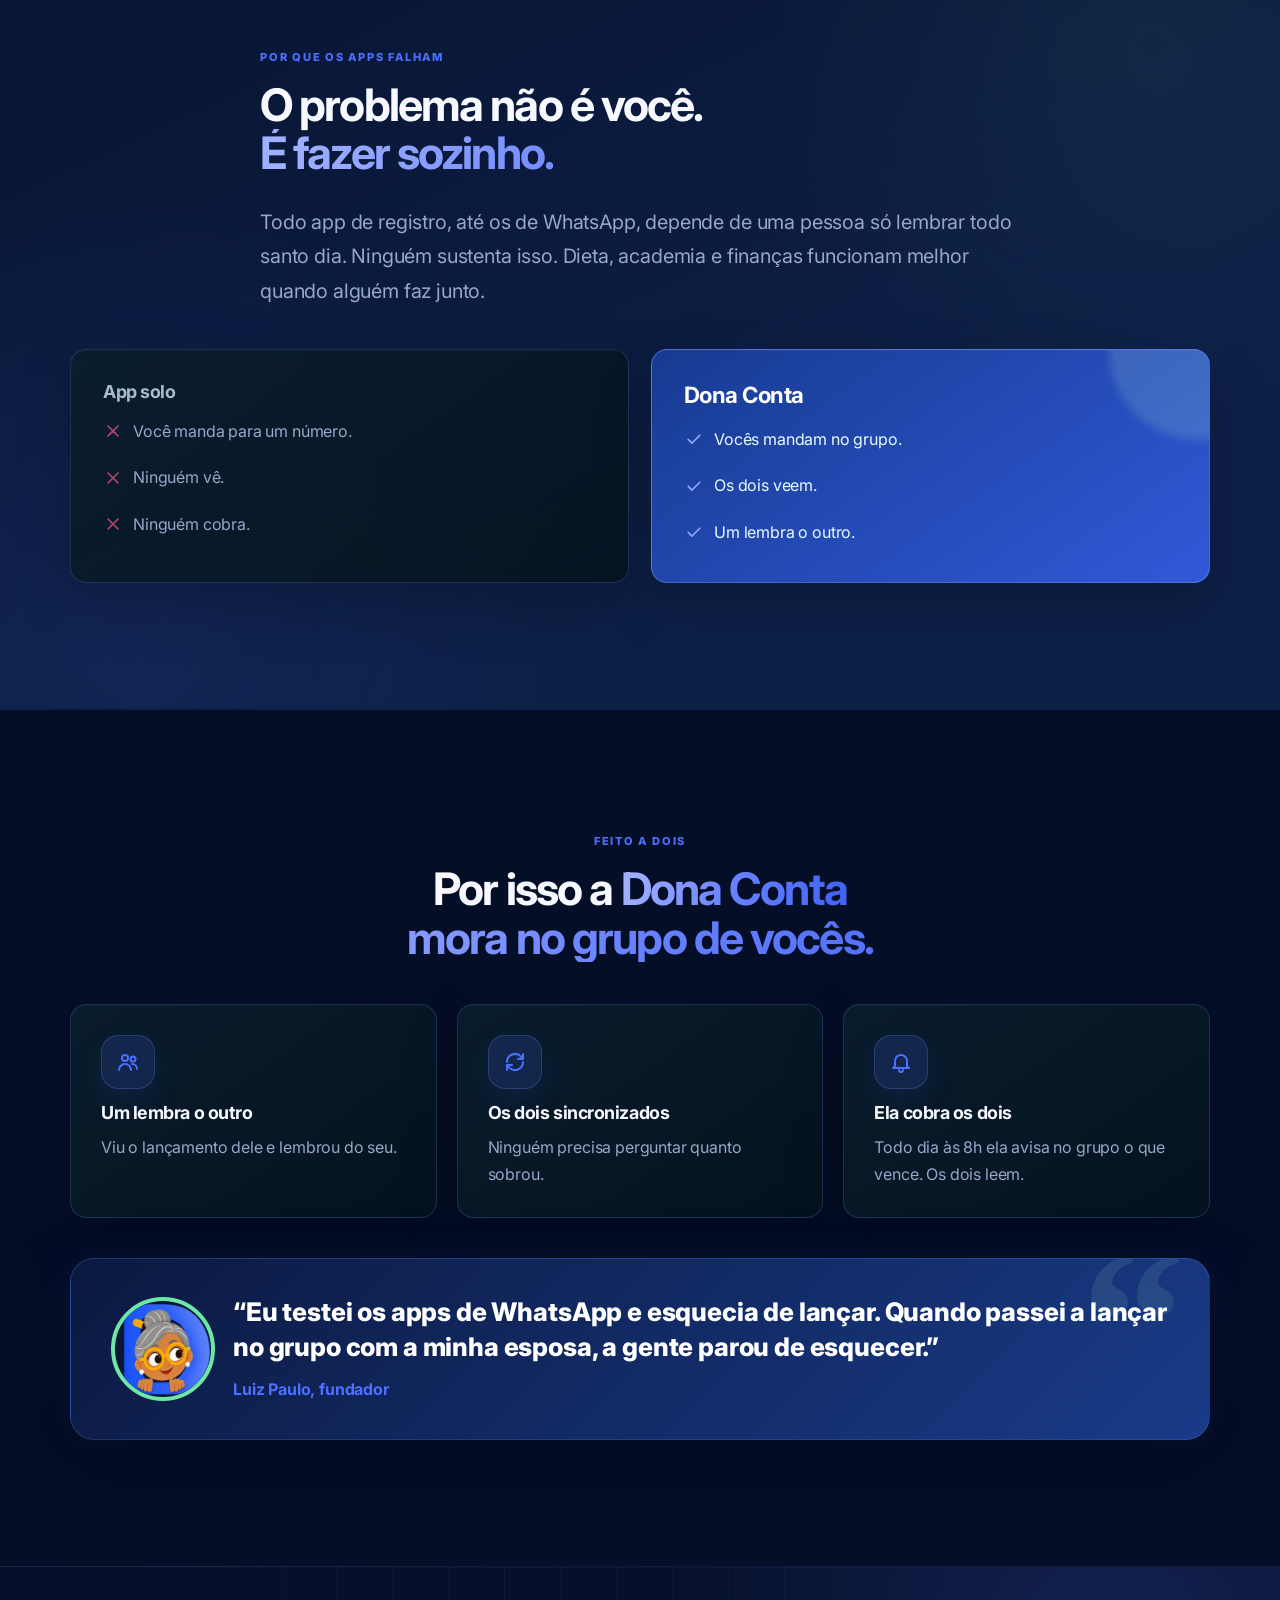
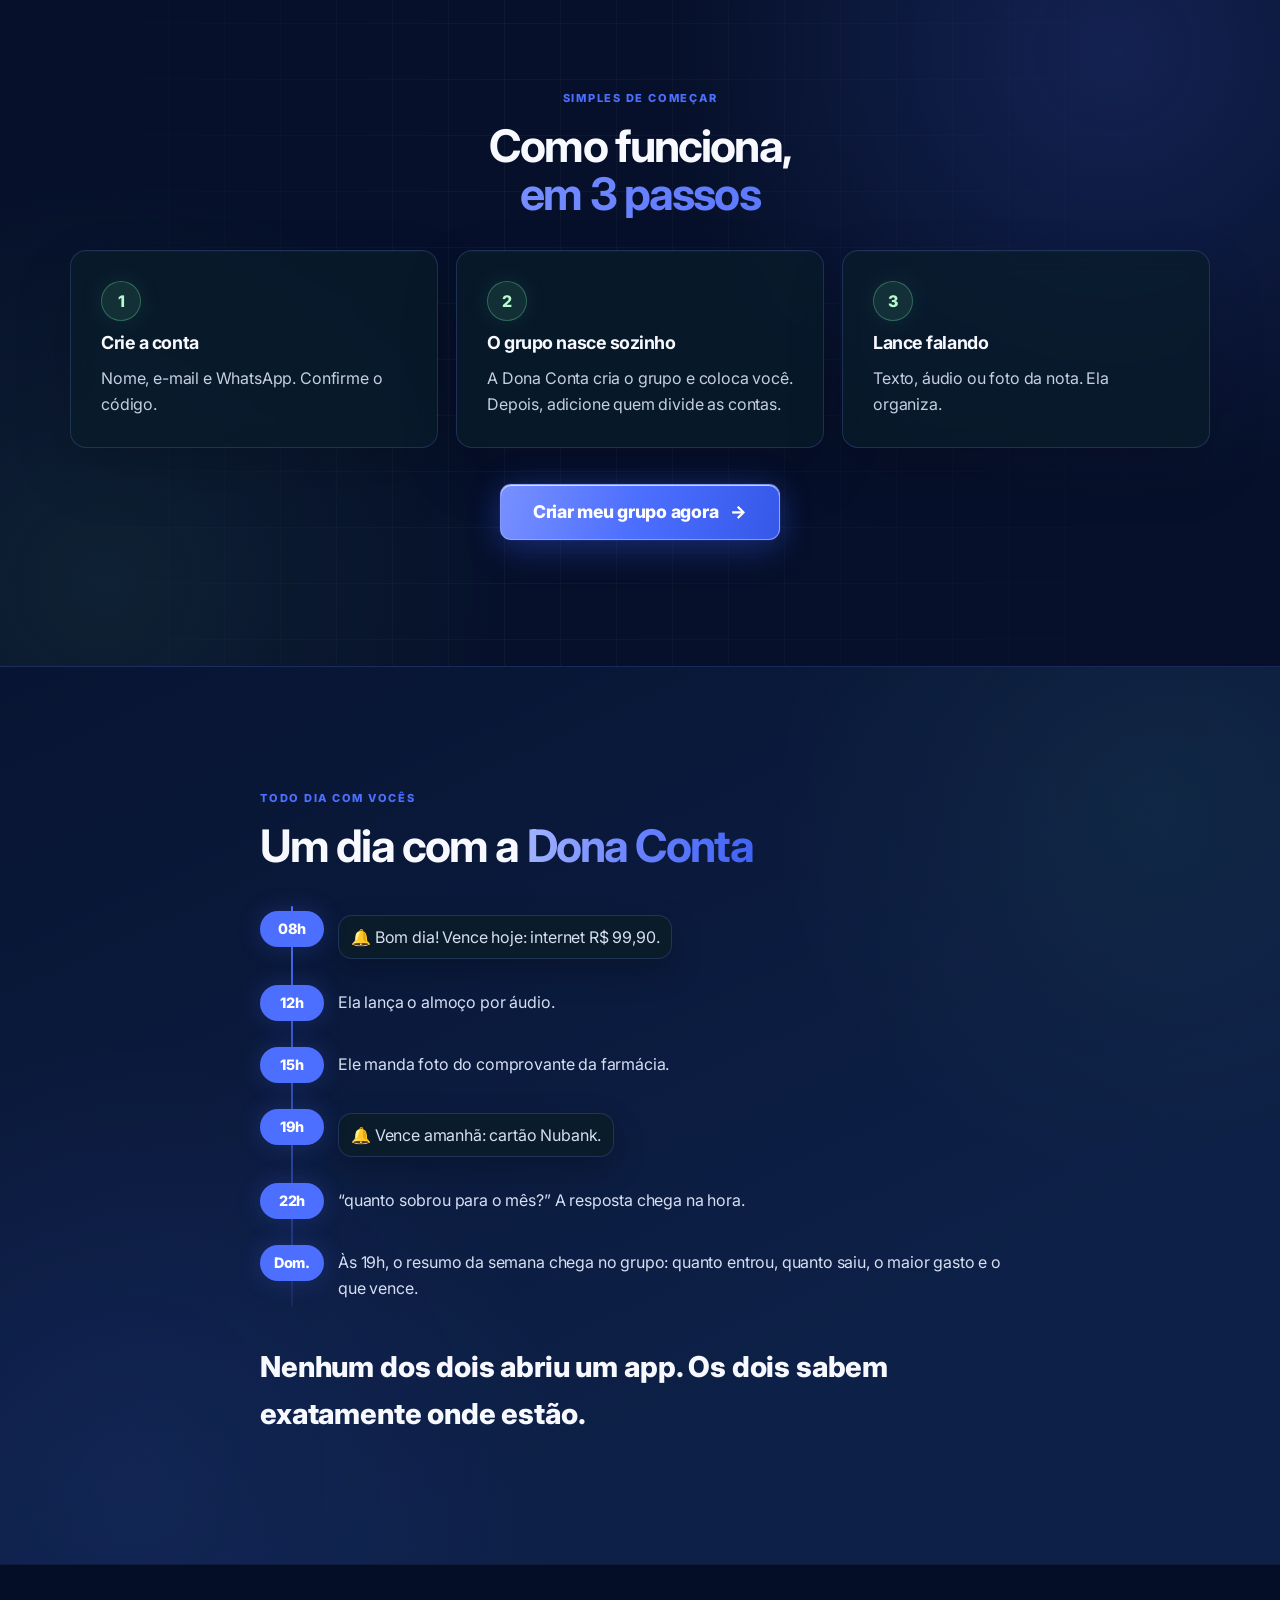
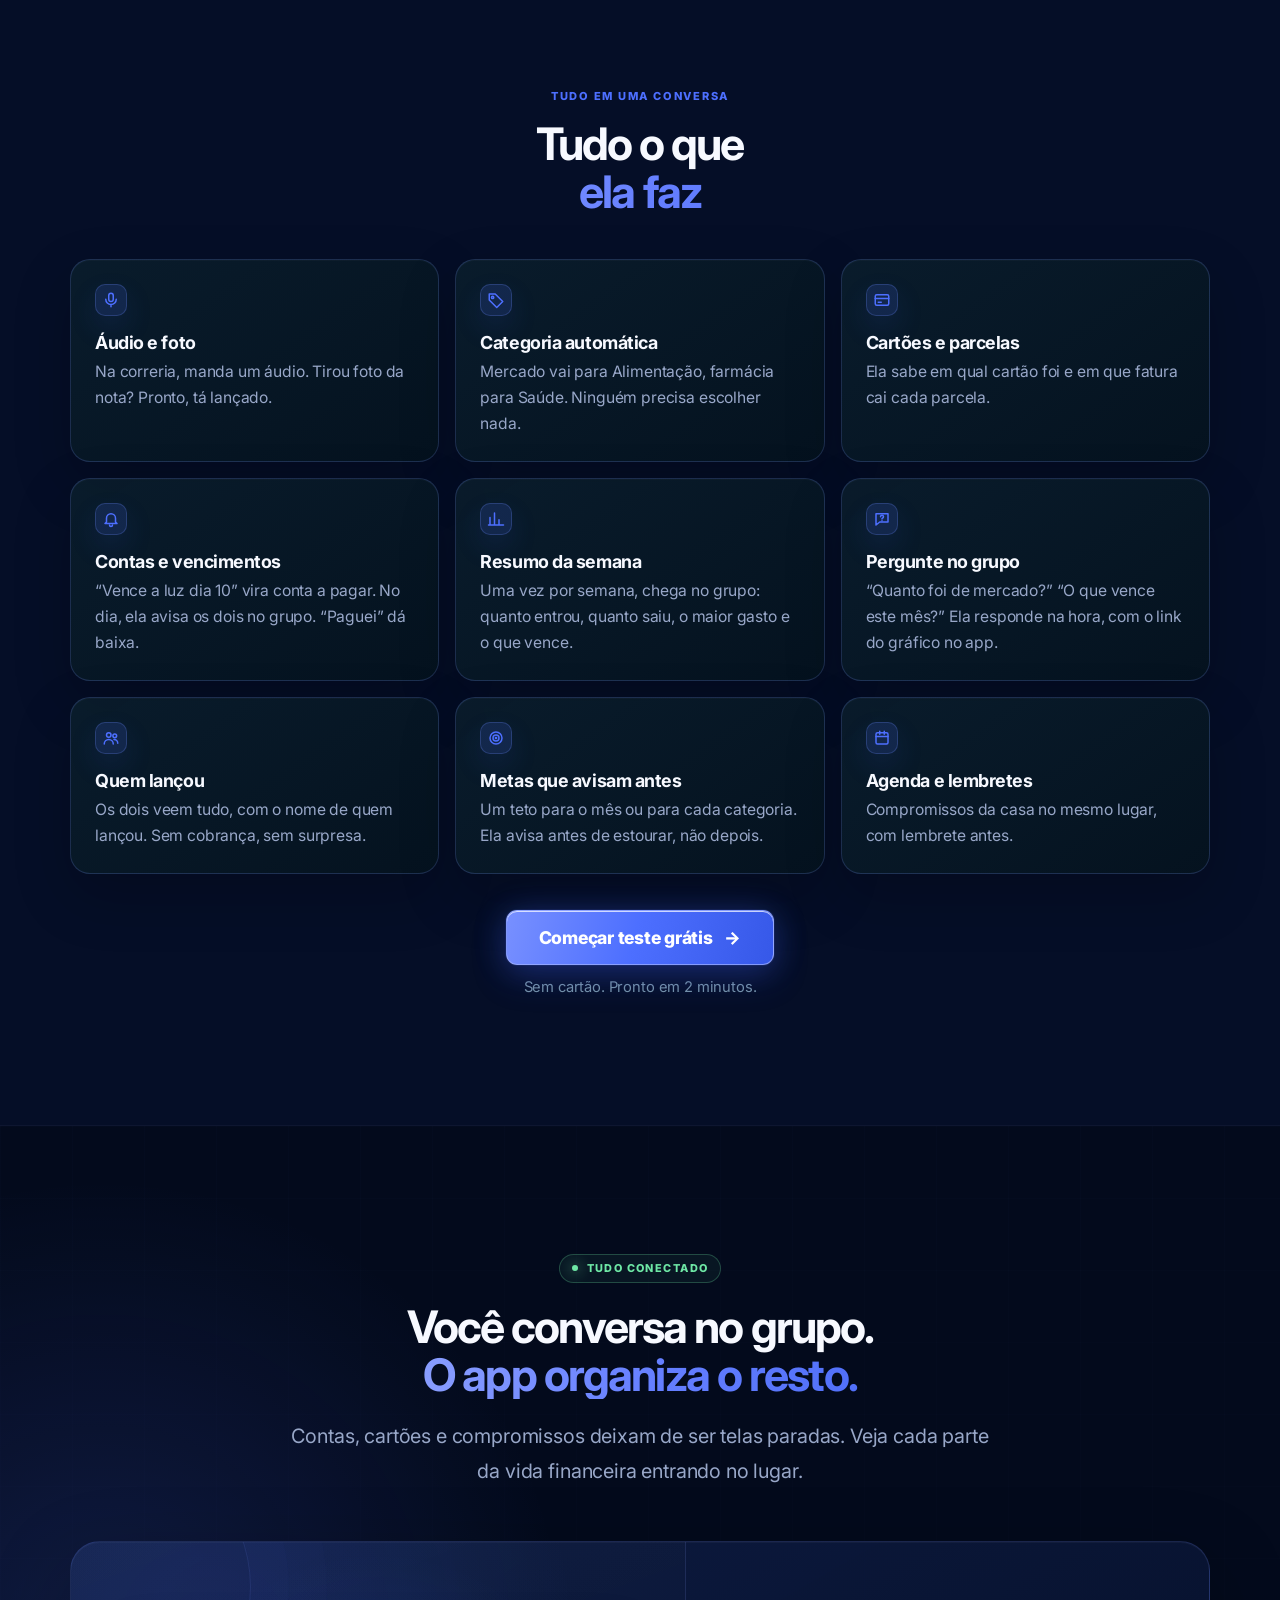
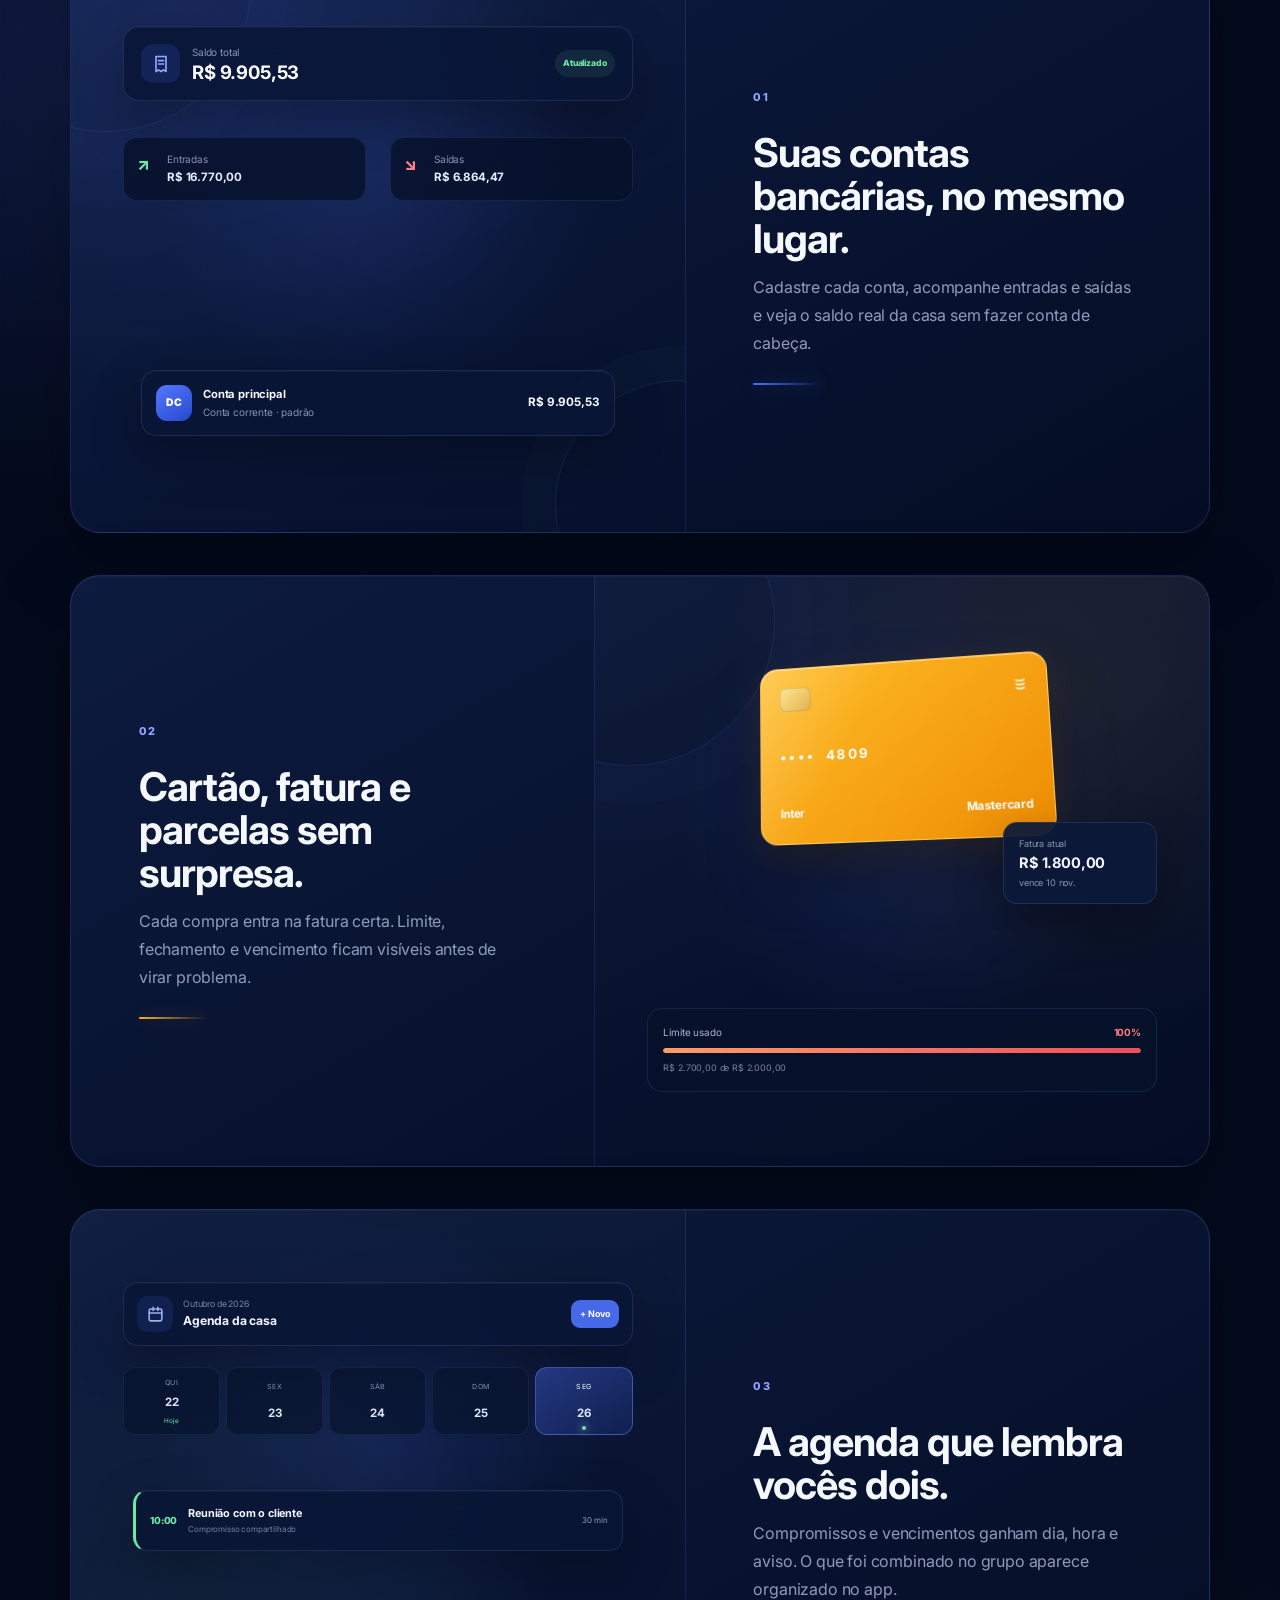
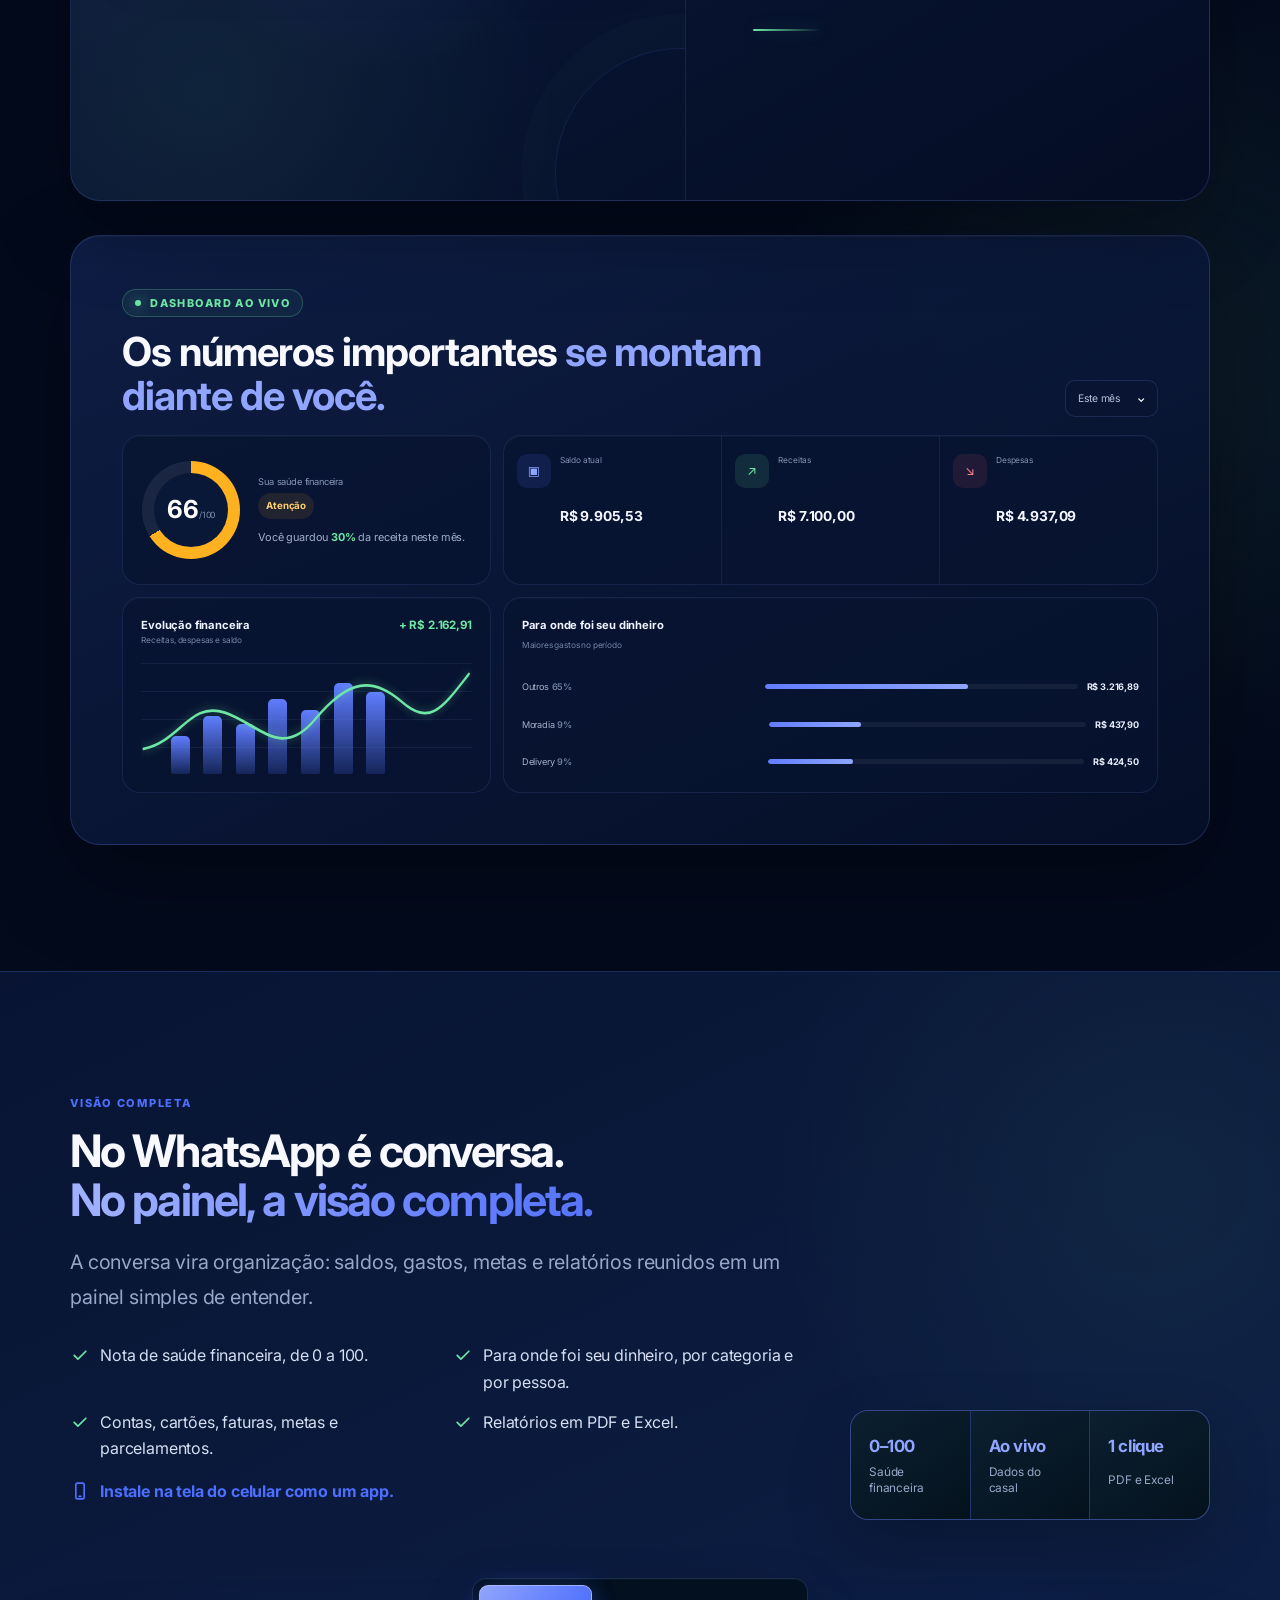
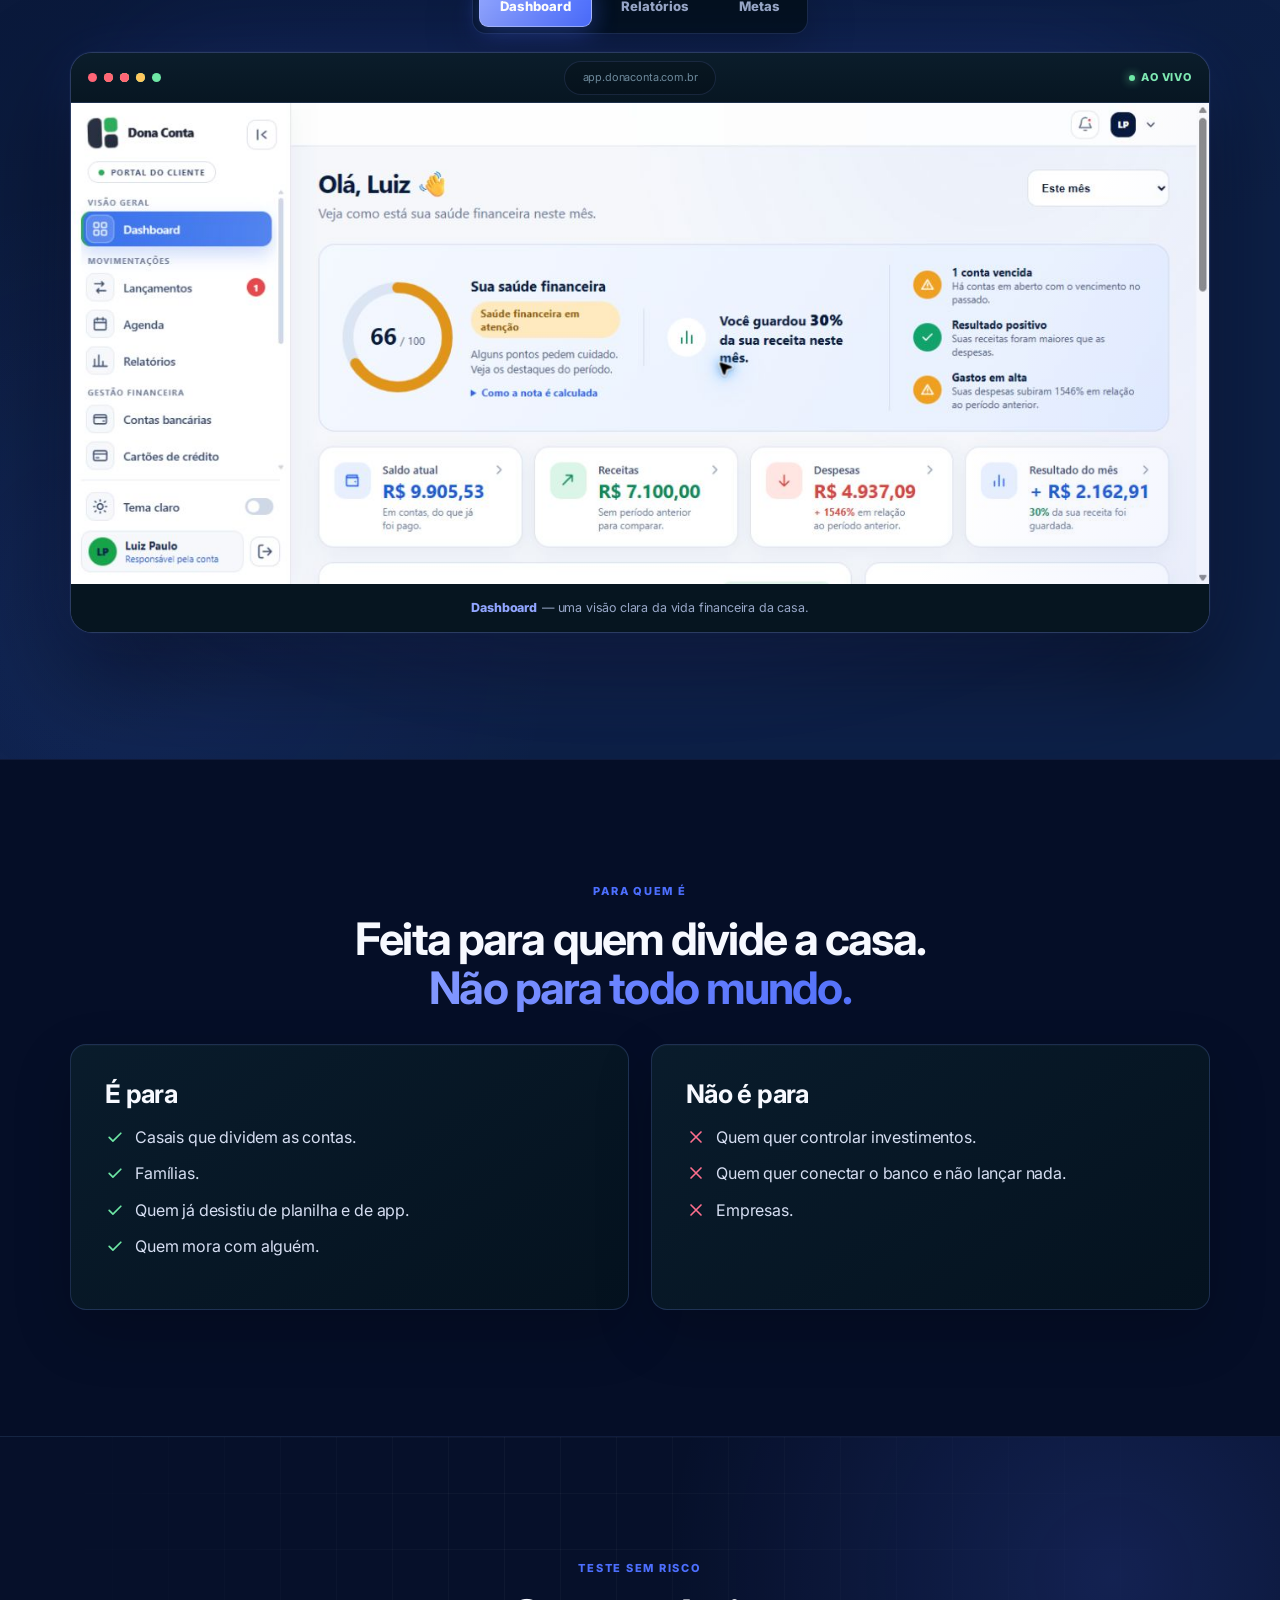
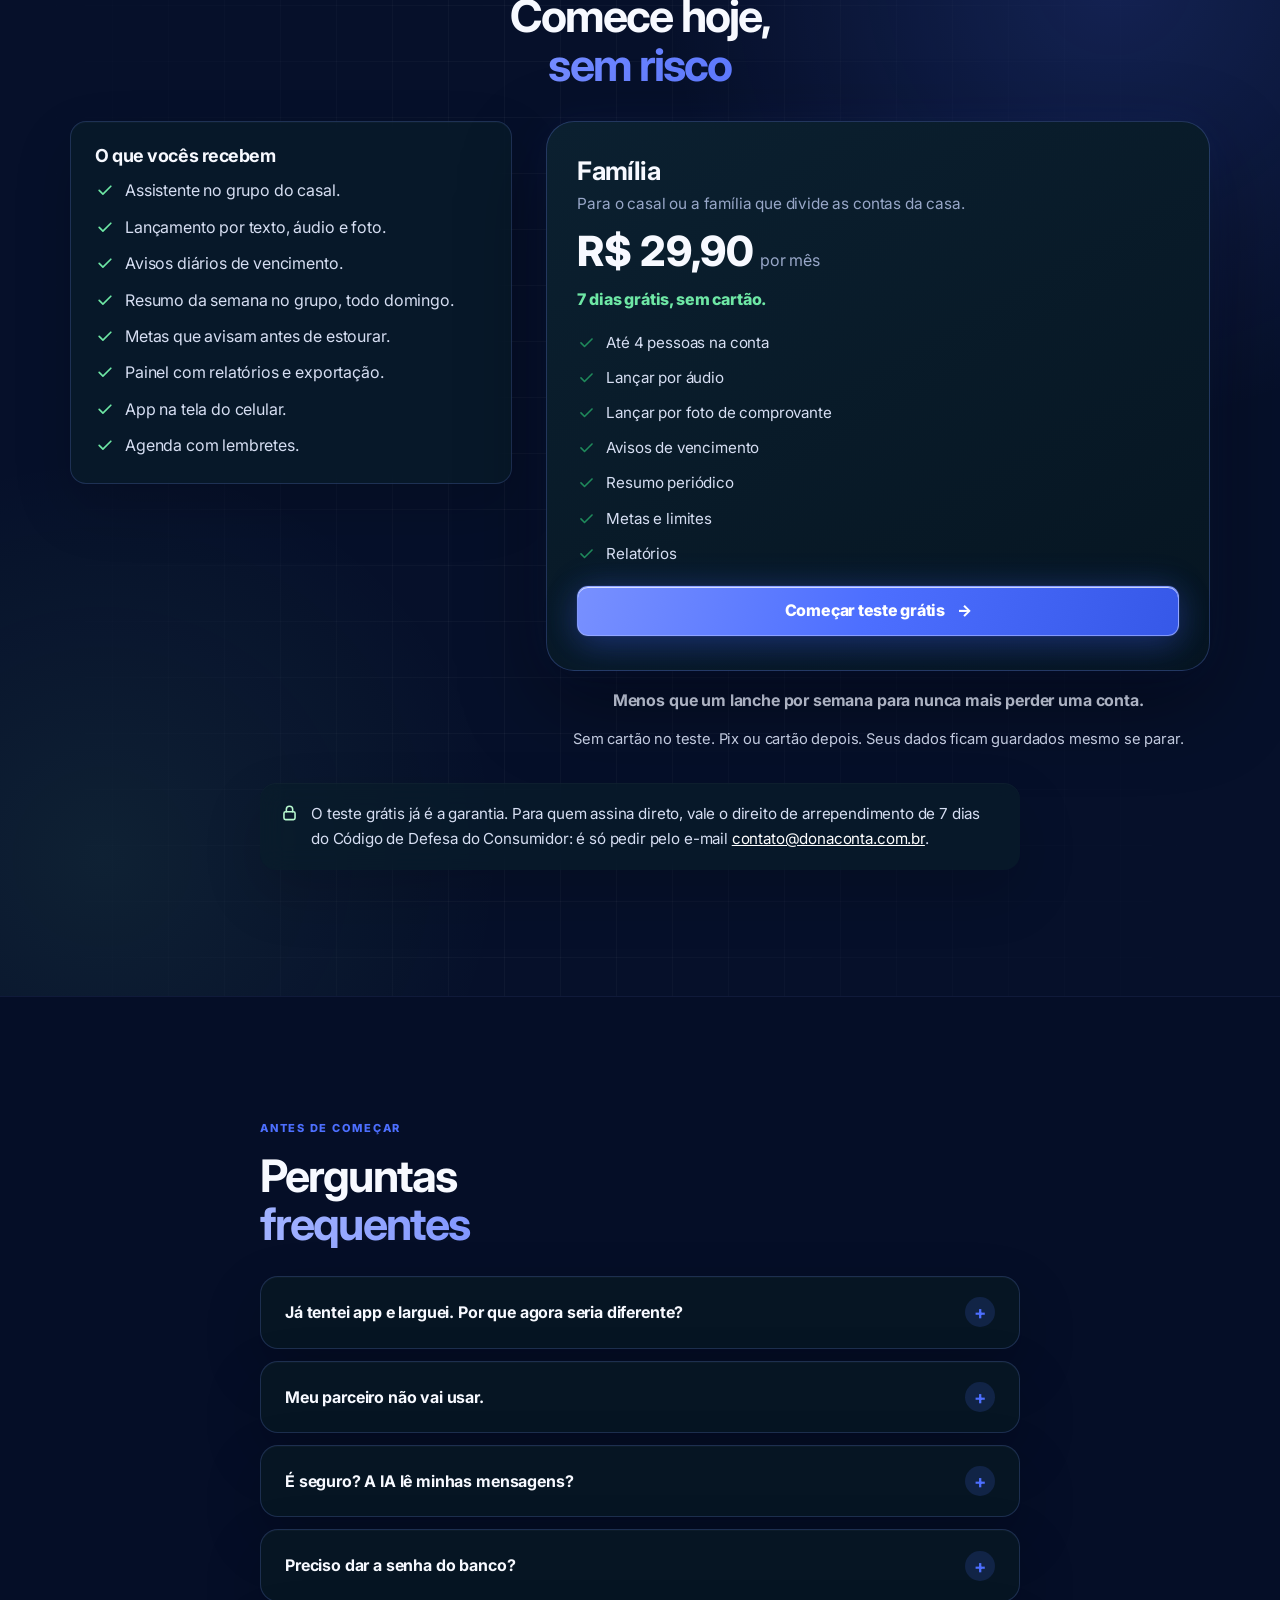
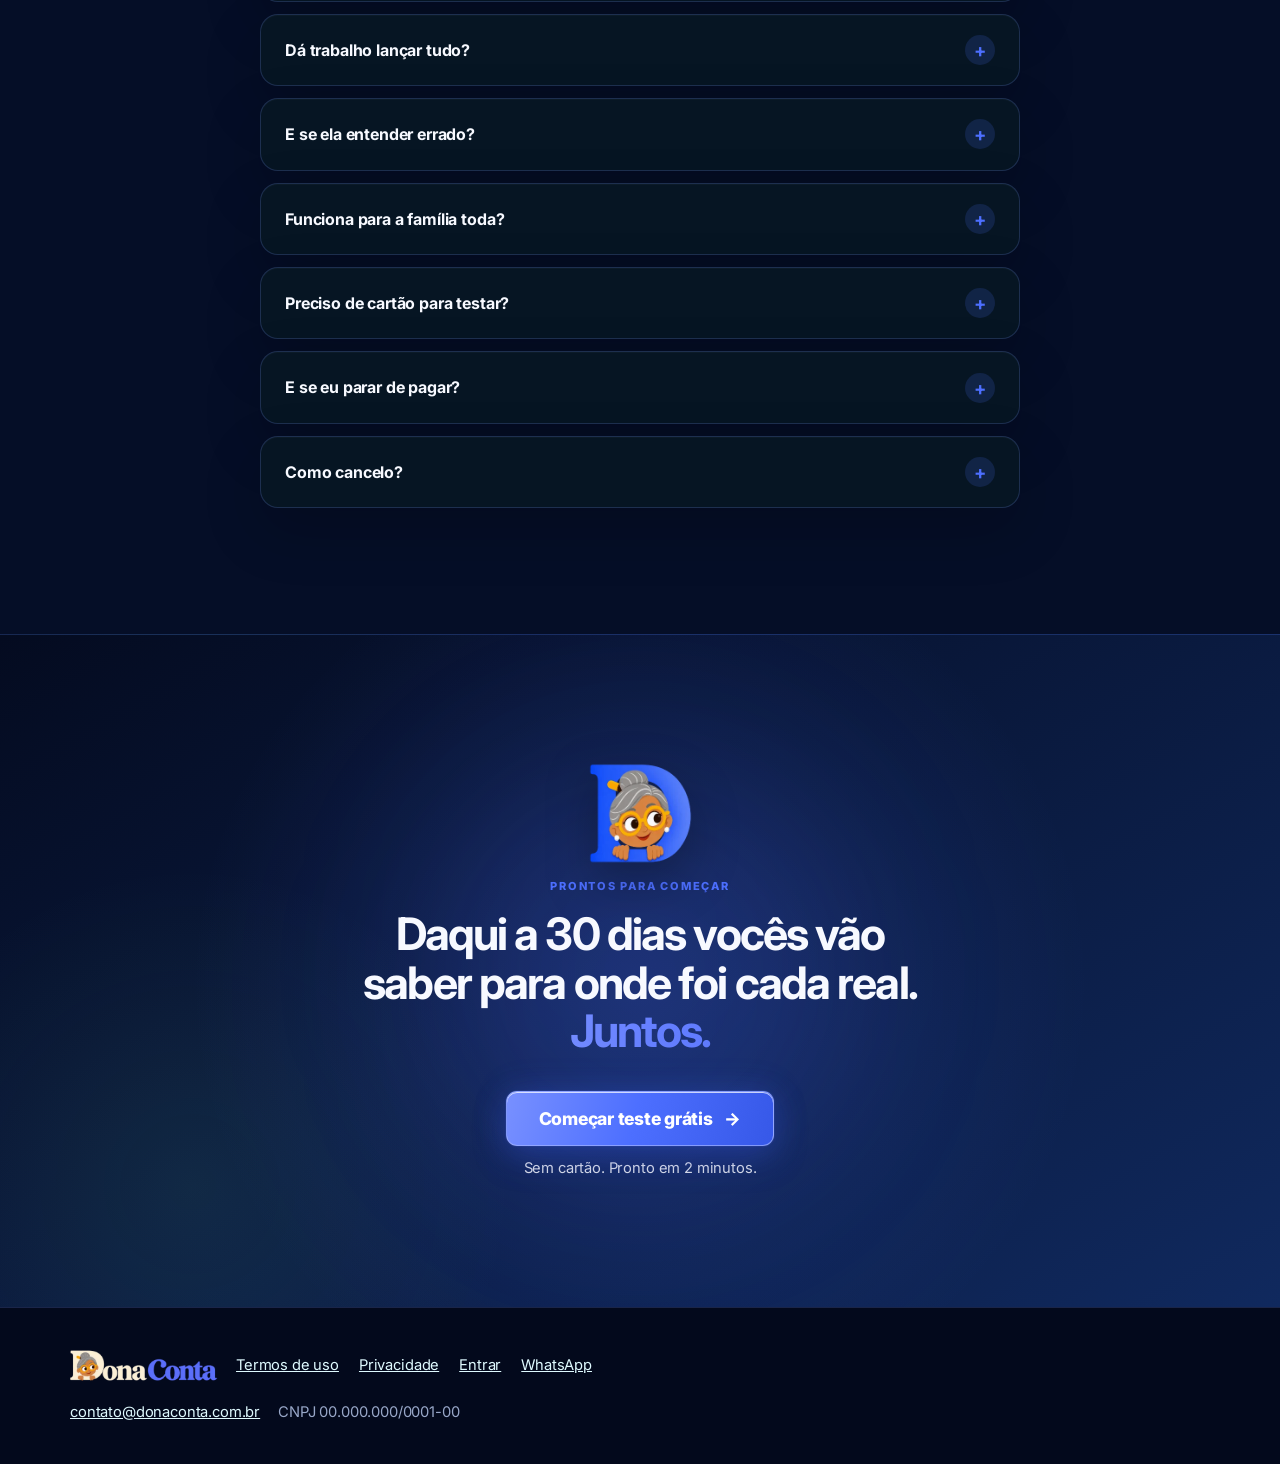
==== commit 58a314e9: "feat: oferta única, scroll nos chats e página /whitelabel-v2 - Oferta única: Código-fonte Liberado, " ====
--- a/index.html
+++ b/index.html
@@ -31,10 +31,10 @@
   <link rel="preconnect" href="https://fonts.googleapis.com">
   <link rel="preconnect" href="https://fonts.gstatic.com" crossorigin>
   <link rel="stylesheet" href="https://fonts.googleapis.com/css2?family=Fraunces:opsz,wght@72,800&family=Inter:wght@400;500;600;700;800&display=swap">
-  <link rel="stylesheet" href="css/estilo.css?v=20261026-2">
+  <link rel="stylesheet" href="css/estilo.css?v=20261102-1">
 
   <script src="config.js"></script>
-  <script src="js/pagina.js?v=20261026-1" defer></script>
+  <script src="js/pagina.js?v=20261102-1" defer></script>
 </head>
 <body>
   <!-- Ícones usados na página (desenho de linha, herdam a cor do texto) -->
@@ -147,7 +147,7 @@
                     <time>10:11</time>
                   </article>
                   <div class="demo-sticker-wrap">
-                    <img class="demo-sticker" src="assets/figurinha-mais-uma-pra-conta.png" width="88" height="88" alt="">
+                    <img class="demo-sticker" src="assets/figurinha-mais-uma-pra-conta.webp" width="88" height="88" alt="">
                   </div>
                 </div>
 
@@ -310,7 +310,7 @@
           <img class="fundador__foto" src="assets/mascote.webp" width="120" height="120" alt="" data-fundador-foto>
           <blockquote>
             <p>“Eu testei os apps de WhatsApp e esquecia de lançar. Quando passei a lançar no grupo com a minha esposa, a gente parou de esquecer.”</p>
-            <footer data-fundador-nome>Guilherme, fundador</footer>
+            <footer data-fundador-nome>Luiz Paulo, fundador</footer>
           </blockquote>
         </figure>
         <!-- FIM EDITÁVEL -->
--- a/css/estilo.css
+++ b/css/estilo.css
@@ -576,6 +576,9 @@
 .pagina-pronta .bolha:nth-child(4) { animation-delay: 1.26s; }
 .revelar { opacity: 0; transform: translateY(34px); transition: opacity .7s ease var(--atraso, 0ms), transform .75s cubic-bezier(.2,.75,.2,1) var(--atraso, 0ms); }
 .revelar.revelado { opacity: 1; transform: none; }
+/* Fora da tela, as animações em loop esperam: voltam de onde pararam. */
+.em-pausa, .em-pausa::before, .em-pausa::after,
+.em-pausa *, .em-pausa *::before, .em-pausa *::after { animation-play-state: paused !important; }
 
 @keyframes mensagem-entra { from { opacity: 0; transform: translateY(12px) scale(.97); } to { opacity: 1; transform: none; } }
 @keyframes celular-flutua { 0%, 100% { translate: 0 0; } 50% { translate: 0 -9px; } }
@@ -2192,14 +2195,16 @@
   flex-direction: column;
   align-items: flex-start;
   gap: 7px;
-  overflow: hidden auto;
-  overscroll-behavior: contain;
+  /* Só o script rola a conversa: o scroll de quem lê passa direto para a página. */
+  overflow: hidden;
   scrollbar-width: none;
   opacity: 1;
   transition: opacity .34s ease, transform .34s ease;
 }
 
 .demo-controlada .demo-feed::-webkit-scrollbar { display: none; }
+/* A digitação mexe aqui letra a letra; o resto da página não precisa recalcular. */
+.demo-compositor { contain: layout style; }
 .demo-controlada .demo-feed.is-reiniciando { opacity: 0; transform: translateY(-10px); }
 
 .demo-controlada .demo-feed__item {
